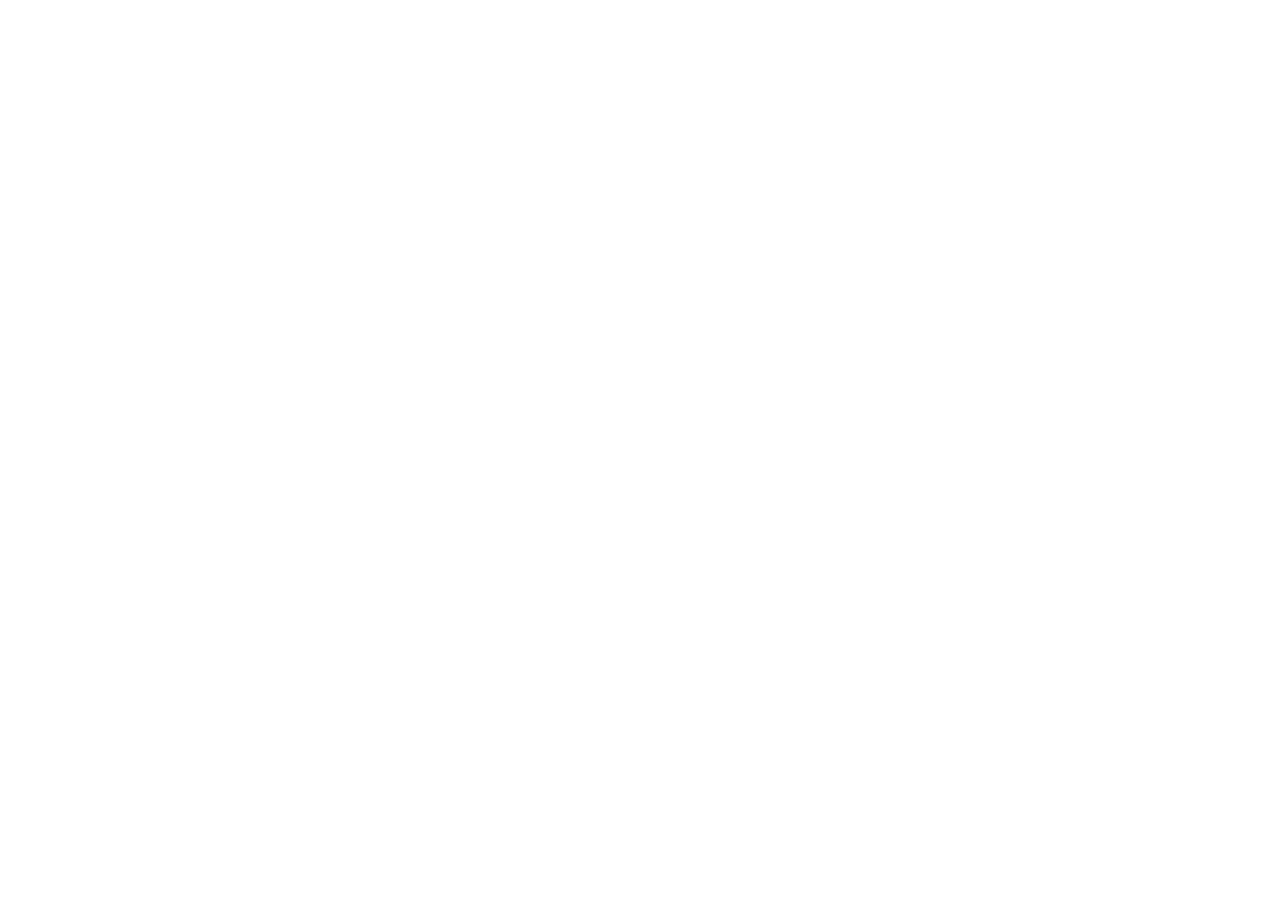
==== index.html @ 0c65feb7 "Initial commit from vly.ai" ====
<!doctype html>
<html lang="en">

<head>
  <meta charset="UTF-8" />
  <link rel="icon" type="image/svg+xml" href="/logo.svg" />
  <link rel="manifest" href="/manifest.webmanifest" />
  <meta name="viewport" content="width=device-width, initial-scale=1.0" />
  <title>Regu Rajawali</title>
</head>


<body>
  <div id="root"></div>
  <script type="module" src="/src/main.tsx"></script>
</body>

</html>
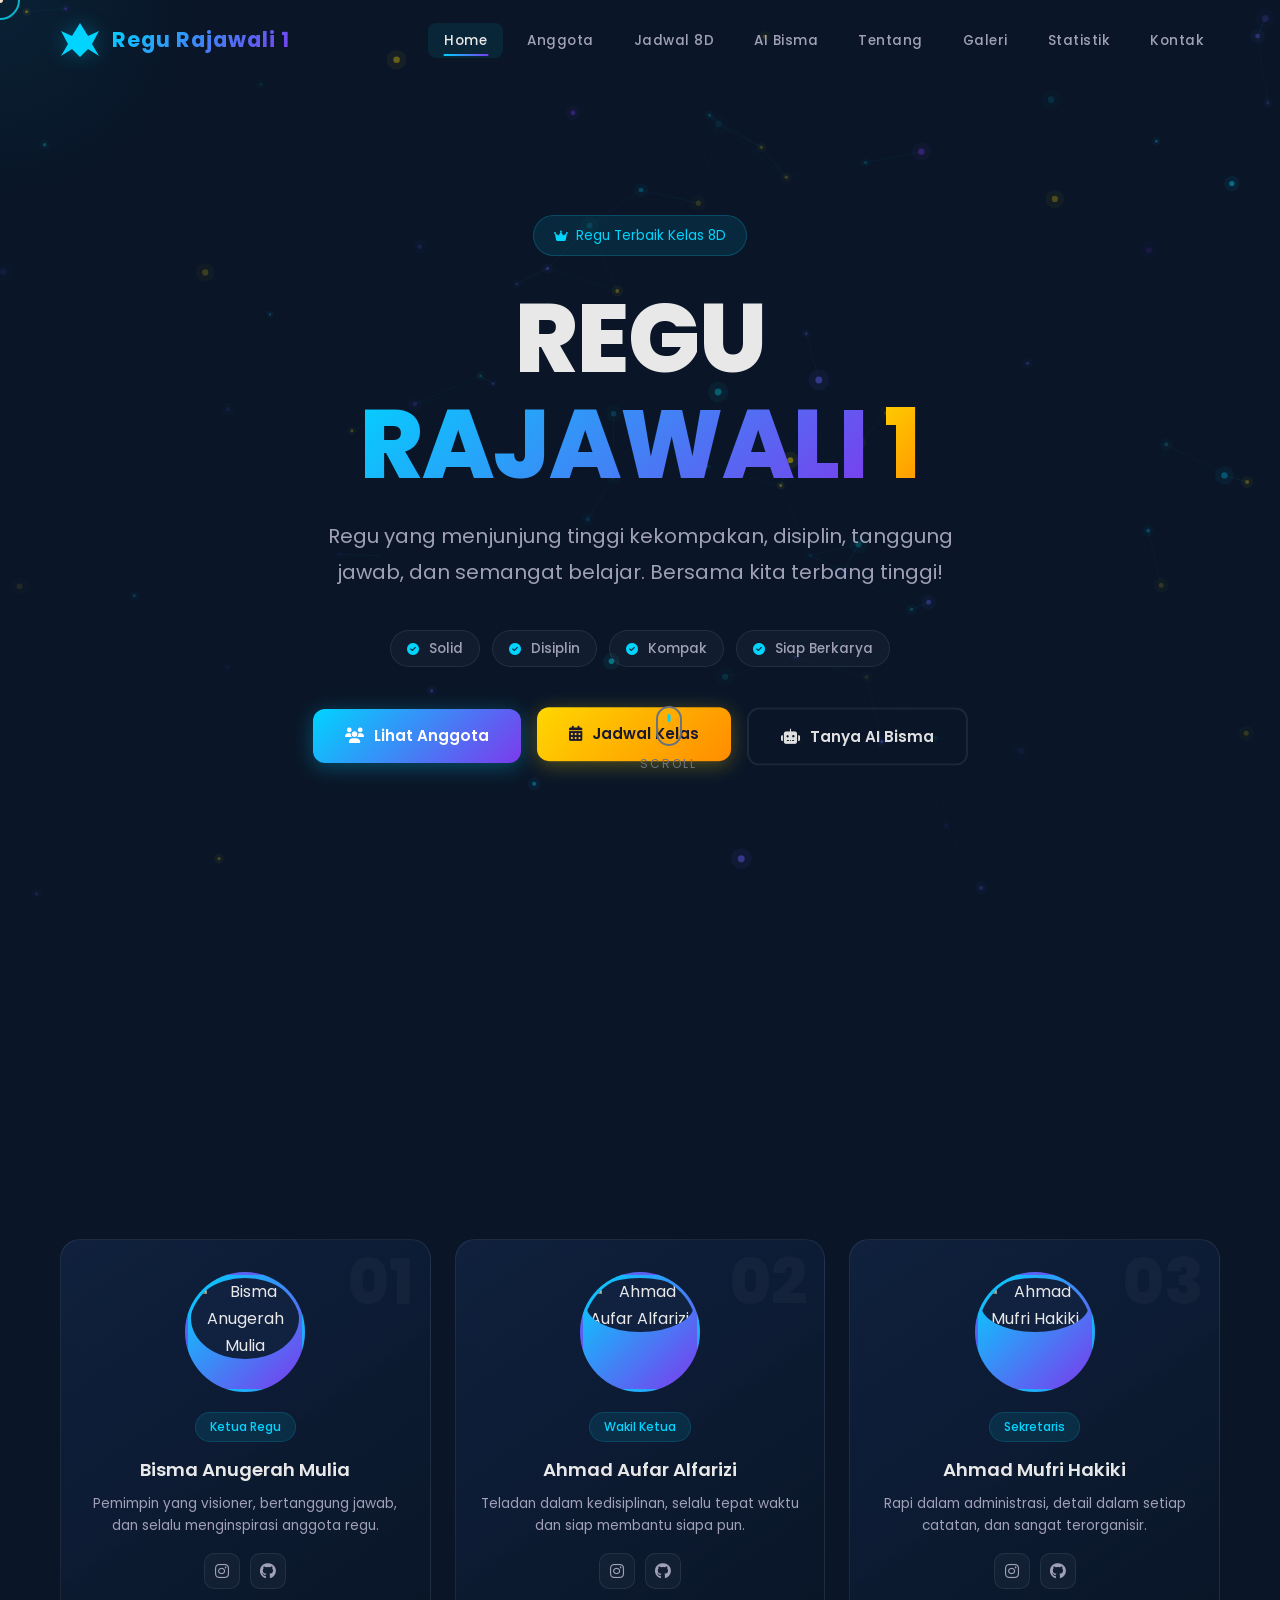
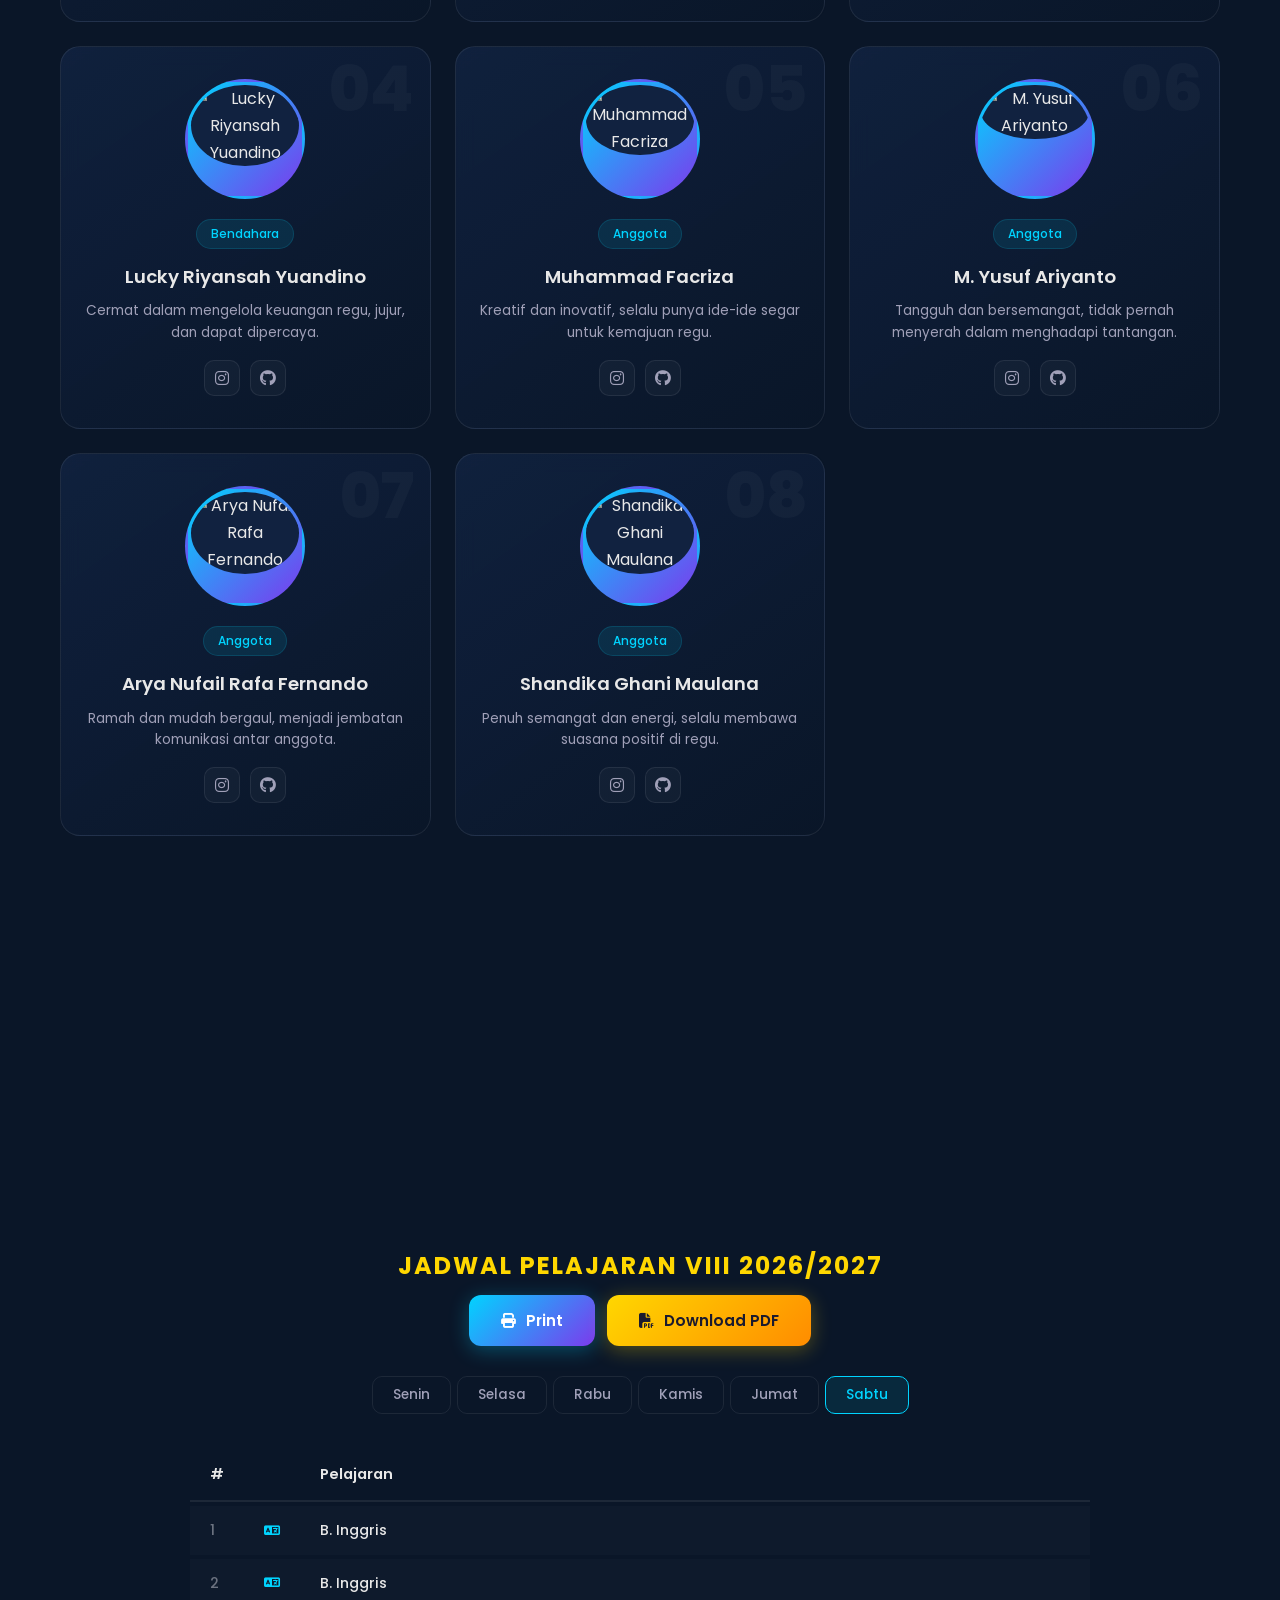
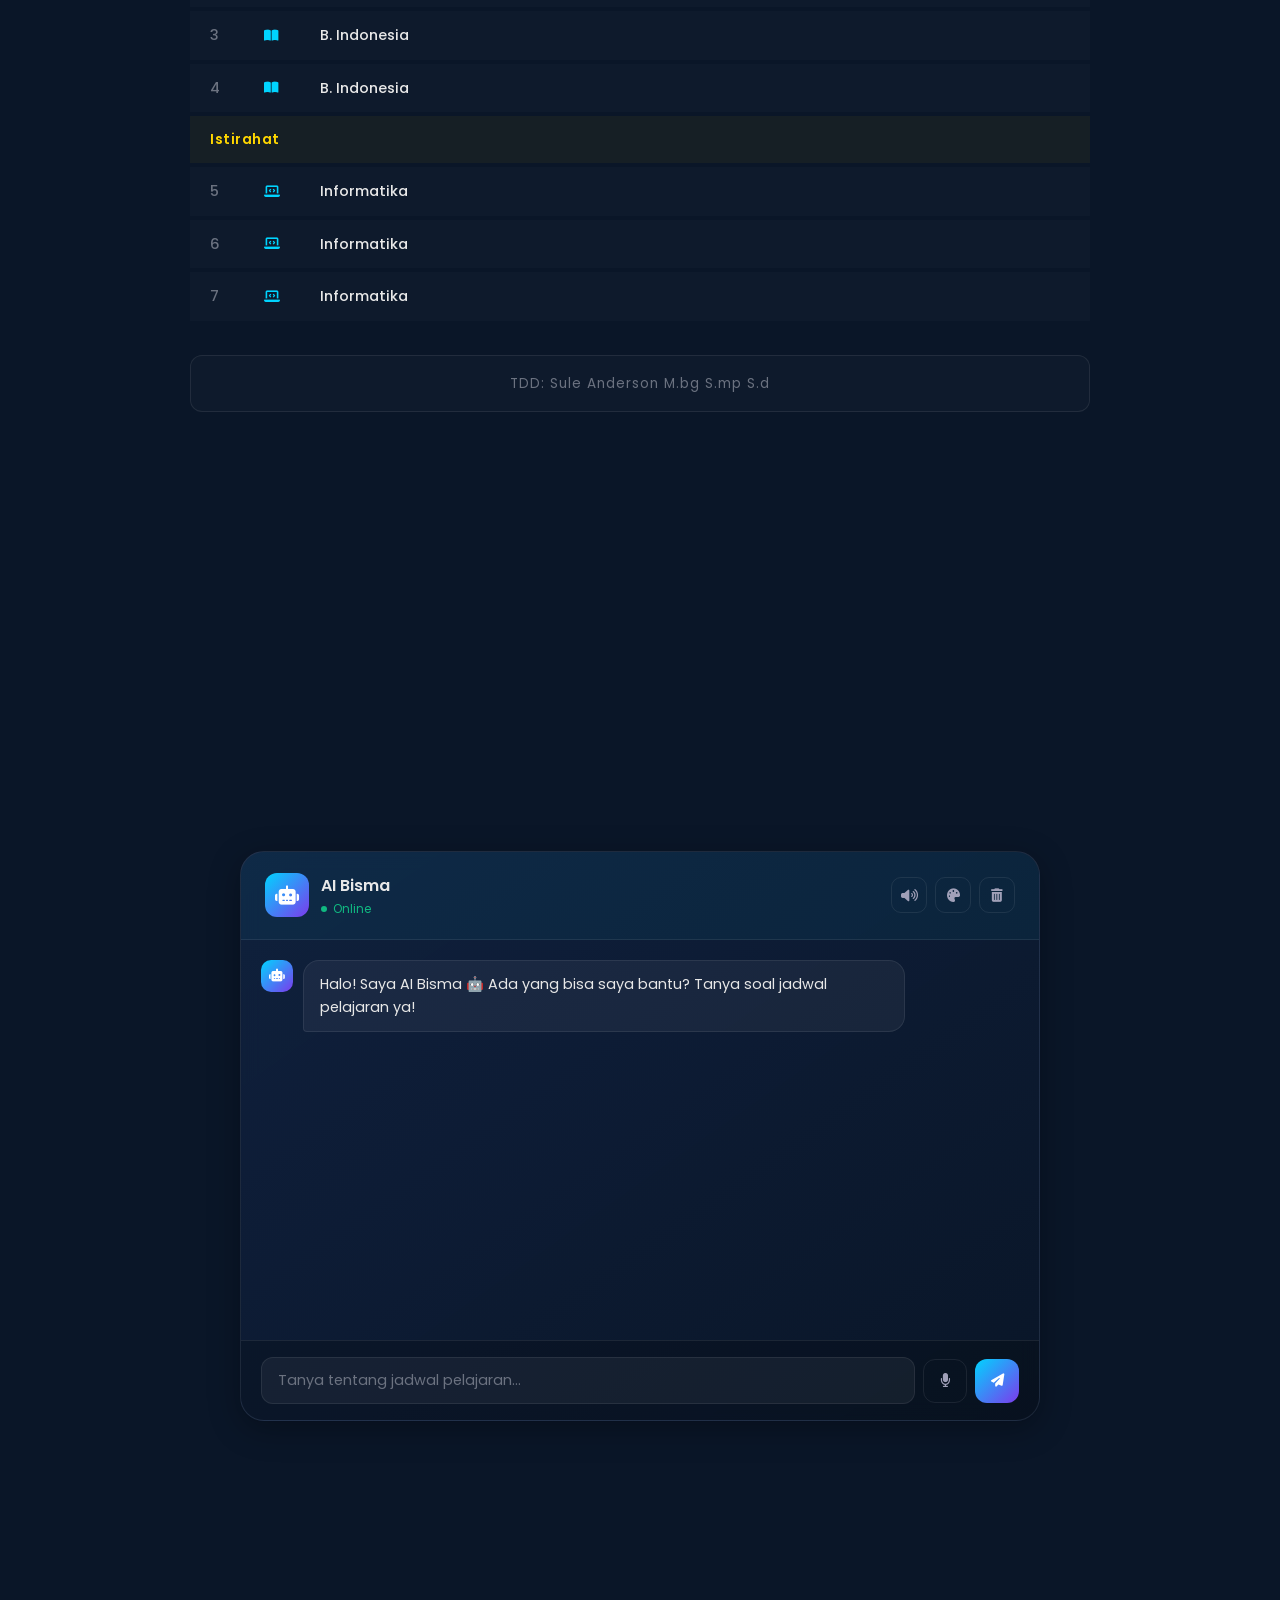
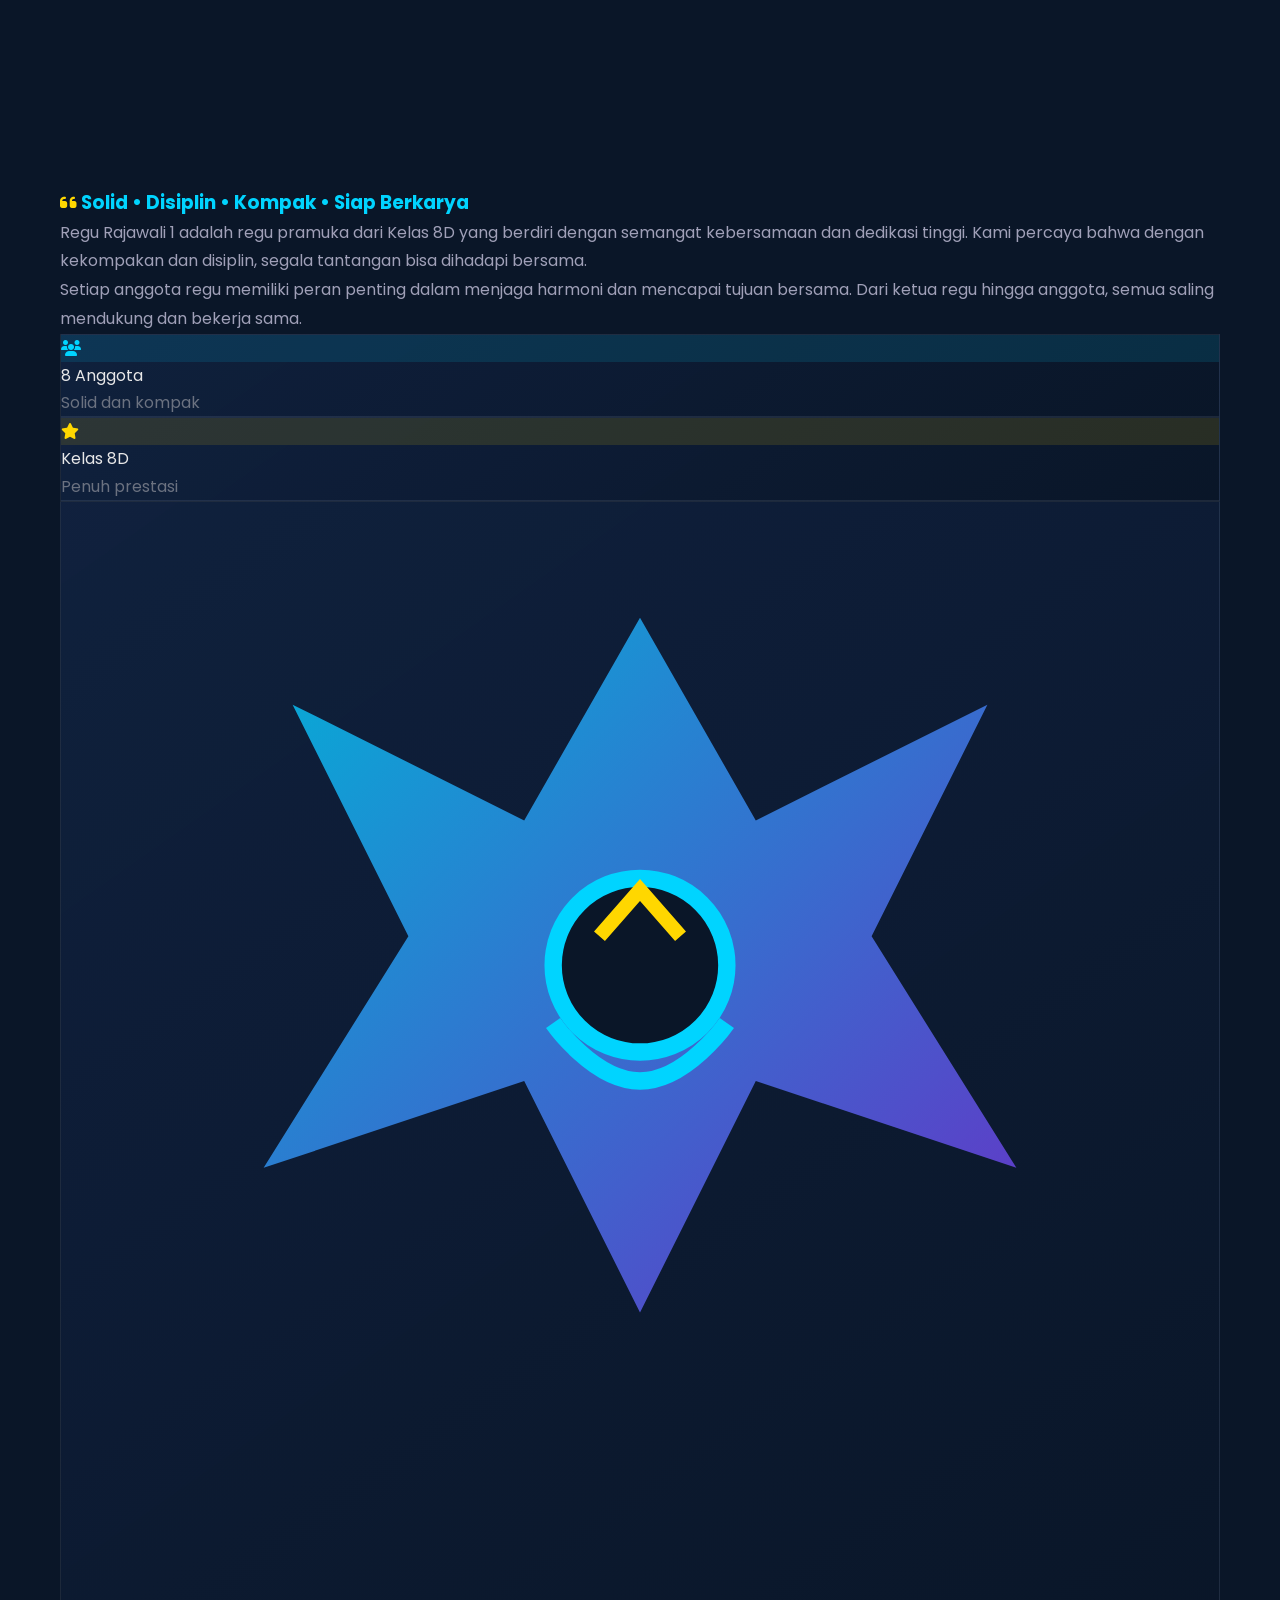
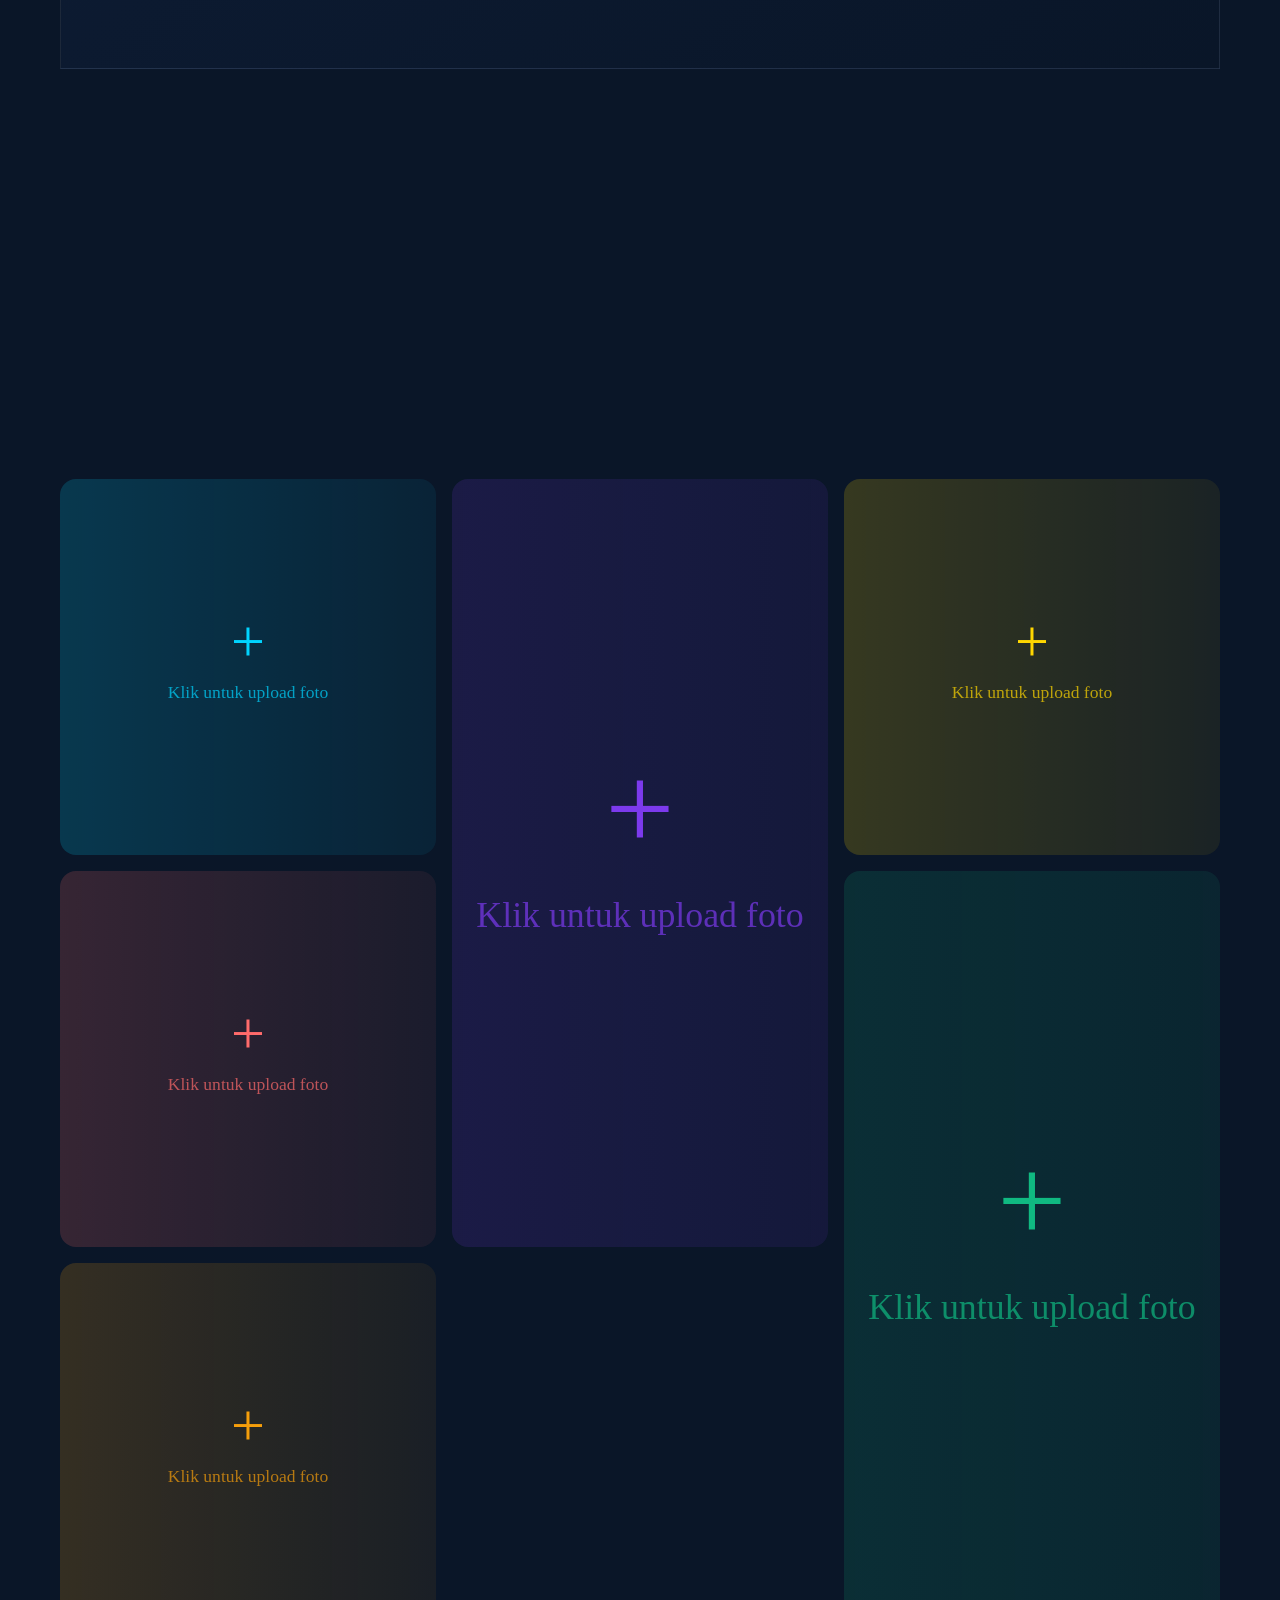
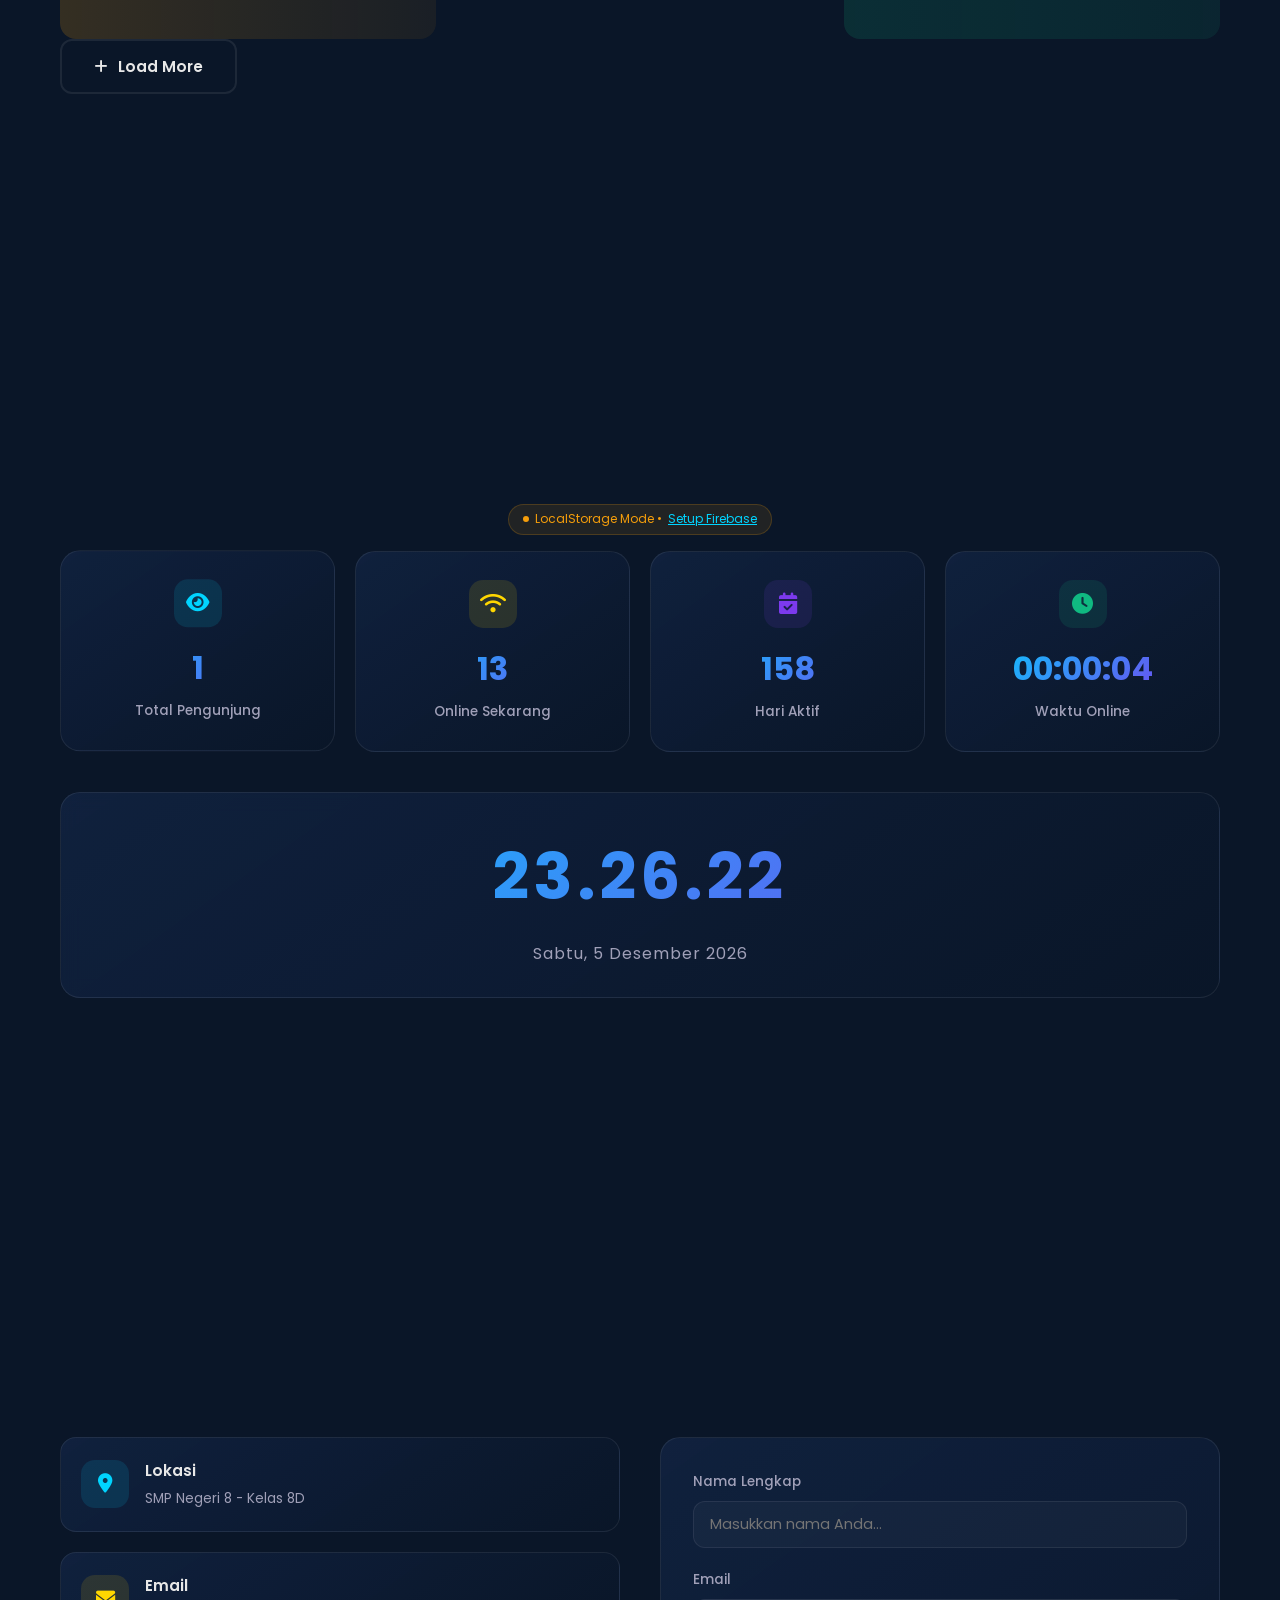
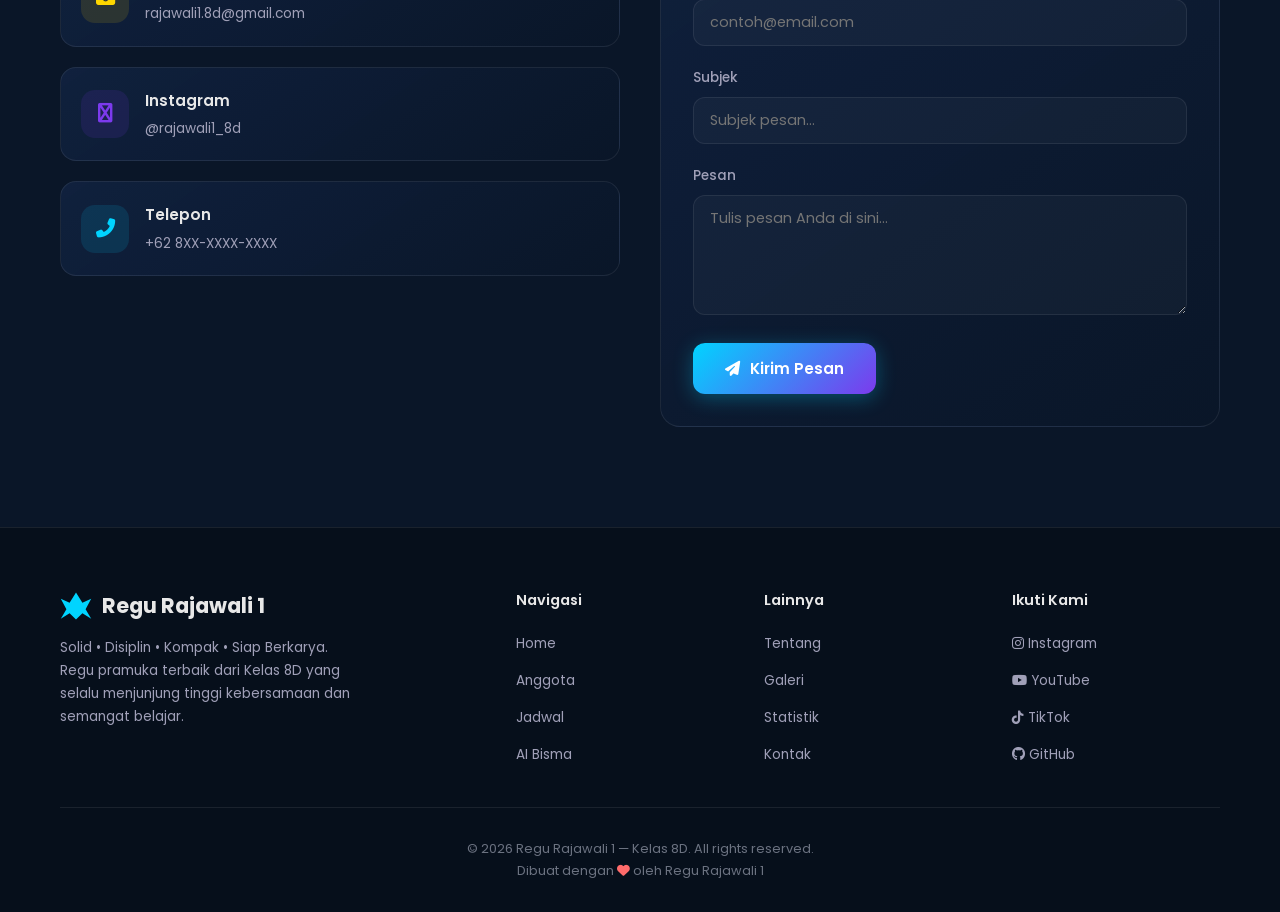
==== commit 654ea3e2: "fix: pindahkan file statis ke root" ====
--- a/index.html
+++ b/index.html
@@ -1,18 +1,848 @@
-<!doctype html>
-<html lang="en">
-
+<!DOCTYPE html>
+<html lang="id">
 <head>
-  <meta charset="UTF-8" />
-  <link rel="icon" type="image/svg+xml" href="/logo.svg" />
-  <link rel="manifest" href="/manifest.webmanifest" />
-  <meta name="viewport" content="width=device-width, initial-scale=1.0" />
-  <title>Regu Rajawali</title>
+    <!-- ===== META ===== -->
+    <meta charset="UTF-8">
+    <meta name="viewport" content="width=device-width, initial-scale=1.0, maximum-scale=5.0">
+    <meta name="description" content="REGU RAJAWALI 1 - Kelas 8D. Solid • Disiplin • Kompak • Siap Berkarya. Website resmi regu pramuka dan kelas terbaik.">
+    <meta name="keywords" content="Regu Rajawali 1, Kelas 8D, Pramuka, Sekolah, Rajawali, Indonesia">
+    <meta name="author" content="Regu Rajawali 1">
+    <meta name="theme-color" content="#0a1628">
+    <meta property="og:title" content="REGU RAJAWALI 1">
+    <meta property="og:description" content="Solid • Disiplin • Kompak • Siap Berkarya">
+    <meta property="og:type" content="website">
+    <meta property="og:image" content="assets/icons/og-image.png">
+
+    <title>REGU RAJAWALI 1 • Kelas 8D</title>
+    <link rel="icon" type="image/svg+xml" href="data:image/svg+xml,%3Csvg xmlns='http://www.w3.org/2000/svg' viewBox='0 0 100 100'%3E%3Ctext y='.9em' font-size='90'%3E🦅%3C/text%3E%3C/svg%3E">
+    <link rel="apple-touch-icon" href="assets/icons/apple-touch-icon.png">
+    <link rel="manifest" href="manifest.json">
+
+    <!-- ===== FONTS ===== -->
+    <link rel="preconnect" href="https://fonts.googleapis.com">
+    <link rel="preconnect" href="https://fonts.gstatic.com" crossorigin>
+    <link href="https://fonts.googleapis.com/css2?family=Poppins:wght@300;400;500;600;700;800;900&display=swap" rel="stylesheet">
+
+    <!-- ===== FONT AWESOME ===== -->
+    <link rel="stylesheet" href="https://cdnjs.cloudflare.com/ajax/libs/font-awesome/6.5.1/css/all.min.css">
+
+    <!-- ===== TAILWIND CSS ===== -->
+    <script src="https://cdn.tailwindcss.com"></script>
+    <script>
+        tailwind.config = {
+            theme: { extend: {} }
+        }
+    </script>
+
+    <!-- ===== THREE.JS ===== -->
+    <script src="https://cdnjs.cloudflare.com/ajax/libs/three.js/r128/three.min.js"></script>
+
+    <!-- ===== GSAP ===== -->
+    <script src="https://cdnjs.cloudflare.com/ajax/libs/gsap/3.12.5/gsap.min.js"></script>
+    <script src="https://cdnjs.cloudflare.com/ajax/libs/gsap/3.12.5/ScrollTrigger.min.js"></script>
+
+    <!-- ===== AOS ===== -->
+    <link href="https://unpkg.com/aos@2.3.1/dist/aos.css" rel="stylesheet">
+    <script src="https://unpkg.com/aos@2.3.1/dist/aos.js"></script>
+
+    <!-- ===== FIREBASE SDK (Realtime Database) ===== -->
+    <script src="https://www.gstatic.com/firebasejs/9.23.0/firebase-app-compat.js"></script>
+    <script src="https://www.gstatic.com/firebasejs/9.23.0/firebase-database-compat.js"></script>
+
+    <!-- ===== MAIN CSS ===== -->
+    <link rel="stylesheet" href="assets/css/style.css">
 </head>
-
-
 <body>
-  <div id="root"></div>
-  <script type="module" src="/src/main.tsx"></script>
+
+    <!-- ===== CUSTOM CURSOR ===== -->
+    <div class="custom-cursor" aria-hidden="true">
+        <div class="cursor-dot"></div>
+        <div class="cursor-ring"></div>
+    </div>
+
+    <!-- ===== MOUSE GLOW ===== -->
+    <div class="mouse-glow" aria-hidden="true"></div>
+
+    <!-- ===== THREE.JS BACKGROUND ===== -->
+    <canvas id="three-bg"></canvas>
+
+    <!-- ===== PARTICLE CANVAS ===== -->
+    <canvas id="particles-canvas"></canvas>
+
+    <!-- ===== LOADING SCREEN ===== -->
+    <div id="loading-screen">
+        <div class="loading-logo">
+            <div class="loading-eagle">
+                <svg viewBox="0 0 120 120" fill="none" xmlns="http://www.w3.org/2000/svg">
+                    <path d="M60 10L75 35L110 20L95 50L110 80L75 65L60 90L45 65L10 80L25 50L10 20L45 35L60 10Z" fill="url(#eagleGrad)" stroke="#00d4ff" stroke-width="1.5"/>
+                    <circle cx="60" cy="50" r="8" fill="#0a1628" stroke="#00d4ff" stroke-width="2"/>
+                    <path d="M50 55C50 55 55 62 60 62C65 62 70 55 70 55" stroke="#00d4ff" stroke-width="2" fill="none"/>
+                    <path d="M55 45L60 40L65 45" stroke="#00d4ff" stroke-width="1.5" fill="none"/>
+                    <defs>
+                        <linearGradient id="eagleGrad" x1="0" y1="0" x2="120" y2="120">
+                            <stop offset="0%" stop-color="#00d4ff"/>
+                            <stop offset="100%" stop-color="#7c3aed"/>
+                        </linearGradient>
+                    </defs>
+                </svg>
+            </div>
+            <div class="loading-ring"></div>
+            <div class="loading-ring"></div>
+        </div>
+        <div class="loading-text">REGU RAJAWALI 1</div>
+        <div class="loading-progress">
+            <div class="loading-progress-bar"></div>
+        </div>
+    </div>
+
+    <!-- ===== NAVBAR ===== -->
+    <nav class="navbar" id="navbar">
+        <div class="container">
+            <a href="#hero" class="navbar-brand">
+                <span class="brand-icon">
+                    <svg viewBox="0 0 40 40" fill="none" xmlns="http://www.w3.org/2000/svg">
+                        <path d="M20 3L28 16L39 11L32 24L39 36L28 29L20 37L12 29L1 36L8 24L1 11L12 16L20 3Z" fill="url(#brandGrad)"/>
+                        <defs>
+                            <linearGradient id="brandGrad" x1="1" y1="3" x2="39" y2="37">
+                                <stop offset="0%" stop-color="#00d4ff"/>
+                                <stop offset="100%" stop-color="#7c3aed"/>
+                            </linearGradient>
+                        </defs>
+                    </svg>
+                </span>
+                <span>Regu Rajawali 1</span>
+            </a>
+
+            <ul class="nav-links">
+                <li><a href="#hero" class="nav-link active">Home</a></li>
+                <li><a href="#members" class="nav-link">Anggota</a></li>
+                <li><a href="#schedule" class="nav-link">Jadwal 8D</a></li>
+                <li><a href="#chatbot" class="nav-link">AI Bisma</a></li>
+                <li><a href="#about" class="nav-link">Tentang</a></li>
+                <li><a href="#gallery" class="nav-link">Galeri</a></li>
+                <li><a href="#stats" class="nav-link">Statistik</a></li>
+                <li><a href="#contact" class="nav-link">Kontak</a></li>
+            </ul>
+
+            <button class="navbar-toggle" aria-label="Toggle navigation menu">
+                <span></span>
+                <span></span>
+                <span></span>
+            </button>
+        </div>
+    </nav>
+
+    <!-- ===== HERO SECTION ===== -->
+    <section class="hero" id="hero">
+        <div class="hero-content">
+            <div class="hero-badge">
+                <i class="fas fa-crown"></i>
+                <span>Regu Terbaik Kelas 8D</span>
+            </div>
+
+            <h1 class="hero-title">
+                <span class="line">REGU</span>
+                <span class="line">
+                    <span class="gradient-text">RAJAWALI</span>
+                    <span class="gold-text"> 1</span>
+                </span>
+            </h1>
+
+            <p class="hero-subtitle">
+                Regu yang menjunjung tinggi kekompakan, disiplin, tanggung jawab, 
+                dan semangat belajar. Bersama kita terbang tinggi!
+            </p>
+
+            <div class="hero-tagline">
+                <span class="tagline-item"><i class="fas fa-check-circle"></i> Solid</span>
+                <span class="tagline-item"><i class="fas fa-check-circle"></i> Disiplin</span>
+                <span class="tagline-item"><i class="fas fa-check-circle"></i> Kompak</span>
+                <span class="tagline-item"><i class="fas fa-check-circle"></i> Siap Berkarya</span>
+            </div>
+
+            <div class="hero-actions">
+                <a href="#members" class="btn btn-primary btn-shimmer btn-glow">
+                    <i class="fas fa-users"></i> Lihat Anggota
+                </a>
+                <a href="#schedule" class="btn btn-gold btn-shimmer btn-glow">
+                    <i class="fas fa-calendar-alt"></i> Jadwal Kelas
+                </a>
+                <a href="#chatbot" class="btn btn-outline btn-glow" data-confetti>
+                    <i class="fas fa-robot"></i> Tanya AI Bisma
+                </a>
+            </div>
+
+            <div class="scroll-indicator">
+                <div class="mouse"></div>
+                <span>Scroll</span>
+            </div>
+        </div>
+    </section>
+
+    <!-- ===== MEMBERS SECTION ===== -->
+    <section class="section" id="members">
+        <div class="container">
+            <div class="section-header" data-aos="fade-up">
+                <div class="section-label">
+                    <i class="fas fa-users"></i>
+                    <span>Anggota Regu</span>
+                </div>
+                <h2 class="section-title">
+                    Kenali <span class="gradient-text">8 Anggota</span> Kami
+                </h2>
+                <p class="section-description">
+                    Setiap anggota memiliki peran dan keunikan masing-masing yang membuat Regu Rajawali 1 semakin solid.
+                </p>
+            </div>
+
+            <div class="members-grid" id="members-grid">
+                <!-- Members will be rendered by JavaScript -->
+            </div>
+        </div>
+    </section>
+
+    <!-- ===== SCHEDULE SECTION ===== -->
+    <section class="section" id="schedule">
+        <div class="container">
+            <div class="section-header" data-aos="fade-up">
+                <div class="section-label">
+                    <i class="fas fa-calendar-alt"></i>
+                    <span>Jadwal Pelajaran</span>
+                </div>
+                <h2 class="section-title">
+                    Jadwal <span class="gradient-text">Kelas 8D</span>
+                </h2>
+                <p class="section-description">
+                    Tahun Pelajaran 2026/2027 — Lengkap dengan jadwal harian.
+                </p>
+            </div>
+
+            <div class="schedule-container" data-aos="fade-up">
+                <h3 class="schedule-title" id="schedule-title">JADWAL PELAJARAN VIII 2026/2027</h3>
+                
+                <div class="schedule-actions">
+                    <button class="btn btn-primary btn-sm" onclick="printSchedule()">
+                        <i class="fas fa-print"></i> Print
+                    </button>
+                    <button class="btn btn-gold btn-sm" onclick="downloadSchedulePDF()">
+                        <i class="fas fa-file-pdf"></i> Download PDF
+                    </button>
+                </div>
+
+                <div class="schedule-tabs" id="schedule-tabs">
+                    <button class="schedule-tab" data-day="SENIN">Senin</button>
+                    <button class="schedule-tab" data-day="SELASA">Selasa</button>
+                    <button class="schedule-tab" data-day="RABU">Rabu</button>
+                    <button class="schedule-tab" data-day="KAMIS">Kamis</button>
+                    <button class="schedule-tab" data-day="JUMAT">Jumat</button>
+                    <button class="schedule-tab" data-day="SABTU">Sabtu</button>
+                </div>
+
+                <div class="schedule-table-wrapper">
+                    <table class="schedule-table" id="schedule-table">
+                        <thead>
+                            <tr>
+                                <th>#</th>
+                                <th></th>
+                                <th>Pelajaran</th>
+                            </tr>
+                        </thead>
+                        <tbody id="schedule-body">
+                            <!-- Rendered by JS -->
+                        </tbody>
+                    </table>
+                </div>
+
+                <div class="schedule-footer">
+                    TDD: Sule Anderson M.bg S.mp S.d
+                </div>
+            </div>
+        </div>
+    </section>
+
+    <!-- ===== AI BISMA CHATBOT SECTION ===== -->
+    <section class="section" id="chatbot">
+        <div class="container">
+            <div class="section-header" data-aos="fade-up">
+                <div class="section-label">
+                    <i class="fas fa-robot"></i>
+                    <span>AI Assistant</span>
+                </div>
+                <h2 class="section-title">
+                    Tanya <span class="gradient-text">AI Bisma</span>
+                </h2>
+                <p class="section-description">
+                    Asisten virtual pintar yang siap menjawab pertanyaan seputar jadwal pelajaran kelas 8D secara offline!
+                </p>
+            </div>
+
+            <div class="chatbot-container" data-aos="fade-up" data-aos-delay="100">
+                <div class="chatbot-card">
+                    <div class="chatbot-header">
+                        <div class="chatbot-info">
+                            <div class="chatbot-avatar">
+                                <i class="fas fa-robot"></i>
+                            </div>
+                            <div>
+                                <div class="chatbot-name">AI Bisma</div>
+                                <div class="chatbot-status">
+                                    <span class="dot"></span>
+                                    Online
+                                </div>
+                            </div>
+                        </div>
+                        <div class="chatbot-actions">
+                            <button id="tts-btn" title="Text to Speech">
+                                <i class="fas fa-volume-up"></i>
+                            </button>
+                            <button id="chat-theme" title="Toggle Theme">
+                                <i class="fas fa-palette"></i>
+                            </button>
+                            <button id="chat-clear" title="Clear Chat">
+                                <i class="fas fa-trash-alt"></i>
+                            </button>
+                        </div>
+                    </div>
+
+                    <div class="chatbot-body" id="chatbot-body">
+                        <div class="chatbot-messages" id="chat-messages">
+                            <!-- Messages rendered by JS -->
+                        </div>
+                    </div>
+
+                    <div class="chatbot-input-area">
+                        <input type="text" class="chatbot-input" id="chat-input" 
+                               placeholder="Tanya tentang jadwal pelajaran..." autocomplete="off">
+                        <button class="voice-btn" id="voice-btn" title="Voice Input">
+                            <i class="fas fa-microphone"></i>
+                        </button>
+                        <button class="chatbot-send" id="chat-send">
+                            <i class="fas fa-paper-plane"></i>
+                        </button>
+                    </div>
+                </div>
+            </div>
+        </div>
+    </section>
+
+    <!-- ===== ABOUT SECTION ===== -->
+    <section class="section" id="about">
+        <div class="container">
+            <div class="section-header" data-aos="fade-up">
+                <div class="section-label">
+                    <i class="fas fa-info-circle"></i>
+                    <span>Tentang Regu</span>
+                </div>
+                <h2 class="section-title">
+                    Cerita <span class="gradient-text">Regu Rajawali 1</span>
+                </h2>
+            </div>
+
+            <div class="grid grid-cols-1 md:grid-cols-2 gap-8 items-center" data-aos="fade-up">
+                <div>
+                    <h3 class="text-xl font-semibold mb-4" style="color: var(--neon-blue);">
+                        <i class="fas fa-quote-left mr-2" style="color: var(--neon-gold);"></i>
+                        Solid • Disiplin • Kompak • Siap Berkarya
+                    </h3>
+                    <p class="mb-4" style="color: var(--text-secondary); line-height: 1.8;">
+                        Regu Rajawali 1 adalah regu pramuka dari Kelas 8D yang berdiri dengan semangat kebersamaan 
+                        dan dedikasi tinggi. Kami percaya bahwa dengan kekompakan dan disiplin, segala tantangan 
+                        bisa dihadapi bersama.
+                    </p>
+                    <p class="mb-4" style="color: var(--text-secondary); line-height: 1.8;">
+                        Setiap anggota regu memiliki peran penting dalam menjaga harmoni dan mencapai tujuan bersama. 
+                        Dari ketua regu hingga anggota, semua saling mendukung dan bekerja sama.
+                    </p>
+                    <div class="flex flex-wrap gap-4 mt-6">
+                        <div class="flex items-center gap-3 p-4 rounded-xl" style="background: var(--gradient-card); border: 1px solid var(--glass-border);">
+                            <div class="w-10 h-10 rounded-lg flex items-center justify-center" style="background: rgba(0,212,255,0.12); color: var(--neon-blue);">
+                                <i class="fas fa-users"></i>
+                            </div>
+                            <div>
+                                <div class="font-semibold">8 Anggota</div>
+                                <div class="text-sm" style="color: var(--text-muted);">Solid dan kompak</div>
+                            </div>
+                        </div>
+                        <div class="flex items-center gap-3 p-4 rounded-xl" style="background: var(--gradient-card); border: 1px solid var(--glass-border);">
+                            <div class="w-10 h-10 rounded-lg flex items-center justify-center" style="background: rgba(255,215,0,0.12); color: var(--neon-gold);">
+                                <i class="fas fa-star"></i>
+                            </div>
+                            <div>
+                                <div class="font-semibold">Kelas 8D</div>
+                                <div class="text-sm" style="color: var(--text-muted);">Penuh prestasi</div>
+                            </div>
+                        </div>
+                    </div>
+                </div>
+
+                <div class="relative">
+                    <div class="rounded-2xl overflow-hidden" style="background: var(--gradient-card); border: 1px solid var(--glass-border); aspect-ratio: 4/3;">
+                        <div class="w-full h-full flex items-center justify-center">
+                            <svg viewBox="0 0 200 200" class="w-48 h-48" fill="none" xmlns="http://www.w3.org/2000/svg">
+                                <defs>
+                                    <linearGradient id="eagleGrad2" x1="0%" y1="0%" x2="100%" y2="100%">
+                                        <stop offset="0%" stop-color="#00d4ff"/>
+                                        <stop offset="100%" stop-color="#7c3aed"/>
+                                    </linearGradient>
+                                </defs>
+                                <path d="M100 20L120 55L160 35L140 75L165 115L120 100L100 140L80 100L35 115L60 75L40 35L80 55L100 20Z" fill="url(#eagleGrad2)" opacity="0.8"/>
+                                <circle cx="100" cy="80" r="15" fill="#0a1628" stroke="#00d4ff" stroke-width="3"/>
+                                <path d="M85 90C85 90 92 100 100 100C108 100 115 90 115 90" stroke="#00d4ff" stroke-width="3" fill="none"/>
+                                <path d="M93 75L100 67L107 75" stroke="#ffd700" stroke-width="2.5" fill="none"/>
+                            </svg>
+                        </div>
+                    </div>
+                    <div class="absolute -bottom-4 -right-4 w-32 h-32 rounded-full opacity-20" style="background: radial-gradient(circle, var(--neon-blue), transparent);"></div>
+                </div>
+            </div>
+        </div>
+    </section>
+
+    <!-- ===== GALLERY SECTION ===== -->
+    <section class="section" id="gallery">
+        <div class="container">
+            <div class="section-header" data-aos="fade-up">
+                <div class="section-label">
+                    <i class="fas fa-images"></i>
+                    <span>Galeri</span>
+                </div>
+                <h2 class="section-title">
+                    Momen <span class="gradient-text">Kebersamaan</span>
+                </h2>
+                <p class="section-description">
+                    Dokumentasi kegiatan dan momen berharga Regu Rajawali 1.
+                </p>
+            </div>
+
+            <div class="gallery-grid" id="gallery-grid" data-aos="fade-up">
+                <!-- Gallery items rendered by JS -->
+            </div>
+
+            <div class="text-center mt-8">
+                <button class="btn btn-outline" id="gallery-load-more">
+                    <i class="fas fa-plus"></i> Load More
+                </button>
+            </div>
+        </div>
+    </section>
+
+    <!-- ===== LIGHTBOX ===== -->
+    <div class="lightbox" id="lightbox">
+        <button class="lightbox-close" id="lightbox-close">
+            <i class="fas fa-times"></i>
+        </button>
+        <button class="lightbox-nav prev" id="lightbox-prev">
+            <i class="fas fa-chevron-left"></i>
+        </button>
+        <img id="lightbox-img" src="" alt="Gallery Image">
+        <button class="lightbox-nav next" id="lightbox-next">
+            <i class="fas fa-chevron-right"></i>
+        </button>
+    </div>
+
+    <!-- ===== STATS SECTION ===== -->
+    <section class="section" id="stats">
+        <div class="container">
+            <div class="section-header" data-aos="fade-up">
+                <div class="section-label">
+                    <i class="fas fa-chart-bar"></i>
+                    <span>Statistik</span>
+                </div>
+                <h2 class="section-title">
+                    Real-time <span class="gradient-text">Statistik</span>
+                </h2>
+                <p class="section-description">
+                    Data real-time pengunjung dan aktivitas website Regu Rajawali 1.
+                </p>
+            </div>
+
+            <div class="stats-container" data-aos="fade-up">
+                <div class="stat-card float-anim">
+                    <div class="stat-icon blue">
+                        <i class="fas fa-eye"></i>
+                    </div>
+                    <div class="stat-number" id="stat-visitors">0</div>
+                    <div class="stat-label">Total Pengunjung</div>
+                </div>
+                <div class="stat-card float-anim" style="animation-delay: 0.2s;">
+                    <div class="stat-icon gold">
+                        <i class="fas fa-wifi"></i>
+                    </div>
+                    <div class="stat-number" id="stat-online">0</div>
+                    <div class="stat-label">Online Sekarang</div>
+                </div>
+                <div class="stat-card float-anim" style="animation-delay: 0.4s;">
+                    <div class="stat-icon purple">
+                        <i class="fas fa-calendar-check"></i>
+                    </div>
+                    <div class="stat-number" id="stat-days">0</div>
+                    <div class="stat-label">Hari Aktif</div>
+                </div>
+                <div class="stat-card float-anim" style="animation-delay: 0.6s;">
+                    <div class="stat-icon green">
+                        <i class="fas fa-clock"></i>
+                    </div>
+                    <div class="stat-number" id="stat-online-time">00:00:00</div>
+                    <div class="stat-label">Waktu Online</div>
+                </div>
+            </div>
+
+            <div class="clock-container" data-aos="fade-up" data-aos-delay="100">
+                <div class="clock-time" id="clock-time">--:--:--</div>
+                <div class="clock-date" id="clock-date">Loading...</div>
+            </div>
+        </div>
+    </section>
+
+    <!-- ===== CONTACT SECTION ===== -->
+    <section class="section" id="contact">
+        <div class="container">
+            <div class="section-header" data-aos="fade-up">
+                <div class="section-label">
+                    <i class="fas fa-envelope"></i>
+                    <span>Kontak</span>
+                </div>
+                <h2 class="section-title">
+                    Hubungi <span class="gradient-text">Kami</span>
+                </h2>
+                <p class="section-description">
+                    Punya pertanyaan atau ingin berkolaborasi? Jangan ragu untuk menghubungi kami!
+                </p>
+            </div>
+
+            <div class="contact-container" data-aos="fade-up">
+                <div class="contact-info">
+                    <div class="contact-item">
+                        <div class="icon blue"><i class="fas fa-map-marker-alt"></i></div>
+                        <div class="text">
+                            <h4>Lokasi</h4>
+                            <p>SMP Negeri 8 - Kelas 8D</p>
+                        </div>
+                    </div>
+                    <div class="contact-item">
+                        <div class="icon gold"><i class="fas fa-envelope"></i></div>
+                        <div class="text">
+                            <h4>Email</h4>
+                            <p>rajawali1.8d@gmail.com</p>
+                        </div>
+                    </div>
+                    <div class="contact-item">
+                        <div class="icon purple"><i class="fas fa-instagram"></i></div>
+                        <div class="text">
+                            <h4>Instagram</h4>
+                            <p>@rajawali1_8d</p>
+                        </div>
+                    </div>
+                    <div class="contact-item">
+                        <div class="icon blue"><i class="fas fa-phone-alt"></i></div>
+                        <div class="text">
+                            <h4>Telepon</h4>
+                            <p>+62 8XX-XXXX-XXXX</p>
+                        </div>
+                    </div>
+                </div>
+
+                <form class="contact-form" id="contact-form" onsubmit="handleContactForm(event)">
+                    <div class="form-group">
+                        <label for="contact-name">Nama Lengkap</label>
+                        <input type="text" id="contact-name" placeholder="Masukkan nama Anda..." required>
+                    </div>
+                    <div class="form-group">
+                        <label for="contact-email">Email</label>
+                        <input type="email" id="contact-email" placeholder="contoh@email.com" required>
+                    </div>
+                    <div class="form-group">
+                        <label for="contact-subject">Subjek</label>
+                        <input type="text" id="contact-subject" placeholder="Subjek pesan...">
+                    </div>
+                    <div class="form-group">
+                        <label for="contact-message">Pesan</label>
+                        <textarea id="contact-message" placeholder="Tulis pesan Anda di sini..." required></textarea>
+                    </div>
+                    <button type="submit" class="btn btn-primary w-full justify-center">
+                        <i class="fas fa-paper-plane"></i> Kirim Pesan
+                    </button>
+                </form>
+            </div>
+        </div>
+    </section>
+
+    <!-- ===== FOOTER ===== -->
+    <footer class="footer">
+        <div class="container">
+            <div class="footer-grid">
+                <div class="footer-brand">
+                    <div class="footer-logo">
+                        <svg viewBox="0 0 40 40" fill="none" xmlns="http://www.w3.org/2000/svg" style="width: 32px; height: 32px;">
+                            <path d="M20 3L28 16L39 11L32 24L39 36L28 29L20 37L12 29L1 36L8 24L1 11L12 16L20 3Z" fill="url(#footerGrad)"/>
+                            <defs>
+                                <linearGradient id="footerGrad" x1="1" y1="3" x2="39" y2="37">
+                                    <stop offset="0%" stop-color="#00d4ff"/>
+                                    <stop offset="100%" stop-color="#7c3aed"/>
+                                </linearGradient>
+                            </defs>
+                        </svg>
+                        Regu Rajawali 1
+                    </div>
+                    <p>
+                        Solid • Disiplin • Kompak • Siap Berkarya. 
+                        Regu pramuka terbaik dari Kelas 8D yang selalu menjunjung tinggi 
+                        kebersamaan dan semangat belajar.
+                    </p>
+                </div>
+                <div>
+                    <h4>Navigasi</h4>
+                    <ul>
+                        <li><a href="#hero">Home</a></li>
+                        <li><a href="#members">Anggota</a></li>
+                        <li><a href="#schedule">Jadwal</a></li>
+                        <li><a href="#chatbot">AI Bisma</a></li>
+                    </ul>
+                </div>
+                <div>
+                    <h4>Lainnya</h4>
+                    <ul>
+                        <li><a href="#about">Tentang</a></li>
+                        <li><a href="#gallery">Galeri</a></li>
+                        <li><a href="#stats">Statistik</a></li>
+                        <li><a href="#contact">Kontak</a></li>
+                    </ul>
+                </div>
+                <div>
+                    <h4>Ikuti Kami</h4>
+                    <ul>
+                        <li><a href="#"><i class="fab fa-instagram mr-2"></i> Instagram</a></li>
+                        <li><a href="#"><i class="fab fa-youtube mr-2"></i> YouTube</a></li>
+                        <li><a href="#"><i class="fab fa-tiktok mr-2"></i> TikTok</a></li>
+                        <li><a href="#"><i class="fab fa-github mr-2"></i> GitHub</a></li>
+                    </ul>
+                </div>
+            </div>
+
+            <div class="footer-bottom">
+                <p>&copy; 2026 Regu Rajawali 1 — Kelas 8D. All rights reserved.</p>
+                <p class="mt-1">Dibuat dengan <i class="fas fa-heart" style="color: #ff6b6b;"></i> oleh Regu Rajawali 1</p>
+            </div>
+        </div>
+    </footer>
+
+    <!-- ===== SCRIPTS ===== -->
+    <script src="data/members.js"></script>
+    <script src="data/schedule.js"></script>
+    <script src="firebase/firebase-config.js"></script>
+    <script src="assets/js/three-bg.js"></script>
+    <script src="assets/js/particles.js"></script>
+    <script src="assets/js/main.js"></script>
+    <script src="assets/js/chatbot.js"></script>
+    <script src="assets/js/gallery.js"></script>
+    <script src="assets/js/stats.js"></script>
+    <script src="assets/js/admin.js"></script>
+
+    <script>
+        // ========== RENDER MEMBERS (with admin photo support) ==========
+        document.addEventListener('DOMContentLoaded', function() {
+            renderMembers();
+        });
+
+        function renderMembers() {
+            const membersGrid = document.getElementById('members-grid');
+            if (!membersGrid || typeof membersData === 'undefined') return;
+            
+            membersGrid.innerHTML = ''; // Clear for re-render
+            
+            membersData.forEach((member, index) => {
+                const initials = member.name.split(' ').map(n => n[0]).join('').substring(0, 2);
+                const photoSrc = (typeof getMemberPhotoSrc === 'function') 
+                    ? getMemberPhotoSrc(member) 
+                    : member.photo;
+                const roleText = (typeof getMemberRoleText === 'function')
+                    ? getMemberRoleText(member)
+                    : member.role;
+                const bioText = (typeof getMemberBioText === 'function')
+                    ? getMemberBioText(member)
+                    : member.bio;
+                    
+                const card = document.createElement('div');
+                card.className = 'member-card';
+                card.setAttribute('data-aos', 'fade-up');
+                card.setAttribute('data-aos-delay', (index * 50).toString());
+                
+                card.innerHTML = `
+                    <div class="card-glow"></div>
+                    <div class="card-number">${String(index + 1).padStart(2, '0')}</div>
+                    <div class="member-photo-wrapper">
+                        <img class="member-photo" src="${photoSrc}" 
+                             alt="${member.name}" 
+                             onerror="this.parentElement.innerHTML='<div class=\'member-photo-placeholder\'>${initials}</div>'"
+                             loading="lazy">
+                    </div>
+                    <div class="member-role">${roleText}</div>
+                    <h3 class="member-name">${member.name}</h3>
+                    <p class="member-bio">${bioText}</p>
+                    <div class="member-social">
+                        <a href="${member.social.instagram}" title="Instagram"><i class="fab fa-instagram"></i></a>
+                        <a href="${member.social.github}" title="GitHub"><i class="fab fa-github"></i></a>
+                    </div>
+                `;
+                membersGrid.appendChild(card);
+            });
+            
+            // Re-init AOS for new elements
+            if (typeof AOS !== 'undefined') {
+                AOS.refresh();
+            }
+        }
+
+        // Listen for admin updates to re-render members
+        document.addEventListener('memberPhotoUpdated', function() {
+            renderMembers();
+        });
+
+        // ========== SCHEDULE RENDERER ==========
+        document.addEventListener('DOMContentLoaded', function() {
+            const scheduleBody = document.getElementById('schedule-body');
+            const tabs = document.querySelectorAll('.schedule-tab');
+            let activeDay = 'SENIN';
+
+            // Get today's day name
+            const todayIdx = new Date().getDay();
+            const dayMap = {0: 'MINGGU', 1: 'SENIN', 2: 'SELASA', 3: 'RABU', 4: 'KAMIS', 5: 'JUMAT', 6: 'SABTU'};
+            const todayName = dayMap[todayIdx];
+            
+            if (todayName && todayName !== 'MINGGU' && scheduleData && scheduleData.days[todayName]) {
+                activeDay = todayName;
+            }
+
+            function renderSchedule(dayName) {
+                if (!scheduleBody || !scheduleData || !scheduleData.days[dayName]) return;
+                
+                const day = scheduleData.days[dayName];
+                let html = '';
+                
+                day.lessons.forEach((item) => {
+                    if (item.break) {
+                        html += `<tr class="break-row">
+                            <td colspan="3"><i class="fas fa-${item.icon || 'coffee'} mr-2"></i>${item.break}</td>
+                        </tr>`;
+                    } else {
+                        html += `<tr>
+                            <td class="lesson-number">${item.number}</td>
+                            <td class="lesson-icon"><i class="fas ${item.icon || 'fa-book'}"></i></td>
+                            <td class="lesson-name">${item.name}</td>
+                        </tr>`;
+                    }
+                });
+                
+                scheduleBody.innerHTML = html;
+            }
+
+            // Set active tab
+            function setActiveTab(dayName) {
+                tabs.forEach(tab => {
+                    tab.classList.toggle('active', tab.dataset.day === dayName);
+                });
+            }
+
+            // Tab clicks
+            tabs.forEach(tab => {
+                tab.addEventListener('click', () => {
+                    activeDay = tab.dataset.day;
+                    setActiveTab(activeDay);
+                    renderSchedule(activeDay);
+                });
+            });
+
+            // Initial render
+            setActiveTab(activeDay);
+            renderSchedule(activeDay);
+        });
+
+        // ========== PRINT SCHEDULE ==========
+        function printSchedule() {
+            window.print();
+        }
+
+        // ========== DOWNLOAD PDF (simple method) ==========
+        function downloadSchedulePDF() {
+            const scheduleTitle = document.getElementById('schedule-title').textContent;
+            const scheduleHTML = document.getElementById('schedule-table').outerHTML;
+            const footerHTML = document.querySelector('.schedule-footer').textContent;
+            
+            const styles = document.querySelector('link[href="assets/css/style.css"]').outerHTML;
+            
+            const printWindow = window.open('', '_blank');
+            printWindow.document.write(`
+                <!DOCTYPE html>
+                <html>
+                <head><title>${scheduleTitle}</title>
+                ${styles}
+                <style>
+                    body { background: #fff; color: #000; padding: 40px; font-family: 'Poppins', sans-serif; }
+                    h1 { text-align: center; color: #d97706; margin-bottom: 30px; }
+                    table { width: 100%; border-collapse: collapse; }
+                    th { background: #f3f4f6; padding: 12px; text-align: left; }
+                    td { padding: 10px 12px; border-bottom: 1px solid #e5e7eb; }
+                    .break-row td { color: #d97706; font-weight: 600; }
+                    .footer { text-align: center; margin-top: 30px; color: #6b7280; }
+                </style>
+                </head>
+                <body>
+                    <h1>${scheduleTitle}</h1>
+                    ${scheduleHTML}
+                    <div class="footer">${footerHTML}</div>
+                    <script>
+                        window.onload = function() { window.print(); window.close(); }
+                    <\/script>
+                </body>
+                </html>
+            `);
+            printWindow.document.close();
+        }
+
+        // ========== CONTACT FORM ==========
+        function handleContactForm(e) {
+            e.preventDefault();
+            const btn = e.target.querySelector('button[type="submit"]');
+            const originalText = btn.innerHTML;
+            btn.innerHTML = '<i class="fas fa-spinner fa-spin"></i> Mengirim...';
+            btn.disabled = true;
+            
+            setTimeout(() => {
+                btn.innerHTML = '<i class="fas fa-check-circle"></i> Terkirim!';
+                btn.style.background = 'linear-gradient(135deg, #10b981, #059669)';
+                
+                setTimeout(() => {
+                    btn.innerHTML = originalText;
+                    btn.style.background = '';
+                    btn.disabled = false;
+                    e.target.reset();
+                }, 3000);
+            }, 1500);
+        }
+
+        // ========== INIT AOS ==========
+        document.addEventListener('DOMContentLoaded', function() {
+            if (typeof AOS !== 'undefined') {
+                AOS.init({
+                    duration: 800,
+                    easing: 'ease-out-cubic',
+                    once: true,
+                    offset: 100,
+                    disable: 'mobile'
+                });
+            }
+        });
+
+        // ========== REGISTER SERVICE WORKER ==========
+        if ('serviceWorker' in navigator) {
+            window.addEventListener('load', () => {
+                navigator.serviceWorker.register('service-worker.js').then(() => {
+                    console.log('Service Worker registered');
+                }).catch(() => {
+                    console.log('Service Worker registration failed');
+                });
+            });
+        }
+    </script>
 </body>
-
 </html>
--- a/assets/css/style.css
+++ b/assets/css/style.css
@@ -0,0 +1,2726 @@
+/* ===== REGU RAJAWALI 1 - Complete Styles ===== */
+/* Modern Premium Theme - Neon Blue & Gold */
+
+/* --- CSS Variables / Root --- */
+:root {
+    /* Primary Colors */
+    --primary: #0a1628;
+    --secondary: #112240;
+    --accent: #00d4ff;
+    --accent2: #ffd700;
+    --accent3: #7c3aed;
+    
+    /* Neon */
+    --neon-blue: #00d4ff;
+    --neon-gold: #ffd700;
+    --neon-purple: #7c3aed;
+    --neon-cyan: #00f5ff;
+    
+    /* Gradients */
+    --gradient-main: linear-gradient(135deg, #0a1628 0%, #1a1a3e 50%, #0d0d2b 100%);
+    --gradient-accent: linear-gradient(135deg, #00d4ff, #7c3aed);
+    --gradient-gold: linear-gradient(135deg, #ffd700, #ff8c00);
+    --gradient-card: linear-gradient(145deg, rgba(17,34,64,0.9), rgba(10,22,40,0.95));
+    
+    /* Glass */
+    --glass-bg: rgba(255,255,255,0.03);
+    --glass-border: rgba(255,255,255,0.08);
+    --glass-shadow: 0 8px 32px rgba(0,0,0,0.3);
+    
+    /* Text */
+    --text-primary: #e8e8e8;
+    --text-secondary: #a0a0b8;
+    --text-muted: #6b7280;
+    
+    /* Spacing */
+    --section-padding: 100px 0;
+    --container-width: 1200px;
+    
+    /* Transitions */
+    --transition-smooth: all 0.4s cubic-bezier(0.25, 0.46, 0.45, 0.94);
+    --transition-bounce: all 0.5s cubic-bezier(0.68, -0.55, 0.265, 1.55);
+    
+    /* Font */
+    --font-main: 'Poppins', -apple-system, BlinkMacSystemFont, sans-serif;
+}
+
+/* --- Reset & Base --- */
+*, *::before, *::after {
+    margin: 0;
+    padding: 0;
+    box-sizing: border-box;
+}
+
+html {
+    scroll-behavior: smooth;
+    scroll-padding-top: 80px;
+    overflow-x: hidden;
+}
+
+body {
+    font-family: var(--font-main);
+    background: var(--primary);
+    color: var(--text-primary);
+    line-height: 1.7;
+    overflow-x: hidden;
+    cursor: none;
+    min-height: 100vh;
+}
+
+/* Custom Cursor */
+.custom-cursor {
+    position: fixed;
+    width: 20px;
+    height: 20px;
+    border-radius: 50%;
+    pointer-events: none;
+    z-index: 99999;
+    mix-blend-mode: difference;
+    transition: transform 0.15s ease;
+    transform: translate(-50%, -50%);
+}
+
+.cursor-dot {
+    width: 6px;
+    height: 6px;
+    background: #fff;
+    border-radius: 50%;
+    position: absolute;
+    top: 50%;
+    left: 50%;
+    transform: translate(-50%, -50%);
+}
+
+.cursor-ring {
+    width: 40px;
+    height: 40px;
+    border: 2px solid var(--neon-blue);
+    border-radius: 50%;
+    position: absolute;
+    top: 50%;
+    left: 50%;
+    transform: translate(-50%, -50%);
+    transition: all 0.3s ease;
+}
+
+.custom-cursor.active .cursor-ring {
+    width: 60px;
+    height: 60px;
+    border-color: var(--neon-gold);
+    background: rgba(255,215,0,0.1);
+}
+
+/* Hide cursor on touch devices */
+@media (hover: none) and (pointer: coarse) {
+    body { cursor: auto; }
+    .custom-cursor { display: none; }
+}
+
+/* --- Scrollbar --- */
+::-webkit-scrollbar {
+    width: 8px;
+}
+::-webkit-scrollbar-track {
+    background: var(--primary);
+}
+::-webkit-scrollbar-thumb {
+    background: var(--gradient-accent);
+    border-radius: 4px;
+}
+::-webkit-scrollbar-thumb:hover {
+    background: var(--neon-blue);
+}
+
+/* --- Selection --- */
+::selection {
+    background: var(--neon-blue);
+    color: var(--primary);
+}
+
+/* --- Loading Screen --- */
+#loading-screen {
+    position: fixed;
+    inset: 0;
+    z-index: 99998;
+    background: var(--primary);
+    display: flex;
+    flex-direction: column;
+    align-items: center;
+    justify-content: center;
+    transition: opacity 0.8s ease, visibility 0.8s ease;
+}
+
+#loading-screen.hidden {
+    opacity: 0;
+    visibility: hidden;
+    pointer-events: none;
+}
+
+.loading-logo {
+    width: 120px;
+    height: 120px;
+    position: relative;
+    margin-bottom: 40px;
+}
+
+.loading-eagle {
+    width: 100%;
+    height: 100%;
+    animation: eagleFly 2s ease-in-out infinite;
+}
+
+.loading-eagle svg {
+    width: 100%;
+    height: 100%;
+    filter: drop-shadow(0 0 20px rgba(0,212,255,0.5));
+}
+
+.loading-ring {
+    position: absolute;
+    inset: -10px;
+    border: 3px solid transparent;
+    border-top-color: var(--neon-blue);
+    border-right-color: var(--neon-gold);
+    border-radius: 50%;
+    animation: spin 1.5s linear infinite;
+}
+
+.loading-ring:nth-child(2) {
+    inset: -20px;
+    animation: spin 2s linear infinite reverse;
+    border-top-color: var(--neon-gold);
+    border-right-color: var(--neon-purple);
+}
+
+.loading-text {
+    font-size: 1.2rem;
+    font-weight: 600;
+    color: var(--neon-blue);
+    letter-spacing: 4px;
+    animation: pulse 1.5s ease-in-out infinite;
+}
+
+.loading-progress {
+    width: 200px;
+    height: 3px;
+    background: rgba(255,255,255,0.1);
+    border-radius: 2px;
+    margin-top: 20px;
+    overflow: hidden;
+}
+
+.loading-progress-bar {
+    height: 100%;
+    width: 0%;
+    background: var(--gradient-accent);
+    border-radius: 2px;
+    animation: loadProgress 2s ease-in-out forwards;
+}
+
+@keyframes spin {
+    to { transform: rotate(360deg); }
+}
+@keyframes eagleFly {
+    0%, 100% { transform: translateY(0) scale(1); }
+    50% { transform: translateY(-10px) scale(1.05); }
+}
+@keyframes pulse {
+    0%, 100% { opacity: 1; }
+    50% { opacity: 0.5; }
+}
+@keyframes loadProgress {
+    0% { width: 0%; }
+    100% { width: 100%; }
+}
+
+/* --- Three.js Background --- */
+#three-bg {
+    position: fixed;
+    inset: 0;
+    z-index: 0;
+    pointer-events: none;
+}
+
+/* --- Particle Canvas --- */
+#particles-canvas {
+    position: fixed;
+    inset: 0;
+    z-index: 1;
+    pointer-events: none;
+}
+
+/* --- Mouse Glow Effect --- */
+.mouse-glow {
+    position: fixed;
+    width: 400px;
+    height: 400px;
+    border-radius: 50%;
+    background: radial-gradient(circle, rgba(0,212,255,0.06) 0%, transparent 70%);
+    pointer-events: none;
+    z-index: 0;
+    transform: translate(-50%, -50%);
+    transition: opacity 0.3s ease;
+}
+
+/* --- Container --- */
+.container {
+    max-width: var(--container-width);
+    margin: 0 auto;
+    padding: 0 20px;
+    position: relative;
+    z-index: 2;
+}
+
+/* --- Navbar --- */
+.navbar {
+    position: fixed;
+    top: 0;
+    left: 0;
+    right: 0;
+    z-index: 9999;
+    padding: 20px 0;
+    transition: var(--transition-smooth);
+    background: transparent;
+}
+
+.navbar.scrolled {
+    background: rgba(10,22,40,0.92);
+    backdrop-filter: blur(20px) saturate(1.8);
+    -webkit-backdrop-filter: blur(20px) saturate(1.8);
+    border-bottom: 1px solid var(--glass-border);
+    padding: 12px 0;
+    box-shadow: 0 4px 30px rgba(0,0,0,0.3);
+}
+
+.navbar .container {
+    display: flex;
+    align-items: center;
+    justify-content: space-between;
+}
+
+.navbar-brand {
+    display: flex;
+    align-items: center;
+    gap: 12px;
+    text-decoration: none;
+    color: var(--text-primary);
+    font-weight: 700;
+    font-size: 1.3rem;
+    letter-spacing: 1px;
+}
+
+.navbar-brand .brand-icon {
+    width: 40px;
+    height: 40px;
+    display: flex;
+    align-items: center;
+    justify-content: center;
+}
+
+.navbar-brand .brand-icon svg {
+    width: 100%;
+    height: 100%;
+    fill: var(--neon-blue);
+    filter: drop-shadow(0 0 10px rgba(0,212,255,0.3));
+}
+
+.navbar-brand span {
+    background: var(--gradient-accent);
+    -webkit-background-clip: text;
+    -webkit-text-fill-color: transparent;
+    background-clip: text;
+}
+
+.nav-links {
+    display: flex;
+    align-items: center;
+    gap: 8px;
+    list-style: none;
+}
+
+.nav-link {
+    text-decoration: none;
+    color: var(--text-secondary);
+    font-size: 0.85rem;
+    font-weight: 500;
+    padding: 8px 16px;
+    border-radius: 8px;
+    transition: var(--transition-smooth);
+    position: relative;
+    letter-spacing: 0.5px;
+}
+
+.nav-link::before {
+    content: '';
+    position: absolute;
+    bottom: 2px;
+    left: 50%;
+    transform: translateX(-50%) scaleX(0);
+    width: 60%;
+    height: 2px;
+    background: var(--gradient-accent);
+    border-radius: 1px;
+    transition: transform 0.3s ease;
+}
+
+.nav-link:hover, .nav-link.active {
+    color: var(--text-primary);
+    background: rgba(0,212,255,0.08);
+}
+
+.nav-link:hover::before, .nav-link.active::before {
+    transform: translateX(-50%) scaleX(1);
+}
+
+/* Navbar Toggle (Mobile) */
+.navbar-toggle {
+    display: none;
+    flex-direction: column;
+    gap: 5px;
+    background: none;
+    border: none;
+    cursor: pointer;
+    padding: 8px;
+    z-index: 10000;
+}
+
+.navbar-toggle span {
+    width: 28px;
+    height: 2px;
+    background: var(--text-primary);
+    border-radius: 2px;
+    transition: var(--transition-smooth);
+    transform-origin: center;
+}
+
+.navbar-toggle.active span:nth-child(1) {
+    transform: rotate(45deg) translate(5px, 5px);
+}
+.navbar-toggle.active span:nth-child(2) {
+    opacity: 0;
+    transform: translateX(-10px);
+}
+.navbar-toggle.active span:nth-child(3) {
+    transform: rotate(-45deg) translate(5px, -5px);
+}
+
+/* --- Hero Section --- */
+.hero {
+    min-height: 100vh;
+    display: flex;
+    align-items: center;
+    justify-content: center;
+    position: relative;
+    z-index: 2;
+    padding-top: 80px;
+    overflow: hidden;
+}
+
+.hero-content {
+    text-align: center;
+    max-width: 900px;
+    padding: 40px 20px;
+}
+
+.hero-badge {
+    display: inline-flex;
+    align-items: center;
+    gap: 8px;
+    padding: 8px 20px;
+    background: rgba(0,212,255,0.1);
+    border: 1px solid rgba(0,212,255,0.2);
+    border-radius: 50px;
+    font-size: 0.85rem;
+    color: var(--neon-blue);
+    margin-bottom: 30px;
+    animation: fadeInDown 1s ease;
+}
+
+.hero-badge i {
+    font-size: 0.75rem;
+}
+
+.hero-title {
+    font-size: clamp(2.5rem, 8vw, 6rem);
+    font-weight: 800;
+    line-height: 1.1;
+    margin-bottom: 20px;
+    letter-spacing: -1px;
+}
+
+.hero-title .line {
+    display: block;
+}
+
+.hero-title .gradient-text {
+    background: var(--gradient-accent);
+    -webkit-background-clip: text;
+    -webkit-text-fill-color: transparent;
+    background-clip: text;
+    position: relative;
+}
+
+.hero-title .gold-text {
+    background: var(--gradient-gold);
+    -webkit-background-clip: text;
+    -webkit-text-fill-color: transparent;
+    background-clip: text;
+}
+
+.hero-title .type-wrap {
+    display: inline-block;
+    min-width: 10px;
+}
+
+.hero-title .cursor-blink {
+    display: inline-block;
+    width: 3px;
+    height: 1em;
+    background: var(--neon-blue);
+    margin-left: 4px;
+    animation: blink 0.8s infinite;
+    vertical-align: text-bottom;
+}
+
+@keyframes blink {
+    0%, 100% { opacity: 1; }
+    50% { opacity: 0; }
+}
+
+.hero-subtitle {
+    font-size: clamp(1rem, 2vw, 1.25rem);
+    color: var(--text-secondary);
+    max-width: 650px;
+    margin: 0 auto 40px;
+    line-height: 1.8;
+}
+
+.hero-tagline {
+    display: flex;
+    align-items: center;
+    justify-content: center;
+    gap: 12px;
+    flex-wrap: wrap;
+    margin-bottom: 40px;
+}
+
+.tagline-item {
+    padding: 6px 16px;
+    background: rgba(255,255,255,0.03);
+    border: 1px solid var(--glass-border);
+    border-radius: 50px;
+    font-size: 0.85rem;
+    color: var(--text-secondary);
+    font-weight: 500;
+}
+
+.tagline-item i {
+    margin-right: 6px;
+    color: var(--neon-blue);
+    font-size: 0.75rem;
+}
+
+.hero-actions {
+    display: flex;
+    align-items: center;
+    justify-content: center;
+    gap: 16px;
+    flex-wrap: wrap;
+}
+
+/* --- Buttons --- */
+.btn {
+    display: inline-flex;
+    align-items: center;
+    gap: 10px;
+    padding: 14px 32px;
+    border: none;
+    border-radius: 12px;
+    font-family: var(--font-main);
+    font-size: 0.95rem;
+    font-weight: 600;
+    cursor: pointer;
+    text-decoration: none;
+    transition: var(--transition-smooth);
+    position: relative;
+    overflow: hidden;
+}
+
+.btn::before {
+    content: '';
+    position: absolute;
+    inset: 0;
+    background: linear-gradient(135deg, rgba(255,255,255,0.1), transparent);
+    opacity: 0;
+    transition: opacity 0.3s ease;
+}
+
+.btn:hover::before {
+    opacity: 1;
+}
+
+.btn-primary {
+    background: var(--gradient-accent);
+    color: #fff;
+    box-shadow: 0 4px 20px rgba(0,212,255,0.3);
+}
+
+.btn-primary:hover {
+    transform: translateY(-3px);
+    box-shadow: 0 8px 30px rgba(0,212,255,0.4);
+}
+
+.btn-gold {
+    background: var(--gradient-gold);
+    color: #1a1a2e;
+    box-shadow: 0 4px 20px rgba(255,215,0,0.3);
+}
+
+.btn-gold:hover {
+    transform: translateY(-3px);
+    box-shadow: 0 8px 30px rgba(255,215,0,0.4);
+}
+
+.btn-outline {
+    background: transparent;
+    color: var(--text-primary);
+    border: 2px solid var(--glass-border);
+}
+
+.btn-outline:hover {
+    border-color: var(--neon-blue);
+    background: rgba(0,212,255,0.08);
+    transform: translateY(-3px);
+}
+
+.btn-glow {
+    position: relative;
+}
+
+.btn-glow::after {
+    content: '';
+    position: absolute;
+    inset: -2px;
+    background: var(--gradient-accent);
+    border-radius: 14px;
+    z-index: -1;
+    opacity: 0;
+    filter: blur(15px);
+    transition: opacity 0.3s ease;
+}
+
+.btn-glow:hover::after {
+    opacity: 0.5;
+}
+
+/* Shimmer Button */
+.btn-shimmer {
+    position: relative;
+    overflow: hidden;
+}
+
+.btn-shimmer::before {
+    content: '';
+    position: absolute;
+    top: 0;
+    left: -100%;
+    width: 100%;
+    height: 100%;
+    background: linear-gradient(90deg, transparent, rgba(255,255,255,0.2), transparent);
+    animation: shimmer 2s infinite;
+}
+
+@keyframes shimmer {
+    0% { left: -100%; }
+    100% { left: 100%; }
+}
+
+/* Scroll Indicator */
+.scroll-indicator {
+    position: absolute;
+    bottom: 30px;
+    left: 50%;
+    transform: translateX(-50%);
+    display: flex;
+    flex-direction: column;
+    align-items: center;
+    gap: 8px;
+    color: var(--text-muted);
+    font-size: 0.75rem;
+    letter-spacing: 2px;
+    text-transform: uppercase;
+    animation: fadeInUp 1s ease 1.5s both;
+}
+
+.scroll-indicator .mouse {
+    width: 26px;
+    height: 40px;
+    border: 2px solid var(--text-muted);
+    border-radius: 13px;
+    position: relative;
+}
+
+.scroll-indicator .mouse::before {
+    content: '';
+    position: absolute;
+    top: 6px;
+    left: 50%;
+    transform: translateX(-50%);
+    width: 3px;
+    height: 8px;
+    background: var(--neon-blue);
+    border-radius: 2px;
+    animation: scrollMouse 2s ease-in-out infinite;
+}
+
+@keyframes scrollMouse {
+    0%, 100% { transform: translateX(-50%) translateY(0); opacity: 1; }
+    50% { transform: translateX(-50%) translateY(12px); opacity: 0.3; }
+}
+
+/* --- Section Styles --- */
+.section {
+    padding: var(--section-padding);
+    position: relative;
+    z-index: 2;
+}
+
+.section-header {
+    text-align: center;
+    margin-bottom: 60px;
+}
+
+.section-label {
+    display: inline-flex;
+    align-items: center;
+    gap: 8px;
+    padding: 6px 16px;
+    background: rgba(0,212,255,0.08);
+    border: 1px solid rgba(0,212,255,0.15);
+    border-radius: 50px;
+    font-size: 0.8rem;
+    color: var(--neon-blue);
+    font-weight: 500;
+    margin-bottom: 16px;
+    letter-spacing: 1px;
+    text-transform: uppercase;
+}
+
+.section-title {
+    font-size: clamp(1.8rem, 4vw, 2.8rem);
+    font-weight: 700;
+    margin-bottom: 16px;
+    line-height: 1.2;
+}
+
+.section-title .gradient-text {
+    background: var(--gradient-accent);
+    -webkit-background-clip: text;
+    -webkit-text-fill-color: transparent;
+    background-clip: text;
+}
+
+.section-description {
+    font-size: 1.05rem;
+    color: var(--text-secondary);
+    max-width: 600px;
+    margin: 0 auto;
+}
+
+/* --- Members Grid --- */
+.members-grid {
+    display: grid;
+    grid-template-columns: repeat(auto-fill, minmax(280px, 1fr));
+    gap: 24px;
+}
+
+.member-card {
+    background: var(--gradient-card);
+    border: 1px solid var(--glass-border);
+    border-radius: 20px;
+    padding: 32px 24px;
+    text-align: center;
+    position: relative;
+    overflow: hidden;
+    transition: var(--transition-smooth);
+    backdrop-filter: blur(10px);
+    transform-style: preserve-3d;
+    perspective: 1000px;
+}
+
+.member-card::before {
+    content: '';
+    position: absolute;
+    inset: 0;
+    background: linear-gradient(135deg, rgba(0,212,255,0.05), rgba(124,58,237,0.05));
+    opacity: 0;
+    transition: opacity 0.3s ease;
+    border-radius: 20px;
+}
+
+.member-card:hover {
+    transform: translateY(-8px) rotateX(5deg);
+    border-color: rgba(0,212,255,0.3);
+    box-shadow: 0 20px 60px rgba(0,212,255,0.1), 0 0 40px rgba(0,212,255,0.05);
+}
+
+.member-card:hover::before {
+    opacity: 1;
+}
+
+.member-card .card-glow {
+    position: absolute;
+    top: -50%;
+    left: -50%;
+    width: 200%;
+    height: 200%;
+    background: radial-gradient(circle, rgba(0,212,255,0.08) 0%, transparent 60%);
+    opacity: 0;
+    transition: opacity 0.5s ease;
+    pointer-events: none;
+}
+
+.member-card:hover .card-glow {
+    opacity: 1;
+}
+
+.member-photo-wrapper {
+    width: 120px;
+    height: 120px;
+    margin: 0 auto 20px;
+    border-radius: 50%;
+    position: relative;
+    overflow: hidden;
+    border: 3px solid transparent;
+    background: var(--gradient-accent);
+    padding: 3px;
+    transition: var(--transition-smooth);
+}
+
+.member-card:hover .member-photo-wrapper {
+    transform: scale(1.05);
+    box-shadow: 0 0 30px rgba(0,212,255,0.3);
+}
+
+.member-photo {
+    width: 100%;
+    height: 100%;
+    border-radius: 50%;
+    object-fit: cover;
+    background: var(--secondary);
+}
+
+.member-photo-placeholder {
+    width: 100%;
+    height: 100%;
+    border-radius: 50%;
+    display: flex;
+    align-items: center;
+    justify-content: center;
+    background: var(--gradient-card);
+    font-size: 2.5rem;
+    font-weight: 700;
+    color: var(--neon-blue);
+}
+
+.member-role {
+    display: inline-block;
+    padding: 4px 14px;
+    background: rgba(0,212,255,0.1);
+    border: 1px solid rgba(0,212,255,0.15);
+    border-radius: 50px;
+    font-size: 0.75rem;
+    color: var(--neon-blue);
+    font-weight: 500;
+    margin-bottom: 12px;
+}
+
+.member-name {
+    font-size: 1.15rem;
+    font-weight: 600;
+    margin-bottom: 8px;
+    color: var(--text-primary);
+}
+
+.member-bio {
+    font-size: 0.85rem;
+    color: var(--text-secondary);
+    line-height: 1.6;
+    margin-bottom: 16px;
+}
+
+.member-social {
+    display: flex;
+    align-items: center;
+    justify-content: center;
+    gap: 10px;
+}
+
+.member-social a {
+    width: 36px;
+    height: 36px;
+    display: flex;
+    align-items: center;
+    justify-content: center;
+    border-radius: 10px;
+    background: rgba(255,255,255,0.03);
+    border: 1px solid var(--glass-border);
+    color: var(--text-secondary);
+    text-decoration: none;
+    transition: var(--transition-smooth);
+}
+
+.member-social a:hover {
+    background: rgba(0,212,255,0.1);
+    color: var(--neon-blue);
+    border-color: var(--neon-blue);
+    transform: translateY(-3px);
+}
+
+/* Card number background */
+.member-card .card-number {
+    position: absolute;
+    top: 10px;
+    right: 16px;
+    font-size: 4rem;
+    font-weight: 800;
+    color: rgba(255,255,255,0.03);
+    line-height: 1;
+    pointer-events: none;
+    user-select: none;
+}
+
+/* --- Schedule Section --- */
+.schedule-container {
+    max-width: 900px;
+    margin: 0 auto;
+}
+
+.schedule-title {
+    text-align: center;
+    font-size: 1.5rem;
+    font-weight: 700;
+    margin-bottom: 8px;
+    color: var(--neon-gold);
+    letter-spacing: 2px;
+}
+
+.schedule-subtitle {
+    text-align: center;
+    font-size: 0.85rem;
+    color: var(--text-muted);
+    margin-bottom: 30px;
+}
+
+.schedule-actions {
+    display: flex;
+    align-items: center;
+    justify-content: center;
+    gap: 12px;
+    margin-bottom: 30px;
+    flex-wrap: wrap;
+}
+
+.schedule-tabs {
+    display: flex;
+    justify-content: center;
+    gap: 6px;
+    margin-bottom: 30px;
+    flex-wrap: wrap;
+}
+
+.schedule-tab {
+    padding: 8px 20px;
+    border-radius: 10px;
+    border: 1px solid var(--glass-border);
+    background: transparent;
+    color: var(--text-secondary);
+    font-family: var(--font-main);
+    font-size: 0.85rem;
+    font-weight: 500;
+    cursor: pointer;
+    transition: var(--transition-smooth);
+}
+
+.schedule-tab:hover {
+    border-color: rgba(0,212,255,0.3);
+    color: var(--text-primary);
+}
+
+.schedule-tab.active {
+    background: rgba(0,212,255,0.1);
+    border-color: var(--neon-blue);
+    color: var(--neon-blue);
+}
+
+.schedule-table {
+    width: 100%;
+    border-collapse: separate;
+    border-spacing: 0 4px;
+}
+
+.schedule-table th {
+    padding: 14px 20px;
+    text-align: left;
+    font-size: 0.9rem;
+    font-weight: 600;
+    border-bottom: 2px solid var(--glass-border);
+    color: var(--text-primary);
+}
+
+.schedule-table td {
+    padding: 12px 20px;
+    font-size: 0.9rem;
+    border-radius: 0;
+}
+
+.schedule-table tr {
+    transition: var(--transition-smooth);
+}
+
+.schedule-table tbody tr {
+    background: rgba(255,255,255,0.02);
+}
+
+.schedule-table tbody tr:hover {
+    background: rgba(255,255,255,0.05);
+    transform: scale(1.002);
+}
+
+.schedule-table .lesson-number {
+    color: var(--text-muted);
+    font-weight: 500;
+    width: 50px;
+}
+
+.schedule-table .lesson-icon {
+    width: 30px;
+    color: var(--neon-blue);
+    font-size: 0.8rem;
+}
+
+.schedule-table .lesson-name {
+    font-weight: 500;
+}
+
+.schedule-table .break-row td {
+    font-weight: 600;
+    color: var(--neon-gold);
+    font-size: 0.85rem;
+    letter-spacing: 0.5px;
+}
+
+.schedule-table .break-row {
+    background: rgba(255,215,0,0.05) !important;
+}
+
+.schedule-footer {
+    text-align: center;
+    margin-top: 30px;
+    padding: 16px;
+    background: rgba(255,255,255,0.02);
+    border-radius: 12px;
+    border: 1px solid var(--glass-border);
+    font-size: 0.85rem;
+    color: var(--text-muted);
+    letter-spacing: 1px;
+}
+
+/* --- AI Bisma Chatbot --- */
+.chatbot-container {
+    max-width: 800px;
+    margin: 0 auto;
+}
+
+.chatbot-card {
+    background: var(--gradient-card);
+    border: 1px solid var(--glass-border);
+    border-radius: 24px;
+    overflow: hidden;
+    backdrop-filter: blur(10px);
+    box-shadow: var(--glass-shadow);
+}
+
+.chatbot-header {
+    display: flex;
+    align-items: center;
+    justify-content: space-between;
+    padding: 20px 24px;
+    background: rgba(0,212,255,0.05);
+    border-bottom: 1px solid var(--glass-border);
+}
+
+.chatbot-info {
+    display: flex;
+    align-items: center;
+    gap: 12px;
+}
+
+.chatbot-avatar {
+    width: 44px;
+    height: 44px;
+    border-radius: 12px;
+    background: var(--gradient-accent);
+    display: flex;
+    align-items: center;
+    justify-content: center;
+    font-size: 1.2rem;
+    font-weight: 700;
+    color: #fff;
+}
+
+.chatbot-name {
+    font-weight: 600;
+    font-size: 1rem;
+}
+
+.chatbot-status {
+    font-size: 0.75rem;
+    color: #10b981;
+    display: flex;
+    align-items: center;
+    gap: 6px;
+}
+
+.chatbot-status .dot {
+    width: 6px;
+    height: 6px;
+    background: #10b981;
+    border-radius: 50%;
+    animation: pulse 2s infinite;
+}
+
+.chatbot-actions {
+    display: flex;
+    gap: 8px;
+}
+
+.chatbot-actions button {
+    width: 36px;
+    height: 36px;
+    border: 1px solid var(--glass-border);
+    border-radius: 10px;
+    background: transparent;
+    color: var(--text-secondary);
+    cursor: pointer;
+    transition: var(--transition-smooth);
+    display: flex;
+    align-items: center;
+    justify-content: center;
+}
+
+.chatbot-actions button:hover {
+    background: rgba(255,255,255,0.05);
+    color: var(--text-primary);
+}
+
+.chatbot-body {
+    height: 400px;
+    overflow-y: auto;
+    padding: 20px;
+}
+
+.chatbot-messages {
+    display: flex;
+    flex-direction: column;
+    gap: 12px;
+}
+
+.chat-message {
+    display: flex;
+    gap: 10px;
+    max-width: 85%;
+    animation: messageSlide 0.3s ease;
+}
+
+@keyframes messageSlide {
+    from { opacity: 0; transform: translateY(10px); }
+    to { opacity: 1; transform: translateY(0); }
+}
+
+.chat-message.bot {
+    align-self: flex-start;
+}
+
+.chat-message.user {
+    align-self: flex-end;
+    flex-direction: row-reverse;
+}
+
+.chat-message .avatar {
+    width: 32px;
+    height: 32px;
+    border-radius: 10px;
+    display: flex;
+    align-items: center;
+    justify-content: center;
+    font-size: 0.8rem;
+    font-weight: 600;
+    flex-shrink: 0;
+}
+
+.chat-message.bot .avatar {
+    background: var(--gradient-accent);
+    color: #fff;
+}
+
+.chat-message.user .avatar {
+    background: var(--gradient-gold);
+    color: #1a1a2e;
+}
+
+.chat-message .bubble {
+    padding: 12px 16px;
+    border-radius: 16px;
+    font-size: 0.9rem;
+    line-height: 1.6;
+    position: relative;
+}
+
+.chat-message.bot .bubble {
+    background: rgba(255,255,255,0.05);
+    border: 1px solid var(--glass-border);
+    border-bottom-left-radius: 4px;
+    color: var(--text-primary);
+}
+
+.chat-message.user .bubble {
+    background: var(--gradient-accent);
+    border-bottom-right-radius: 4px;
+    color: #fff;
+}
+
+.chat-message .bubble .typing-dots {
+    display: flex;
+    gap: 4px;
+    padding: 4px 0;
+}
+
+.chat-message .bubble .typing-dots span {
+    width: 6px;
+    height: 6px;
+    background: var(--neon-blue);
+    border-radius: 50%;
+    animation: typingBounce 1.4s ease-in-out infinite;
+}
+
+.chat-message .bubble .typing-dots span:nth-child(2) { animation-delay: 0.2s; }
+.chat-message .bubble .typing-dots span:nth-child(3) { animation-delay: 0.4s; }
+
+@keyframes typingBounce {
+    0%, 60%, 100% { transform: translateY(0); }
+    30% { transform: translateY(-6px); }
+}
+
+.chatbot-input-area {
+    display: flex;
+    align-items: center;
+    gap: 8px;
+    padding: 16px 20px;
+    background: rgba(0,0,0,0.2);
+    border-top: 1px solid var(--glass-border);
+}
+
+.chatbot-input {
+    flex: 1;
+    padding: 12px 16px;
+    background: rgba(255,255,255,0.05);
+    border: 1px solid var(--glass-border);
+    border-radius: 12px;
+    color: var(--text-primary);
+    font-family: var(--font-main);
+    font-size: 0.9rem;
+    outline: none;
+    transition: var(--transition-smooth);
+}
+
+.chatbot-input:focus {
+    border-color: var(--neon-blue);
+    background: rgba(0,212,255,0.05);
+}
+
+.chatbot-input::placeholder {
+    color: var(--text-muted);
+}
+
+.chatbot-send {
+    width: 44px;
+    height: 44px;
+    border-radius: 12px;
+    background: var(--gradient-accent);
+    border: none;
+    color: #fff;
+    cursor: pointer;
+    transition: var(--transition-smooth);
+    display: flex;
+    align-items: center;
+    justify-content: center;
+}
+
+.chatbot-send:hover {
+    transform: scale(1.05);
+    box-shadow: 0 4px 15px rgba(0,212,255,0.3);
+}
+
+.chatbot-input-area .voice-btn {
+    width: 44px;
+    height: 44px;
+    border-radius: 12px;
+    background: transparent;
+    border: 1px solid var(--glass-border);
+    color: var(--text-secondary);
+    cursor: pointer;
+    transition: var(--transition-smooth);
+    display: flex;
+    align-items: center;
+    justify-content: center;
+}
+
+.chatbot-input-area .voice-btn:hover {
+    background: rgba(255,255,255,0.05);
+    color: var(--neon-blue);
+}
+
+.chatbot-input-area .voice-btn.listening {
+    background: rgba(239,68,68,0.15);
+    border-color: #ef4444;
+    color: #ef4444;
+    animation: pulse 1s infinite;
+}
+
+/* --- Gallery Section --- */
+.gallery-grid {
+    display: grid;
+    grid-template-columns: repeat(auto-fill, minmax(280px, 1fr));
+    gap: 16px;
+    grid-auto-flow: dense;
+}
+
+.gallery-item {
+    position: relative;
+    border-radius: 16px;
+    overflow: hidden;
+    cursor: pointer;
+    aspect-ratio: 1;
+    transition: var(--transition-smooth);
+}
+
+.gallery-item:nth-child(2),
+.gallery-item:nth-child(5) {
+    grid-row: span 2;
+    aspect-ratio: auto;
+}
+
+.gallery-item img {
+    width: 100%;
+    height: 100%;
+    object-fit: cover;
+    transition: transform 0.5s ease;
+}
+
+.gallery-item:hover img {
+    transform: scale(1.08);
+}
+
+.gallery-item .gallery-overlay {
+    position: absolute;
+    inset: 0;
+    background: linear-gradient(to top, rgba(0,0,0,0.7), transparent);
+    opacity: 0;
+    transition: opacity 0.3s ease;
+    display: flex;
+    flex-direction: column;
+    justify-content: flex-end;
+    padding: 20px;
+}
+
+.gallery-item:hover .gallery-overlay {
+    opacity: 1;
+}
+
+.gallery-item .gallery-title {
+    font-size: 0.95rem;
+    font-weight: 600;
+    color: #fff;
+    margin-bottom: 4px;
+}
+
+.gallery-item .gallery-subtitle {
+    font-size: 0.8rem;
+    color: rgba(255,255,255,0.7);
+}
+
+/* Lightbox */
+.lightbox {
+    position: fixed;
+    inset: 0;
+    z-index: 100000;
+    background: rgba(0,0,0,0.95);
+    display: flex;
+    align-items: center;
+    justify-content: center;
+    opacity: 0;
+    visibility: hidden;
+    transition: var(--transition-smooth);
+    backdrop-filter: blur(20px);
+}
+
+.lightbox.active {
+    opacity: 1;
+    visibility: visible;
+}
+
+.lightbox img {
+    max-width: 90%;
+    max-height: 85vh;
+    border-radius: 12px;
+    box-shadow: 0 20px 60px rgba(0,0,0,0.5);
+    transform: scale(0.9);
+    transition: transform 0.4s ease;
+}
+
+.lightbox.active img {
+    transform: scale(1);
+}
+
+.lightbox-close {
+    position: absolute;
+    top: 20px;
+    right: 20px;
+    width: 48px;
+    height: 48px;
+    background: rgba(255,255,255,0.1);
+    border: 1px solid var(--glass-border);
+    border-radius: 50%;
+    color: #fff;
+    cursor: pointer;
+    display: flex;
+    align-items: center;
+    justify-content: center;
+    transition: var(--transition-smooth);
+}
+
+.lightbox-close:hover {
+    background: rgba(255,255,255,0.2);
+    transform: rotate(90deg);
+}
+
+.lightbox-nav {
+    position: absolute;
+    top: 50%;
+    transform: translateY(-50%);
+    width: 48px;
+    height: 48px;
+    background: rgba(255,255,255,0.1);
+    border: 1px solid var(--glass-border);
+    border-radius: 50%;
+    color: #fff;
+    cursor: pointer;
+    display: flex;
+    align-items: center;
+    justify-content: center;
+    transition: var(--transition-smooth);
+}
+
+.lightbox-nav:hover {
+    background: rgba(255,255,255,0.2);
+}
+
+.lightbox-nav.prev { left: 20px; }
+.lightbox-nav.next { right: 20px; }
+
+/* --- Stats Section --- */
+.stats-container {
+    display: grid;
+    grid-template-columns: repeat(auto-fit, minmax(200px, 1fr));
+    gap: 20px;
+    margin-bottom: 40px;
+}
+
+.stat-card {
+    background: var(--gradient-card);
+    border: 1px solid var(--glass-border);
+    border-radius: 20px;
+    padding: 28px 20px;
+    text-align: center;
+    transition: var(--transition-smooth);
+    position: relative;
+    overflow: hidden;
+}
+
+.stat-card:hover {
+    transform: translateY(-5px);
+    border-color: rgba(0,212,255,0.2);
+    box-shadow: 0 10px 40px rgba(0,212,255,0.05);
+}
+
+.stat-card .stat-icon {
+    width: 48px;
+    height: 48px;
+    margin: 0 auto 14px;
+    border-radius: 14px;
+    display: flex;
+    align-items: center;
+    justify-content: center;
+    font-size: 1.3rem;
+}
+
+.stat-card .stat-icon.blue { background: rgba(0,212,255,0.12); color: var(--neon-blue); }
+.stat-card .stat-icon.gold { background: rgba(255,215,0,0.12); color: var(--neon-gold); }
+.stat-card .stat-icon.purple { background: rgba(124,58,237,0.12); color: var(--neon-purple); }
+.stat-card .stat-icon.green { background: rgba(16,185,129,0.12); color: #10b981; }
+
+.stat-card .stat-number {
+    font-size: 2rem;
+    font-weight: 700;
+    margin-bottom: 4px;
+    background: var(--gradient-accent);
+    -webkit-background-clip: text;
+    -webkit-text-fill-color: transparent;
+    background-clip: text;
+}
+
+.stat-card .stat-label {
+    font-size: 0.85rem;
+    color: var(--text-secondary);
+    font-weight: 500;
+}
+
+/* Digital Clock */
+.clock-container {
+    text-align: center;
+    padding: 30px;
+    background: var(--gradient-card);
+    border: 1px solid var(--glass-border);
+    border-radius: 20px;
+    backdrop-filter: blur(10px);
+}
+
+.clock-time {
+    font-size: clamp(2.5rem, 6vw, 4rem);
+    font-weight: 700;
+    letter-spacing: 4px;
+    background: var(--gradient-accent);
+    -webkit-background-clip: text;
+    -webkit-text-fill-color: transparent;
+    background-clip: text;
+    font-variant-numeric: tabular-nums;
+}
+
+.clock-date {
+    font-size: 1rem;
+    color: var(--text-secondary);
+    margin-top: 8px;
+    letter-spacing: 1px;
+}
+
+/* --- Contact Section --- */
+.contact-container {
+    display: grid;
+    grid-template-columns: 1fr 1fr;
+    gap: 40px;
+    align-items: start;
+}
+
+.contact-info {
+    display: grid;
+    gap: 20px;
+}
+
+.contact-item {
+    display: flex;
+    align-items: center;
+    gap: 16px;
+    padding: 20px;
+    background: var(--gradient-card);
+    border: 1px solid var(--glass-border);
+    border-radius: 16px;
+    transition: var(--transition-smooth);
+}
+
+.contact-item:hover {
+    transform: translateX(5px);
+    border-color: rgba(0,212,255,0.2);
+}
+
+.contact-item .icon {
+    width: 48px;
+    height: 48px;
+    border-radius: 14px;
+    display: flex;
+    align-items: center;
+    justify-content: center;
+    font-size: 1.2rem;
+    flex-shrink: 0;
+}
+
+.contact-item .icon.blue { background: rgba(0,212,255,0.12); color: var(--neon-blue); }
+.contact-item .icon.gold { background: rgba(255,215,0,0.12); color: var(--neon-gold); }
+.contact-item .icon.purple { background: rgba(124,58,237,0.12); color: var(--neon-purple); }
+
+.contact-item .text h4 {
+    font-size: 0.95rem;
+    font-weight: 600;
+    margin-bottom: 4px;
+}
+
+.contact-item .text p {
+    font-size: 0.85rem;
+    color: var(--text-secondary);
+}
+
+.contact-form {
+    background: var(--gradient-card);
+    border: 1px solid var(--glass-border);
+    border-radius: 20px;
+    padding: 32px;
+}
+
+.form-group {
+    margin-bottom: 20px;
+}
+
+.form-group label {
+    display: block;
+    font-size: 0.85rem;
+    font-weight: 500;
+    margin-bottom: 8px;
+    color: var(--text-secondary);
+}
+
+.form-group input,
+.form-group textarea,
+.form-group select {
+    width: 100%;
+    padding: 12px 16px;
+    background: rgba(255,255,255,0.03);
+    border: 1px solid var(--glass-border);
+    border-radius: 12px;
+    color: var(--text-primary);
+    font-family: var(--font-main);
+    font-size: 0.9rem;
+    outline: none;
+    transition: var(--transition-smooth);
+}
+
+.form-group input:focus,
+.form-group textarea:focus {
+    border-color: var(--neon-blue);
+    background: rgba(0,212,255,0.03);
+}
+
+.form-group textarea {
+    min-height: 120px;
+    resize: vertical;
+}
+
+/* --- Footer --- */
+.footer {
+    padding: 60px 0 30px;
+    position: relative;
+    z-index: 2;
+    border-top: 1px solid var(--glass-border);
+    background: rgba(0,0,0,0.3);
+}
+
+.footer-grid {
+    display: grid;
+    grid-template-columns: 2fr 1fr 1fr 1fr;
+    gap: 40px;
+    margin-bottom: 40px;
+}
+
+.footer-brand .footer-logo {
+    font-size: 1.3rem;
+    font-weight: 700;
+    margin-bottom: 12px;
+    display: flex;
+    align-items: center;
+    gap: 10px;
+}
+
+.footer-brand .footer-logo svg {
+    width: 32px;
+    height: 32px;
+    fill: var(--neon-blue);
+}
+
+.footer-brand p {
+    font-size: 0.85rem;
+    color: var(--text-secondary);
+    line-height: 1.7;
+    max-width: 300px;
+}
+
+.footer h4 {
+    font-size: 0.9rem;
+    font-weight: 600;
+    margin-bottom: 16px;
+    color: var(--text-primary);
+}
+
+.footer ul {
+    list-style: none;
+    display: flex;
+    flex-direction: column;
+    gap: 10px;
+}
+
+.footer ul li a {
+    text-decoration: none;
+    color: var(--text-secondary);
+    font-size: 0.85rem;
+    transition: var(--transition-smooth);
+}
+
+.footer ul li a:hover {
+    color: var(--neon-blue);
+    padding-left: 4px;
+}
+
+.footer-bottom {
+    text-align: center;
+    padding-top: 30px;
+    border-top: 1px solid var(--glass-border);
+    font-size: 0.8rem;
+    color: var(--text-muted);
+}
+
+/* --- Responsive --- */
+@media (max-width: 1024px) {
+    .footer-grid {
+        grid-template-columns: 1fr 1fr;
+    }
+    .members-grid {
+        grid-template-columns: repeat(auto-fill, minmax(250px, 1fr));
+    }
+}
+
+@media (max-width: 768px) {
+    .navbar-toggle {
+        display: flex;
+    }
+    
+    .nav-links {
+        position: fixed;
+        top: 0;
+        right: -320px;
+        width: 300px;
+        height: 100vh;
+        background: rgba(10,22,40,0.98);
+        backdrop-filter: blur(20px);
+        flex-direction: column;
+        padding: 100px 24px 40px;
+        gap: 6px;
+        transition: right 0.4s cubic-bezier(0.25, 0.46, 0.45, 0.94);
+        border-left: 1px solid var(--glass-border);
+    }
+    
+    .nav-links.open {
+        right: 0;
+    }
+    
+    .nav-link {
+        width: 100%;
+        padding: 12px 16px;
+        font-size: 1rem;
+    }
+    
+    .contact-container {
+        grid-template-columns: 1fr;
+    }
+    
+    .members-grid {
+        grid-template-columns: repeat(auto-fill, minmax(240px, 1fr));
+        gap: 16px;
+    }
+    
+    .footer-grid {
+        grid-template-columns: 1fr;
+        gap: 30px;
+    }
+    
+    .hero-actions {
+        flex-direction: column;
+    }
+    
+    .hero-actions .btn {
+        width: 100%;
+        justify-content: center;
+    }
+    
+    .section {
+        padding: 60px 0;
+    }
+    
+    .schedule-table {
+        font-size: 0.8rem;
+    }
+    
+    .schedule-table th,
+    .schedule-table td {
+        padding: 10px 12px;
+    }
+
+    .chatbot-body {
+        height: 320px;
+    }
+
+    .stats-container {
+        grid-template-columns: repeat(2, 1fr);
+    }
+}
+
+@media (max-width: 480px) {
+    .members-grid {
+        grid-template-columns: 1fr;
+    }
+    
+    .stats-container {
+        grid-template-columns: 1fr 1fr;
+        gap: 12px;
+    }
+    
+    .stat-card {
+        padding: 20px 14px;
+    }
+    
+    .gallery-grid {
+        grid-template-columns: 1fr 1fr;
+        gap: 8px;
+    }
+
+    .chatbot-header {
+        flex-direction: column;
+        gap: 10px;
+        align-items: flex-start;
+    }
+
+    .schedule-tabs {
+        gap: 4px;
+    }
+    
+    .schedule-tab {
+        padding: 6px 12px;
+        font-size: 0.75rem;
+    }
+}
+
+/* --- Utility Animations --- */
+@keyframes fadeInUp {
+    from { opacity: 0; transform: translateY(30px); }
+    to { opacity: 1; transform: translateY(0); }
+}
+
+@keyframes fadeInDown {
+    from { opacity: 0; transform: translateY(-30px); }
+    to { opacity: 1; transform: translateY(0); }
+}
+
+@keyframes fadeInLeft {
+    from { opacity: 0; transform: translateX(-30px); }
+    to { opacity: 1; transform: translateX(0); }
+}
+
+@keyframes fadeInRight {
+    from { opacity: 0; transform: translateX(30px); }
+    to { opacity: 1; transform: translateX(0); }
+}
+
+@keyframes scaleIn {
+    from { opacity: 0; transform: scale(0.8); }
+    to { opacity: 1; transform: scale(1); }
+}
+
+/* Floating animation for cards */
+@keyframes float {
+    0%, 100% { transform: translateY(0px); }
+    50% { transform: translateY(-8px); }
+}
+
+.float-anim {
+    animation: float 3s ease-in-out infinite;
+}
+
+.float-anim:nth-child(2) { animation-delay: 0.2s; }
+.float-anim:nth-child(3) { animation-delay: 0.4s; }
+.float-anim:nth-child(4) { animation-delay: 0.6s; }
+.float-anim:nth-child(5) { animation-delay: 0.8s; }
+.float-anim:nth-child(6) { animation-delay: 1s; }
+.float-anim:nth-child(7) { animation-delay: 1.2s; }
+.float-anim:nth-child(8) { animation-delay: 1.4s; }
+
+/* Ripple effect */
+.ripple {
+    position: absolute;
+    border-radius: 50%;
+    background: rgba(255,255,255,0.3);
+    transform: scale(0);
+    animation: rippleAnim 0.6s linear;
+    pointer-events: none;
+}
+
+@keyframes rippleAnim {
+    to { transform: scale(4); opacity: 0; }
+}
+
+/* Mouse trail */
+.mouse-trail {
+    position: fixed;
+    width: 4px;
+    height: 4px;
+    border-radius: 50%;
+    background: var(--neon-blue);
+    pointer-events: none;
+    z-index: 99998;
+    opacity: 0.5;
+    transition: opacity 0.5s ease;
+}
+
+/* Confetti */
+.confetti-piece {
+    position: fixed;
+    z-index: 99999;
+    pointer-events: none;
+    animation: confettiFall linear forwards;
+}
+
+@keyframes confettiFall {
+    0% { transform: translateY(-10px) rotate(0deg); opacity: 1; }
+    100% { transform: translateY(100vh) rotate(720deg); opacity: 0; }
+}
+
+/* Shimmer loading for images */
+.img-shimmer {
+    background: linear-gradient(90deg, var(--secondary) 25%, rgba(255,255,255,0.05) 50%, var(--secondary) 75%);
+    background-size: 200% 100%;
+    animation: shimmerLoading 1.5s infinite;
+}
+
+@keyframes shimmerLoading {
+    0% { background-position: 200% 0; }
+    100% { background-position: -200% 0; }
+}
+
+/* AOS overrides */
+[data-aos] {
+    pointer-events: none;
+}
+[data-aos].aos-animate {
+    pointer-events: auto;
+}
+
+/* Print styles for schedule */
+@media print {
+    .navbar, .footer, .schedule-actions, .schedule-tabs,
+    #three-bg, #particles-canvas, .custom-cursor,
+    .mouse-glow, .scroll-indicator, .chatbot-container,
+    #loading-screen { display: none !important; }
+    
+    body { background: #fff !important; color: #000 !important; }
+    .schedule-table td, .schedule-table th { color: #000 !important; }
+    .schedule-table .break-row td { color: #d97706 !important; }
+    .schedule-table tbody tr { background: #f9fafb !important; }
+    .schedule-container { max-width: 100% !important; }
+    .section { padding: 20px 0 !important; }
+}
+
+/* Scroll-based animations will be handled by AOS + GSAP */
+
+/* =============================================
+   OWNER ADMIN PANEL STYLES
+   ============================================= */
+
+/* --- Login Modal --- */
+.admin-login-modal {
+    position: fixed;
+    inset: 0;
+    z-index: 1000000;
+    display: flex;
+    align-items: center;
+    justify-content: center;
+    opacity: 0;
+    visibility: hidden;
+    transition: all 0.3s ease;
+}
+
+.admin-login-modal.active {
+    opacity: 1;
+    visibility: visible;
+}
+
+.admin-login-overlay {
+    position: absolute;
+    inset: 0;
+    background: rgba(0,0,0,0.8);
+    backdrop-filter: blur(10px);
+}
+
+.admin-login-box {
+    position: relative;
+    width: 420px;
+    max-width: 90vw;
+    background: var(--gradient-card);
+    border: 1px solid var(--glass-border);
+    border-radius: 24px;
+    padding: 40px 32px;
+    text-align: center;
+    transform: scale(0.9) translateY(20px);
+    transition: transform 0.4s cubic-bezier(0.34, 1.56, 0.64, 1);
+    box-shadow: 0 0 60px rgba(0,212,255,0.1);
+}
+
+.admin-login-modal.active .admin-login-box {
+    transform: scale(1) translateY(0);
+}
+
+.admin-login-icon {
+    width: 72px;
+    height: 72px;
+    margin: 0 auto 20px;
+    background: var(--gradient-gold);
+    border-radius: 20px;
+    display: flex;
+    align-items: center;
+    justify-content: center;
+    font-size: 2rem;
+    color: #1a1a2e;
+    box-shadow: 0 0 30px rgba(255,215,0,0.2);
+}
+
+.admin-login-box h2 {
+    font-size: 1.5rem;
+    font-weight: 700;
+    margin-bottom: 8px;
+}
+
+.admin-login-desc {
+    font-size: 0.85rem;
+    color: var(--text-secondary);
+    margin-bottom: 28px;
+}
+
+.admin-login-field {
+    text-align: left;
+    margin-bottom: 18px;
+}
+
+.admin-login-field label {
+    display: block;
+    font-size: 0.8rem;
+    font-weight: 500;
+    color: var(--text-secondary);
+    margin-bottom: 6px;
+}
+
+.admin-login-field label i {
+    margin-right: 6px;
+    color: var(--neon-blue);
+}
+
+.admin-login-field input {
+    width: 100%;
+    padding: 12px 16px;
+    background: rgba(255,255,255,0.04);
+    border: 1px solid var(--glass-border);
+    border-radius: 12px;
+    color: var(--text-primary);
+    font-family: var(--font-main);
+    font-size: 0.9rem;
+    outline: none;
+    transition: var(--transition-smooth);
+}
+
+.admin-login-field input:focus {
+    border-color: var(--neon-blue);
+    background: rgba(0,212,255,0.04);
+    box-shadow: 0 0 20px rgba(0,212,255,0.05);
+}
+
+.admin-password-wrapper {
+    position: relative;
+}
+
+.admin-password-wrapper input {
+    padding-right: 44px;
+}
+
+.admin-toggle-password {
+    position: absolute;
+    right: 8px;
+    top: 50%;
+    transform: translateY(-50%);
+    width: 36px;
+    height: 36px;
+    border: none;
+    background: transparent;
+    color: var(--text-muted);
+    cursor: pointer;
+    border-radius: 8px;
+    display: flex;
+    align-items: center;
+    justify-content: center;
+    transition: var(--transition-smooth);
+}
+
+.admin-toggle-password:hover {
+    color: var(--text-primary);
+    background: rgba(255,255,255,0.05);
+}
+
+.admin-login-error {
+    display: flex;
+    align-items: center;
+    gap: 8px;
+    padding: 10px 14px;
+    background: rgba(239,68,68,0.1);
+    border: 1px solid rgba(239,68,68,0.2);
+    border-radius: 10px;
+    font-size: 0.85rem;
+    color: #ef4444;
+    margin-bottom: 16px;
+}
+
+.admin-login-btn {
+    width: 100%;
+    padding: 14px;
+    background: var(--gradient-gold);
+    border: none;
+    border-radius: 12px;
+    color: #1a1a2e;
+    font-family: var(--font-main);
+    font-size: 0.95rem;
+    font-weight: 600;
+    cursor: pointer;
+    transition: var(--transition-smooth);
+}
+
+.admin-login-btn:hover {
+    transform: translateY(-2px);
+    box-shadow: 0 8px 25px rgba(255,215,0,0.3);
+}
+
+.admin-login-btn:disabled {
+    opacity: 0.7;
+    cursor: not-allowed;
+    transform: none;
+}
+
+.admin-login-footer {
+    margin-top: 20px;
+    font-size: 0.75rem;
+    color: var(--text-muted);
+}
+
+@keyframes shake {
+    0%, 100% { transform: translateX(0); }
+    25% { transform: translateX(-8px); }
+    50% { transform: translateX(8px); }
+    75% { transform: translateX(-4px); }
+}
+
+/* --- Admin Panel Main --- */
+.admin-panel {
+    position: fixed;
+    inset: 0;
+    z-index: 999999;
+    opacity: 0;
+    visibility: hidden;
+    transition: all 0.3s ease;
+}
+
+.admin-panel.active {
+    opacity: 1;
+    visibility: visible;
+}
+
+.admin-overlay {
+    position: absolute;
+    inset: 0;
+    background: rgba(0,0,0,0.7);
+    backdrop-filter: blur(8px);
+}
+
+.admin-container {
+    position: absolute;
+    top: 50%;
+    left: 50%;
+    transform: translate(-50%, -50%);
+    width: 90%;
+    max-width: 900px;
+    max-height: 85vh;
+    background: var(--gradient-card);
+    border: 1px solid var(--glass-border);
+    border-radius: 24px;
+    display: flex;
+    flex-direction: column;
+    box-shadow: 0 0 60px rgba(0,0,0,0.5);
+    overflow: hidden;
+}
+
+/* Header */
+.admin-header {
+    display: flex;
+    align-items: center;
+    justify-content: space-between;
+    padding: 20px 24px;
+    border-bottom: 1px solid var(--glass-border);
+    background: rgba(0,0,0,0.2);
+}
+
+.admin-header-left {
+    display: flex;
+    align-items: center;
+    gap: 14px;
+}
+
+.admin-logo-icon {
+    width: 44px;
+    height: 44px;
+    background: var(--gradient-gold);
+    border-radius: 14px;
+    display: flex;
+    align-items: center;
+    justify-content: center;
+    font-size: 1.3rem;
+    color: #1a1a2e;
+}
+
+.admin-header h3 {
+    font-size: 1.15rem;
+    font-weight: 700;
+}
+
+.admin-subtitle {
+    font-size: 0.75rem;
+    color: var(--text-muted);
+}
+
+.admin-header-right {
+    display: flex;
+    align-items: center;
+    gap: 8px;
+}
+
+.admin-badge {
+    padding: 4px 12px;
+    background: rgba(255,215,0,0.15);
+    border: 1px solid rgba(255,215,0,0.25);
+    border-radius: 8px;
+    font-size: 0.75rem;
+    font-weight: 600;
+    color: var(--neon-gold);
+}
+
+.admin-btn-icon {
+    width: 36px;
+    height: 36px;
+    border: 1px solid var(--glass-border);
+    background: transparent;
+    color: var(--text-secondary);
+    border-radius: 10px;
+    cursor: pointer;
+    display: flex;
+    align-items: center;
+    justify-content: center;
+    transition: var(--transition-smooth);
+}
+
+.admin-btn-icon:hover {
+    background: rgba(255,255,255,0.05);
+    color: var(--text-primary);
+}
+
+/* Tabs */
+.admin-tabs {
+    display: flex;
+    gap: 4px;
+    padding: 12px 24px;
+    border-bottom: 1px solid var(--glass-border);
+    background: rgba(0,0,0,0.1);
+    overflow-x: auto;
+}
+
+.admin-tab {
+    padding: 8px 18px;
+    border: none;
+    background: transparent;
+    color: var(--text-secondary);
+    font-family: var(--font-main);
+    font-size: 0.85rem;
+    font-weight: 500;
+    cursor: pointer;
+    border-radius: 8px;
+    transition: var(--transition-smooth);
+    white-space: nowrap;
+}
+
+.admin-tab:hover {
+    color: var(--text-primary);
+    background: rgba(255,255,255,0.05);
+}
+
+.admin-tab.active {
+    background: rgba(0,212,255,0.1);
+    color: var(--neon-blue);
+}
+
+.admin-tab i {
+    margin-right: 6px;
+}
+
+/* Body */
+.admin-body {
+    flex: 1;
+    overflow-y: auto;
+    padding: 20px 24px;
+}
+
+.admin-body::-webkit-scrollbar {
+    width: 4px;
+}
+
+.admin-body::-webkit-scrollbar-thumb {
+    background: var(--neon-blue);
+    border-radius: 2px;
+}
+
+.admin-tab-content {
+    display: none;
+}
+
+.admin-tab-content.active {
+    display: block;
+    animation: fadeIn 0.3s ease;
+}
+
+.admin-section-title {
+    font-size: 1rem;
+    font-weight: 600;
+    margin-bottom: 20px;
+    color: var(--neon-blue);
+    display: flex;
+    align-items: center;
+    gap: 10px;
+}
+
+/* Members Grid */
+.admin-members-grid {
+    display: grid;
+    grid-template-columns: repeat(auto-fill, minmax(280px, 1fr));
+    gap: 16px;
+}
+
+.admin-member-card {
+    background: rgba(255,255,255,0.03);
+    border: 1px solid var(--glass-border);
+    border-radius: 16px;
+    padding: 20px;
+    display: flex;
+    gap: 16px;
+    transition: var(--transition-smooth);
+}
+
+.admin-member-card:hover {
+    border-color: rgba(0,212,255,0.2);
+    background: rgba(255,255,255,0.05);
+}
+
+.admin-member-photo {
+    width: 100px;
+    height: 100px;
+    border-radius: 14px;
+    overflow: hidden;
+    position: relative;
+    flex-shrink: 0;
+    border: 2px solid var(--glass-border);
+    background: var(--secondary);
+}
+
+.admin-member-photo img {
+    width: 100%;
+    height: 100%;
+    object-fit: cover;
+}
+
+.admin-photo-overlay {
+    position: absolute;
+    inset: 0;
+    background: rgba(0,0,0,0.6);
+    display: flex;
+    flex-direction: column;
+    align-items: center;
+    justify-content: center;
+    opacity: 0;
+    cursor: pointer;
+    transition: opacity 0.3s ease;
+    color: #fff;
+    font-size: 0.75rem;
+    gap: 4px;
+}
+
+.admin-photo-overlay i {
+    font-size: 1.2rem;
+}
+
+.admin-member-photo:hover .admin-photo-overlay {
+    opacity: 1;
+}
+
+.admin-delete-photo {
+    position: absolute;
+    top: 4px;
+    right: 4px;
+    width: 24px;
+    height: 24px;
+    background: rgba(239,68,68,0.8);
+    border: none;
+    border-radius: 6px;
+    color: #fff;
+    cursor: pointer;
+    display: flex;
+    align-items: center;
+    justify-content: center;
+    font-size: 0.7rem;
+    transition: var(--transition-smooth);
+    opacity: 0;
+}
+
+.admin-member-photo:hover .admin-delete-photo {
+    opacity: 1;
+}
+
+.admin-member-info {
+    flex: 1;
+    min-width: 0;
+}
+
+.admin-member-info h4 {
+    font-size: 0.9rem;
+    font-weight: 600;
+    margin-bottom: 10px;
+}
+
+.admin-field {
+    margin-bottom: 8px;
+}
+
+.admin-field label {
+    display: block;
+    font-size: 0.7rem;
+    color: var(--text-muted);
+    margin-bottom: 4px;
+    font-weight: 500;
+}
+
+.admin-input {
+    width: 100%;
+    padding: 8px 10px;
+    background: rgba(255,255,255,0.04);
+    border: 1px solid var(--glass-border);
+    border-radius: 8px;
+    color: var(--text-primary);
+    font-family: var(--font-main);
+    font-size: 0.8rem;
+    outline: none;
+    transition: var(--transition-smooth);
+}
+
+.admin-input:focus {
+    border-color: var(--neon-blue);
+}
+
+.admin-textarea {
+    resize: vertical;
+    min-height: 50px;
+}
+
+/* Gallery Upload */
+.admin-upload-area {
+    border: 2px dashed var(--glass-border);
+    border-radius: 16px;
+    padding: 40px 20px;
+    text-align: center;
+    cursor: pointer;
+    transition: var(--transition-smooth);
+    margin-bottom: 20px;
+}
+
+.admin-upload-area:hover {
+    border-color: var(--neon-blue);
+    background: rgba(0,212,255,0.03);
+}
+
+.admin-upload-area i {
+    font-size: 2.5rem;
+    color: var(--neon-blue);
+    margin-bottom: 12px;
+}
+
+.admin-upload-area p {
+    font-weight: 600;
+    margin-bottom: 4px;
+}
+
+.admin-upload-area span {
+    font-size: 0.8rem;
+    color: var(--text-muted);
+}
+
+.admin-gallery-grid {
+    display: grid;
+    grid-template-columns: repeat(auto-fill, minmax(150px, 1fr));
+    gap: 12px;
+}
+
+.admin-gallery-item {
+    position: relative;
+    border-radius: 12px;
+    overflow: hidden;
+    aspect-ratio: 1;
+    border: 1px solid var(--glass-border);
+}
+
+.admin-gallery-item img {
+    width: 100%;
+    height: 100%;
+    object-fit: cover;
+}
+
+.admin-gallery-item-overlay {
+    position: absolute;
+    inset: 0;
+    background: rgba(0,0,0,0.5);
+    display: flex;
+    align-items: center;
+    justify-content: center;
+    opacity: 0;
+    transition: opacity 0.3s ease;
+}
+
+.admin-gallery-item:hover .admin-gallery-item-overlay {
+    opacity: 1;
+}
+
+.admin-btn-danger {
+    width: 36px;
+    height: 36px;
+    background: rgba(239,68,68,0.8);
+    border: none;
+    border-radius: 10px;
+    color: #fff;
+    cursor: pointer;
+    transition: var(--transition-smooth);
+}
+
+.admin-btn-danger:hover {
+    background: #ef4444;
+    transform: scale(1.1);
+}
+
+.admin-gallery-item-info {
+    position: absolute;
+    bottom: 0;
+    left: 0;
+    right: 0;
+    padding: 8px;
+    background: linear-gradient(to top, rgba(0,0,0,0.7), transparent);
+    font-size: 0.7rem;
+    color: #fff;
+}
+
+/* Admin Stats */
+.admin-stats-grid {
+    display: grid;
+    grid-template-columns: repeat(auto-fill, minmax(180px, 1fr));
+    gap: 16px;
+    margin-bottom: 20px;
+}
+
+.admin-stat-box {
+    background: rgba(255,255,255,0.03);
+    border: 1px solid var(--glass-border);
+    border-radius: 16px;
+    padding: 20px;
+    text-align: center;
+}
+
+.admin-stat-icon {
+    width: 44px;
+    height: 44px;
+    margin: 0 auto 10px;
+    border-radius: 12px;
+    display: flex;
+    align-items: center;
+    justify-content: center;
+    font-size: 1.1rem;
+}
+
+.admin-stat-icon.blue { background: rgba(0,212,255,0.12); color: var(--neon-blue); }
+.admin-stat-icon.gold { background: rgba(255,215,0,0.12); color: var(--neon-gold); }
+.admin-stat-icon.purple { background: rgba(124,58,237,0.12); color: var(--neon-purple); }
+.admin-stat-icon.green { background: rgba(16,185,129,0.12); color: #10b981; }
+
+.admin-stat-value {
+    font-size: 1.5rem;
+    font-weight: 700;
+    margin-bottom: 4px;
+    background: var(--gradient-accent);
+    -webkit-background-clip: text;
+    -webkit-text-fill-color: transparent;
+    background-clip: text;
+}
+
+.admin-stat-label {
+    font-size: 0.8rem;
+    color: var(--text-muted);
+}
+
+.admin-warning {
+    display: flex;
+    align-items: flex-start;
+    gap: 10px;
+    padding: 14px;
+    background: rgba(255,215,0,0.06);
+    border: 1px solid rgba(255,215,0,0.15);
+    border-radius: 12px;
+    font-size: 0.8rem;
+    color: var(--text-secondary);
+    line-height: 1.6;
+}
+
+.admin-warning i {
+    color: var(--neon-gold);
+    margin-top: 2px;
+}
+
+.admin-warning code {
+    color: var(--neon-blue);
+    font-size: 0.75rem;
+}
+
+.admin-empty {
+    text-align: center;
+    padding: 40px;
+    color: var(--text-muted);
+}
+
+.admin-empty i {
+    font-size: 2.5rem;
+    margin-bottom: 12px;
+    opacity: 0.3;
+}
+
+.admin-loading {
+    display: flex;
+    align-items: center;
+    justify-content: center;
+    gap: 10px;
+    padding: 60px;
+    color: var(--text-muted);
+}
+
+/* Notification */
+.admin-notification {
+    position: fixed;
+    top: 20px;
+    right: 20px;
+    z-index: 1000001;
+    display: flex;
+    align-items: center;
+    gap: 10px;
+    padding: 14px 20px;
+    border-radius: 12px;
+    font-size: 0.85rem;
+    font-weight: 500;
+    box-shadow: 0 8px 30px rgba(0,0,0,0.3);
+    transform: translateX(120%);
+    transition: transform 0.4s cubic-bezier(0.34, 1.56, 0.64, 1);
+    backdrop-filter: blur(10px);
+}
+
+.admin-notification.show {
+    transform: translateX(0);
+}
+
+.admin-notification-success {
+    background: rgba(16,185,129,0.95);
+    color: #fff;
+    border: 1px solid rgba(16,185,129,0.5);
+}
+
+.admin-notification-error {
+    background: rgba(239,68,68,0.95);
+    color: #fff;
+    border: 1px solid rgba(239,68,68,0.5);
+}
+
+.admin-notification-info {
+    background: rgba(59,130,246,0.95);
+    color: #fff;
+    border: 1px solid rgba(59,130,246,0.5);
+}
+
+.admin-notification-warning {
+    background: rgba(245,158,11,0.95);
+    color: #1a1a2e;
+    border: 1px solid rgba(245,158,11,0.5);
+}
+
+/* Animation */
+@keyframes fadeIn {
+    from { opacity: 0; transform: translateY(10px); }
+    to { opacity: 1; transform: translateY(0); }
+}
+
+/* Responsive Admin */
+@media (max-width: 768px) {
+    .admin-container {
+        width: 95%;
+        max-height: 90vh;
+    }
+    
+    .admin-members-grid {
+        grid-template-columns: 1fr;
+    }
+    
+    .admin-header {
+        flex-direction: column;
+        gap: 12px;
+        text-align: center;
+    }
+    
+    .admin-member-card {
+        flex-direction: column;
+        align-items: center;
+        text-align: center;
+    }
+    
+    .admin-gallery-grid {
+        grid-template-columns: repeat(2, 1fr);
+    }
+    
+    .admin-login-box {
+        padding: 28px 20px;
+    }
+}
+
+@media (max-width: 480px) {
+    .admin-gallery-grid {
+        grid-template-columns: repeat(2, 1fr);
+        gap: 8px;
+    }
+    
+    .admin-stats-grid {
+        grid-template-columns: 1fr 1fr;
+    }
+    
+    .admin-tabs {
+        padding: 8px 12px;
+    }
+    
+    .admin-tab {
+        padding: 6px 12px;
+        font-size: 0.75rem;
+    }
+}
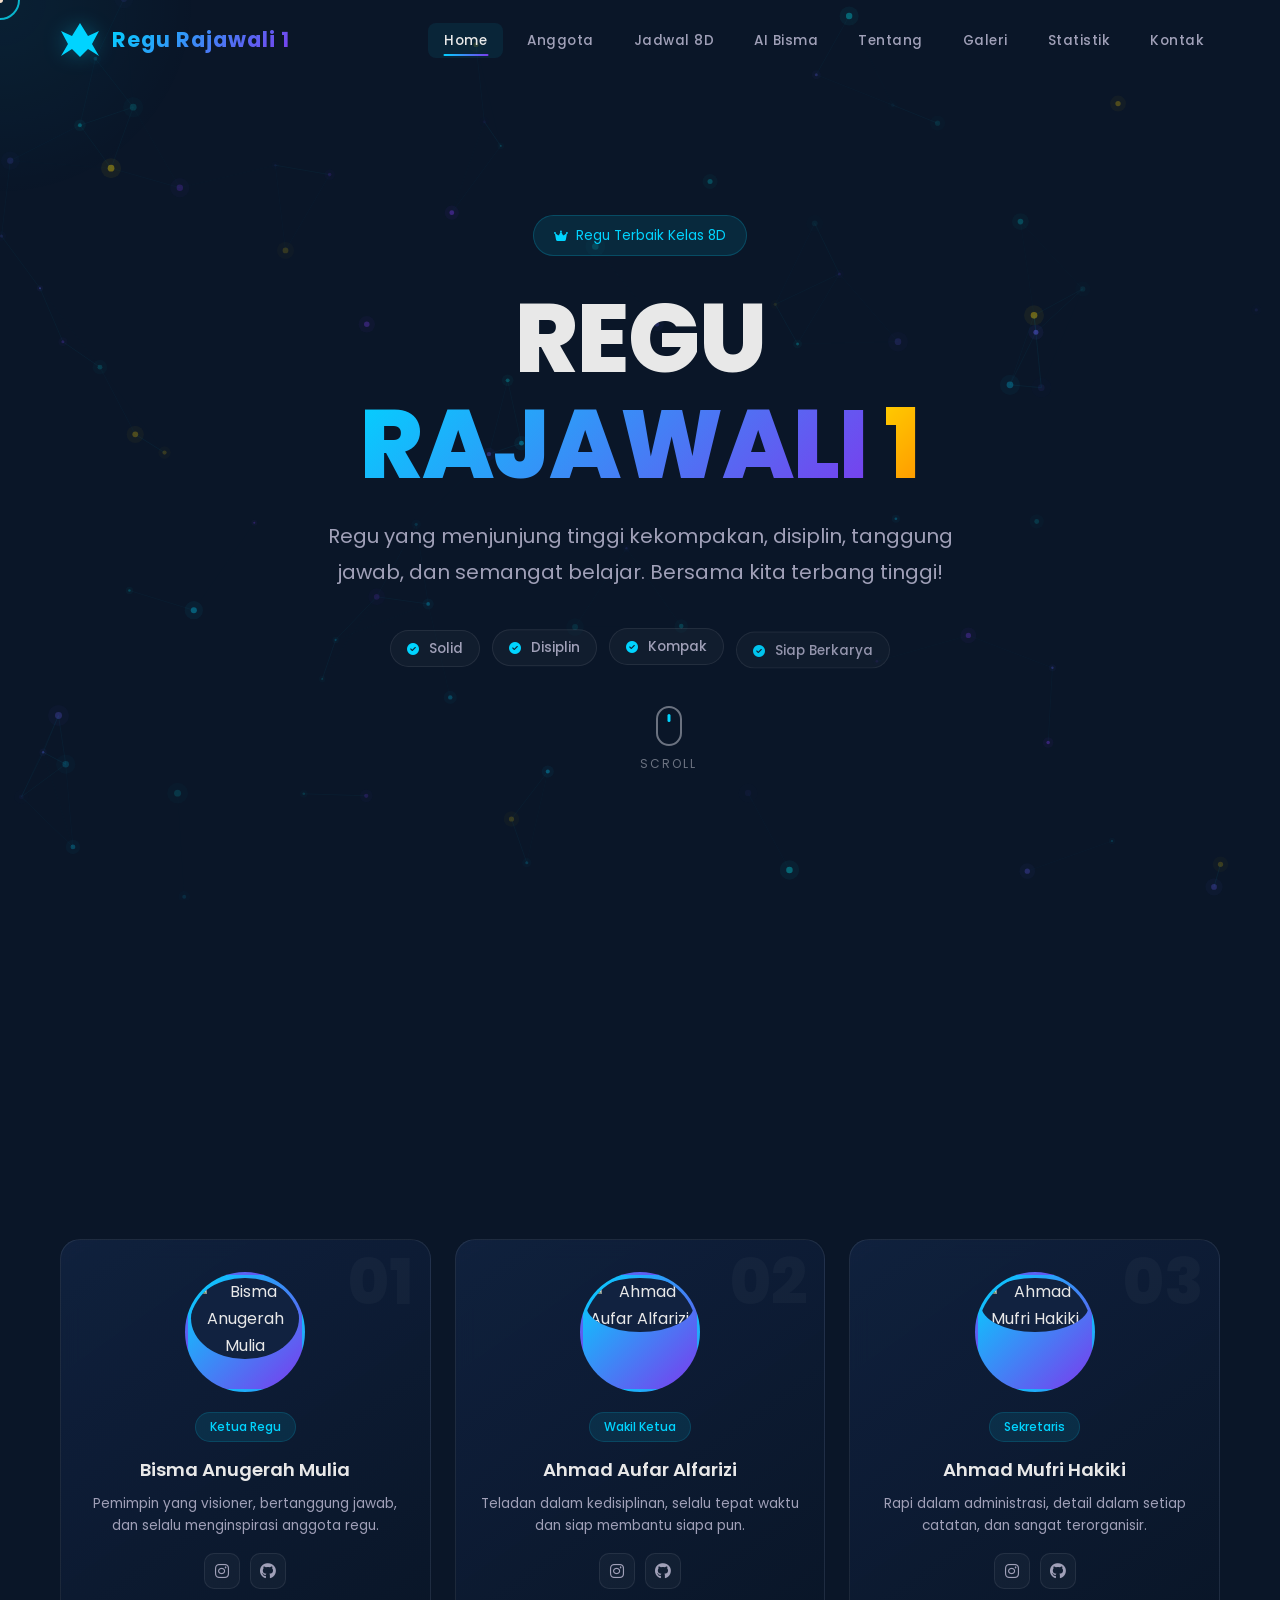
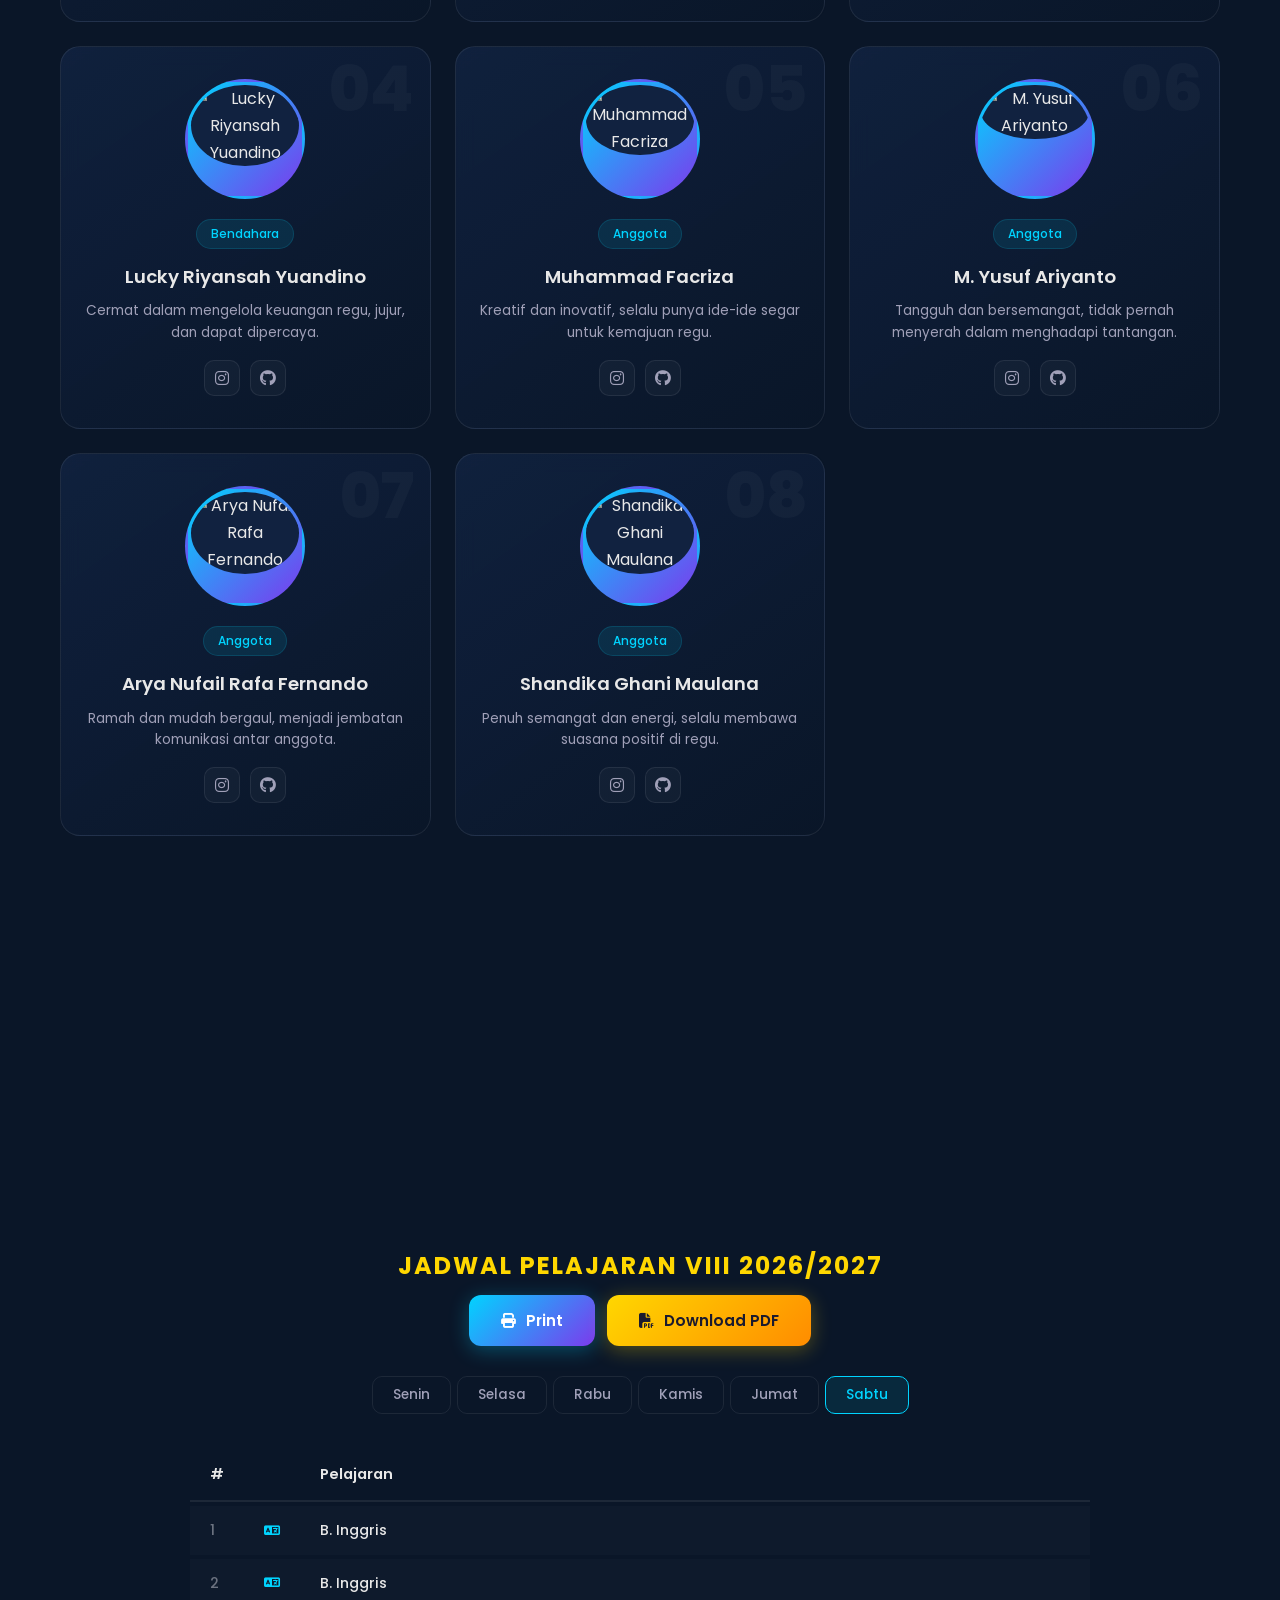
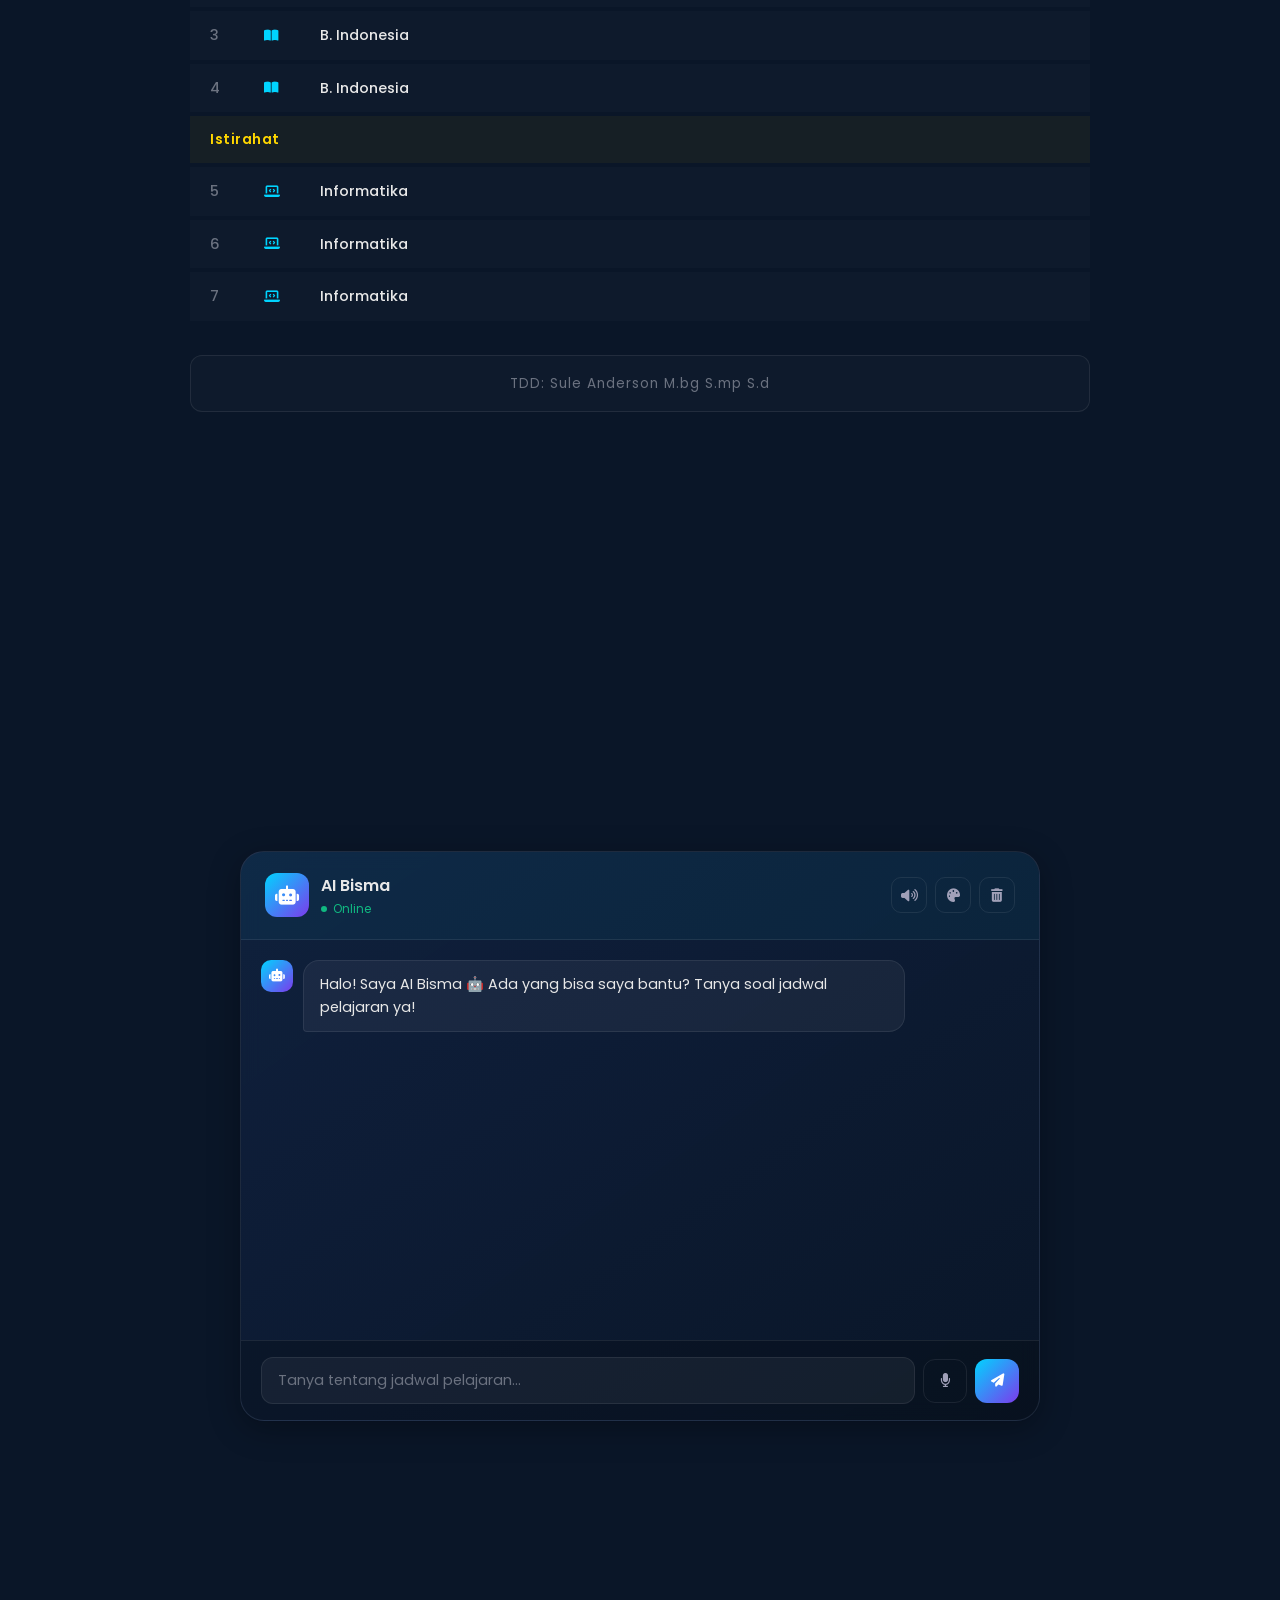
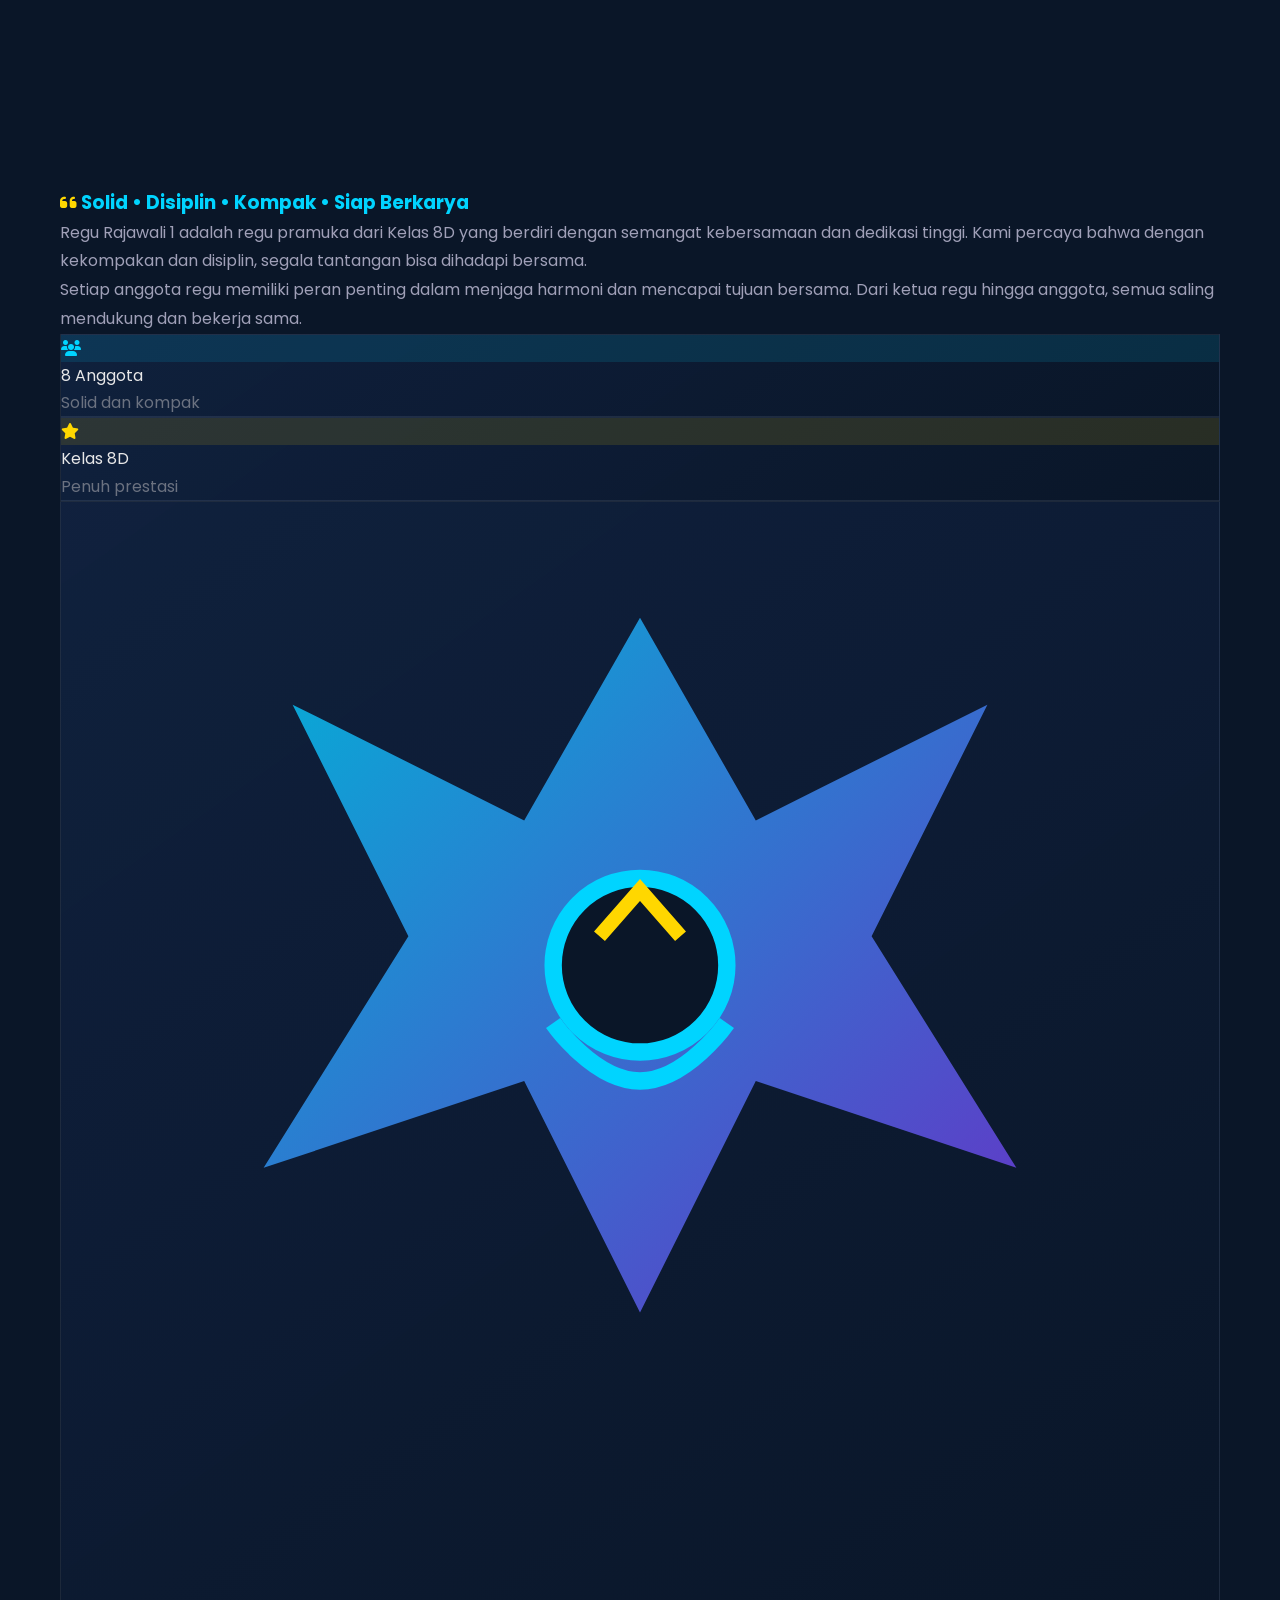
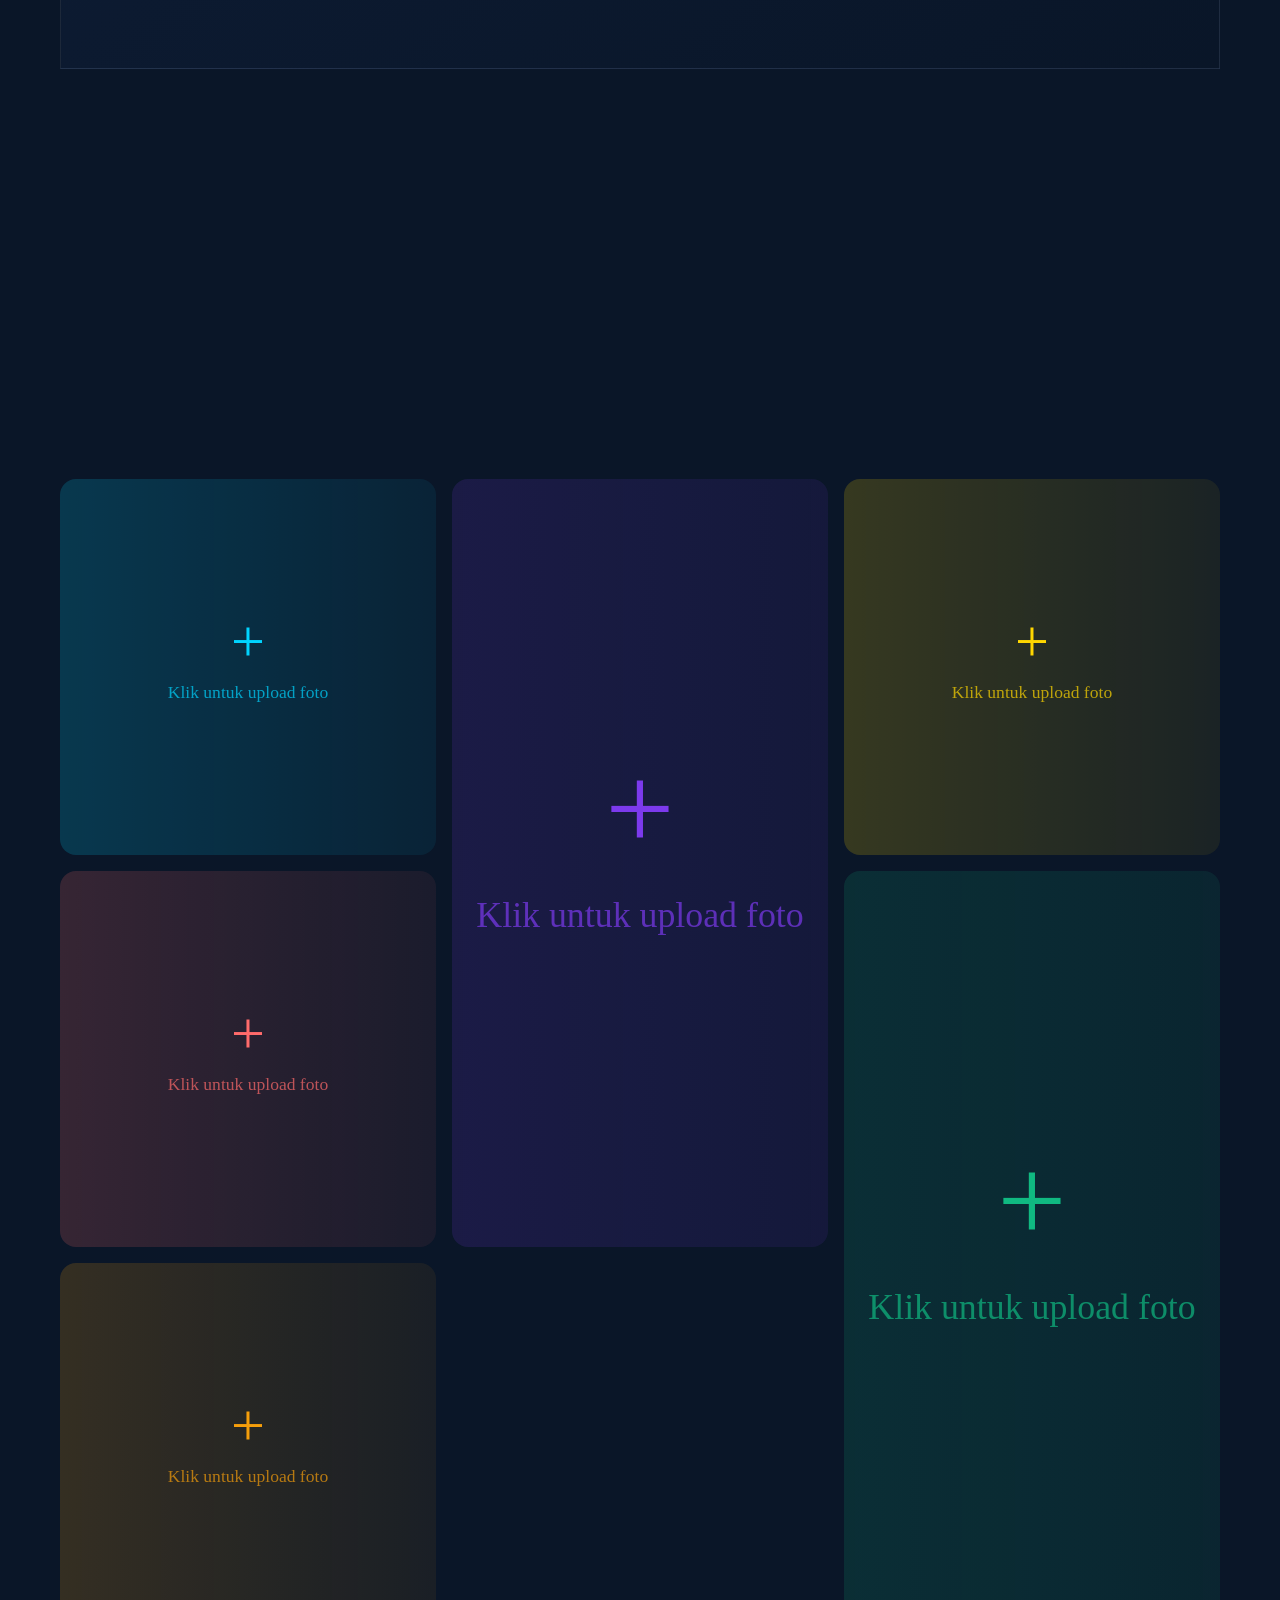
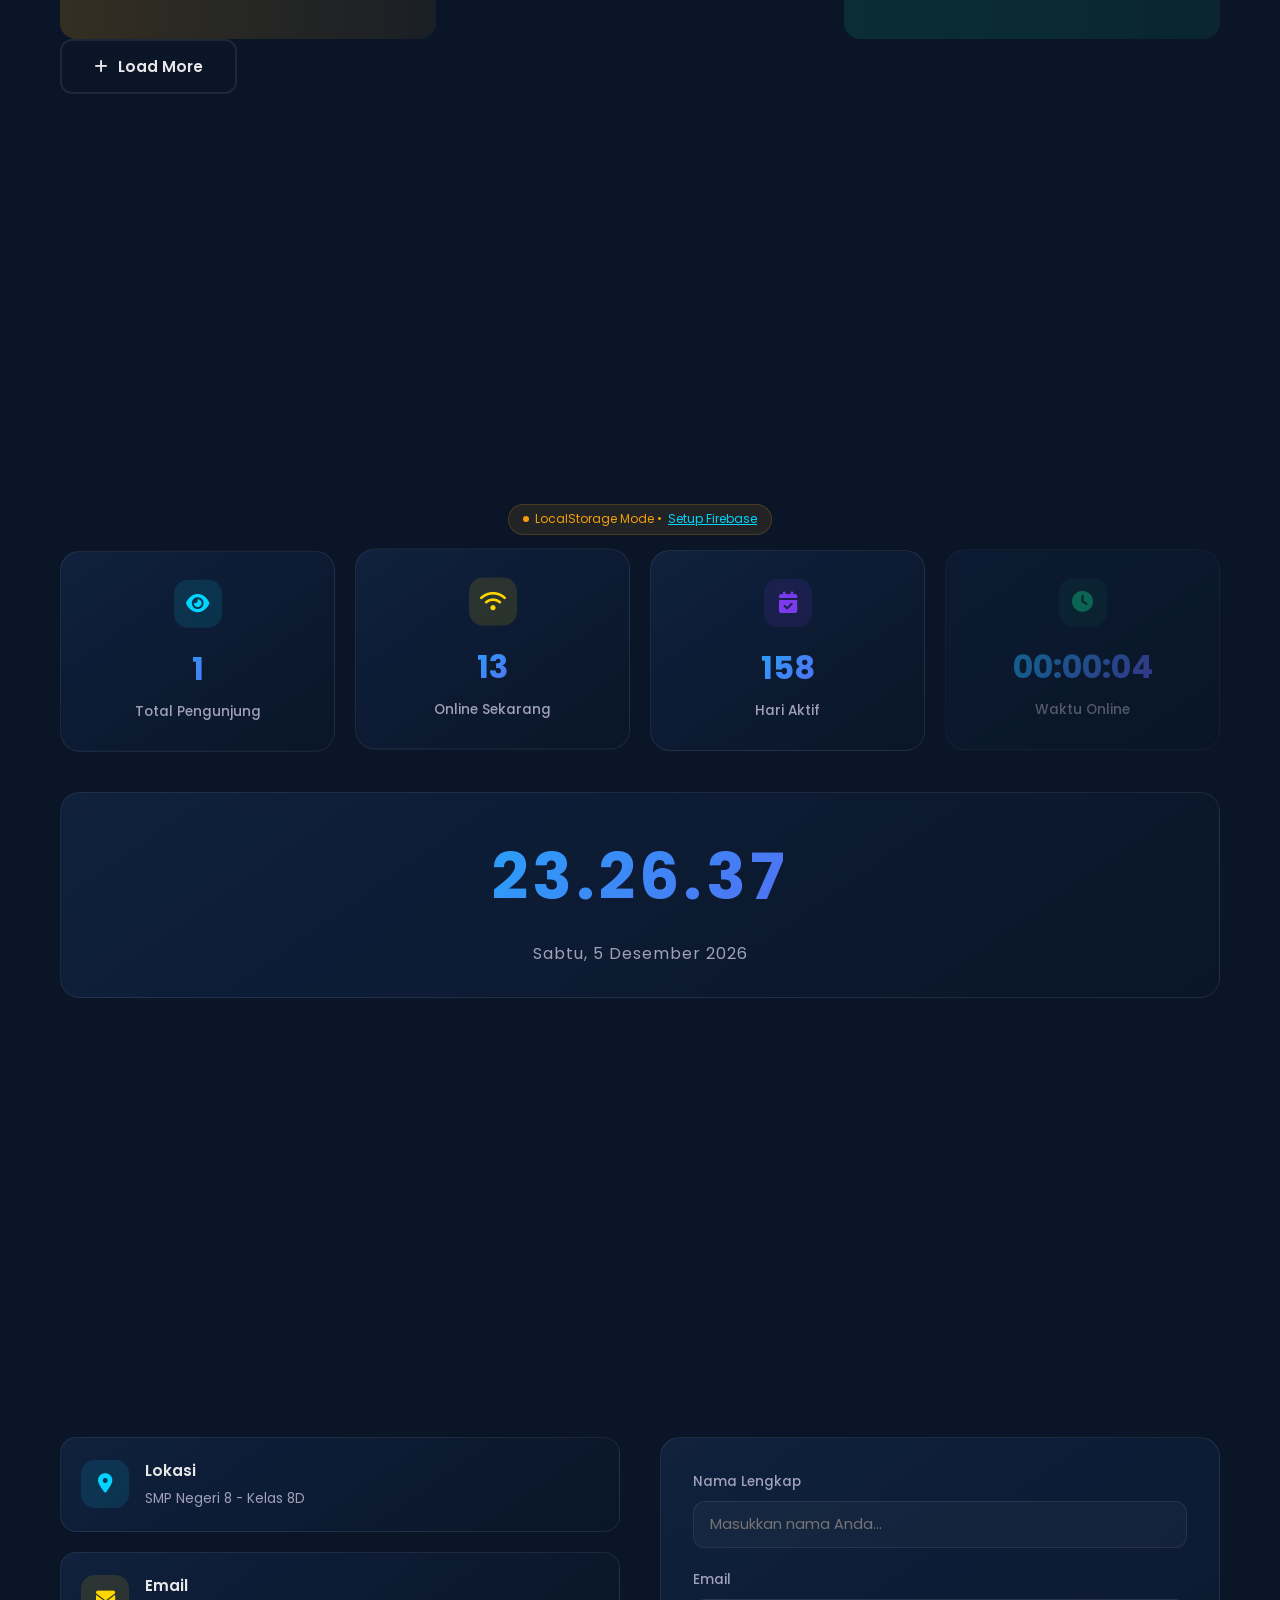
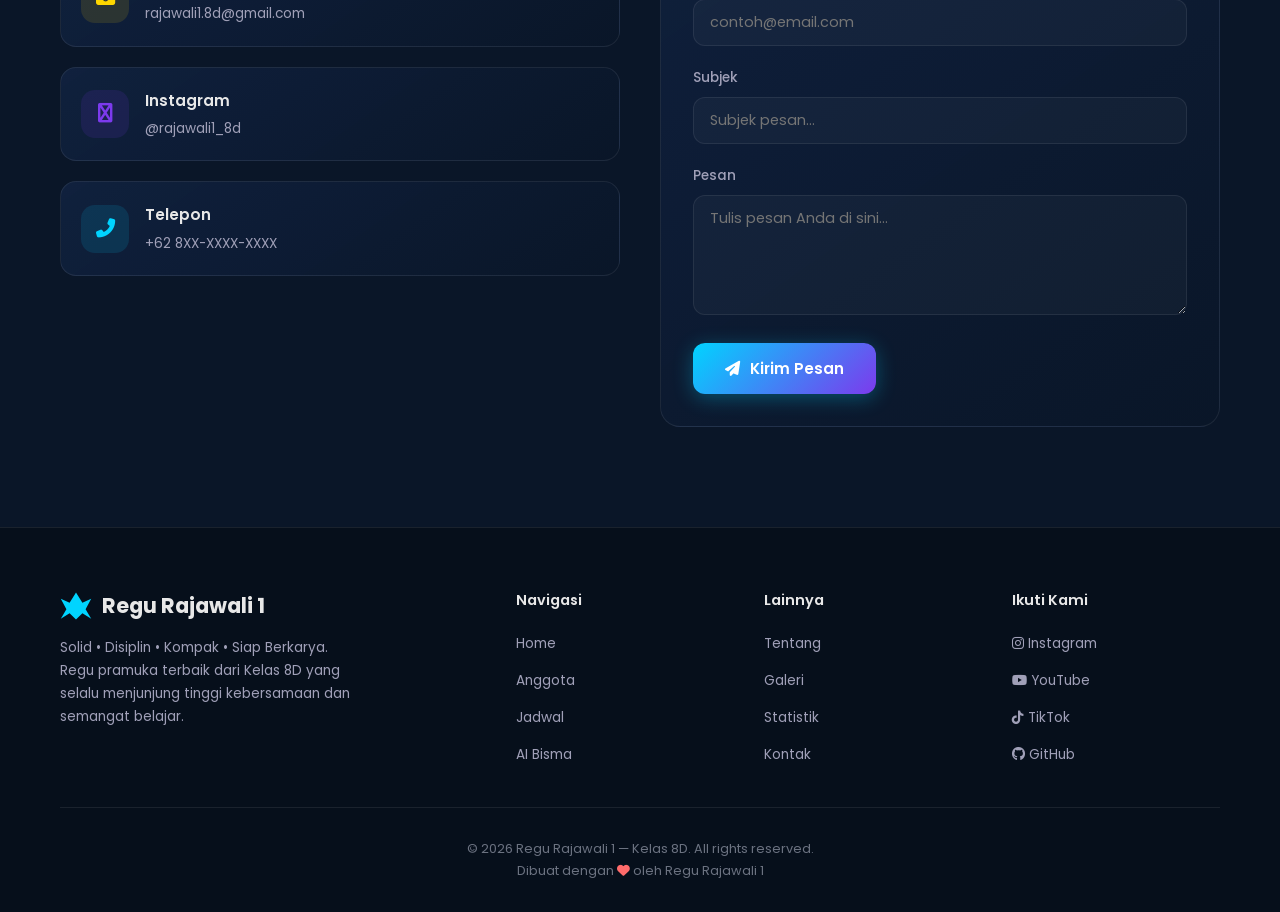
==== commit 865d4bc9: "fix: firebase SDK placement & onerror syntax" ====
--- a/index.html
+++ b/index.html
@@ -51,6 +51,8 @@
 
     <!-- ===== MAIN CSS ===== -->
     <link rel="stylesheet" href="assets/css/style.css">
+<script src="https://www.gstatic.com/firebasejs/10.12.2/firebase-app-compat.js"></script>
+<script src="https://www.gstatic.com/firebasejs/10.12.2/firebase-database-compat.js"></script>
 </head>
 <body>
 
@@ -673,7 +675,7 @@
                     <div class="member-photo-wrapper">
                         <img class="member-photo" src="${photoSrc}" 
                              alt="${member.name}" 
-                             onerror="this.parentElement.innerHTML='<div class=\'member-photo-placeholder\'>${initials}</div>'"
+                             onerror="handlePhotoError(this)"
                              loading="lazy">
                     </div>
                     <div class="member-role">${roleText}</div>
@@ -785,7 +787,7 @@
                     .break-row td { color: #d97706; font-weight: 600; }
                     .footer { text-align: center; margin-top: 30px; color: #6b7280; }
                 </style>
-                </head>
+</head>
                 <body>
                     <h1>${scheduleTitle}</h1>
                     ${scheduleHTML}
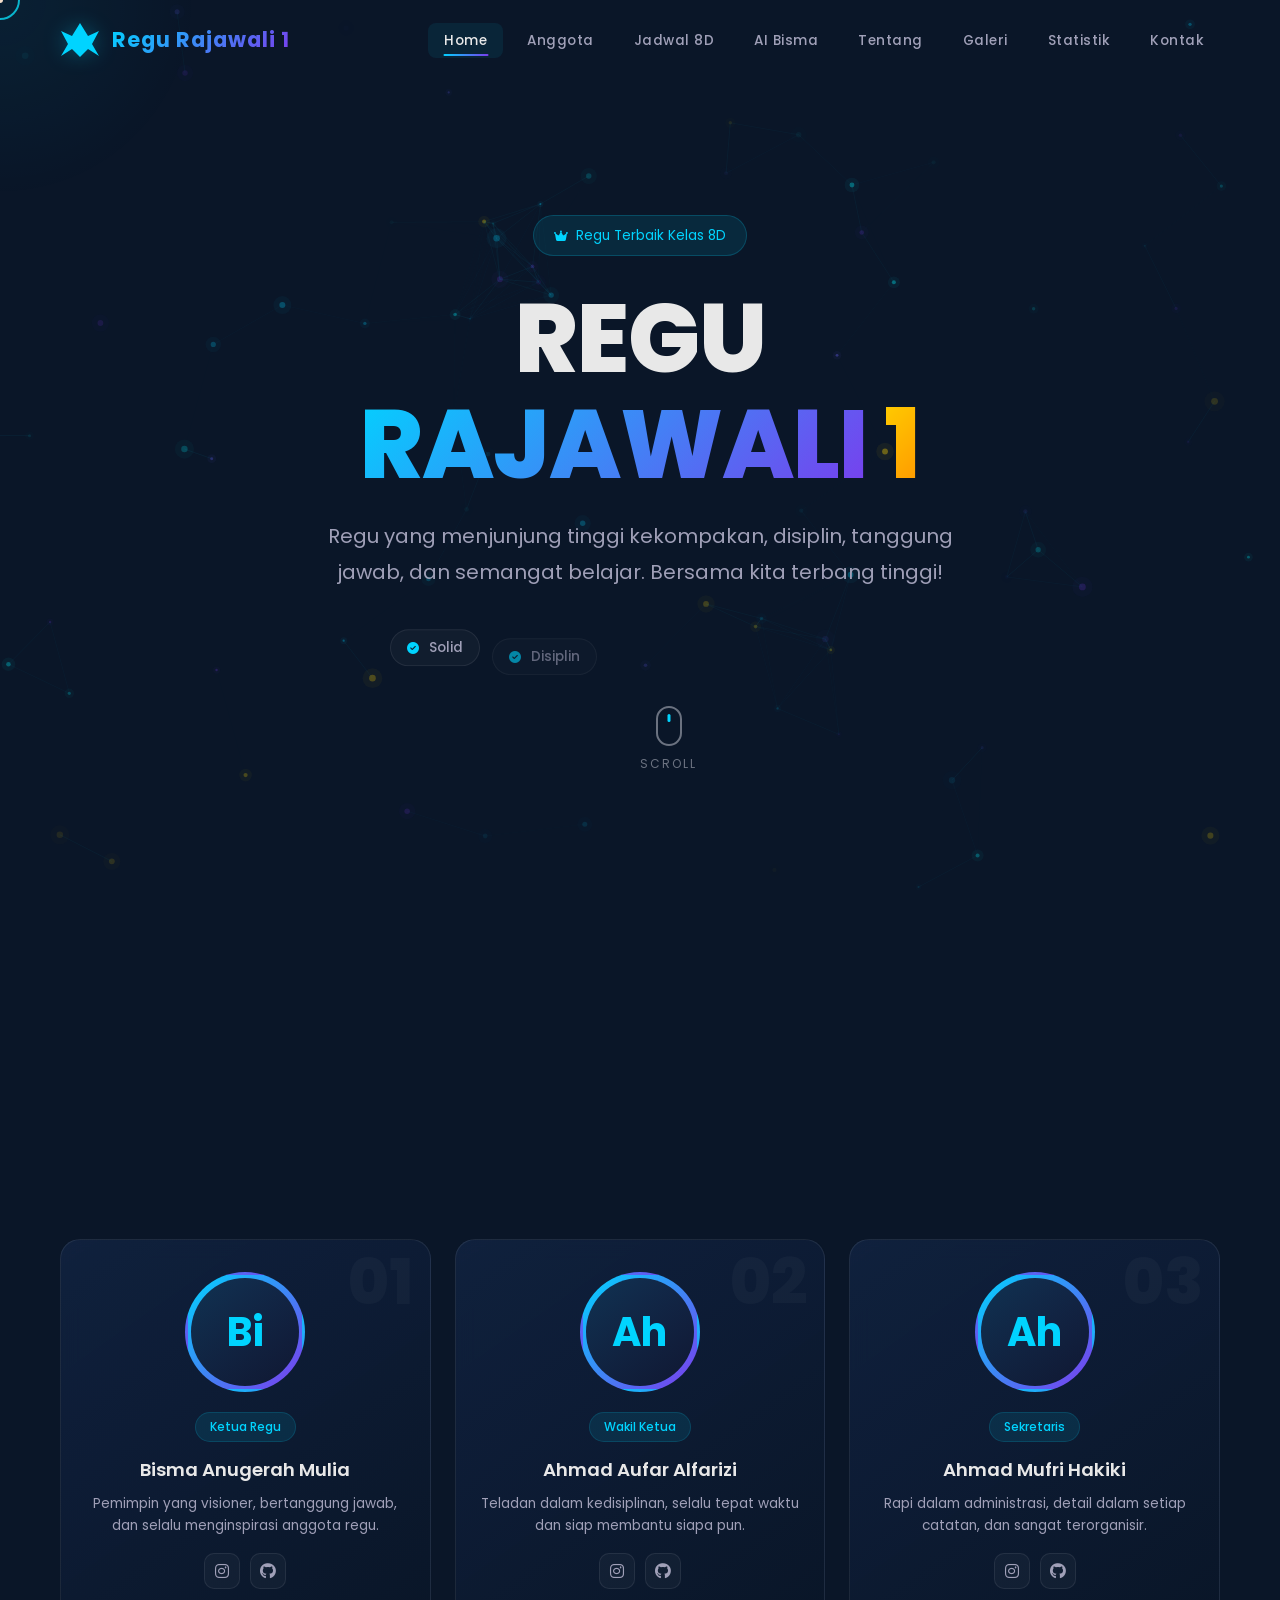
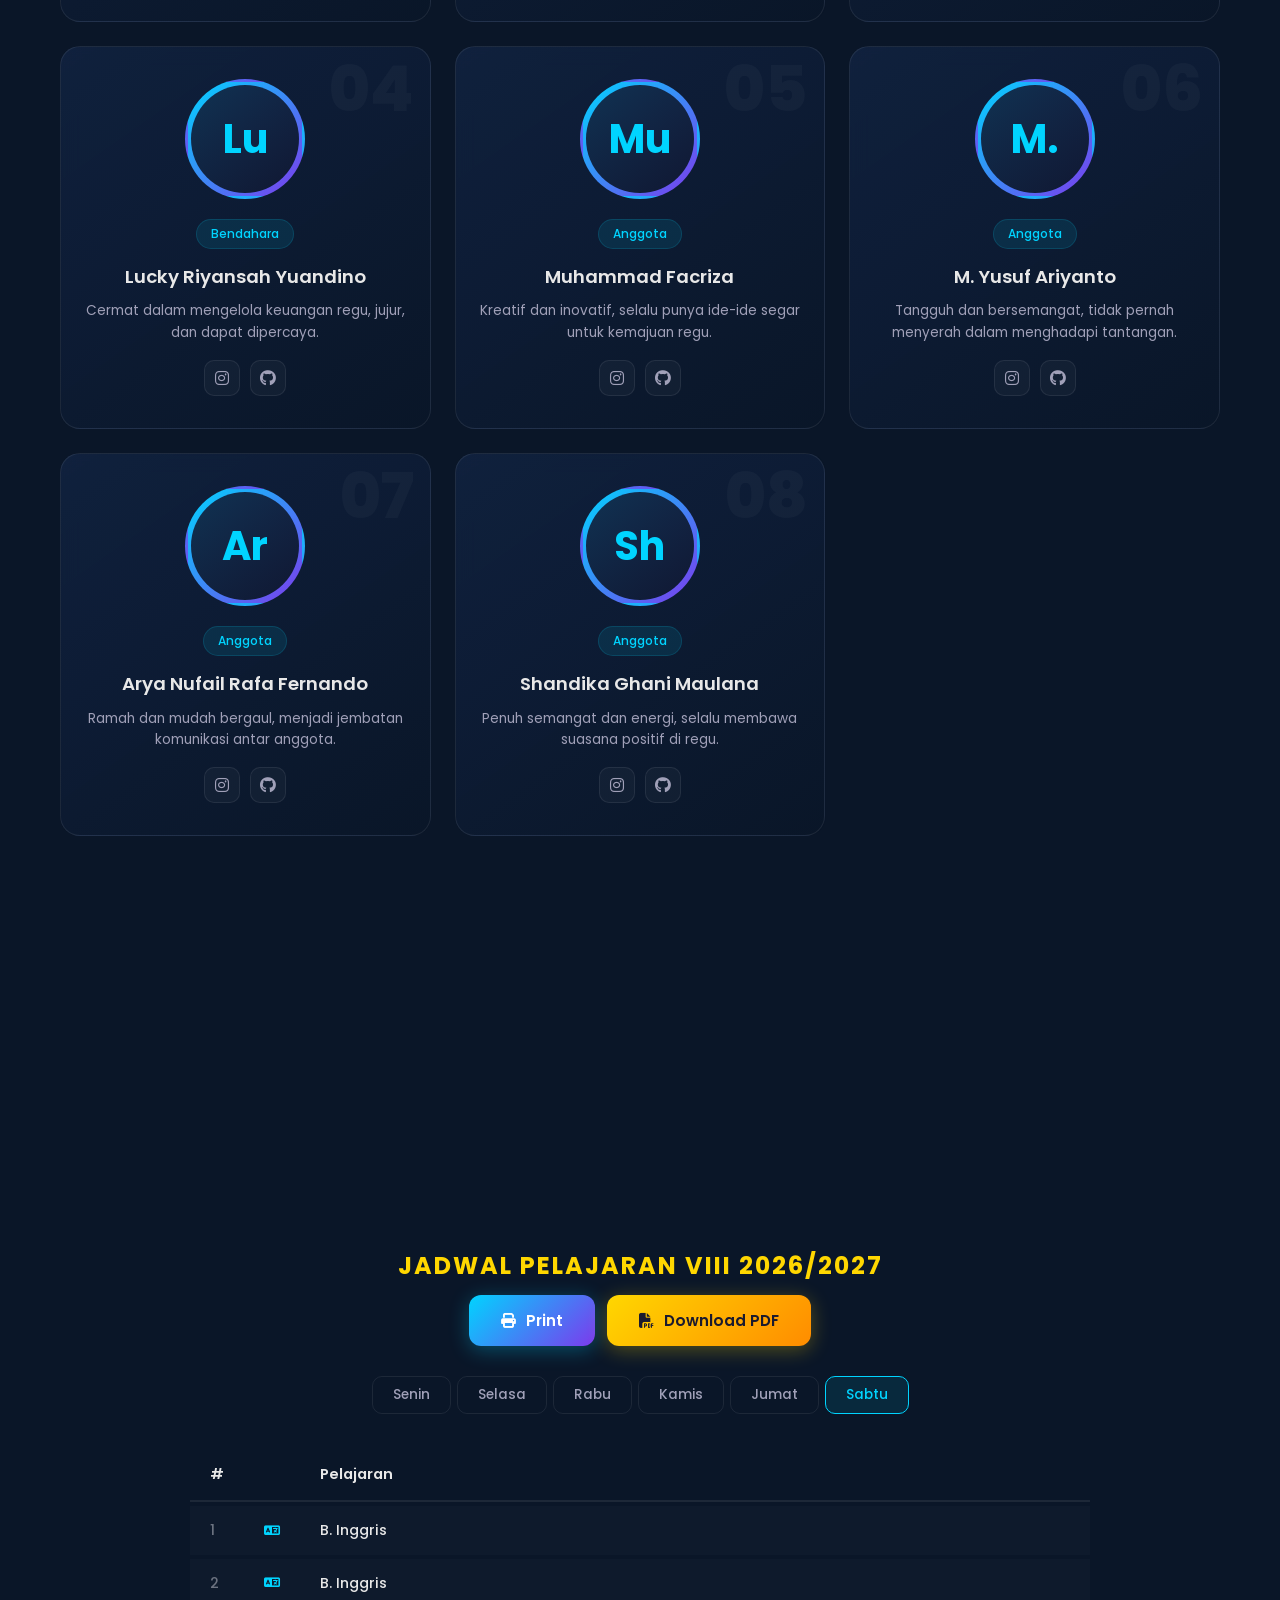
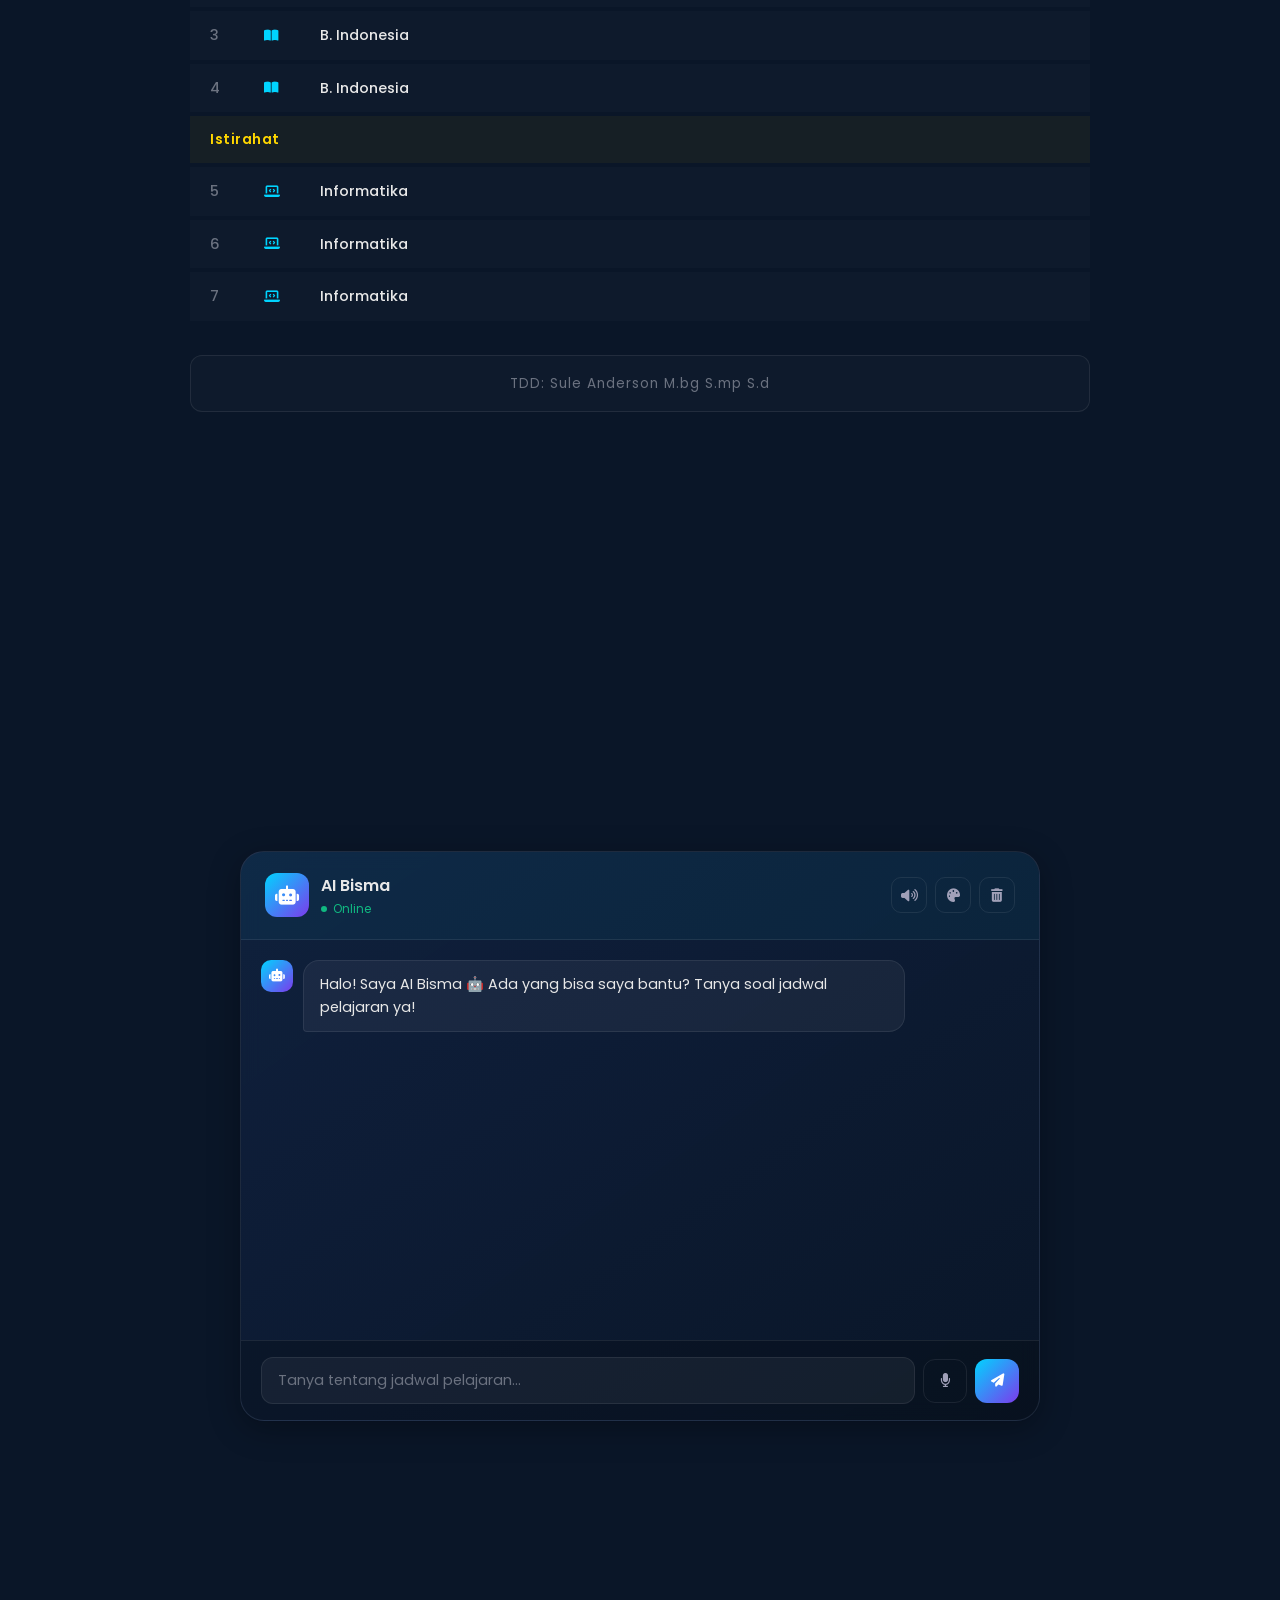
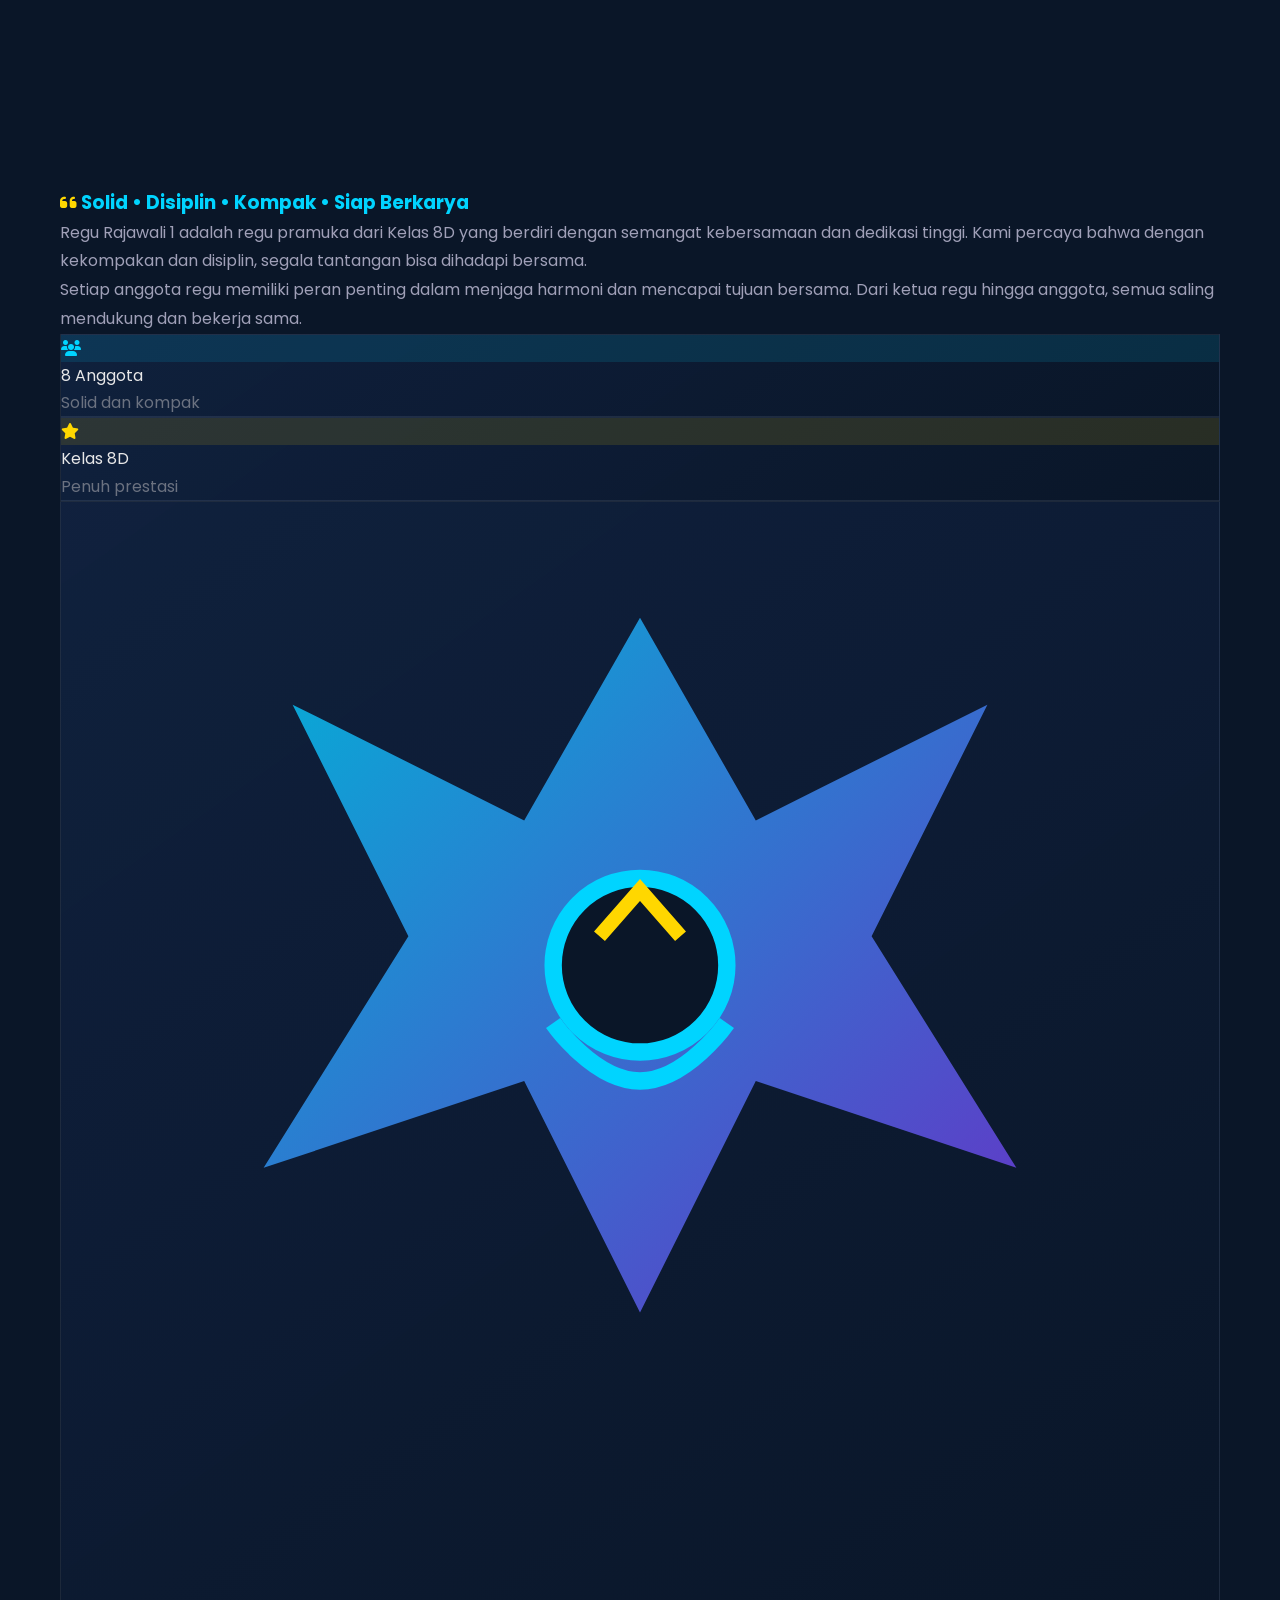
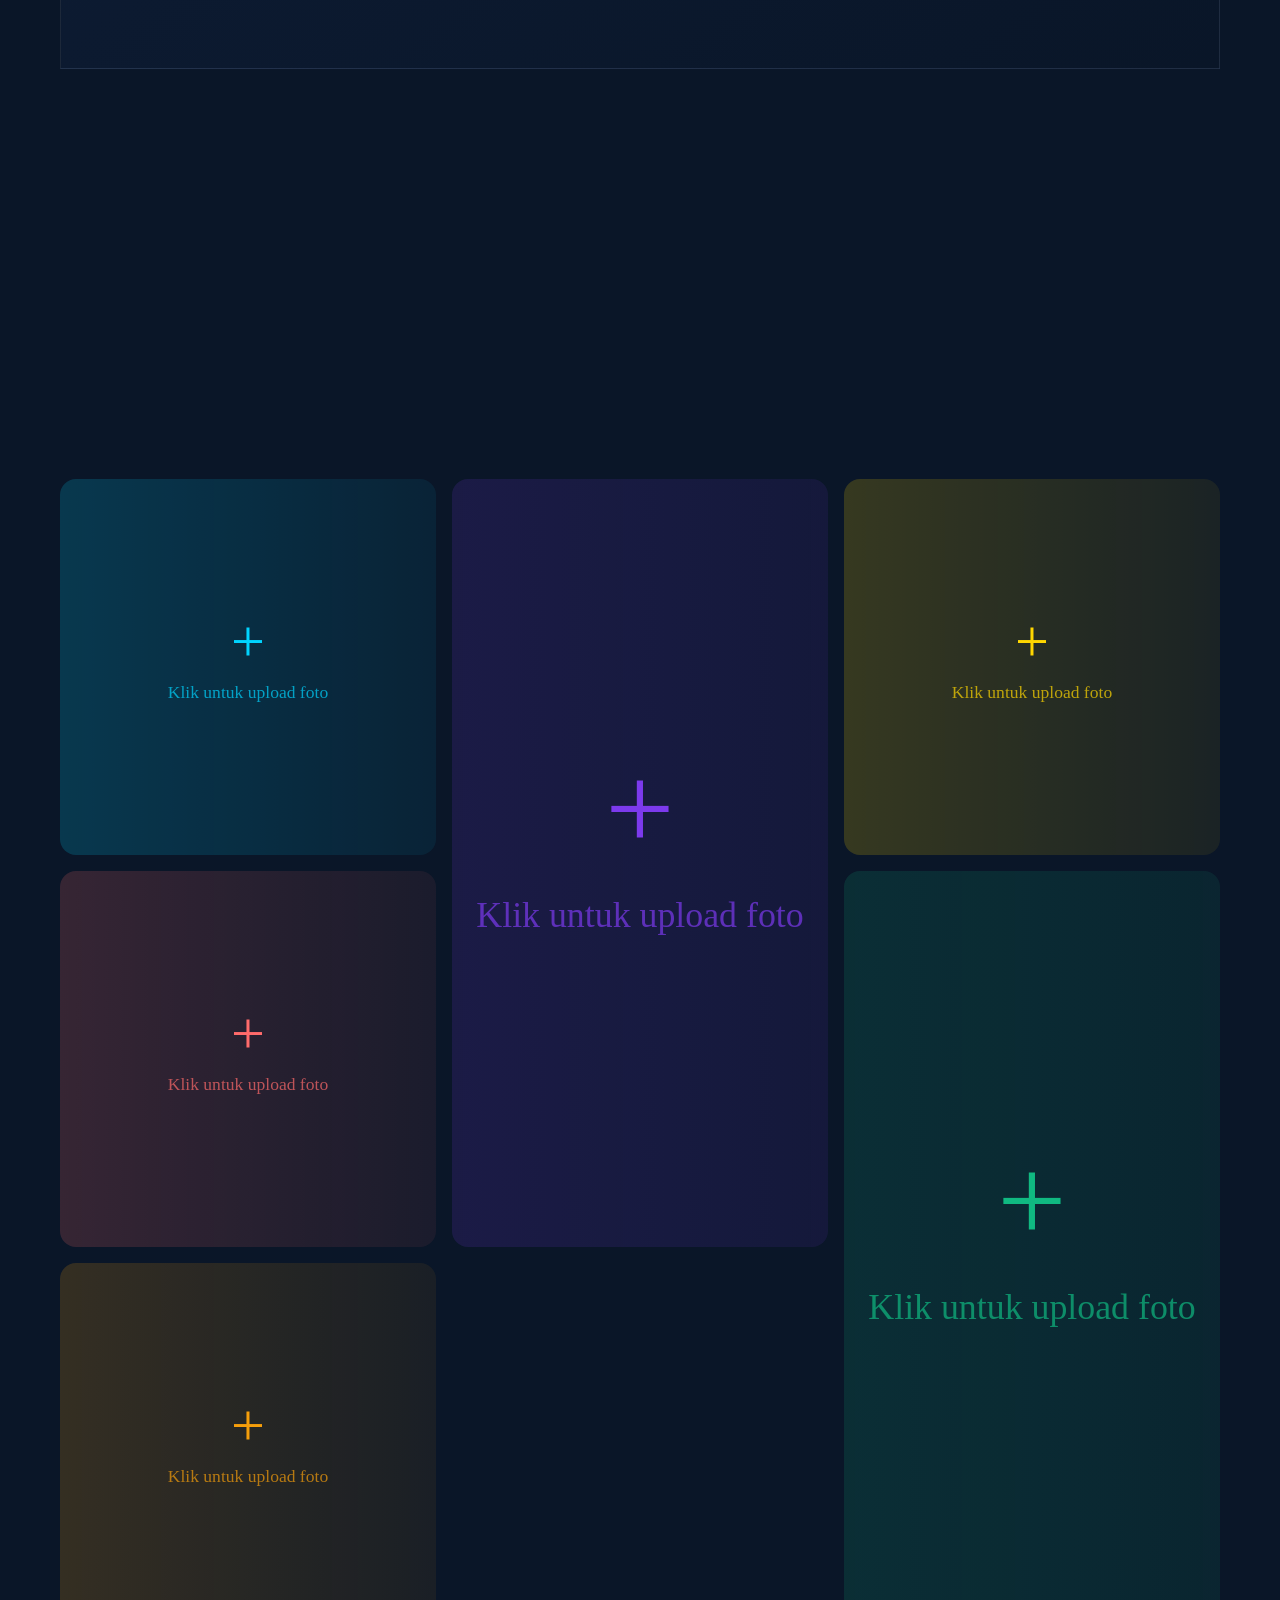
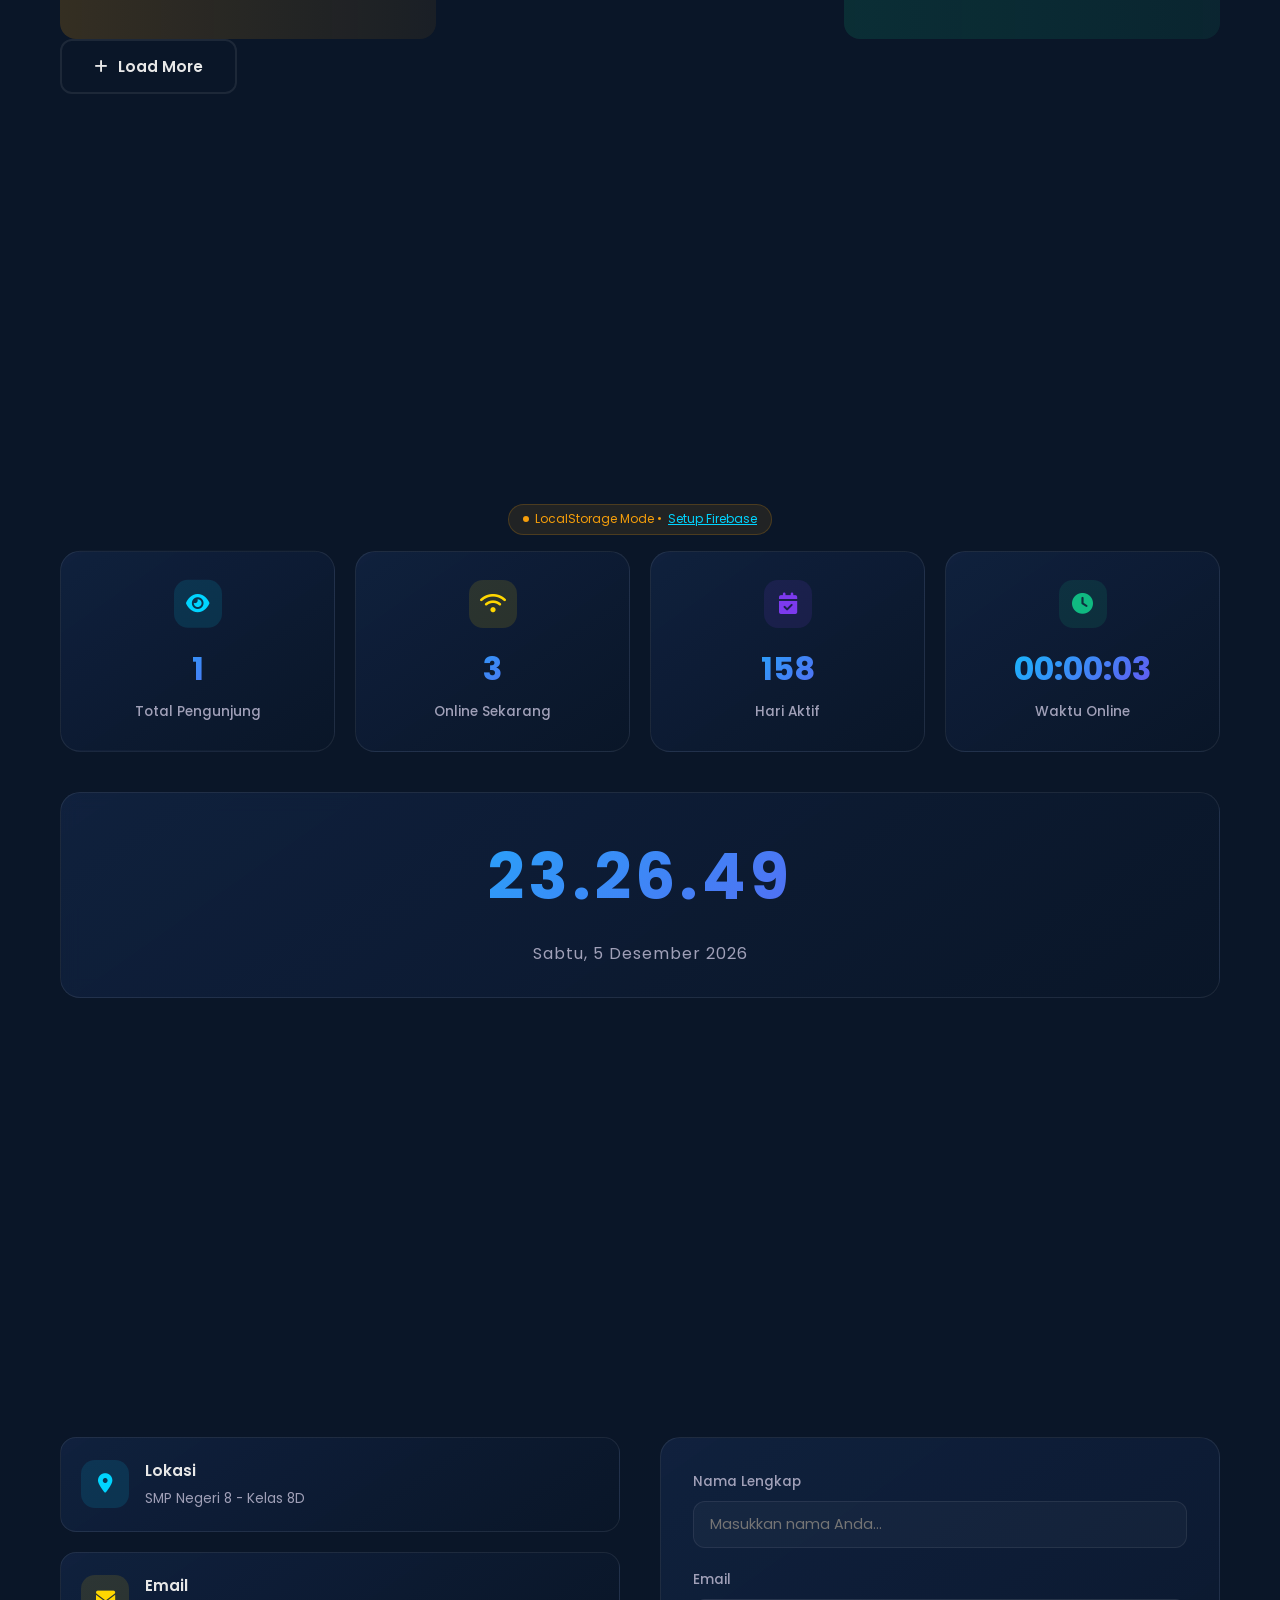
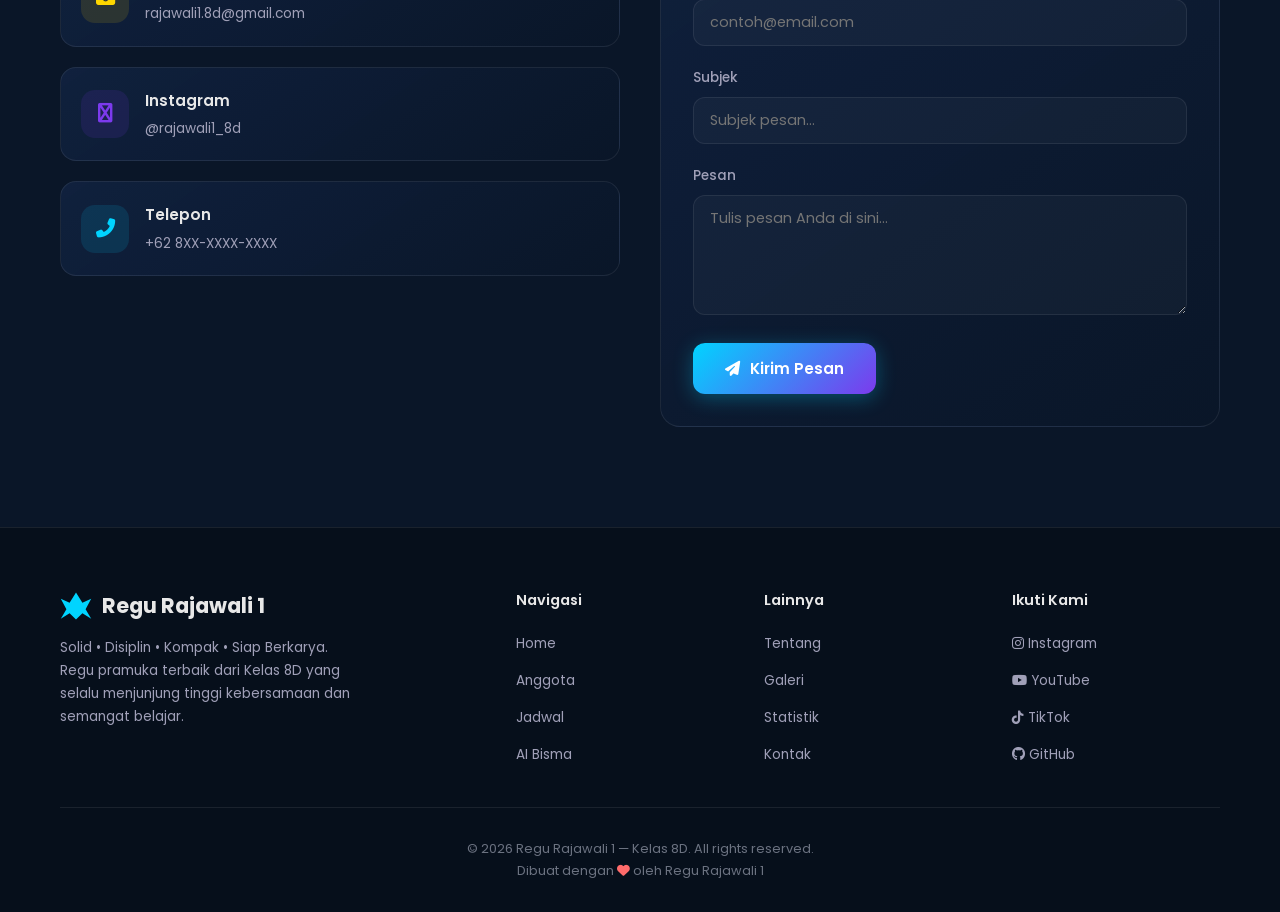
==== commit 93de3f5d: "fix: handlePhotoError + saveMemberPhoto recursive bug" ====
--- a/index.html
+++ b/index.html
@@ -645,6 +645,15 @@
         document.addEventListener('DOMContentLoaded', function() {
             renderMembers();
         });
+
+        function handlePhotoError(img) {
+            img.onerror = null;
+            img.style.display = 'none';
+            var ph = document.createElement('div');
+            ph.className = 'member-photo-placeholder';
+            ph.textContent = img.alt ? img.alt.substring(0,2) : '??';
+            img.parentElement.appendChild(ph);
+        }
 
         function renderMembers() {
             const membersGrid = document.getElementById('members-grid');
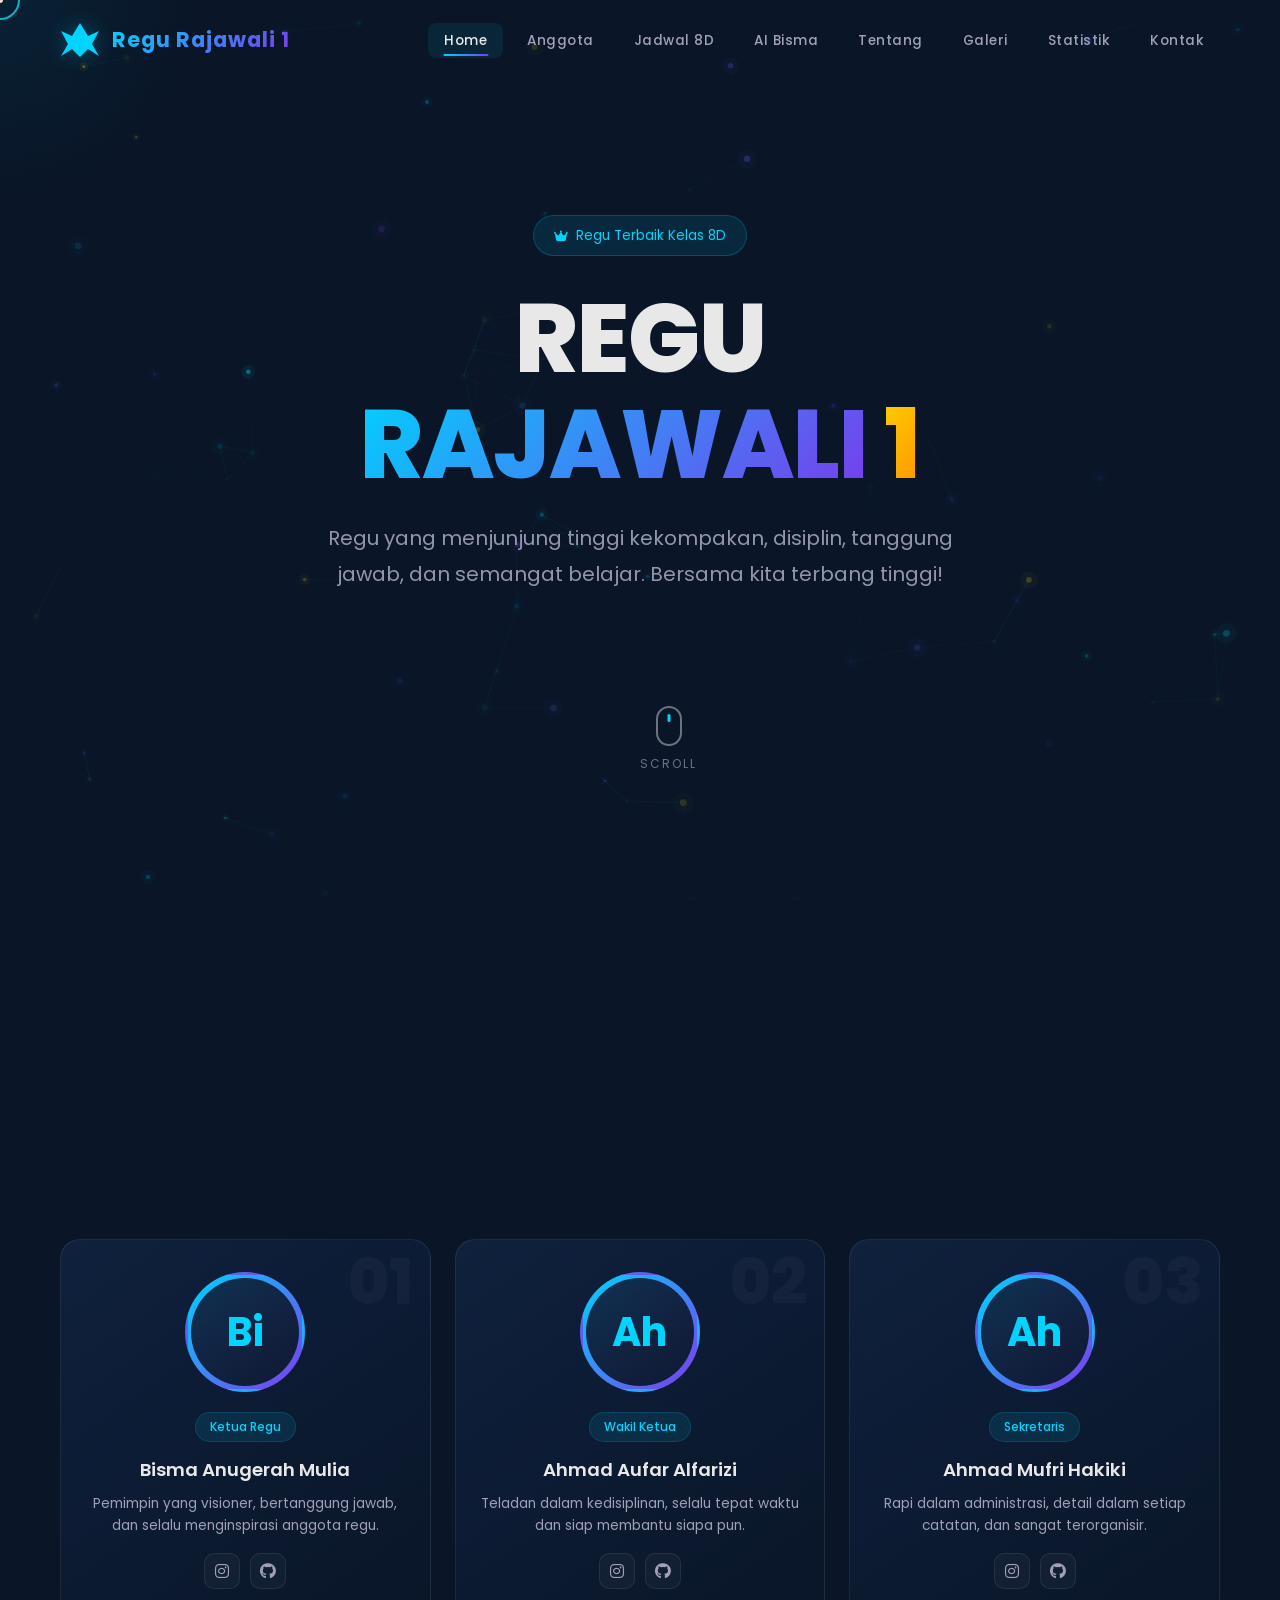
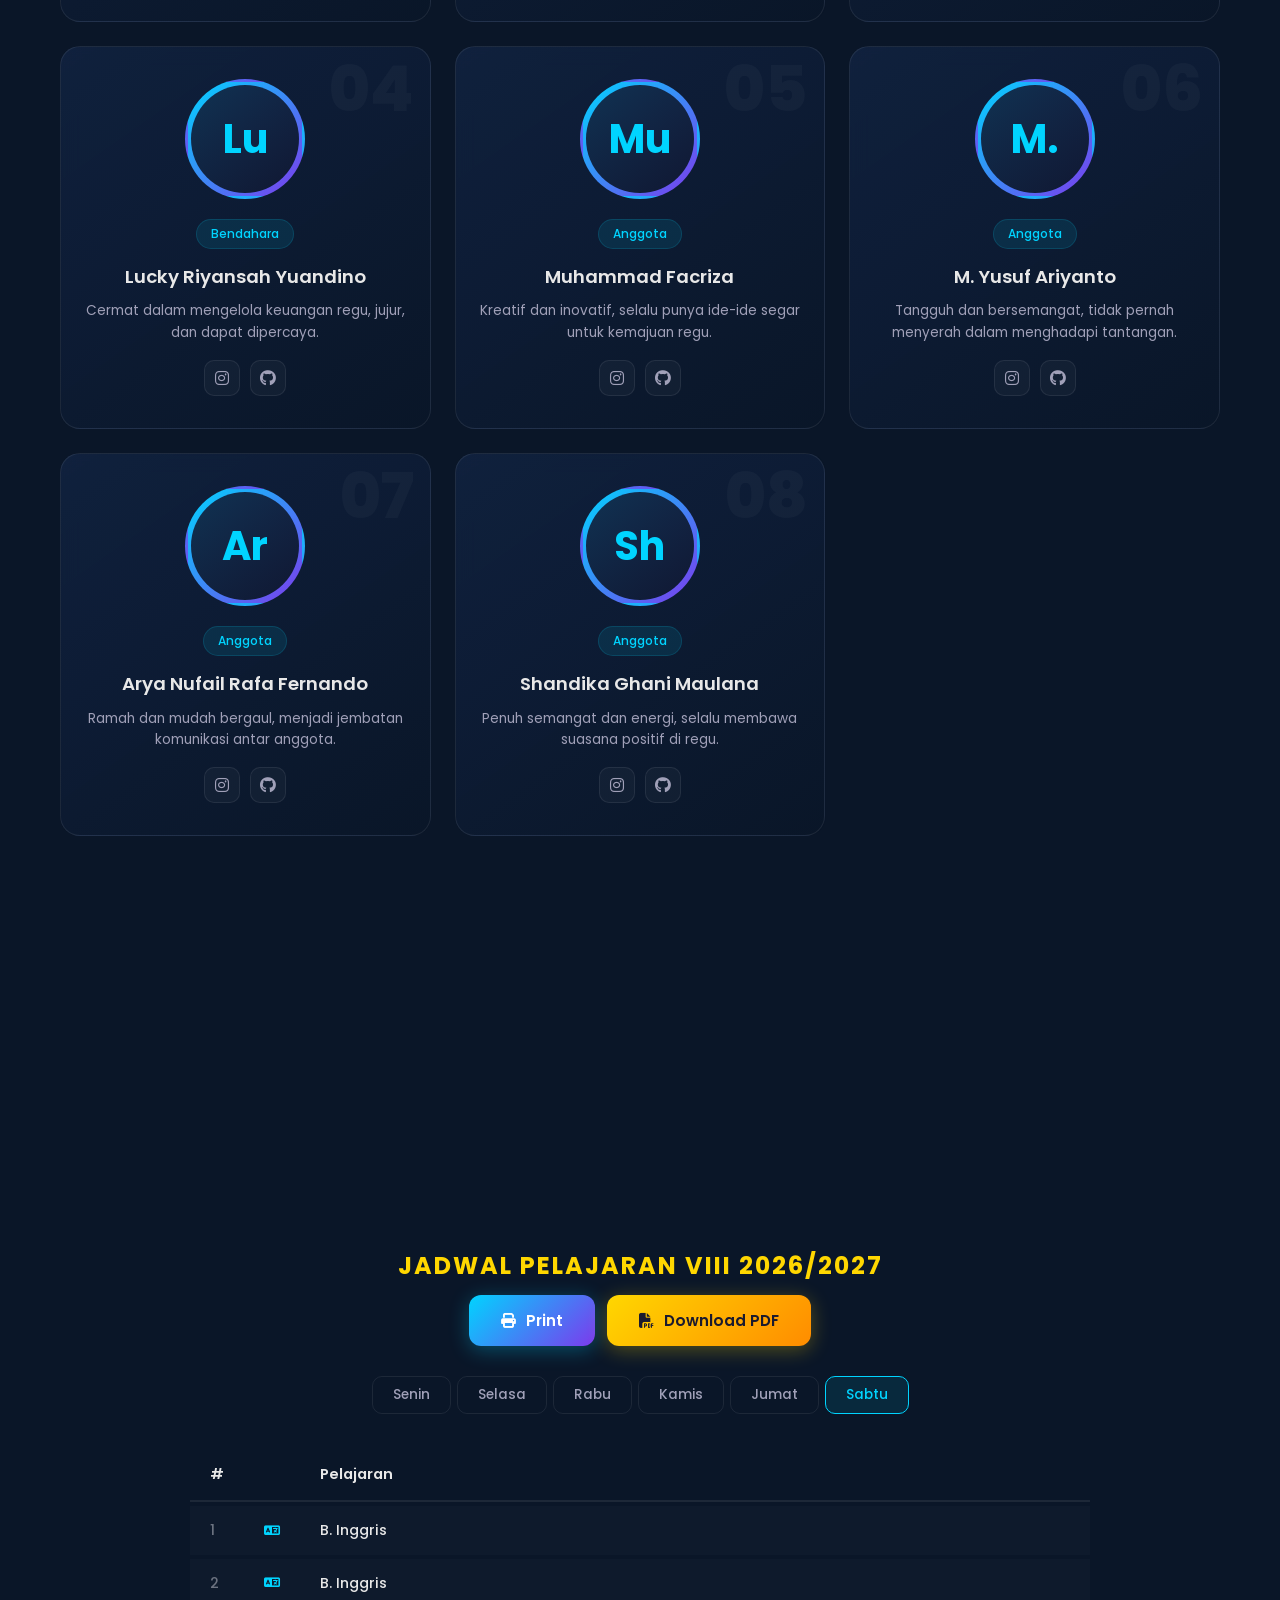
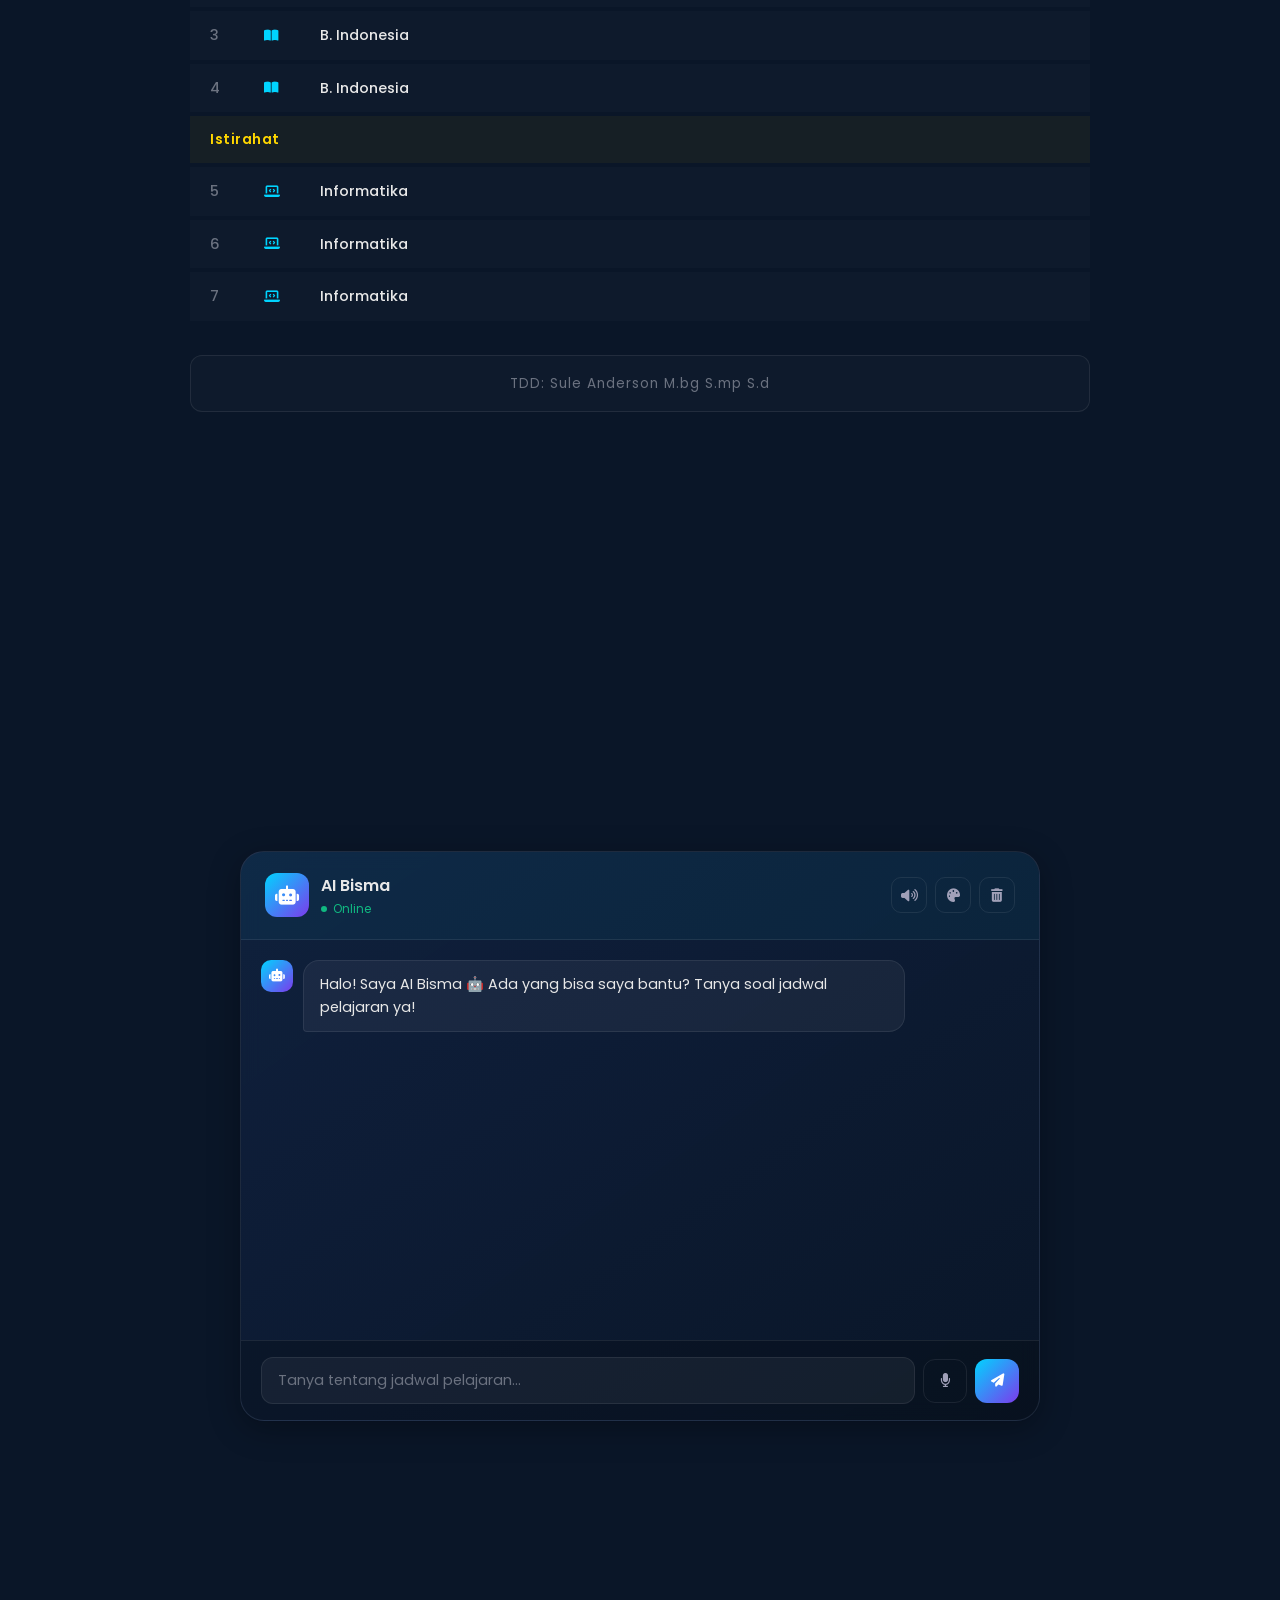
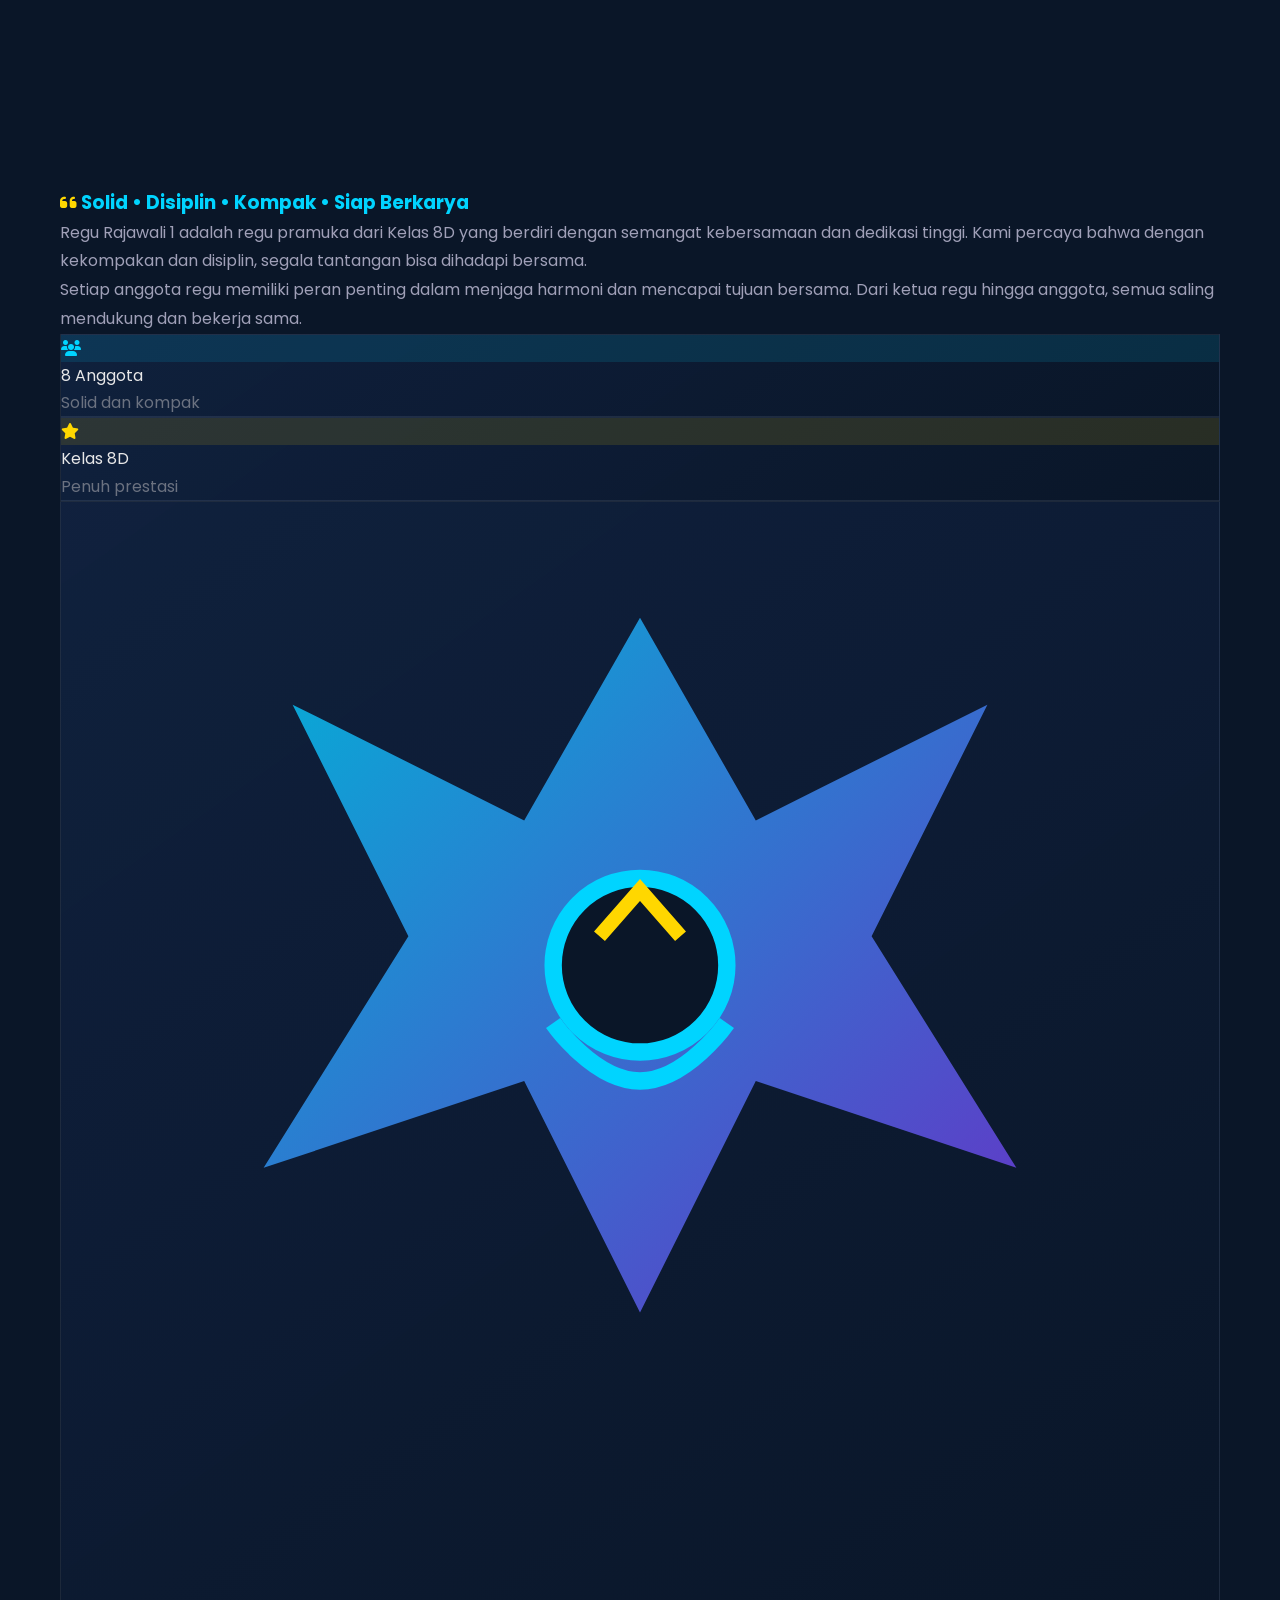
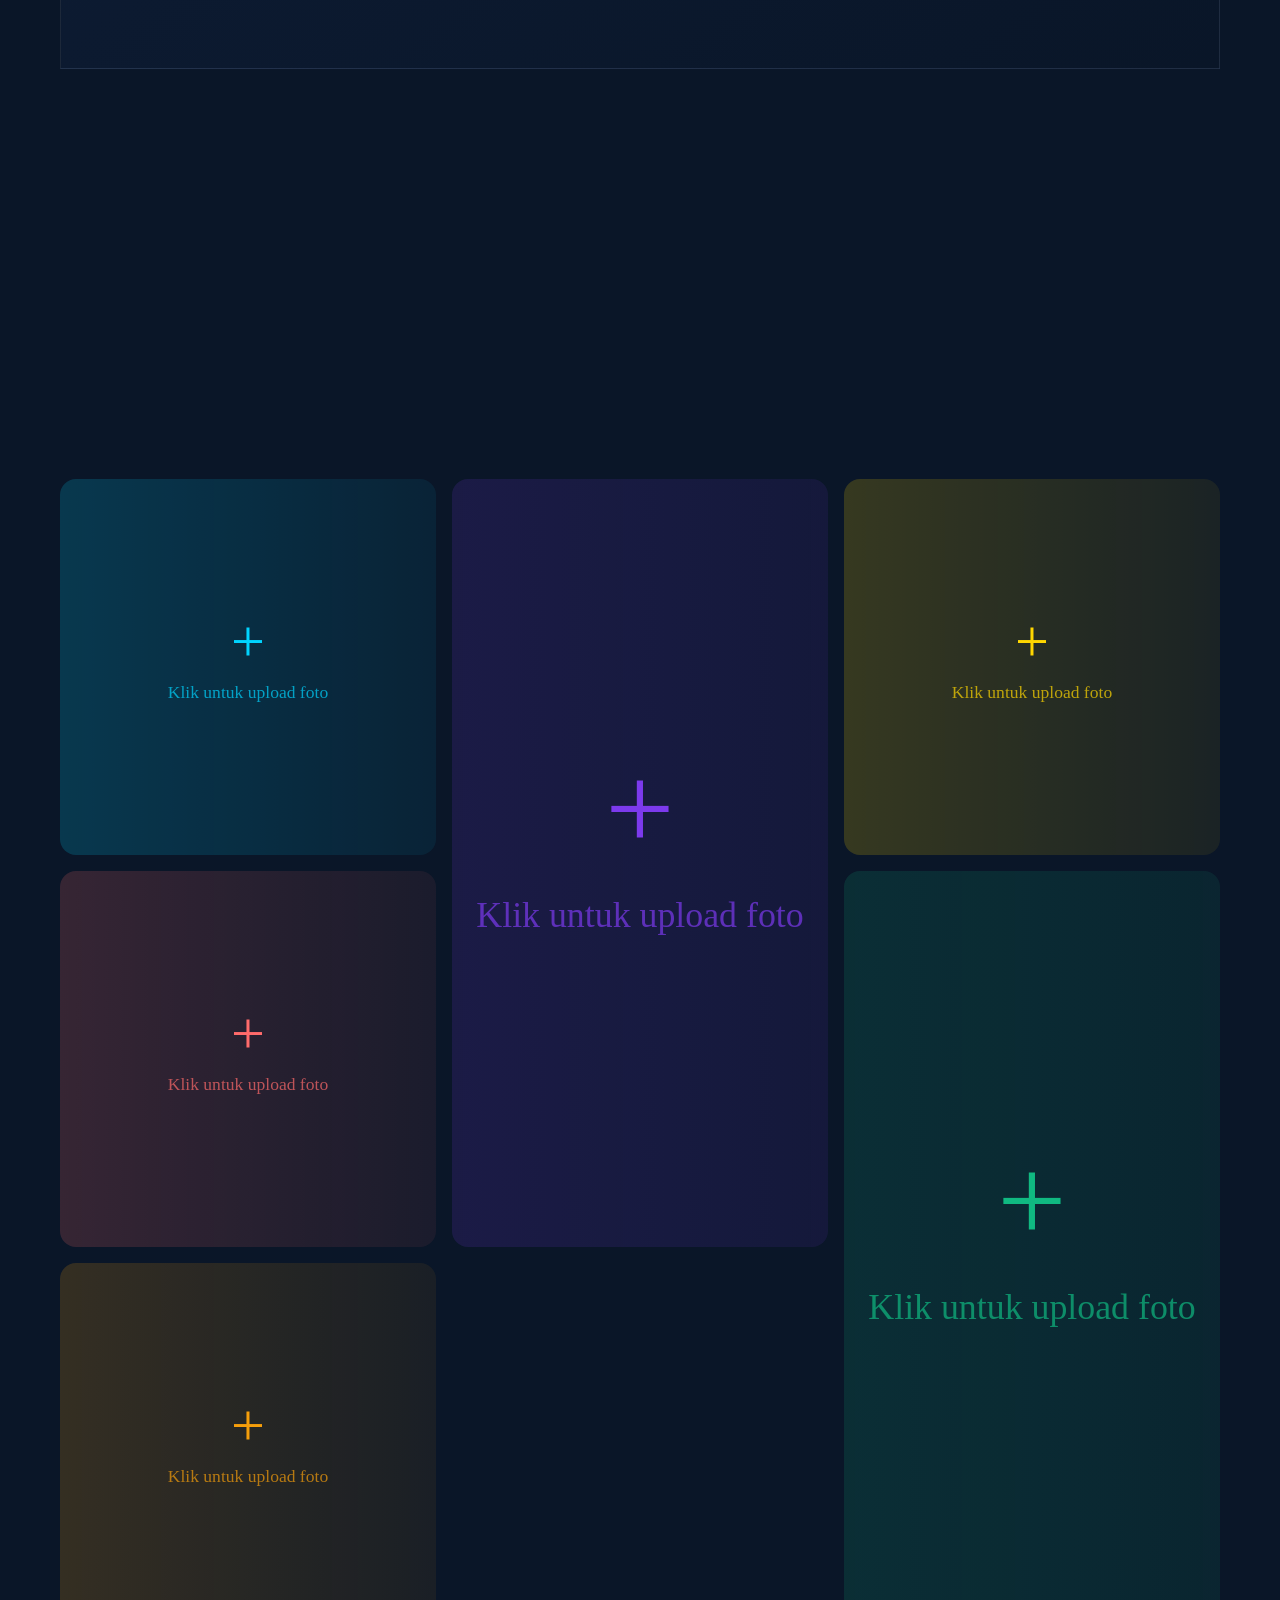
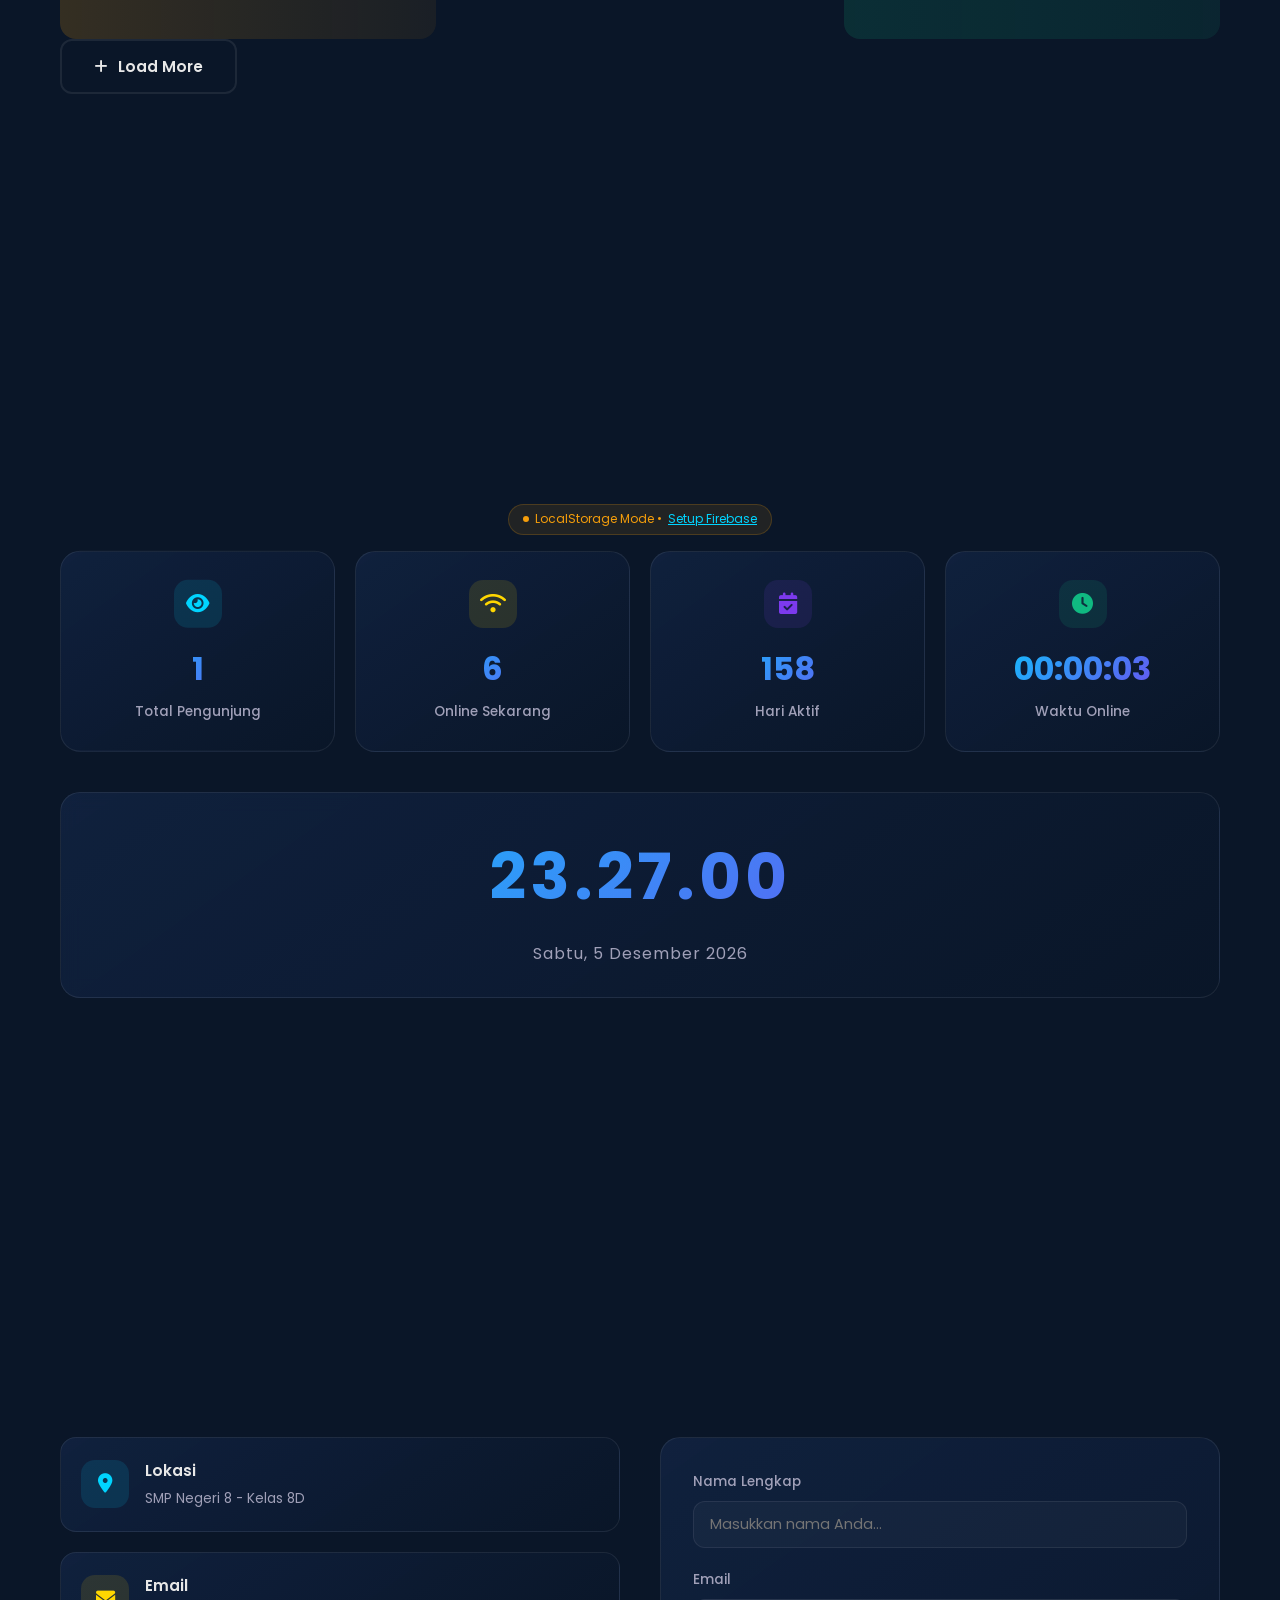
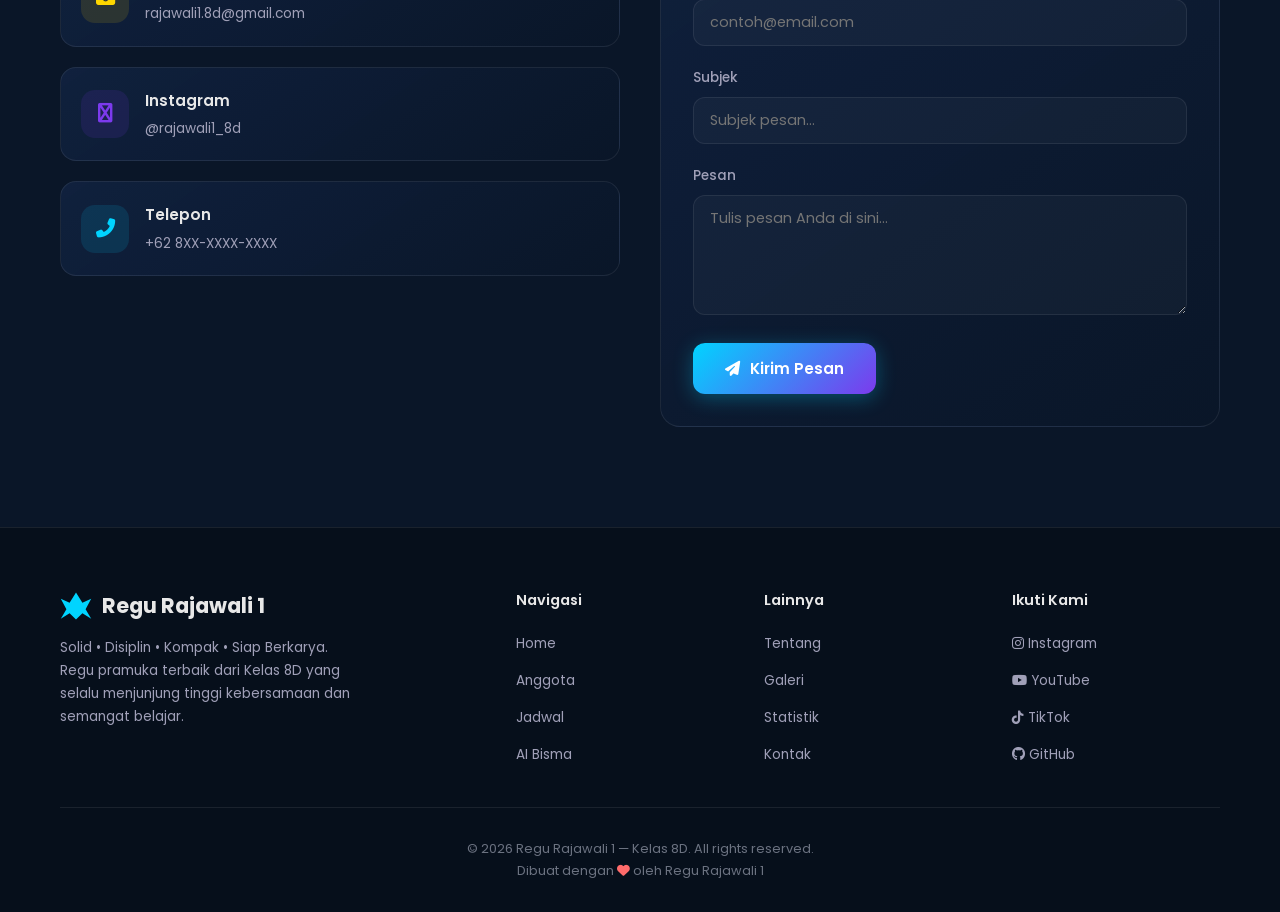
==== commit 93a39271: "fix: restore renderMembers + add handlePhotoError" ====
--- a/index.html
+++ b/index.html
@@ -51,8 +51,6 @@
 
     <!-- ===== MAIN CSS ===== -->
     <link rel="stylesheet" href="assets/css/style.css">
-<script src="https://www.gstatic.com/firebasejs/10.12.2/firebase-app-compat.js"></script>
-<script src="https://www.gstatic.com/firebasejs/10.12.2/firebase-database-compat.js"></script>
 </head>
 <body>
 
@@ -642,18 +640,17 @@
 
     <script>
         // ========== RENDER MEMBERS (with admin photo support) ==========
+        function handlePhotoError(img) {
+            img.onerror = null;
+            img.style.display = "none";
+            var ph = document.createElement("div");
+            ph.className = "member-photo-placeholder";
+            ph.textContent = img.alt ? img.alt.substring(0,2) : "??";
+            img.parentElement.appendChild(ph);
+        }
         document.addEventListener('DOMContentLoaded', function() {
             renderMembers();
         });
-
-        function handlePhotoError(img) {
-            img.onerror = null;
-            img.style.display = 'none';
-            var ph = document.createElement('div');
-            ph.className = 'member-photo-placeholder';
-            ph.textContent = img.alt ? img.alt.substring(0,2) : '??';
-            img.parentElement.appendChild(ph);
-        }
 
         function renderMembers() {
             const membersGrid = document.getElementById('members-grid');
@@ -705,11 +702,27 @@
         }
 
         // Listen for admin updates to re-render members
+        function handlePhotoError(img) {
+            img.onerror = null;
+            img.style.display = "none";
+            var ph = document.createElement("div");
+            ph.className = "member-photo-placeholder";
+            ph.textContent = img.alt ? img.alt.substring(0,2) : "??";
+            img.parentElement.appendChild(ph);
+        }
         document.addEventListener('memberPhotoUpdated', function() {
             renderMembers();
         });
 
         // ========== SCHEDULE RENDERER ==========
+        function handlePhotoError(img) {
+            img.onerror = null;
+            img.style.display = "none";
+            var ph = document.createElement("div");
+            ph.className = "member-photo-placeholder";
+            ph.textContent = img.alt ? img.alt.substring(0,2) : "??";
+            img.parentElement.appendChild(ph);
+        }
         document.addEventListener('DOMContentLoaded', function() {
             const scheduleBody = document.getElementById('schedule-body');
             const tabs = document.querySelectorAll('.schedule-tab');
@@ -796,7 +809,7 @@
                     .break-row td { color: #d97706; font-weight: 600; }
                     .footer { text-align: center; margin-top: 30px; color: #6b7280; }
                 </style>
-</head>
+                </head>
                 <body>
                     <h1>${scheduleTitle}</h1>
                     ${scheduleHTML}
@@ -832,6 +845,14 @@
         }
 
         // ========== INIT AOS ==========
+        function handlePhotoError(img) {
+            img.onerror = null;
+            img.style.display = "none";
+            var ph = document.createElement("div");
+            ph.className = "member-photo-placeholder";
+            ph.textContent = img.alt ? img.alt.substring(0,2) : "??";
+            img.parentElement.appendChild(ph);
+        }
         document.addEventListener('DOMContentLoaded', function() {
             if (typeof AOS !== 'undefined') {
                 AOS.init({
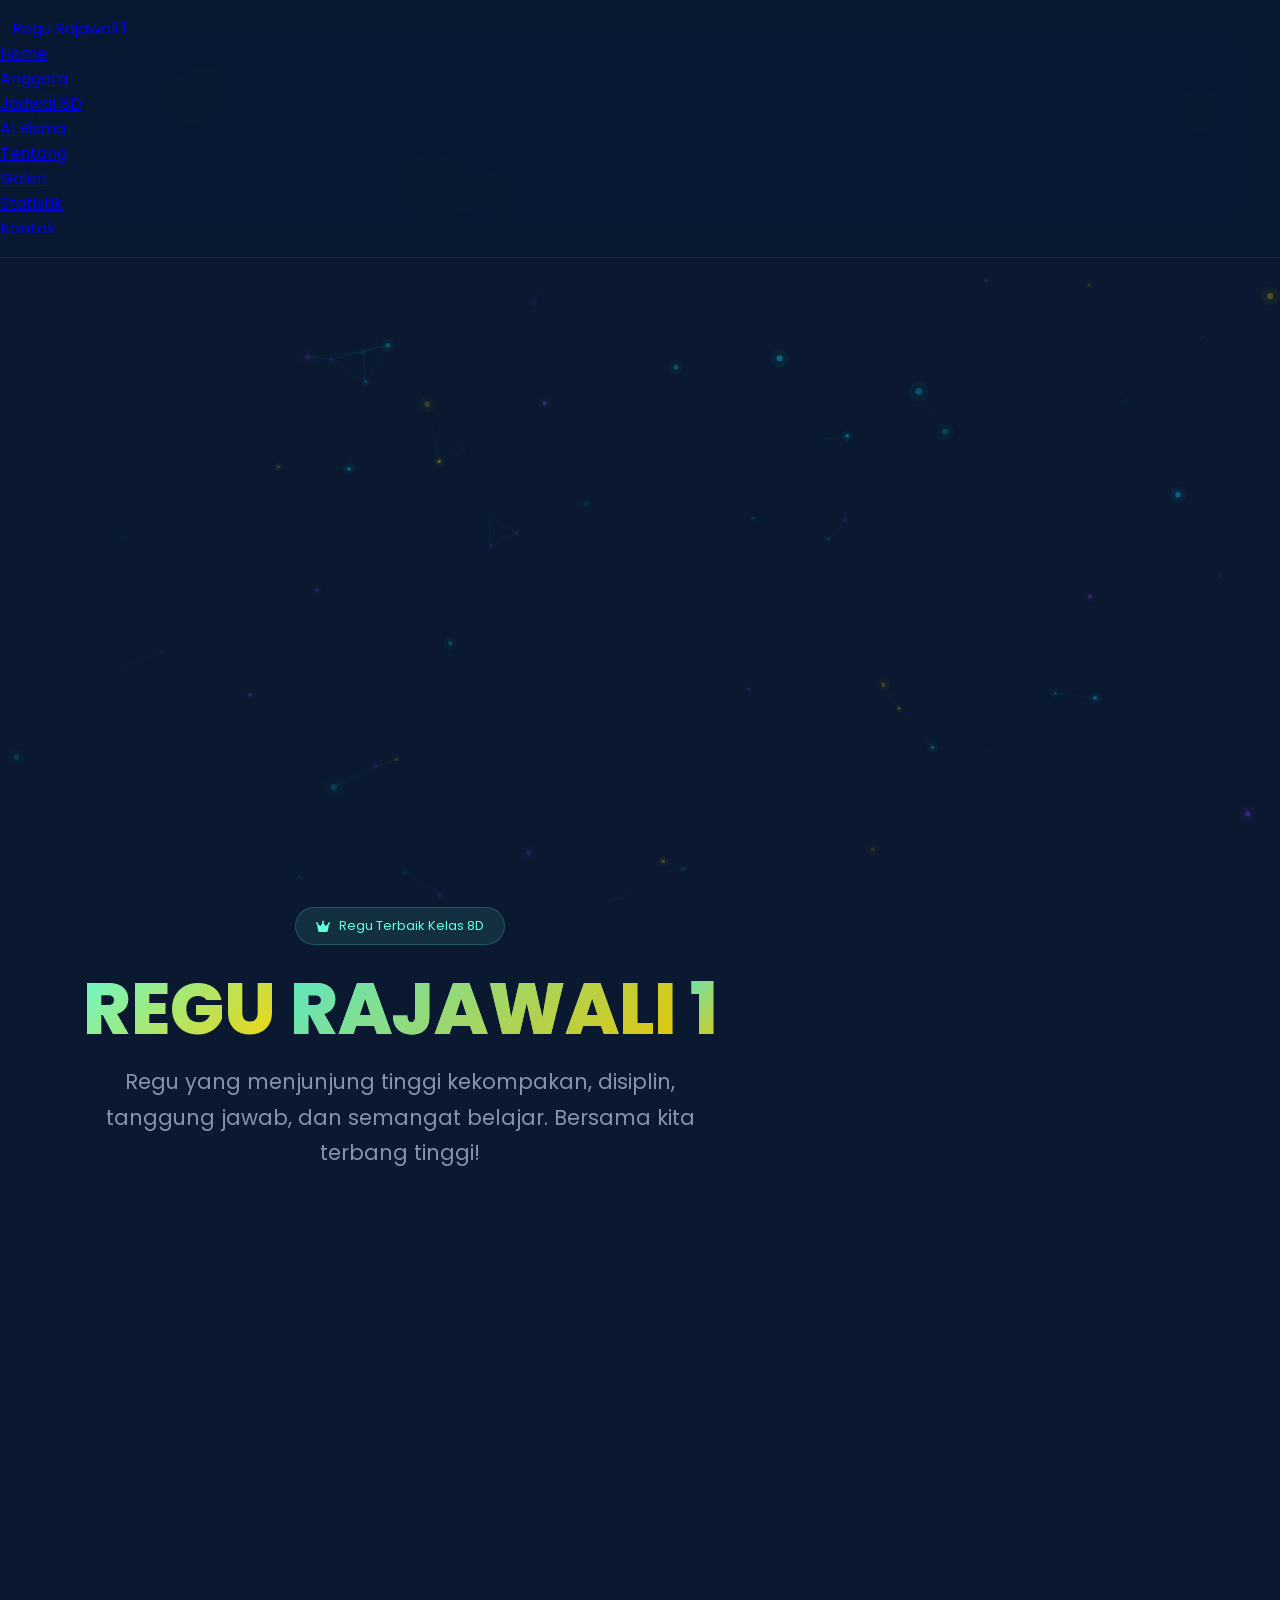
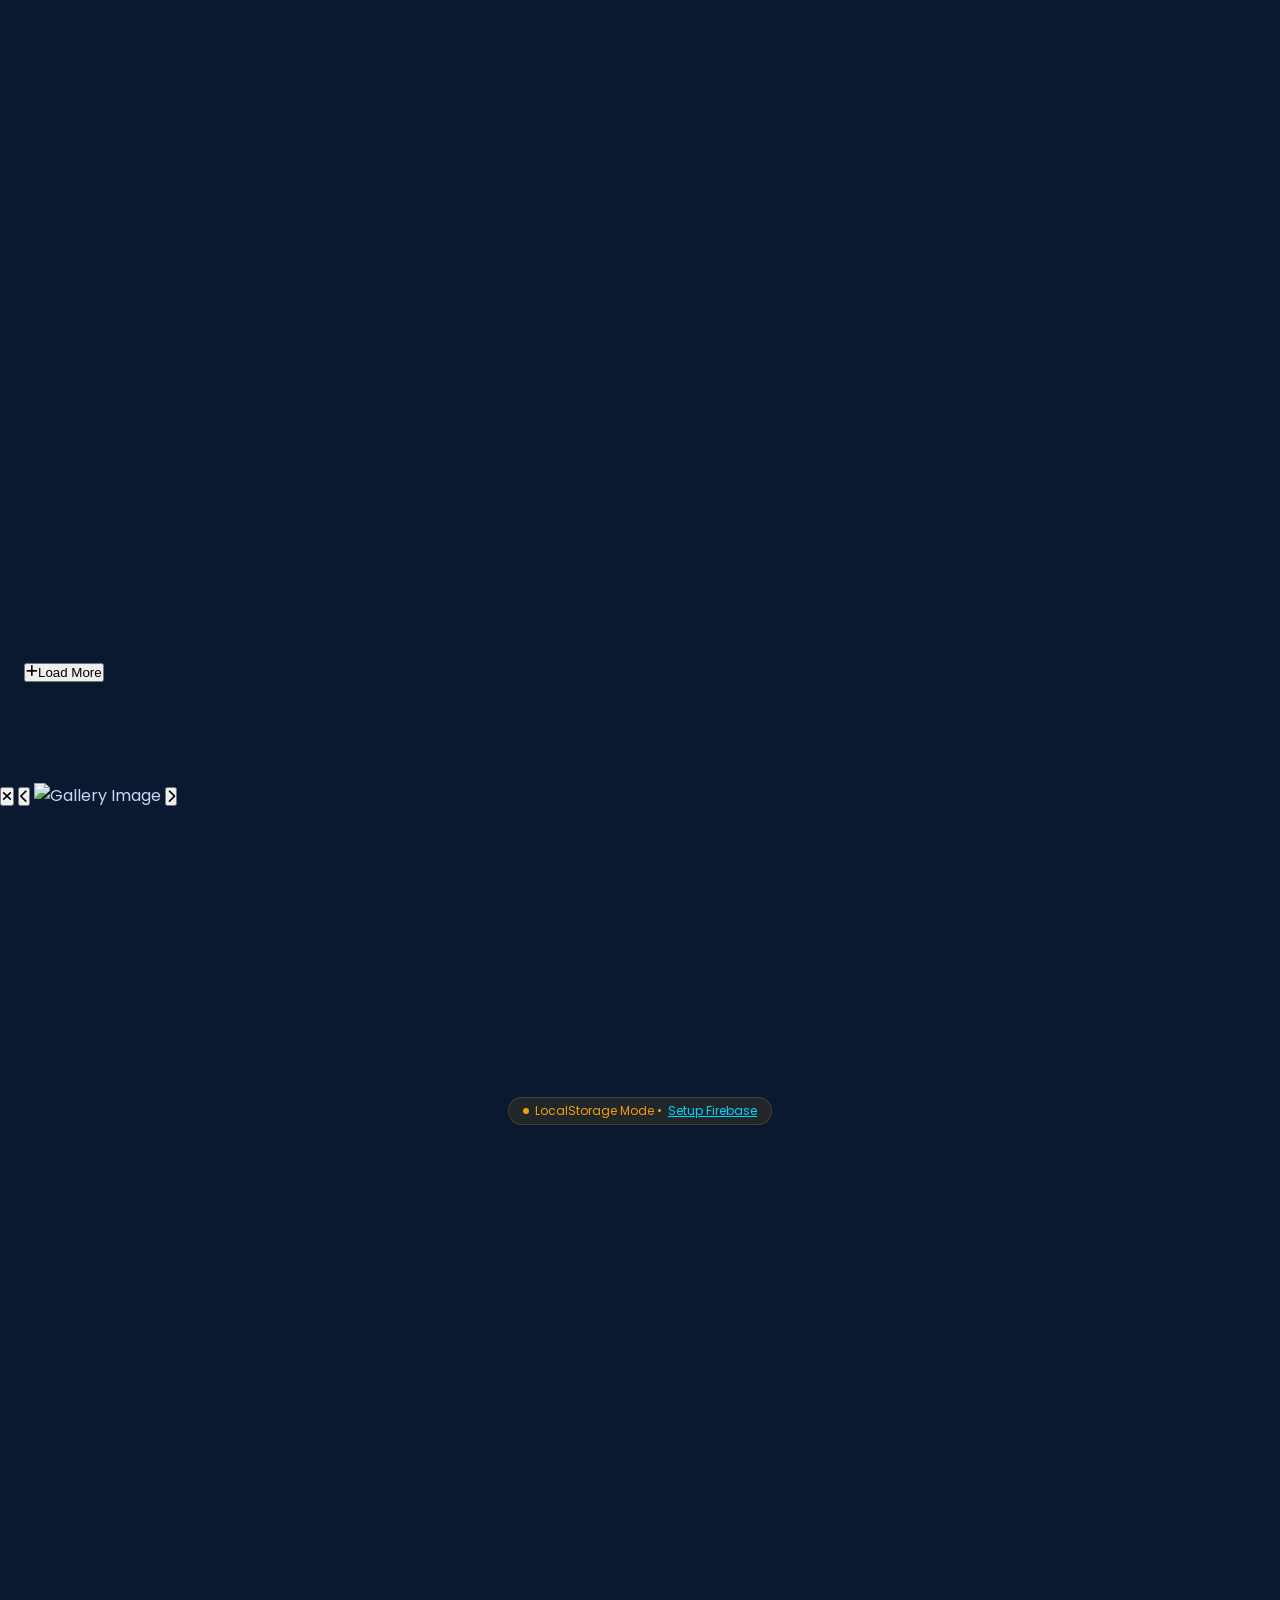
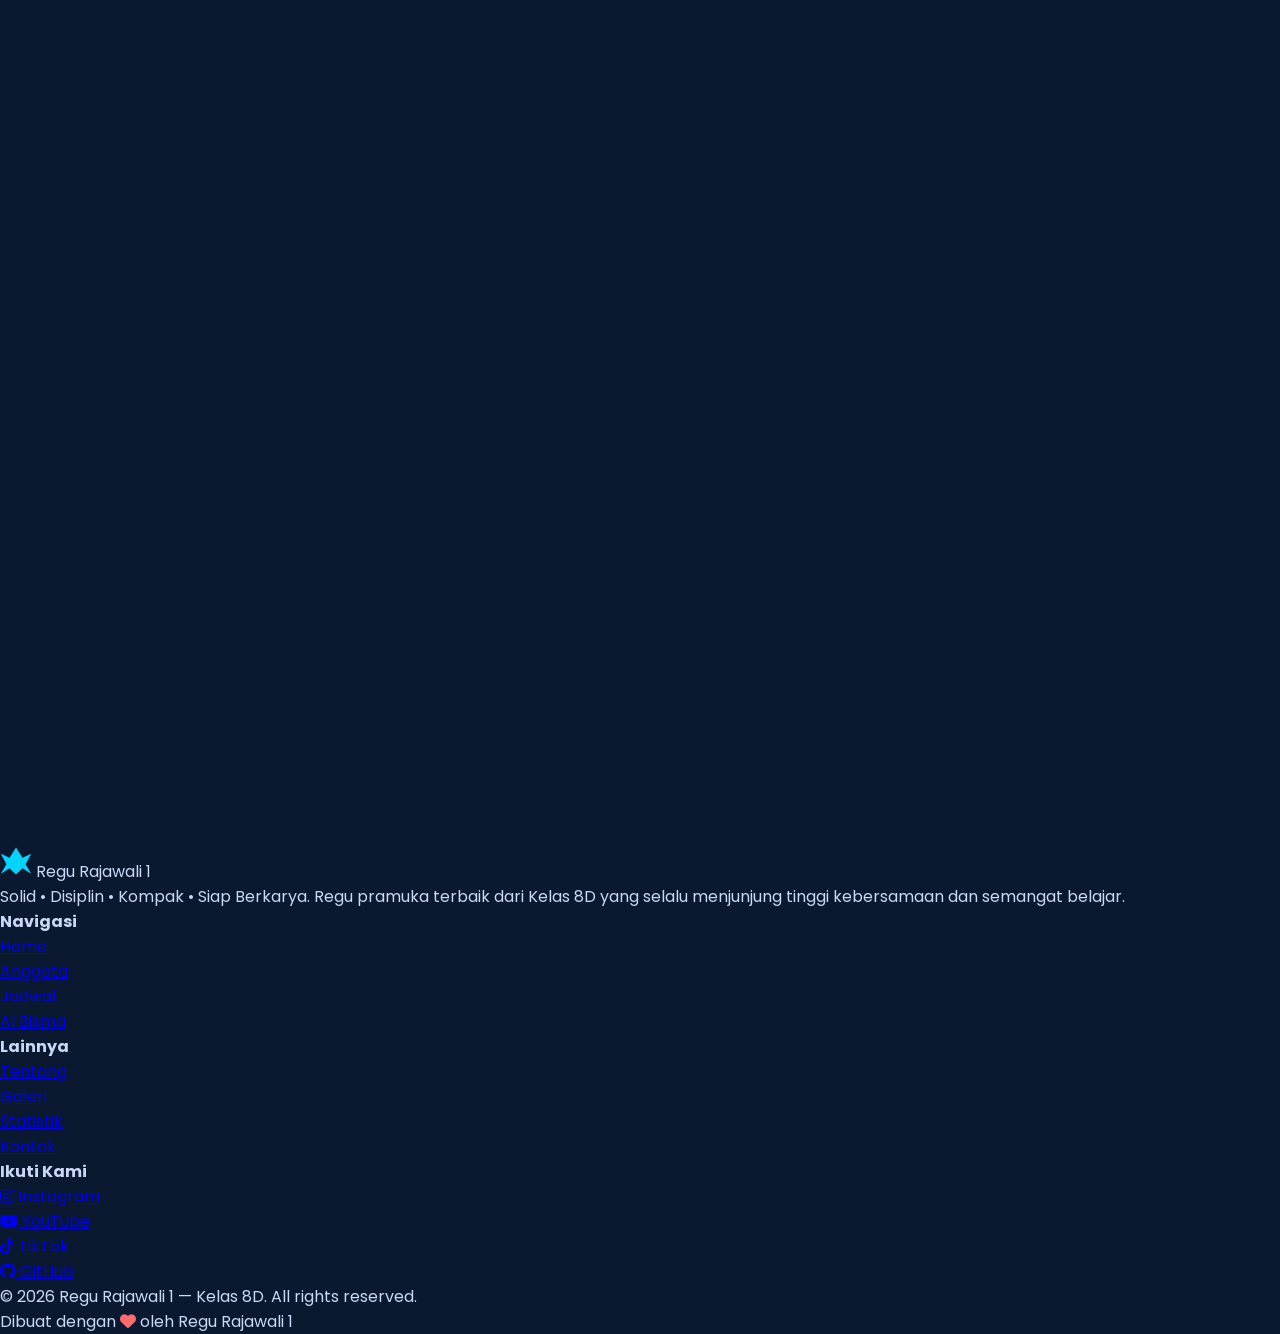
==== commit f9c914e0: "fix: handlePhotoError, Firebase sync, data attributes, gallery" ====
--- a/index.html
+++ b/index.html
@@ -45,12 +45,10 @@
     <link href="https://unpkg.com/aos@2.3.1/dist/aos.css" rel="stylesheet">
     <script src="https://unpkg.com/aos@2.3.1/dist/aos.js"></script>
 
-    <!-- ===== FIREBASE SDK (Realtime Database) ===== -->
-    <script src="https://www.gstatic.com/firebasejs/9.23.0/firebase-app-compat.js"></script>
-    <script src="https://www.gstatic.com/firebasejs/9.23.0/firebase-database-compat.js"></script>
-
     <!-- ===== MAIN CSS ===== -->
     <link rel="stylesheet" href="assets/css/style.css">
+    <script src="https://www.gstatic.com/firebasejs/10.12.2/firebase-app-compat.js"></script>
+    <script src="https://www.gstatic.com/firebasejs/10.12.2/firebase-database-compat.js"></script>
 </head>
 <body>
 
@@ -639,12 +637,17 @@
     <script src="assets/js/admin.js"></script>
 
     <script>
-        // ========== RENDER MEMBERS (with admin photo support) ==========
+        
         function handlePhotoError(img) {
             img.onerror = null;
             img.style.display = "none";
             var ph = document.createElement("div");
             ph.className = "member-photo-placeholder";
+            ph.textContent = img.alt ? img.alt.substring(0,2).toUpperCase() : "??";
+            img.parentElement.appendChild(ph);
+        }
+
+        // ========== RENDER MEMBERS (with admin photo support) ==========";
             ph.textContent = img.alt ? img.alt.substring(0,2) : "??";
             img.parentElement.appendChild(ph);
         }
@@ -681,7 +684,7 @@
                     <div class="member-photo-wrapper">
                         <img class="member-photo" src="${photoSrc}" 
                              alt="${member.name}" 
-                             onerror="handlePhotoError(this)"
+                             onerror="handlePhotoError(this)" data-member-id="member-${member.id}"
                              loading="lazy">
                     </div>
                     <div class="member-role">${roleText}</div>
@@ -701,12 +704,7 @@
             }
         }
 
-        // Listen for admin updates to re-render members
-        function handlePhotoError(img) {
-            img.onerror = null;
-            img.style.display = "none";
-            var ph = document.createElement("div");
-            ph.className = "member-photo-placeholder";
+        // Listen for admin updates to re-render members";
             ph.textContent = img.alt ? img.alt.substring(0,2) : "??";
             img.parentElement.appendChild(ph);
         }
@@ -714,12 +712,7 @@
             renderMembers();
         });
 
-        // ========== SCHEDULE RENDERER ==========
-        function handlePhotoError(img) {
-            img.onerror = null;
-            img.style.display = "none";
-            var ph = document.createElement("div");
-            ph.className = "member-photo-placeholder";
+        // ========== SCHEDULE RENDERER ==========";
             ph.textContent = img.alt ? img.alt.substring(0,2) : "??";
             img.parentElement.appendChild(ph);
         }
@@ -809,7 +802,8 @@
                     .break-row td { color: #d97706; font-weight: 600; }
                     .footer { text-align: center; margin-top: 30px; color: #6b7280; }
                 </style>
-                </head>
+                </style>
+</head>
                 <body>
                     <h1>${scheduleTitle}</h1>
                     ${scheduleHTML}
@@ -844,12 +838,7 @@
             }, 1500);
         }
 
-        // ========== INIT AOS ==========
-        function handlePhotoError(img) {
-            img.onerror = null;
-            img.style.display = "none";
-            var ph = document.createElement("div");
-            ph.className = "member-photo-placeholder";
+        // ========== INIT AOS ==========";
             ph.textContent = img.alt ? img.alt.substring(0,2) : "??";
             img.parentElement.appendChild(ph);
         }
--- a/assets/css/style.css
+++ b/assets/css/style.css
@@ -1,298 +1,84 @@
-/* ===== REGU RAJAWALI 1 - Complete Styles ===== */
-/* Modern Premium Theme - Neon Blue & Gold */
-
-/* --- CSS Variables / Root --- */
+/* ============================================
+   REGU RAJAWALI 1 - Modern Premium CSS
+   ============================================ */
+
+/* ===== CSS VARIABLES ===== */
 :root {
-    /* Primary Colors */
-    --primary: #0a1628;
-    --secondary: #112240;
-    --accent: #00d4ff;
-    --accent2: #ffd700;
-    --accent3: #7c3aed;
-    
-    /* Neon */
-    --neon-blue: #00d4ff;
-    --neon-gold: #ffd700;
-    --neon-purple: #7c3aed;
-    --neon-cyan: #00f5ff;
-    
-    /* Gradients */
-    --gradient-main: linear-gradient(135deg, #0a1628 0%, #1a1a3e 50%, #0d0d2b 100%);
-    --gradient-accent: linear-gradient(135deg, #00d4ff, #7c3aed);
-    --gradient-gold: linear-gradient(135deg, #ffd700, #ff8c00);
-    --gradient-card: linear-gradient(145deg, rgba(17,34,64,0.9), rgba(10,22,40,0.95));
-    
-    /* Glass */
-    --glass-bg: rgba(255,255,255,0.03);
-    --glass-border: rgba(255,255,255,0.08);
-    --glass-shadow: 0 8px 32px rgba(0,0,0,0.3);
-    
-    /* Text */
-    --text-primary: #e8e8e8;
-    --text-secondary: #a0a0b8;
-    --text-muted: #6b7280;
-    
-    /* Spacing */
-    --section-padding: 100px 0;
-    --container-width: 1200px;
-    
-    /* Transitions */
-    --transition-smooth: all 0.4s cubic-bezier(0.25, 0.46, 0.45, 0.94);
-    --transition-bounce: all 0.5s cubic-bezier(0.68, -0.55, 0.265, 1.55);
-    
-    /* Font */
-    --font-main: 'Poppins', -apple-system, BlinkMacSystemFont, sans-serif;
-}
-
-/* --- Reset & Base --- */
-*, *::before, *::after {
-    margin: 0;
-    padding: 0;
-    box-sizing: border-box;
-}
+    --primary: #64ffda;
+    --primary-dark: #00bfa5;
+    --bg-dark: #0a192f;
+    --bg-card: #112240;
+    --bg-card-hover: #1a3356;
+    --text-primary: #ccd6f6;
+    --text-secondary: #8892b0;
+    --text-heading: #e6f1ff;
+    --accent-gold: #ffd700;
+    --danger: #ff6b6b;
+    --success: #10b981;
+    --transition: 0.3s cubic-bezier(0.4, 0, 0.2, 1);
+    --shadow-card: 0 10px 30px -15px rgba(2, 12, 27, 0.7);
+    --shadow-hover: 0 20px 30px -15px rgba(2, 12, 27, 0.9);
+    --radius-sm: 8px;
+    --radius-md: 12px;
+    --radius-lg: 20px;
+    --radius-xl: 28px;
+}
+
+/* ===== GLOBAL ===== */
+* { margin: 0; padding: 0; box-sizing: border-box; }
 
 html {
     scroll-behavior: smooth;
     scroll-padding-top: 80px;
+}
+
+body {
+    font-family: 'Poppins', sans-serif;
+    background: var(--bg-dark);
+    color: var(--text-primary);
     overflow-x: hidden;
-}
-
-body {
-    font-family: var(--font-main);
-    background: var(--primary);
-    color: var(--text-primary);
-    line-height: 1.7;
-    overflow-x: hidden;
-    cursor: none;
-    min-height: 100vh;
-}
-
-/* Custom Cursor */
-.custom-cursor {
-    position: fixed;
-    width: 20px;
-    height: 20px;
-    border-radius: 50%;
-    pointer-events: none;
-    z-index: 99999;
-    mix-blend-mode: difference;
-    transition: transform 0.15s ease;
-    transform: translate(-50%, -50%);
-}
-
-.cursor-dot {
-    width: 6px;
-    height: 6px;
-    background: #fff;
-    border-radius: 50%;
-    position: absolute;
-    top: 50%;
-    left: 50%;
-    transform: translate(-50%, -50%);
-}
-
-.cursor-ring {
-    width: 40px;
-    height: 40px;
-    border: 2px solid var(--neon-blue);
-    border-radius: 50%;
-    position: absolute;
-    top: 50%;
-    left: 50%;
-    transform: translate(-50%, -50%);
-    transition: all 0.3s ease;
-}
-
-.custom-cursor.active .cursor-ring {
-    width: 60px;
-    height: 60px;
-    border-color: var(--neon-gold);
-    background: rgba(255,215,0,0.1);
-}
-
-/* Hide cursor on touch devices */
-@media (hover: none) and (pointer: coarse) {
-    body { cursor: auto; }
-    .custom-cursor { display: none; }
-}
-
-/* --- Scrollbar --- */
-::-webkit-scrollbar {
-    width: 8px;
-}
-::-webkit-scrollbar-track {
-    background: var(--primary);
-}
+    -webkit-font-smoothing: antialiased;
+}
+
+::selection {
+    background: rgba(100, 255, 218, 0.3);
+    color: #fff;
+}
+
+/* ===== SCROLLBAR ===== */
+::-webkit-scrollbar { width: 8px; }
+::-webkit-scrollbar-track { background: var(--bg-dark); }
 ::-webkit-scrollbar-thumb {
-    background: var(--gradient-accent);
+    background: linear-gradient(180deg, var(--primary), var(--primary-dark));
     border-radius: 4px;
 }
-::-webkit-scrollbar-thumb:hover {
-    background: var(--neon-blue);
-}
-
-/* --- Selection --- */
-::selection {
-    background: var(--neon-blue);
-    color: var(--primary);
-}
-
-/* --- Loading Screen --- */
-#loading-screen {
-    position: fixed;
-    inset: 0;
-    z-index: 99998;
-    background: var(--primary);
-    display: flex;
-    flex-direction: column;
-    align-items: center;
-    justify-content: center;
-    transition: opacity 0.8s ease, visibility 0.8s ease;
-}
-
-#loading-screen.hidden {
-    opacity: 0;
-    visibility: hidden;
-    pointer-events: none;
-}
-
-.loading-logo {
-    width: 120px;
-    height: 120px;
-    position: relative;
-    margin-bottom: 40px;
-}
-
-.loading-eagle {
-    width: 100%;
-    height: 100%;
-    animation: eagleFly 2s ease-in-out infinite;
-}
-
-.loading-eagle svg {
-    width: 100%;
-    height: 100%;
-    filter: drop-shadow(0 0 20px rgba(0,212,255,0.5));
-}
-
-.loading-ring {
-    position: absolute;
-    inset: -10px;
-    border: 3px solid transparent;
-    border-top-color: var(--neon-blue);
-    border-right-color: var(--neon-gold);
-    border-radius: 50%;
-    animation: spin 1.5s linear infinite;
-}
-
-.loading-ring:nth-child(2) {
-    inset: -20px;
-    animation: spin 2s linear infinite reverse;
-    border-top-color: var(--neon-gold);
-    border-right-color: var(--neon-purple);
-}
-
-.loading-text {
-    font-size: 1.2rem;
-    font-weight: 600;
-    color: var(--neon-blue);
-    letter-spacing: 4px;
-    animation: pulse 1.5s ease-in-out infinite;
-}
-
-.loading-progress {
-    width: 200px;
-    height: 3px;
-    background: rgba(255,255,255,0.1);
-    border-radius: 2px;
-    margin-top: 20px;
-    overflow: hidden;
-}
-
-.loading-progress-bar {
-    height: 100%;
-    width: 0%;
-    background: var(--gradient-accent);
-    border-radius: 2px;
-    animation: loadProgress 2s ease-in-out forwards;
-}
-
-@keyframes spin {
-    to { transform: rotate(360deg); }
-}
-@keyframes eagleFly {
-    0%, 100% { transform: translateY(0) scale(1); }
-    50% { transform: translateY(-10px) scale(1.05); }
-}
-@keyframes pulse {
-    0%, 100% { opacity: 1; }
-    50% { opacity: 0.5; }
-}
-@keyframes loadProgress {
-    0% { width: 0%; }
-    100% { width: 100%; }
-}
-
-/* --- Three.js Background --- */
-#three-bg {
-    position: fixed;
-    inset: 0;
-    z-index: 0;
-    pointer-events: none;
-}
-
-/* --- Particle Canvas --- */
-#particles-canvas {
-    position: fixed;
-    inset: 0;
-    z-index: 1;
-    pointer-events: none;
-}
-
-/* --- Mouse Glow Effect --- */
-.mouse-glow {
-    position: fixed;
-    width: 400px;
-    height: 400px;
-    border-radius: 50%;
-    background: radial-gradient(circle, rgba(0,212,255,0.06) 0%, transparent 70%);
-    pointer-events: none;
-    z-index: 0;
-    transform: translate(-50%, -50%);
-    transition: opacity 0.3s ease;
-}
-
-/* --- Container --- */
-.container {
-    max-width: var(--container-width);
-    margin: 0 auto;
-    padding: 0 20px;
-    position: relative;
-    z-index: 2;
-}
-
-/* --- Navbar --- */
+::-webkit-scrollbar-thumb:hover { background: var(--primary); }
+
+/* ===== NAVBAR ===== */
 .navbar {
     position: fixed;
     top: 0;
     left: 0;
     right: 0;
-    z-index: 9999;
-    padding: 20px 0;
-    transition: var(--transition-smooth);
-    background: transparent;
+    z-index: 1000;
+    padding: 16px 0;
+    background: rgba(10, 25, 47, 0.85);
+    backdrop-filter: blur(20px) saturate(180%);
+    -webkit-backdrop-filter: blur(20px) saturate(180%);
+    border-bottom: 1px solid rgba(100, 255, 218, 0.08);
+    transition: var(--transition);
 }
 
 .navbar.scrolled {
-    background: rgba(10,22,40,0.92);
-    backdrop-filter: blur(20px) saturate(1.8);
-    -webkit-backdrop-filter: blur(20px) saturate(1.8);
-    border-bottom: 1px solid var(--glass-border);
-    padding: 12px 0;
-    box-shadow: 0 4px 30px rgba(0,0,0,0.3);
-}
-
-.navbar .container {
+    padding: 10px 0;
+    background: rgba(10, 25, 47, 0.95);
+    box-shadow: 0 10px 30px -10px rgba(2, 12, 27, 0.7);
+}
+
+.navbar-container {
+    max-width: 1200px;
+    margin: 0 auto;
+    padding: 0 24px;
     display: flex;
     align-items: center;
     justify-content: space-between;
@@ -303,503 +89,332 @@
     align-items: center;
     gap: 12px;
     text-decoration: none;
-    color: var(--text-primary);
+    cursor: pointer;
+}
+
+.navbar-brand-icon {
+    width: 42px;
+    height: 42px;
+    background: linear-gradient(135deg, var(--primary), var(--primary-dark));
+    border-radius: var(--radius-sm);
+    display: flex;
+    align-items: center;
+    justify-content: center;
+    font-size: 20px;
+    color: var(--bg-dark);
+    font-weight: 800;
+    box-shadow: 0 4px 15px rgba(100, 255, 218, 0.3);
+}
+
+.navbar-brand-text {
+    font-size: 18px;
     font-weight: 700;
-    font-size: 1.3rem;
-    letter-spacing: 1px;
-}
-
-.navbar-brand .brand-icon {
-    width: 40px;
-    height: 40px;
+    color: var(--text-heading);
+    letter-spacing: 0.5px;
+}
+
+.navbar-brand-text span {
+    color: var(--primary);
+}
+
+.navbar-links {
+    display: flex;
+    align-items: center;
+    gap: 32px;
+    list-style: none;
+}
+
+.navbar-links a {
+    text-decoration: none;
+    color: var(--text-secondary);
+    font-size: 14px;
+    font-weight: 500;
+    transition: var(--transition);
+    position: relative;
+}
+
+.navbar-links a::after {
+    content: '';
+    position: absolute;
+    bottom: -4px;
+    left: 0;
+    width: 0;
+    height: 2px;
+    background: var(--primary);
+    transition: var(--transition);
+    border-radius: 1px;
+}
+
+.navbar-links a:hover {
+    color: var(--primary);
+}
+
+.navbar-links a:hover::after {
+    width: 100%;
+}
+
+.navbar-toggle {
+    display: none;
+    background: none;
+    border: none;
+    color: var(--primary);
+    font-size: 24px;
+    cursor: pointer;
+    padding: 8px;
+}
+
+/* ===== HERO SECTION ===== */
+.hero-section {
+    position: relative;
+    min-height: 100vh;
     display: flex;
     align-items: center;
     justify-content: center;
-}
-
-.navbar-brand .brand-icon svg {
+    padding: 120px 24px 80px;
+    overflow: hidden;
+}
+
+#three-bg {
+    position: absolute;
+    top: 0;
+    left: 0;
     width: 100%;
     height: 100%;
-    fill: var(--neon-blue);
-    filter: drop-shadow(0 0 10px rgba(0,212,255,0.3));
-}
-
-.navbar-brand span {
-    background: var(--gradient-accent);
+    z-index: 0;
+}
+
+.hero-content {
+    position: relative;
+    z-index: 1;
+    text-align: center;
+    max-width: 800px;
+}
+
+.hero-badge {
+    display: inline-flex;
+    align-items: center;
+    gap: 8px;
+    padding: 8px 20px;
+    background: rgba(100, 255, 218, 0.1);
+    border: 1px solid rgba(100, 255, 218, 0.2);
+    border-radius: 50px;
+    font-size: 13px;
+    color: var(--primary);
+    margin-bottom: 24px;
+    animation: fadeInDown 0.8s ease;
+}
+
+.hero-title {
+    font-size: clamp(2.5rem, 6vw, 4.5rem);
+    font-weight: 800;
+    line-height: 1.1;
+    color: var(--text-heading);
+    margin-bottom: 16px;
+    animation: fadeInUp 0.8s ease 0.2s both;
+}
+
+.hero-title span {
+    background: linear-gradient(135deg, var(--primary), var(--accent-gold));
     -webkit-background-clip: text;
     -webkit-text-fill-color: transparent;
     background-clip: text;
 }
 
-.nav-links {
-    display: flex;
+.hero-subtitle {
+    font-size: clamp(1rem, 2vw, 1.3rem);
+    color: var(--text-secondary);
+    line-height: 1.7;
+    margin-bottom: 32px;
+    max-width: 600px;
+    margin-left: auto;
+    margin-right: auto;
+    animation: fadeInUp 0.8s ease 0.4s both;
+}
+
+.hero-stats {
+    display: flex;
+    justify-content: center;
+    gap: 40px;
+    margin-bottom: 36px;
+    animation: fadeInUp 0.8s ease 0.6s both;
+}
+
+.hero-stat {
+    text-align: center;
+}
+
+.hero-stat-number {
+    font-size: 28px;
+    font-weight: 800;
+    color: var(--primary);
+}
+
+.hero-stat-label {
+    font-size: 12px;
+    color: var(--text-secondary);
+    text-transform: uppercase;
+    letter-spacing: 1px;
+    margin-top: 4px;
+}
+
+.hero-actions {
+    display: flex;
+    gap: 16px;
+    justify-content: center;
+    flex-wrap: wrap;
+    animation: fadeInUp 0.8s ease 0.8s both;
+}
+
+.btn-primary {
+    padding: 14px 36px;
+    background: linear-gradient(135deg, var(--primary), var(--primary-dark));
+    color: var(--bg-dark);
+    border: none;
+    border-radius: 50px;
+    font-weight: 600;
+    font-size: 15px;
+    cursor: pointer;
+    transition: var(--transition);
+    text-decoration: none;
+    display: inline-flex;
     align-items: center;
     gap: 8px;
-    list-style: none;
-}
-
-.nav-link {
+    font-family: 'Poppins', sans-serif;
+}
+
+.btn-primary:hover {
+    transform: translateY(-2px);
+    box-shadow: 0 10px 30px rgba(100, 255, 218, 0.3);
+}
+
+.btn-secondary {
+    padding: 14px 36px;
+    background: transparent;
+    color: var(--primary);
+    border: 2px solid var(--primary);
+    border-radius: 50px;
+    font-weight: 600;
+    font-size: 15px;
+    cursor: pointer;
+    transition: var(--transition);
     text-decoration: none;
+    display: inline-flex;
+    align-items: center;
+    gap: 8px;
+    font-family: 'Poppins', sans-serif;
+}
+
+.btn-secondary:hover {
+    background: rgba(100, 255, 218, 0.1);
+    transform: translateY(-2px);
+}
+
+/* ===== SECTION COMMON ===== */
+.section {
+    padding: 100px 24px;
+    position: relative;
+}
+
+.section-container {
+    max-width: 1200px;
+    margin: 0 auto;
+}
+
+.section-header {
+    text-align: center;
+    margin-bottom: 60px;
+}
+
+.section-subtitle {
+    display: inline-flex;
+    align-items: center;
+    gap: 8px;
+    font-size: 13px;
+    color: var(--primary);
+    text-transform: uppercase;
+    letter-spacing: 2px;
+    margin-bottom: 12px;
+}
+
+.section-title {
+    font-size: clamp(1.8rem, 4vw, 2.8rem);
+    font-weight: 700;
+    color: var(--text-heading);
+    margin-bottom: 12px;
+}
+
+.section-desc {
     color: var(--text-secondary);
-    font-size: 0.85rem;
-    font-weight: 500;
-    padding: 8px 16px;
-    border-radius: 8px;
-    transition: var(--transition-smooth);
-    position: relative;
-    letter-spacing: 0.5px;
-}
-
-.nav-link::before {
-    content: '';
-    position: absolute;
-    bottom: 2px;
-    left: 50%;
-    transform: translateX(-50%) scaleX(0);
-    width: 60%;
-    height: 2px;
-    background: var(--gradient-accent);
-    border-radius: 1px;
-    transition: transform 0.3s ease;
-}
-
-.nav-link:hover, .nav-link.active {
-    color: var(--text-primary);
-    background: rgba(0,212,255,0.08);
-}
-
-.nav-link:hover::before, .nav-link.active::before {
-    transform: translateX(-50%) scaleX(1);
-}
-
-/* Navbar Toggle (Mobile) */
-.navbar-toggle {
-    display: none;
-    flex-direction: column;
-    gap: 5px;
-    background: none;
-    border: none;
-    cursor: pointer;
-    padding: 8px;
-    z-index: 10000;
-}
-
-.navbar-toggle span {
-    width: 28px;
-    height: 2px;
-    background: var(--text-primary);
-    border-radius: 2px;
-    transition: var(--transition-smooth);
-    transform-origin: center;
-}
-
-.navbar-toggle.active span:nth-child(1) {
-    transform: rotate(45deg) translate(5px, 5px);
-}
-.navbar-toggle.active span:nth-child(2) {
-    opacity: 0;
-    transform: translateX(-10px);
-}
-.navbar-toggle.active span:nth-child(3) {
-    transform: rotate(-45deg) translate(5px, -5px);
-}
-
-/* --- Hero Section --- */
-.hero {
-    min-height: 100vh;
-    display: flex;
-    align-items: center;
-    justify-content: center;
-    position: relative;
-    z-index: 2;
-    padding-top: 80px;
-    overflow: hidden;
-}
-
-.hero-content {
+    max-width: 600px;
+    margin: 0 auto;
+    font-size: 15px;
+    line-height: 1.7;
+}
+
+/* ===== MEMBERS GRID ===== */
+#members-grid {
+    display: grid;
+    grid-template-columns: repeat(auto-fill, minmax(280px, 1fr));
+    gap: 24px;
+    margin-top: 40px;
+}
+
+.member-card {
+    background: var(--bg-card);
+    border-radius: var(--radius-md);
+    padding: 28px 24px;
     text-align: center;
-    max-width: 900px;
-    padding: 40px 20px;
-}
-
-.hero-badge {
-    display: inline-flex;
-    align-items: center;
-    gap: 8px;
-    padding: 8px 20px;
-    background: rgba(0,212,255,0.1);
-    border: 1px solid rgba(0,212,255,0.2);
-    border-radius: 50px;
-    font-size: 0.85rem;
-    color: var(--neon-blue);
-    margin-bottom: 30px;
-    animation: fadeInDown 1s ease;
-}
-
-.hero-badge i {
-    font-size: 0.75rem;
-}
-
-.hero-title {
-    font-size: clamp(2.5rem, 8vw, 6rem);
-    font-weight: 800;
-    line-height: 1.1;
-    margin-bottom: 20px;
-    letter-spacing: -1px;
-}
-
-.hero-title .line {
-    display: block;
-}
-
-.hero-title .gradient-text {
-    background: var(--gradient-accent);
-    -webkit-background-clip: text;
-    -webkit-text-fill-color: transparent;
-    background-clip: text;
-    position: relative;
-}
-
-.hero-title .gold-text {
-    background: var(--gradient-gold);
-    -webkit-background-clip: text;
-    -webkit-text-fill-color: transparent;
-    background-clip: text;
-}
-
-.hero-title .type-wrap {
-    display: inline-block;
-    min-width: 10px;
-}
-
-.hero-title .cursor-blink {
-    display: inline-block;
-    width: 3px;
-    height: 1em;
-    background: var(--neon-blue);
-    margin-left: 4px;
-    animation: blink 0.8s infinite;
-    vertical-align: text-bottom;
-}
-
-@keyframes blink {
-    0%, 100% { opacity: 1; }
-    50% { opacity: 0; }
-}
-
-.hero-subtitle {
-    font-size: clamp(1rem, 2vw, 1.25rem);
-    color: var(--text-secondary);
-    max-width: 650px;
-    margin: 0 auto 40px;
-    line-height: 1.8;
-}
-
-.hero-tagline {
-    display: flex;
-    align-items: center;
-    justify-content: center;
-    gap: 12px;
-    flex-wrap: wrap;
-    margin-bottom: 40px;
-}
-
-.tagline-item {
-    padding: 6px 16px;
-    background: rgba(255,255,255,0.03);
-    border: 1px solid var(--glass-border);
-    border-radius: 50px;
-    font-size: 0.85rem;
-    color: var(--text-secondary);
-    font-weight: 500;
-}
-
-.tagline-item i {
-    margin-right: 6px;
-    color: var(--neon-blue);
-    font-size: 0.75rem;
-}
-
-.hero-actions {
-    display: flex;
-    align-items: center;
-    justify-content: center;
-    gap: 16px;
-    flex-wrap: wrap;
-}
-
-/* --- Buttons --- */
-.btn {
-    display: inline-flex;
-    align-items: center;
-    gap: 10px;
-    padding: 14px 32px;
-    border: none;
-    border-radius: 12px;
-    font-family: var(--font-main);
-    font-size: 0.95rem;
-    font-weight: 600;
-    cursor: pointer;
-    text-decoration: none;
-    transition: var(--transition-smooth);
+    border: 1px solid rgba(100, 255, 218, 0.06);
+    transition: var(--transition);
     position: relative;
     overflow: hidden;
 }
 
-.btn::before {
-    content: '';
-    position: absolute;
-    inset: 0;
-    background: linear-gradient(135deg, rgba(255,255,255,0.1), transparent);
-    opacity: 0;
-    transition: opacity 0.3s ease;
-}
-
-.btn:hover::before {
-    opacity: 1;
-}
-
-.btn-primary {
-    background: var(--gradient-accent);
-    color: #fff;
-    box-shadow: 0 4px 20px rgba(0,212,255,0.3);
-}
-
-.btn-primary:hover {
-    transform: translateY(-3px);
-    box-shadow: 0 8px 30px rgba(0,212,255,0.4);
-}
-
-.btn-gold {
-    background: var(--gradient-gold);
-    color: #1a1a2e;
-    box-shadow: 0 4px 20px rgba(255,215,0,0.3);
-}
-
-.btn-gold:hover {
-    transform: translateY(-3px);
-    box-shadow: 0 8px 30px rgba(255,215,0,0.4);
-}
-
-.btn-outline {
-    background: transparent;
-    color: var(--text-primary);
-    border: 2px solid var(--glass-border);
-}
-
-.btn-outline:hover {
-    border-color: var(--neon-blue);
-    background: rgba(0,212,255,0.08);
-    transform: translateY(-3px);
-}
-
-.btn-glow {
-    position: relative;
-}
-
-.btn-glow::after {
-    content: '';
-    position: absolute;
-    inset: -2px;
-    background: var(--gradient-accent);
-    border-radius: 14px;
-    z-index: -1;
-    opacity: 0;
-    filter: blur(15px);
-    transition: opacity 0.3s ease;
-}
-
-.btn-glow:hover::after {
-    opacity: 0.5;
-}
-
-/* Shimmer Button */
-.btn-shimmer {
-    position: relative;
-    overflow: hidden;
-}
-
-.btn-shimmer::before {
+.member-card::before {
     content: '';
     position: absolute;
     top: 0;
-    left: -100%;
-    width: 100%;
-    height: 100%;
-    background: linear-gradient(90deg, transparent, rgba(255,255,255,0.2), transparent);
-    animation: shimmer 2s infinite;
-}
-
-@keyframes shimmer {
-    0% { left: -100%; }
-    100% { left: 100%; }
-}
-
-/* Scroll Indicator */
-.scroll-indicator {
-    position: absolute;
-    bottom: 30px;
-    left: 50%;
-    transform: translateX(-50%);
-    display: flex;
-    flex-direction: column;
-    align-items: center;
-    gap: 8px;
-    color: var(--text-muted);
-    font-size: 0.75rem;
-    letter-spacing: 2px;
-    text-transform: uppercase;
-    animation: fadeInUp 1s ease 1.5s both;
-}
-
-.scroll-indicator .mouse {
-    width: 26px;
-    height: 40px;
-    border: 2px solid var(--text-muted);
-    border-radius: 13px;
-    position: relative;
-}
-
-.scroll-indicator .mouse::before {
-    content: '';
-    position: absolute;
-    top: 6px;
-    left: 50%;
-    transform: translateX(-50%);
-    width: 3px;
-    height: 8px;
-    background: var(--neon-blue);
-    border-radius: 2px;
-    animation: scrollMouse 2s ease-in-out infinite;
-}
-
-@keyframes scrollMouse {
-    0%, 100% { transform: translateX(-50%) translateY(0); opacity: 1; }
-    50% { transform: translateX(-50%) translateY(12px); opacity: 0.3; }
-}
-
-/* --- Section Styles --- */
-.section {
-    padding: var(--section-padding);
-    position: relative;
-    z-index: 2;
-}
-
-.section-header {
-    text-align: center;
-    margin-bottom: 60px;
-}
-
-.section-label {
-    display: inline-flex;
-    align-items: center;
-    gap: 8px;
-    padding: 6px 16px;
-    background: rgba(0,212,255,0.08);
-    border: 1px solid rgba(0,212,255,0.15);
-    border-radius: 50px;
-    font-size: 0.8rem;
-    color: var(--neon-blue);
-    font-weight: 500;
-    margin-bottom: 16px;
-    letter-spacing: 1px;
-    text-transform: uppercase;
-}
-
-.section-title {
-    font-size: clamp(1.8rem, 4vw, 2.8rem);
-    font-weight: 700;
-    margin-bottom: 16px;
-    line-height: 1.2;
-}
-
-.section-title .gradient-text {
-    background: var(--gradient-accent);
-    -webkit-background-clip: text;
-    -webkit-text-fill-color: transparent;
-    background-clip: text;
-}
-
-.section-description {
-    font-size: 1.05rem;
-    color: var(--text-secondary);
-    max-width: 600px;
-    margin: 0 auto;
-}
-
-/* --- Members Grid --- */
-.members-grid {
-    display: grid;
-    grid-template-columns: repeat(auto-fill, minmax(280px, 1fr));
-    gap: 24px;
-}
-
-.member-card {
-    background: var(--gradient-card);
-    border: 1px solid var(--glass-border);
-    border-radius: 20px;
-    padding: 32px 24px;
-    text-align: center;
-    position: relative;
-    overflow: hidden;
-    transition: var(--transition-smooth);
-    backdrop-filter: blur(10px);
-    transform-style: preserve-3d;
-    perspective: 1000px;
-}
-
-.member-card::before {
-    content: '';
-    position: absolute;
-    inset: 0;
-    background: linear-gradient(135deg, rgba(0,212,255,0.05), rgba(124,58,237,0.05));
+    left: 0;
+    right: 0;
+    height: 3px;
+    background: linear-gradient(90deg, transparent, var(--primary), var(--primary-dark), transparent);
     opacity: 0;
-    transition: opacity 0.3s ease;
-    border-radius: 20px;
+    transition: var(--transition);
 }
 
 .member-card:hover {
-    transform: translateY(-8px) rotateX(5deg);
-    border-color: rgba(0,212,255,0.3);
-    box-shadow: 0 20px 60px rgba(0,212,255,0.1), 0 0 40px rgba(0,212,255,0.05);
+    transform: translateY(-8px);
+    border-color: rgba(100, 255, 218, 0.15);
+    box-shadow: var(--shadow-hover);
+    background: var(--bg-card-hover);
 }
 
 .member-card:hover::before {
     opacity: 1;
 }
 
-.member-card .card-glow {
+.card-number {
     position: absolute;
-    top: -50%;
-    left: -50%;
-    width: 200%;
-    height: 200%;
-    background: radial-gradient(circle, rgba(0,212,255,0.08) 0%, transparent 60%);
-    opacity: 0;
-    transition: opacity 0.5s ease;
-    pointer-events: none;
-}
-
-.member-card:hover .card-glow {
-    opacity: 1;
+    top: 12px;
+    right: 16px;
+    font-size: 11px;
+    color: rgba(100, 255, 218, 0.2);
+    font-weight: 700;
+    letter-spacing: 1px;
 }
 
 .member-photo-wrapper {
-    width: 120px;
-    height: 120px;
-    margin: 0 auto 20px;
+    width: 110px;
+    height: 110px;
+    margin: 0 auto 16px;
     border-radius: 50%;
-    position: relative;
-    overflow: hidden;
-    border: 3px solid transparent;
-    background: var(--gradient-accent);
     padding: 3px;
-    transition: var(--transition-smooth);
+    background: linear-gradient(135deg, var(--primary), var(--primary-dark));
+    transition: var(--transition);
 }
 
 .member-card:hover .member-photo-wrapper {
     transform: scale(1.05);
-    box-shadow: 0 0 30px rgba(0,212,255,0.3);
 }
 
 .member-photo {
@@ -807,1338 +422,179 @@
     height: 100%;
     border-radius: 50%;
     object-fit: cover;
-    background: var(--secondary);
+    border: 3px solid var(--bg-card);
 }
 
 .member-photo-placeholder {
     width: 100%;
     height: 100%;
     border-radius: 50%;
+    background: var(--bg-dark);
     display: flex;
     align-items: center;
     justify-content: center;
-    background: var(--gradient-card);
-    font-size: 2.5rem;
+    font-size: 32px;
     font-weight: 700;
-    color: var(--neon-blue);
+    color: var(--primary);
+}
+
+.member-name {
+    font-size: 18px;
+    font-weight: 600;
+    color: var(--text-heading);
+    margin-bottom: 4px;
 }
 
 .member-role {
-    display: inline-block;
-    padding: 4px 14px;
-    background: rgba(0,212,255,0.1);
-    border: 1px solid rgba(0,212,255,0.15);
-    border-radius: 50px;
-    font-size: 0.75rem;
-    color: var(--neon-blue);
+    font-size: 13px;
+    color: var(--primary);
+    margin-bottom: 12px;
     font-weight: 500;
-    margin-bottom: 12px;
-}
-
-.member-name {
-    font-size: 1.15rem;
-    font-weight: 600;
-    margin-bottom: 8px;
-    color: var(--text-primary);
 }
 
 .member-bio {
-    font-size: 0.85rem;
+    font-size: 13px;
     color: var(--text-secondary);
     line-height: 1.6;
-    margin-bottom: 16px;
-}
-
-.member-social {
-    display: flex;
-    align-items: center;
-    justify-content: center;
-    gap: 10px;
-}
-
-.member-social a {
-    width: 36px;
-    height: 36px;
-    display: flex;
-    align-items: center;
-    justify-content: center;
-    border-radius: 10px;
-    background: rgba(255,255,255,0.03);
-    border: 1px solid var(--glass-border);
-    color: var(--text-secondary);
-    text-decoration: none;
-    transition: var(--transition-smooth);
-}
-
-.member-social a:hover {
-    background: rgba(0,212,255,0.1);
-    color: var(--neon-blue);
-    border-color: var(--neon-blue);
-    transform: translateY(-3px);
-}
-
-/* Card number background */
-.member-card .card-number {
-    position: absolute;
-    top: 10px;
-    right: 16px;
-    font-size: 4rem;
-    font-weight: 800;
-    color: rgba(255,255,255,0.03);
-    line-height: 1;
-    pointer-events: none;
-    user-select: none;
-}
-
-/* --- Schedule Section --- */
-.schedule-container {
-    max-width: 900px;
-    margin: 0 auto;
-}
-
-.schedule-title {
-    text-align: center;
-    font-size: 1.5rem;
-    font-weight: 700;
-    margin-bottom: 8px;
-    color: var(--neon-gold);
-    letter-spacing: 2px;
-}
-
-.schedule-subtitle {
-    text-align: center;
-    font-size: 0.85rem;
-    color: var(--text-muted);
-    margin-bottom: 30px;
-}
-
-.schedule-actions {
-    display: flex;
-    align-items: center;
-    justify-content: center;
-    gap: 12px;
-    margin-bottom: 30px;
-    flex-wrap: wrap;
-}
-
-.schedule-tabs {
-    display: flex;
-    justify-content: center;
-    gap: 6px;
-    margin-bottom: 30px;
-    flex-wrap: wrap;
-}
-
-.schedule-tab {
-    padding: 8px 20px;
-    border-radius: 10px;
-    border: 1px solid var(--glass-border);
-    background: transparent;
-    color: var(--text-secondary);
-    font-family: var(--font-main);
-    font-size: 0.85rem;
-    font-weight: 500;
-    cursor: pointer;
-    transition: var(--transition-smooth);
-}
-
-.schedule-tab:hover {
-    border-color: rgba(0,212,255,0.3);
-    color: var(--text-primary);
-}
-
-.schedule-tab.active {
-    background: rgba(0,212,255,0.1);
-    border-color: var(--neon-blue);
-    color: var(--neon-blue);
-}
-
-.schedule-table {
-    width: 100%;
-    border-collapse: separate;
-    border-spacing: 0 4px;
-}
-
-.schedule-table th {
-    padding: 14px 20px;
-    text-align: left;
-    font-size: 0.9rem;
-    font-weight: 600;
-    border-bottom: 2px solid var(--glass-border);
-    color: var(--text-primary);
-}
-
-.schedule-table td {
-    padding: 12px 20px;
-    font-size: 0.9rem;
-    border-radius: 0;
-}
-
-.schedule-table tr {
-    transition: var(--transition-smooth);
-}
-
-.schedule-table tbody tr {
-    background: rgba(255,255,255,0.02);
-}
-
-.schedule-table tbody tr:hover {
-    background: rgba(255,255,255,0.05);
-    transform: scale(1.002);
-}
-
-.schedule-table .lesson-number {
-    color: var(--text-muted);
-    font-weight: 500;
-    width: 50px;
-}
-
-.schedule-table .lesson-icon {
-    width: 30px;
-    color: var(--neon-blue);
-    font-size: 0.8rem;
-}
-
-.schedule-table .lesson-name {
-    font-weight: 500;
-}
-
-.schedule-table .break-row td {
-    font-weight: 600;
-    color: var(--neon-gold);
-    font-size: 0.85rem;
-    letter-spacing: 0.5px;
-}
-
-.schedule-table .break-row {
-    background: rgba(255,215,0,0.05) !important;
-}
-
-.schedule-footer {
-    text-align: center;
-    margin-top: 30px;
-    padding: 16px;
-    background: rgba(255,255,255,0.02);
-    border-radius: 12px;
-    border: 1px solid var(--glass-border);
-    font-size: 0.85rem;
-    color: var(--text-muted);
-    letter-spacing: 1px;
-}
-
-/* --- AI Bisma Chatbot --- */
-.chatbot-container {
-    max-width: 800px;
-    margin: 0 auto;
-}
-
-.chatbot-card {
-    background: var(--gradient-card);
-    border: 1px solid var(--glass-border);
-    border-radius: 24px;
-    overflow: hidden;
-    backdrop-filter: blur(10px);
-    box-shadow: var(--glass-shadow);
-}
-
-.chatbot-header {
-    display: flex;
-    align-items: center;
-    justify-content: space-between;
-    padding: 20px 24px;
-    background: rgba(0,212,255,0.05);
-    border-bottom: 1px solid var(--glass-border);
-}
-
-.chatbot-info {
-    display: flex;
-    align-items: center;
-    gap: 12px;
-}
-
-.chatbot-avatar {
-    width: 44px;
-    height: 44px;
-    border-radius: 12px;
-    background: var(--gradient-accent);
-    display: flex;
-    align-items: center;
-    justify-content: center;
-    font-size: 1.2rem;
-    font-weight: 700;
-    color: #fff;
-}
-
-.chatbot-name {
-    font-weight: 600;
-    font-size: 1rem;
-}
-
-.chatbot-status {
-    font-size: 0.75rem;
-    color: #10b981;
-    display: flex;
-    align-items: center;
-    gap: 6px;
-}
-
-.chatbot-status .dot {
-    width: 6px;
-    height: 6px;
-    background: #10b981;
-    border-radius: 50%;
-    animation: pulse 2s infinite;
-}
-
-.chatbot-actions {
-    display: flex;
-    gap: 8px;
-}
-
-.chatbot-actions button {
-    width: 36px;
-    height: 36px;
-    border: 1px solid var(--glass-border);
-    border-radius: 10px;
-    background: transparent;
-    color: var(--text-secondary);
-    cursor: pointer;
-    transition: var(--transition-smooth);
-    display: flex;
-    align-items: center;
-    justify-content: center;
-}
-
-.chatbot-actions button:hover {
-    background: rgba(255,255,255,0.05);
-    color: var(--text-primary);
-}
-
-.chatbot-body {
-    height: 400px;
-    overflow-y: auto;
-    padding: 20px;
-}
-
-.chatbot-messages {
-    display: flex;
-    flex-direction: column;
-    gap: 12px;
-}
-
-.chat-message {
-    display: flex;
-    gap: 10px;
-    max-width: 85%;
-    animation: messageSlide 0.3s ease;
-}
-
-@keyframes messageSlide {
-    from { opacity: 0; transform: translateY(10px); }
-    to { opacity: 1; transform: translateY(0); }
-}
-
-.chat-message.bot {
-    align-self: flex-start;
-}
-
-.chat-message.user {
-    align-self: flex-end;
-    flex-direction: row-reverse;
-}
-
-.chat-message .avatar {
-    width: 32px;
-    height: 32px;
-    border-radius: 10px;
-    display: flex;
-    align-items: center;
-    justify-content: center;
-    font-size: 0.8rem;
-    font-weight: 600;
-    flex-shrink: 0;
-}
-
-.chat-message.bot .avatar {
-    background: var(--gradient-accent);
-    color: #fff;
-}
-
-.chat-message.user .avatar {
-    background: var(--gradient-gold);
-    color: #1a1a2e;
-}
-
-.chat-message .bubble {
-    padding: 12px 16px;
-    border-radius: 16px;
-    font-size: 0.9rem;
-    line-height: 1.6;
-    position: relative;
-}
-
-.chat-message.bot .bubble {
-    background: rgba(255,255,255,0.05);
-    border: 1px solid var(--glass-border);
-    border-bottom-left-radius: 4px;
-    color: var(--text-primary);
-}
-
-.chat-message.user .bubble {
-    background: var(--gradient-accent);
-    border-bottom-right-radius: 4px;
-    color: #fff;
-}
-
-.chat-message .bubble .typing-dots {
-    display: flex;
-    gap: 4px;
-    padding: 4px 0;
-}
-
-.chat-message .bubble .typing-dots span {
-    width: 6px;
-    height: 6px;
-    background: var(--neon-blue);
-    border-radius: 50%;
-    animation: typingBounce 1.4s ease-in-out infinite;
-}
-
-.chat-message .bubble .typing-dots span:nth-child(2) { animation-delay: 0.2s; }
-.chat-message .bubble .typing-dots span:nth-child(3) { animation-delay: 0.4s; }
-
-@keyframes typingBounce {
-    0%, 60%, 100% { transform: translateY(0); }
-    30% { transform: translateY(-6px); }
-}
-
-.chatbot-input-area {
-    display: flex;
-    align-items: center;
-    gap: 8px;
-    padding: 16px 20px;
-    background: rgba(0,0,0,0.2);
-    border-top: 1px solid var(--glass-border);
-}
-
-.chatbot-input {
-    flex: 1;
-    padding: 12px 16px;
-    background: rgba(255,255,255,0.05);
-    border: 1px solid var(--glass-border);
-    border-radius: 12px;
-    color: var(--text-primary);
-    font-family: var(--font-main);
-    font-size: 0.9rem;
-    outline: none;
-    transition: var(--transition-smooth);
-}
-
-.chatbot-input:focus {
-    border-color: var(--neon-blue);
-    background: rgba(0,212,255,0.05);
-}
-
-.chatbot-input::placeholder {
-    color: var(--text-muted);
-}
-
-.chatbot-send {
-    width: 44px;
-    height: 44px;
-    border-radius: 12px;
-    background: var(--gradient-accent);
-    border: none;
-    color: #fff;
-    cursor: pointer;
-    transition: var(--transition-smooth);
-    display: flex;
-    align-items: center;
-    justify-content: center;
-}
-
-.chatbot-send:hover {
-    transform: scale(1.05);
-    box-shadow: 0 4px 15px rgba(0,212,255,0.3);
-}
-
-.chatbot-input-area .voice-btn {
-    width: 44px;
-    height: 44px;
-    border-radius: 12px;
-    background: transparent;
-    border: 1px solid var(--glass-border);
-    color: var(--text-secondary);
-    cursor: pointer;
-    transition: var(--transition-smooth);
-    display: flex;
-    align-items: center;
-    justify-content: center;
-}
-
-.chatbot-input-area .voice-btn:hover {
-    background: rgba(255,255,255,0.05);
-    color: var(--neon-blue);
-}
-
-.chatbot-input-area .voice-btn.listening {
-    background: rgba(239,68,68,0.15);
-    border-color: #ef4444;
-    color: #ef4444;
-    animation: pulse 1s infinite;
-}
-
-/* --- Gallery Section --- */
+}
+
+/* ===== GALLERY ===== */
 .gallery-grid {
     display: grid;
-    grid-template-columns: repeat(auto-fill, minmax(280px, 1fr));
+    grid-template-columns: repeat(auto-fill, minmax(250px, 1fr));
     gap: 16px;
-    grid-auto-flow: dense;
 }
 
 .gallery-item {
     position: relative;
-    border-radius: 16px;
+    border-radius: var(--radius-sm);
     overflow: hidden;
+    aspect-ratio: 4/3;
     cursor: pointer;
-    aspect-ratio: 1;
-    transition: var(--transition-smooth);
-}
-
-.gallery-item:nth-child(2),
-.gallery-item:nth-child(5) {
-    grid-row: span 2;
-    aspect-ratio: auto;
 }
 
 .gallery-item img {
     width: 100%;
     height: 100%;
     object-fit: cover;
-    transition: transform 0.5s ease;
+    transition: var(--transition);
 }
 
 .gallery-item:hover img {
-    transform: scale(1.08);
-}
-
-.gallery-item .gallery-overlay {
+    transform: scale(1.1);
+}
+
+.gallery-item-overlay {
     position: absolute;
-    inset: 0;
-    background: linear-gradient(to top, rgba(0,0,0,0.7), transparent);
+    bottom: 0;
+    left: 0;
+    right: 0;
+    padding: 16px;
+    background: linear-gradient(transparent, rgba(10, 25, 47, 0.9));
     opacity: 0;
-    transition: opacity 0.3s ease;
-    display: flex;
-    flex-direction: column;
-    justify-content: flex-end;
-    padding: 20px;
-}
-
-.gallery-item:hover .gallery-overlay {
+    transition: var(--transition);
+}
+
+.gallery-item:hover .gallery-item-overlay {
     opacity: 1;
 }
 
-.gallery-item .gallery-title {
-    font-size: 0.95rem;
+/* ===== SCHEDULE ===== */
+.schedule-table {
+    width: 100%;
+    border-collapse: collapse;
+    background: var(--bg-card);
+    border-radius: var(--radius-md);
+    overflow: hidden;
+}
+
+.schedule-table th {
+    background: linear-gradient(135deg, var(--bg-card-hover), var(--bg-card));
+    color: var(--primary);
+    padding: 14px 18px;
+    text-align: left;
     font-weight: 600;
-    color: #fff;
-    margin-bottom: 4px;
-}
-
-.gallery-item .gallery-subtitle {
-    font-size: 0.8rem;
-    color: rgba(255,255,255,0.7);
-}
-
-/* Lightbox */
-.lightbox {
+    font-size: 14px;
+}
+
+.schedule-table td {
+    padding: 12px 18px;
+    border-bottom: 1px solid rgba(100, 255, 218, 0.06);
+    color: var(--text-secondary);
+    font-size: 14px;
+}
+
+.schedule-table tr:hover td {
+    background: rgba(100, 255, 218, 0.03);
+}
+
+.break-row td {
+    color: var(--accent-gold) !important;
+    font-weight: 600;
+    background: rgba(255, 215, 0, 0.05);
+}
+
+/* ===== ADMIN NOTIFICATION ===== */
+.admin-notification {
     position: fixed;
-    inset: 0;
-    z-index: 100000;
-    background: rgba(0,0,0,0.95);
-    display: flex;
-    align-items: center;
-    justify-content: center;
-    opacity: 0;
-    visibility: hidden;
-    transition: var(--transition-smooth);
-    backdrop-filter: blur(20px);
-}
-
-.lightbox.active {
-    opacity: 1;
-    visibility: visible;
-}
-
-.lightbox img {
-    max-width: 90%;
-    max-height: 85vh;
-    border-radius: 12px;
-    box-shadow: 0 20px 60px rgba(0,0,0,0.5);
-    transform: scale(0.9);
-    transition: transform 0.4s ease;
-}
-
-.lightbox.active img {
-    transform: scale(1);
-}
-
-.lightbox-close {
-    position: absolute;
     top: 20px;
     right: 20px;
-    width: 48px;
-    height: 48px;
-    background: rgba(255,255,255,0.1);
-    border: 1px solid var(--glass-border);
-    border-radius: 50%;
+    z-index: 10000;
+    padding: 14px 24px;
+    border-radius: var(--radius-sm);
+    font-size: 14px;
+    font-weight: 500;
+    display: flex;
+    align-items: center;
+    gap: 10px;
+    transform: translateX(120%);
+    transition: transform 0.4s cubic-bezier(0.68, -0.55, 0.265, 1.55);
+    box-shadow: 0 10px 40px rgba(0,0,0,0.4);
+    max-width: 360px;
+}
+
+.admin-notification.show {
+    transform: translateX(0);
+}
+
+.admin-notification-success {
+    background: linear-gradient(135deg, #10b981, #059669);
     color: #fff;
-    cursor: pointer;
-    display: flex;
-    align-items: center;
-    justify-content: center;
-    transition: var(--transition-smooth);
-}
-
-.lightbox-close:hover {
-    background: rgba(255,255,255,0.2);
-    transform: rotate(90deg);
-}
-
-.lightbox-nav {
-    position: absolute;
-    top: 50%;
-    transform: translateY(-50%);
-    width: 48px;
-    height: 48px;
-    background: rgba(255,255,255,0.1);
-    border: 1px solid var(--glass-border);
-    border-radius: 50%;
+}
+
+.admin-notification-error {
+    background: linear-gradient(135deg, #ef4444, #dc2626);
     color: #fff;
-    cursor: pointer;
-    display: flex;
-    align-items: center;
-    justify-content: center;
-    transition: var(--transition-smooth);
-}
-
-.lightbox-nav:hover {
-    background: rgba(255,255,255,0.2);
-}
-
-.lightbox-nav.prev { left: 20px; }
-.lightbox-nav.next { right: 20px; }
-
-/* --- Stats Section --- */
-.stats-container {
-    display: grid;
-    grid-template-columns: repeat(auto-fit, minmax(200px, 1fr));
-    gap: 20px;
-    margin-bottom: 40px;
-}
-
-.stat-card {
-    background: var(--gradient-card);
-    border: 1px solid var(--glass-border);
-    border-radius: 20px;
-    padding: 28px 20px;
-    text-align: center;
-    transition: var(--transition-smooth);
-    position: relative;
-    overflow: hidden;
-}
-
-.stat-card:hover {
-    transform: translateY(-5px);
-    border-color: rgba(0,212,255,0.2);
-    box-shadow: 0 10px 40px rgba(0,212,255,0.05);
-}
-
-.stat-card .stat-icon {
-    width: 48px;
-    height: 48px;
-    margin: 0 auto 14px;
-    border-radius: 14px;
-    display: flex;
-    align-items: center;
-    justify-content: center;
-    font-size: 1.3rem;
-}
-
-.stat-card .stat-icon.blue { background: rgba(0,212,255,0.12); color: var(--neon-blue); }
-.stat-card .stat-icon.gold { background: rgba(255,215,0,0.12); color: var(--neon-gold); }
-.stat-card .stat-icon.purple { background: rgba(124,58,237,0.12); color: var(--neon-purple); }
-.stat-card .stat-icon.green { background: rgba(16,185,129,0.12); color: #10b981; }
-
-.stat-card .stat-number {
-    font-size: 2rem;
-    font-weight: 700;
-    margin-bottom: 4px;
-    background: var(--gradient-accent);
-    -webkit-background-clip: text;
-    -webkit-text-fill-color: transparent;
-    background-clip: text;
-}
-
-.stat-card .stat-label {
-    font-size: 0.85rem;
-    color: var(--text-secondary);
-    font-weight: 500;
-}
-
-/* Digital Clock */
-.clock-container {
-    text-align: center;
-    padding: 30px;
-    background: var(--gradient-card);
-    border: 1px solid var(--glass-border);
-    border-radius: 20px;
-    backdrop-filter: blur(10px);
-}
-
-.clock-time {
-    font-size: clamp(2.5rem, 6vw, 4rem);
-    font-weight: 700;
-    letter-spacing: 4px;
-    background: var(--gradient-accent);
-    -webkit-background-clip: text;
-    -webkit-text-fill-color: transparent;
-    background-clip: text;
-    font-variant-numeric: tabular-nums;
-}
-
-.clock-date {
-    font-size: 1rem;
-    color: var(--text-secondary);
-    margin-top: 8px;
-    letter-spacing: 1px;
-}
-
-/* --- Contact Section --- */
-.contact-container {
-    display: grid;
-    grid-template-columns: 1fr 1fr;
-    gap: 40px;
-    align-items: start;
-}
-
-.contact-info {
-    display: grid;
-    gap: 20px;
-}
-
-.contact-item {
-    display: flex;
-    align-items: center;
-    gap: 16px;
-    padding: 20px;
-    background: var(--gradient-card);
-    border: 1px solid var(--glass-border);
-    border-radius: 16px;
-    transition: var(--transition-smooth);
-}
-
-.contact-item:hover {
-    transform: translateX(5px);
-    border-color: rgba(0,212,255,0.2);
-}
-
-.contact-item .icon {
-    width: 48px;
-    height: 48px;
-    border-radius: 14px;
-    display: flex;
-    align-items: center;
-    justify-content: center;
-    font-size: 1.2rem;
-    flex-shrink: 0;
-}
-
-.contact-item .icon.blue { background: rgba(0,212,255,0.12); color: var(--neon-blue); }
-.contact-item .icon.gold { background: rgba(255,215,0,0.12); color: var(--neon-gold); }
-.contact-item .icon.purple { background: rgba(124,58,237,0.12); color: var(--neon-purple); }
-
-.contact-item .text h4 {
-    font-size: 0.95rem;
-    font-weight: 600;
-    margin-bottom: 4px;
-}
-
-.contact-item .text p {
-    font-size: 0.85rem;
-    color: var(--text-secondary);
-}
-
-.contact-form {
-    background: var(--gradient-card);
-    border: 1px solid var(--glass-border);
-    border-radius: 20px;
-    padding: 32px;
-}
-
-.form-group {
-    margin-bottom: 20px;
-}
-
-.form-group label {
-    display: block;
-    font-size: 0.85rem;
-    font-weight: 500;
-    margin-bottom: 8px;
-    color: var(--text-secondary);
-}
-
-.form-group input,
-.form-group textarea,
-.form-group select {
-    width: 100%;
-    padding: 12px 16px;
-    background: rgba(255,255,255,0.03);
-    border: 1px solid var(--glass-border);
-    border-radius: 12px;
-    color: var(--text-primary);
-    font-family: var(--font-main);
-    font-size: 0.9rem;
-    outline: none;
-    transition: var(--transition-smooth);
-}
-
-.form-group input:focus,
-.form-group textarea:focus {
-    border-color: var(--neon-blue);
-    background: rgba(0,212,255,0.03);
-}
-
-.form-group textarea {
-    min-height: 120px;
-    resize: vertical;
-}
-
-/* --- Footer --- */
-.footer {
-    padding: 60px 0 30px;
-    position: relative;
-    z-index: 2;
-    border-top: 1px solid var(--glass-border);
-    background: rgba(0,0,0,0.3);
-}
-
-.footer-grid {
-    display: grid;
-    grid-template-columns: 2fr 1fr 1fr 1fr;
-    gap: 40px;
-    margin-bottom: 40px;
-}
-
-.footer-brand .footer-logo {
-    font-size: 1.3rem;
-    font-weight: 700;
-    margin-bottom: 12px;
-    display: flex;
-    align-items: center;
-    gap: 10px;
-}
-
-.footer-brand .footer-logo svg {
-    width: 32px;
-    height: 32px;
-    fill: var(--neon-blue);
-}
-
-.footer-brand p {
-    font-size: 0.85rem;
-    color: var(--text-secondary);
-    line-height: 1.7;
-    max-width: 300px;
-}
-
-.footer h4 {
-    font-size: 0.9rem;
-    font-weight: 600;
-    margin-bottom: 16px;
-    color: var(--text-primary);
-}
-
-.footer ul {
-    list-style: none;
-    display: flex;
-    flex-direction: column;
-    gap: 10px;
-}
-
-.footer ul li a {
-    text-decoration: none;
-    color: var(--text-secondary);
-    font-size: 0.85rem;
-    transition: var(--transition-smooth);
-}
-
-.footer ul li a:hover {
-    color: var(--neon-blue);
-    padding-left: 4px;
-}
-
-.footer-bottom {
-    text-align: center;
-    padding-top: 30px;
-    border-top: 1px solid var(--glass-border);
-    font-size: 0.8rem;
-    color: var(--text-muted);
-}
-
-/* --- Responsive --- */
-@media (max-width: 1024px) {
-    .footer-grid {
-        grid-template-columns: 1fr 1fr;
-    }
-    .members-grid {
-        grid-template-columns: repeat(auto-fill, minmax(250px, 1fr));
-    }
-}
-
-@media (max-width: 768px) {
-    .navbar-toggle {
-        display: flex;
-    }
-    
-    .nav-links {
-        position: fixed;
-        top: 0;
-        right: -320px;
-        width: 300px;
-        height: 100vh;
-        background: rgba(10,22,40,0.98);
-        backdrop-filter: blur(20px);
-        flex-direction: column;
-        padding: 100px 24px 40px;
-        gap: 6px;
-        transition: right 0.4s cubic-bezier(0.25, 0.46, 0.45, 0.94);
-        border-left: 1px solid var(--glass-border);
-    }
-    
-    .nav-links.open {
-        right: 0;
-    }
-    
-    .nav-link {
-        width: 100%;
-        padding: 12px 16px;
-        font-size: 1rem;
-    }
-    
-    .contact-container {
-        grid-template-columns: 1fr;
-    }
-    
-    .members-grid {
-        grid-template-columns: repeat(auto-fill, minmax(240px, 1fr));
-        gap: 16px;
-    }
-    
-    .footer-grid {
-        grid-template-columns: 1fr;
-        gap: 30px;
-    }
-    
-    .hero-actions {
-        flex-direction: column;
-    }
-    
-    .hero-actions .btn {
-        width: 100%;
-        justify-content: center;
-    }
-    
-    .section {
-        padding: 60px 0;
-    }
-    
-    .schedule-table {
-        font-size: 0.8rem;
-    }
-    
-    .schedule-table th,
-    .schedule-table td {
-        padding: 10px 12px;
-    }
-
-    .chatbot-body {
-        height: 320px;
-    }
-
-    .stats-container {
-        grid-template-columns: repeat(2, 1fr);
-    }
-}
-
-@media (max-width: 480px) {
-    .members-grid {
-        grid-template-columns: 1fr;
-    }
-    
-    .stats-container {
-        grid-template-columns: 1fr 1fr;
-        gap: 12px;
-    }
-    
-    .stat-card {
-        padding: 20px 14px;
-    }
-    
-    .gallery-grid {
-        grid-template-columns: 1fr 1fr;
-        gap: 8px;
-    }
-
-    .chatbot-header {
-        flex-direction: column;
-        gap: 10px;
-        align-items: flex-start;
-    }
-
-    .schedule-tabs {
-        gap: 4px;
-    }
-    
-    .schedule-tab {
-        padding: 6px 12px;
-        font-size: 0.75rem;
-    }
-}
-
-/* --- Utility Animations --- */
-@keyframes fadeInUp {
-    from { opacity: 0; transform: translateY(30px); }
-    to { opacity: 1; transform: translateY(0); }
-}
-
-@keyframes fadeInDown {
-    from { opacity: 0; transform: translateY(-30px); }
-    to { opacity: 1; transform: translateY(0); }
-}
-
-@keyframes fadeInLeft {
-    from { opacity: 0; transform: translateX(-30px); }
-    to { opacity: 1; transform: translateX(0); }
-}
-
-@keyframes fadeInRight {
-    from { opacity: 0; transform: translateX(30px); }
-    to { opacity: 1; transform: translateX(0); }
-}
-
-@keyframes scaleIn {
-    from { opacity: 0; transform: scale(0.8); }
-    to { opacity: 1; transform: scale(1); }
-}
-
-/* Floating animation for cards */
-@keyframes float {
-    0%, 100% { transform: translateY(0px); }
-    50% { transform: translateY(-8px); }
-}
-
-.float-anim {
-    animation: float 3s ease-in-out infinite;
-}
-
-.float-anim:nth-child(2) { animation-delay: 0.2s; }
-.float-anim:nth-child(3) { animation-delay: 0.4s; }
-.float-anim:nth-child(4) { animation-delay: 0.6s; }
-.float-anim:nth-child(5) { animation-delay: 0.8s; }
-.float-anim:nth-child(6) { animation-delay: 1s; }
-.float-anim:nth-child(7) { animation-delay: 1.2s; }
-.float-anim:nth-child(8) { animation-delay: 1.4s; }
-
-/* Ripple effect */
-.ripple {
-    position: absolute;
-    border-radius: 50%;
-    background: rgba(255,255,255,0.3);
-    transform: scale(0);
-    animation: rippleAnim 0.6s linear;
-    pointer-events: none;
-}
-
-@keyframes rippleAnim {
-    to { transform: scale(4); opacity: 0; }
-}
-
-/* Mouse trail */
-.mouse-trail {
-    position: fixed;
-    width: 4px;
-    height: 4px;
-    border-radius: 50%;
-    background: var(--neon-blue);
-    pointer-events: none;
-    z-index: 99998;
-    opacity: 0.5;
-    transition: opacity 0.5s ease;
-}
-
-/* Confetti */
-.confetti-piece {
-    position: fixed;
-    z-index: 99999;
-    pointer-events: none;
-    animation: confettiFall linear forwards;
-}
-
-@keyframes confettiFall {
-    0% { transform: translateY(-10px) rotate(0deg); opacity: 1; }
-    100% { transform: translateY(100vh) rotate(720deg); opacity: 0; }
-}
-
-/* Shimmer loading for images */
-.img-shimmer {
-    background: linear-gradient(90deg, var(--secondary) 25%, rgba(255,255,255,0.05) 50%, var(--secondary) 75%);
-    background-size: 200% 100%;
-    animation: shimmerLoading 1.5s infinite;
-}
-
-@keyframes shimmerLoading {
-    0% { background-position: 200% 0; }
-    100% { background-position: -200% 0; }
-}
-
-/* AOS overrides */
-[data-aos] {
-    pointer-events: none;
-}
-[data-aos].aos-animate {
-    pointer-events: auto;
-}
-
-/* Print styles for schedule */
-@media print {
-    .navbar, .footer, .schedule-actions, .schedule-tabs,
-    #three-bg, #particles-canvas, .custom-cursor,
-    .mouse-glow, .scroll-indicator, .chatbot-container,
-    #loading-screen { display: none !important; }
-    
-    body { background: #fff !important; color: #000 !important; }
-    .schedule-table td, .schedule-table th { color: #000 !important; }
-    .schedule-table .break-row td { color: #d97706 !important; }
-    .schedule-table tbody tr { background: #f9fafb !important; }
-    .schedule-container { max-width: 100% !important; }
-    .section { padding: 20px 0 !important; }
-}
-
-/* Scroll-based animations will be handled by AOS + GSAP */
-
-/* =============================================
-   OWNER ADMIN PANEL STYLES
-   ============================================= */
-
-/* --- Login Modal --- */
-.admin-login-modal {
-    position: fixed;
-    inset: 0;
-    z-index: 1000000;
-    display: flex;
-    align-items: center;
-    justify-content: center;
-    opacity: 0;
-    visibility: hidden;
-    transition: all 0.3s ease;
-}
-
-.admin-login-modal.active {
-    opacity: 1;
-    visibility: visible;
-}
-
-.admin-login-overlay {
-    position: absolute;
-    inset: 0;
-    background: rgba(0,0,0,0.8);
-    backdrop-filter: blur(10px);
-}
-
-.admin-login-box {
-    position: relative;
-    width: 420px;
-    max-width: 90vw;
-    background: var(--gradient-card);
-    border: 1px solid var(--glass-border);
-    border-radius: 24px;
-    padding: 40px 32px;
-    text-align: center;
-    transform: scale(0.9) translateY(20px);
-    transition: transform 0.4s cubic-bezier(0.34, 1.56, 0.64, 1);
-    box-shadow: 0 0 60px rgba(0,212,255,0.1);
-}
-
-.admin-login-modal.active .admin-login-box {
-    transform: scale(1) translateY(0);
-}
-
-.admin-login-icon {
-    width: 72px;
-    height: 72px;
-    margin: 0 auto 20px;
-    background: var(--gradient-gold);
-    border-radius: 20px;
-    display: flex;
-    align-items: center;
-    justify-content: center;
-    font-size: 2rem;
-    color: #1a1a2e;
-    box-shadow: 0 0 30px rgba(255,215,0,0.2);
-}
-
-.admin-login-box h2 {
-    font-size: 1.5rem;
-    font-weight: 700;
-    margin-bottom: 8px;
-}
-
-.admin-login-desc {
-    font-size: 0.85rem;
-    color: var(--text-secondary);
-    margin-bottom: 28px;
-}
-
-.admin-login-field {
-    text-align: left;
-    margin-bottom: 18px;
-}
-
-.admin-login-field label {
-    display: block;
-    font-size: 0.8rem;
-    font-weight: 500;
-    color: var(--text-secondary);
-    margin-bottom: 6px;
-}
-
-.admin-login-field label i {
-    margin-right: 6px;
-    color: var(--neon-blue);
-}
-
-.admin-login-field input {
-    width: 100%;
-    padding: 12px 16px;
-    background: rgba(255,255,255,0.04);
-    border: 1px solid var(--glass-border);
-    border-radius: 12px;
-    color: var(--text-primary);
-    font-family: var(--font-main);
-    font-size: 0.9rem;
-    outline: none;
-    transition: var(--transition-smooth);
-}
-
-.admin-login-field input:focus {
-    border-color: var(--neon-blue);
-    background: rgba(0,212,255,0.04);
-    box-shadow: 0 0 20px rgba(0,212,255,0.05);
-}
-
-.admin-password-wrapper {
-    position: relative;
-}
-
-.admin-password-wrapper input {
-    padding-right: 44px;
-}
-
-.admin-toggle-password {
-    position: absolute;
-    right: 8px;
-    top: 50%;
-    transform: translateY(-50%);
-    width: 36px;
-    height: 36px;
-    border: none;
-    background: transparent;
-    color: var(--text-muted);
-    cursor: pointer;
-    border-radius: 8px;
-    display: flex;
-    align-items: center;
-    justify-content: center;
-    transition: var(--transition-smooth);
-}
-
-.admin-toggle-password:hover {
-    color: var(--text-primary);
-    background: rgba(255,255,255,0.05);
-}
-
-.admin-login-error {
-    display: flex;
-    align-items: center;
-    gap: 8px;
-    padding: 10px 14px;
-    background: rgba(239,68,68,0.1);
-    border: 1px solid rgba(239,68,68,0.2);
-    border-radius: 10px;
-    font-size: 0.85rem;
-    color: #ef4444;
-    margin-bottom: 16px;
-}
-
-.admin-login-btn {
-    width: 100%;
-    padding: 14px;
-    background: var(--gradient-gold);
-    border: none;
-    border-radius: 12px;
-    color: #1a1a2e;
-    font-family: var(--font-main);
-    font-size: 0.95rem;
-    font-weight: 600;
-    cursor: pointer;
-    transition: var(--transition-smooth);
-}
-
-.admin-login-btn:hover {
-    transform: translateY(-2px);
-    box-shadow: 0 8px 25px rgba(255,215,0,0.3);
-}
-
-.admin-login-btn:disabled {
-    opacity: 0.7;
-    cursor: not-allowed;
-    transform: none;
-}
-
-.admin-login-footer {
-    margin-top: 20px;
-    font-size: 0.75rem;
-    color: var(--text-muted);
-}
-
-@keyframes shake {
-    0%, 100% { transform: translateX(0); }
-    25% { transform: translateX(-8px); }
-    50% { transform: translateX(8px); }
-    75% { transform: translateX(-4px); }
-}
-
-/* --- Admin Panel Main --- */
+}
+
+.admin-notification-info {
+    background: linear-gradient(135deg, #3b82f6, #2563eb);
+    color: #fff;
+}
+
+/* ===== ADMIN PANEL CSS ===== */
 .admin-panel {
     position: fixed;
-    inset: 0;
-    z-index: 999999;
-    opacity: 0;
-    visibility: hidden;
-    transition: all 0.3s ease;
+    top: 0;
+    left: 0;
+    width: 100%;
+    height: 100%;
+    z-index: 9999;
+    display: none;
 }
 
 .admin-panel.active {
-    opacity: 1;
-    visibility: visible;
+    display: block;
 }
 
 .admin-overlay {
     position: absolute;
-    inset: 0;
+    top: 0;
+    left: 0;
+    width: 100%;
+    height: 100%;
     background: rgba(0,0,0,0.7);
-    backdrop-filter: blur(8px);
+    backdrop-filter: blur(4px);
 }
 
 .admin-container {
@@ -2146,143 +602,112 @@
     top: 50%;
     left: 50%;
     transform: translate(-50%, -50%);
-    width: 90%;
-    max-width: 900px;
+    width: min(90vw, 900px);
     max-height: 85vh;
-    background: var(--gradient-card);
-    border: 1px solid var(--glass-border);
-    border-radius: 24px;
+    background: var(--bg-dark);
+    border: 1px solid rgba(100, 255, 218, 0.15);
+    border-radius: var(--radius-lg);
+    overflow: hidden;
     display: flex;
     flex-direction: column;
-    box-shadow: 0 0 60px rgba(0,0,0,0.5);
-    overflow: hidden;
-}
-
-/* Header */
+    box-shadow: 0 25px 60px rgba(0,0,0,0.5);
+}
+
 .admin-header {
     display: flex;
     align-items: center;
     justify-content: space-between;
-    padding: 20px 24px;
-    border-bottom: 1px solid var(--glass-border);
-    background: rgba(0,0,0,0.2);
+    padding: 16px 24px;
+    border-bottom: 1px solid rgba(100, 255, 218, 0.1);
+    background: rgba(17, 34, 64, 0.95);
 }
 
 .admin-header-left {
     display: flex;
     align-items: center;
-    gap: 14px;
+    gap: 12px;
+}
+
+.admin-header-left h3 {
+    color: var(--text-heading);
+    font-size: 16px;
+}
+
+.admin-header-right {
+    display: flex;
+    gap: 8px;
 }
 
 .admin-logo-icon {
-    width: 44px;
-    height: 44px;
-    background: var(--gradient-gold);
-    border-radius: 14px;
+    width: 36px;
+    height: 36px;
+    background: linear-gradient(135deg, var(--accent-gold), #ff8c00);
+    border-radius: 50%;
     display: flex;
     align-items: center;
     justify-content: center;
-    font-size: 1.3rem;
-    color: #1a1a2e;
-}
-
-.admin-header h3 {
-    font-size: 1.15rem;
-    font-weight: 700;
-}
-
-.admin-subtitle {
-    font-size: 0.75rem;
-    color: var(--text-muted);
-}
-
-.admin-header-right {
-    display: flex;
-    align-items: center;
-    gap: 8px;
-}
-
-.admin-badge {
-    padding: 4px 12px;
-    background: rgba(255,215,0,0.15);
-    border: 1px solid rgba(255,215,0,0.25);
-    border-radius: 8px;
-    font-size: 0.75rem;
-    font-weight: 600;
-    color: var(--neon-gold);
+    color: #fff;
+    font-size: 16px;
 }
 
 .admin-btn-icon {
     width: 36px;
     height: 36px;
-    border: 1px solid var(--glass-border);
+    background: rgba(255,255,255,0.05);
+    border: 1px solid rgba(100, 255, 218, 0.1);
+    border-radius: 50%;
+    color: var(--text-secondary);
+    cursor: pointer;
+    transition: var(--transition);
+    display: flex;
+    align-items: center;
+    justify-content: center;
+    font-size: 14px;
+}
+
+.admin-btn-icon:hover {
+    background: rgba(100, 255, 218, 0.1);
+    color: var(--primary);
+}
+
+.admin-tabs {
+    display: flex;
+    padding: 0 24px;
+    gap: 4px;
+    background: rgba(10, 25, 47, 0.8);
+    border-bottom: 1px solid rgba(100, 255, 218, 0.06);
+}
+
+.admin-tab {
+    padding: 12px 20px;
     background: transparent;
+    border: none;
     color: var(--text-secondary);
-    border-radius: 10px;
-    cursor: pointer;
-    display: flex;
-    align-items: center;
-    justify-content: center;
-    transition: var(--transition-smooth);
-}
-
-.admin-btn-icon:hover {
-    background: rgba(255,255,255,0.05);
-    color: var(--text-primary);
-}
-
-/* Tabs */
-.admin-tabs {
-    display: flex;
-    gap: 4px;
-    padding: 12px 24px;
-    border-bottom: 1px solid var(--glass-border);
-    background: rgba(0,0,0,0.1);
-    overflow-x: auto;
-}
-
-.admin-tab {
-    padding: 8px 18px;
-    border: none;
-    background: transparent;
-    color: var(--text-secondary);
-    font-family: var(--font-main);
-    font-size: 0.85rem;
+    font-size: 13px;
     font-weight: 500;
     cursor: pointer;
-    border-radius: 8px;
-    transition: var(--transition-smooth);
-    white-space: nowrap;
+    transition: var(--transition);
+    border-bottom: 2px solid transparent;
+    display: flex;
+    align-items: center;
+    gap: 8px;
+    font-family: 'Poppins', sans-serif;
 }
 
 .admin-tab:hover {
     color: var(--text-primary);
-    background: rgba(255,255,255,0.05);
+    background: rgba(100, 255, 218, 0.03);
 }
 
 .admin-tab.active {
-    background: rgba(0,212,255,0.1);
-    color: var(--neon-blue);
-}
-
-.admin-tab i {
-    margin-right: 6px;
-}
-
-/* Body */
+    color: var(--primary);
+    border-bottom-color: var(--primary);
+}
+
 .admin-body {
     flex: 1;
     overflow-y: auto;
-    padding: 20px 24px;
-}
-
-.admin-body::-webkit-scrollbar {
-    width: 4px;
-}
-
-.admin-body::-webkit-scrollbar-thumb {
-    background: var(--neon-blue);
-    border-radius: 2px;
+    padding: 0;
 }
 
 .admin-tab-content {
@@ -2291,436 +716,299 @@
 
 .admin-tab-content.active {
     display: block;
-    animation: fadeIn 0.3s ease;
-}
-
-.admin-section-title {
-    font-size: 1rem;
-    font-weight: 600;
-    margin-bottom: 20px;
-    color: var(--neon-blue);
-    display: flex;
-    align-items: center;
-    gap: 10px;
-}
-
-/* Members Grid */
-.admin-members-grid {
-    display: grid;
-    grid-template-columns: repeat(auto-fill, minmax(280px, 1fr));
+}
+
+.admin-btn {
+    padding: 8px 20px;
+    background: rgba(100, 255, 218, 0.1);
+    border: 1px solid rgba(100, 255, 218, 0.2);
+    border-radius: var(--radius-sm);
+    color: var(--primary);
+    cursor: pointer;
+    font-size: 13px;
+    font-family: 'Poppins', sans-serif;
+    transition: var(--transition);
+    display: inline-flex;
+    align-items: center;
+    gap: 6px;
+}
+
+.admin-btn:hover {
+    background: rgba(100, 255, 218, 0.2);
+    transform: translateY(-1px);
+}
+
+.admin-field {
+    margin-bottom: 8px;
+}
+
+.admin-field label {
+    display: block;
+    font-size: 11px;
+    color: var(--text-secondary);
+    text-transform: uppercase;
+    letter-spacing: 0.5px;
+    margin-bottom: 4px;
+}
+
+.admin-field textarea,
+.admin-field input[type="text"],
+.admin-field input[type="password"] {
+    width: 100%;
+    background: rgba(255,255,255,0.05);
+    border: 1px solid rgba(100, 255, 218, 0.1);
+    border-radius: 6px;
+    color: var(--text-primary);
+    padding: 8px 12px;
+    font-size: 13px;
+    font-family: 'Poppins', sans-serif;
+    outline: none;
+    transition: var(--transition);
+}
+
+.admin-field textarea:focus,
+.admin-field input:focus {
+    border-color: var(--primary);
+    background: rgba(100, 255, 218, 0.05);
+}
+
+.admin-member-card {
+    display: flex;
     gap: 16px;
-}
-
-.admin-member-card {
-    background: rgba(255,255,255,0.03);
-    border: 1px solid var(--glass-border);
-    border-radius: 16px;
-    padding: 20px;
-    display: flex;
-    gap: 16px;
-    transition: var(--transition-smooth);
+    padding: 16px;
+    background: rgba(100, 255, 218, 0.02);
+    border: 1px solid rgba(100, 255, 218, 0.08);
+    border-radius: var(--radius-sm);
+    transition: var(--transition);
 }
 
 .admin-member-card:hover {
-    border-color: rgba(0,212,255,0.2);
-    background: rgba(255,255,255,0.05);
-}
-
-.admin-member-photo {
-    width: 100px;
-    height: 100px;
-    border-radius: 14px;
-    overflow: hidden;
-    position: relative;
-    flex-shrink: 0;
-    border: 2px solid var(--glass-border);
-    background: var(--secondary);
-}
-
-.admin-member-photo img {
-    width: 100%;
-    height: 100%;
-    object-fit: cover;
-}
-
-.admin-photo-overlay {
-    position: absolute;
-    inset: 0;
-    background: rgba(0,0,0,0.6);
-    display: flex;
-    flex-direction: column;
-    align-items: center;
-    justify-content: center;
-    opacity: 0;
-    cursor: pointer;
-    transition: opacity 0.3s ease;
-    color: #fff;
-    font-size: 0.75rem;
-    gap: 4px;
-}
-
-.admin-photo-overlay i {
-    font-size: 1.2rem;
-}
-
-.admin-member-photo:hover .admin-photo-overlay {
-    opacity: 1;
-}
-
-.admin-delete-photo {
-    position: absolute;
-    top: 4px;
-    right: 4px;
-    width: 24px;
-    height: 24px;
-    background: rgba(239,68,68,0.8);
-    border: none;
-    border-radius: 6px;
-    color: #fff;
-    cursor: pointer;
-    display: flex;
-    align-items: center;
-    justify-content: center;
-    font-size: 0.7rem;
-    transition: var(--transition-smooth);
-    opacity: 0;
-}
-
-.admin-member-photo:hover .admin-delete-photo {
-    opacity: 1;
+    border-color: rgba(100, 255, 218, 0.15);
+    background: rgba(100, 255, 218, 0.04);
+}
+
+.admin-member-photo-area {
+    text-align: center;
+    min-width: 100px;
 }
 
 .admin-member-info {
     flex: 1;
-    min-width: 0;
-}
-
-.admin-member-info h4 {
-    font-size: 0.9rem;
+}
+
+/* ===== LOGIN MODAL ===== */
+.admin-login-modal {
+    position: fixed;
+    top: 0;
+    left: 0;
+    width: 100%;
+    height: 100%;
+    z-index: 10001;
+    display: flex;
+    align-items: center;
+    justify-content: center;
+}
+
+.admin-login-overlay {
+    position: absolute;
+    top: 0;
+    left: 0;
+    width: 100%;
+    height: 100%;
+    background: rgba(0,0,0,0.8);
+    backdrop-filter: blur(8px);
+}
+
+.admin-login-box {
+    position: relative;
+    background: var(--bg-card);
+    padding: 40px 32px;
+    border-radius: var(--radius-lg);
+    width: min(90vw, 380px);
+    border: 1px solid rgba(100, 255, 218, 0.15);
+    box-shadow: 0 25px 60px rgba(0,0,0,0.5);
+    animation: scaleIn 0.3s ease;
+}
+
+.admin-login-icon {
+    width: 64px;
+    height: 64px;
+    background: linear-gradient(135deg, var(--accent-gold), #ff8c00);
+    border-radius: 50%;
+    display: flex;
+    align-items: center;
+    justify-content: center;
+    font-size: 28px;
+    color: #fff;
+    margin: 0 auto 16px;
+    box-shadow: 0 8px 25px rgba(255, 215, 0, 0.3);
+}
+
+.admin-login-box h3 {
+    text-align: center;
+    color: var(--text-heading);
+    margin-bottom: 24px;
+    font-size: 20px;
+}
+
+.admin-login-field {
+    margin-bottom: 16px;
+}
+
+.admin-login-field label {
+    display: block;
+    font-size: 12px;
+    color: var(--text-secondary);
+    margin-bottom: 6px;
+    font-weight: 500;
+}
+
+.admin-login-field input {
+    width: 100%;
+    padding: 12px 14px;
+    background: rgba(255,255,255,0.05);
+    border: 1px solid rgba(100, 255, 218, 0.15);
+    border-radius: var(--radius-sm);
+    color: var(--text-primary);
+    font-size: 14px;
+    font-family: 'Poppins', sans-serif;
+    outline: none;
+    transition: var(--transition);
+}
+
+.admin-login-field input:focus {
+    border-color: var(--primary);
+    box-shadow: 0 0 0 3px rgba(100, 255, 218, 0.1);
+}
+
+.admin-login-btn {
+    width: 100%;
+    padding: 14px;
+    background: linear-gradient(135deg, var(--primary), var(--primary-dark));
+    color: var(--bg-dark);
+    border: none;
+    border-radius: var(--radius-sm);
+    font-size: 15px;
     font-weight: 600;
-    margin-bottom: 10px;
-}
-
-.admin-field {
-    margin-bottom: 8px;
-}
-
-.admin-field label {
-    display: block;
-    font-size: 0.7rem;
-    color: var(--text-muted);
-    margin-bottom: 4px;
-    font-weight: 500;
-}
-
-.admin-input {
-    width: 100%;
-    padding: 8px 10px;
-    background: rgba(255,255,255,0.04);
-    border: 1px solid var(--glass-border);
-    border-radius: 8px;
-    color: var(--text-primary);
-    font-family: var(--font-main);
-    font-size: 0.8rem;
-    outline: none;
-    transition: var(--transition-smooth);
-}
-
-.admin-input:focus {
-    border-color: var(--neon-blue);
-}
-
-.admin-textarea {
-    resize: vertical;
-    min-height: 50px;
-}
-
-/* Gallery Upload */
-.admin-upload-area {
-    border: 2px dashed var(--glass-border);
-    border-radius: 16px;
-    padding: 40px 20px;
-    text-align: center;
     cursor: pointer;
-    transition: var(--transition-smooth);
-    margin-bottom: 20px;
-}
-
-.admin-upload-area:hover {
-    border-color: var(--neon-blue);
-    background: rgba(0,212,255,0.03);
-}
-
-.admin-upload-area i {
-    font-size: 2.5rem;
-    color: var(--neon-blue);
-    margin-bottom: 12px;
-}
-
-.admin-upload-area p {
-    font-weight: 600;
-    margin-bottom: 4px;
-}
-
-.admin-upload-area span {
-    font-size: 0.8rem;
-    color: var(--text-muted);
-}
-
-.admin-gallery-grid {
-    display: grid;
-    grid-template-columns: repeat(auto-fill, minmax(150px, 1fr));
-    gap: 12px;
-}
-
-.admin-gallery-item {
-    position: relative;
-    border-radius: 12px;
-    overflow: hidden;
-    aspect-ratio: 1;
-    border: 1px solid var(--glass-border);
-}
-
-.admin-gallery-item img {
-    width: 100%;
-    height: 100%;
-    object-fit: cover;
-}
-
-.admin-gallery-item-overlay {
-    position: absolute;
-    inset: 0;
-    background: rgba(0,0,0,0.5);
+    transition: var(--transition);
+    font-family: 'Poppins', sans-serif;
     display: flex;
     align-items: center;
     justify-content: center;
-    opacity: 0;
-    transition: opacity 0.3s ease;
-}
-
-.admin-gallery-item:hover .admin-gallery-item-overlay {
-    opacity: 1;
-}
-
-.admin-btn-danger {
-    width: 36px;
-    height: 36px;
-    background: rgba(239,68,68,0.8);
-    border: none;
-    border-radius: 10px;
-    color: #fff;
-    cursor: pointer;
-    transition: var(--transition-smooth);
-}
-
-.admin-btn-danger:hover {
-    background: #ef4444;
-    transform: scale(1.1);
-}
-
-.admin-gallery-item-info {
-    position: absolute;
-    bottom: 0;
-    left: 0;
-    right: 0;
-    padding: 8px;
-    background: linear-gradient(to top, rgba(0,0,0,0.7), transparent);
-    font-size: 0.7rem;
-    color: #fff;
-}
-
-/* Admin Stats */
-.admin-stats-grid {
-    display: grid;
-    grid-template-columns: repeat(auto-fill, minmax(180px, 1fr));
-    gap: 16px;
-    margin-bottom: 20px;
-}
-
-.admin-stat-box {
-    background: rgba(255,255,255,0.03);
-    border: 1px solid var(--glass-border);
-    border-radius: 16px;
-    padding: 20px;
-    text-align: center;
-}
-
-.admin-stat-icon {
-    width: 44px;
-    height: 44px;
-    margin: 0 auto 10px;
-    border-radius: 12px;
-    display: flex;
-    align-items: center;
-    justify-content: center;
-    font-size: 1.1rem;
-}
-
-.admin-stat-icon.blue { background: rgba(0,212,255,0.12); color: var(--neon-blue); }
-.admin-stat-icon.gold { background: rgba(255,215,0,0.12); color: var(--neon-gold); }
-.admin-stat-icon.purple { background: rgba(124,58,237,0.12); color: var(--neon-purple); }
-.admin-stat-icon.green { background: rgba(16,185,129,0.12); color: #10b981; }
-
-.admin-stat-value {
-    font-size: 1.5rem;
-    font-weight: 700;
-    margin-bottom: 4px;
-    background: var(--gradient-accent);
-    -webkit-background-clip: text;
-    -webkit-text-fill-color: transparent;
-    background-clip: text;
-}
-
-.admin-stat-label {
-    font-size: 0.8rem;
-    color: var(--text-muted);
-}
-
-.admin-warning {
-    display: flex;
-    align-items: flex-start;
-    gap: 10px;
-    padding: 14px;
-    background: rgba(255,215,0,0.06);
-    border: 1px solid rgba(255,215,0,0.15);
-    border-radius: 12px;
-    font-size: 0.8rem;
-    color: var(--text-secondary);
-    line-height: 1.6;
-}
-
-.admin-warning i {
-    color: var(--neon-gold);
-    margin-top: 2px;
-}
-
-.admin-warning code {
-    color: var(--neon-blue);
-    font-size: 0.75rem;
-}
-
-.admin-empty {
-    text-align: center;
-    padding: 40px;
-    color: var(--text-muted);
-}
-
-.admin-empty i {
-    font-size: 2.5rem;
-    margin-bottom: 12px;
-    opacity: 0.3;
-}
-
-.admin-loading {
-    display: flex;
-    align-items: center;
-    justify-content: center;
-    gap: 10px;
-    padding: 60px;
-    color: var(--text-muted);
-}
-
-/* Notification */
-.admin-notification {
-    position: fixed;
-    top: 20px;
-    right: 20px;
-    z-index: 1000001;
-    display: flex;
-    align-items: center;
-    gap: 10px;
-    padding: 14px 20px;
-    border-radius: 12px;
-    font-size: 0.85rem;
-    font-weight: 500;
-    box-shadow: 0 8px 30px rgba(0,0,0,0.3);
-    transform: translateX(120%);
-    transition: transform 0.4s cubic-bezier(0.34, 1.56, 0.64, 1);
-    backdrop-filter: blur(10px);
-}
-
-.admin-notification.show {
-    transform: translateX(0);
-}
-
-.admin-notification-success {
-    background: rgba(16,185,129,0.95);
-    color: #fff;
-    border: 1px solid rgba(16,185,129,0.5);
-}
-
-.admin-notification-error {
-    background: rgba(239,68,68,0.95);
-    color: #fff;
-    border: 1px solid rgba(239,68,68,0.5);
-}
-
-.admin-notification-info {
-    background: rgba(59,130,246,0.95);
-    color: #fff;
-    border: 1px solid rgba(59,130,246,0.5);
-}
-
-.admin-notification-warning {
-    background: rgba(245,158,11,0.95);
-    color: #1a1a2e;
-    border: 1px solid rgba(245,158,11,0.5);
-}
-
-/* Animation */
-@keyframes fadeIn {
-    from { opacity: 0; transform: translateY(10px); }
+    gap: 8px;
+}
+
+.admin-login-btn:hover {
+    transform: translateY(-2px);
+    box-shadow: 0 8px 25px rgba(100, 255, 218, 0.3);
+}
+
+/* ===== ANIMATIONS ===== */
+@keyframes fadeInUp {
+    from { opacity: 0; transform: translateY(30px); }
     to { opacity: 1; transform: translateY(0); }
 }
 
-/* Responsive Admin */
+@keyframes fadeInDown {
+    from { opacity: 0; transform: translateY(-20px); }
+    to { opacity: 1; transform: translateY(0); }
+}
+
+@keyframes scaleIn {
+    from { opacity: 0; transform: scale(0.9); }
+    to { opacity: 1; transform: scale(1); }
+}
+
+@keyframes float {
+    0%, 100% { transform: translateY(0px); }
+    50% { transform: translateY(-10px); }
+}
+
+@keyframes pulse {
+    0%, 100% { opacity: 1; }
+    50% { opacity: 0.5; }
+}
+
+@keyframes shimmer {
+    0% { background-position: -200% center; }
+    100% { background-position: 200% center; }
+}
+
+.animate-float { animation: float 3s ease-in-out infinite; }
+
+/* ===== RESPONSIVE ===== */
 @media (max-width: 768px) {
-    .admin-container {
-        width: 95%;
-        max-height: 90vh;
+    .navbar-links {
+        display: none;
+        position: absolute;
+        top: 100%;
+        left: 0;
+        right: 0;
+        background: rgba(10, 25, 47, 0.98);
+        backdrop-filter: blur(20px);
+        flex-direction: column;
+        padding: 16px 24px;
+        gap: 16px;
+        border-bottom: 1px solid rgba(100, 255, 218, 0.1);
     }
-    
-    .admin-members-grid {
+
+    .navbar-links.active {
+        display: flex;
+    }
+
+    .navbar-toggle {
+        display: block;
+    }
+
+    .hero-stats {
+        gap: 24px;
+    }
+
+    #members-grid {
         grid-template-columns: 1fr;
     }
-    
-    .admin-header {
-        flex-direction: column;
-        gap: 12px;
-        text-align: center;
+
+    .gallery-grid {
+        grid-template-columns: repeat(auto-fill, minmax(160px, 1fr));
     }
-    
+
     .admin-member-card {
         flex-direction: column;
         align-items: center;
         text-align: center;
     }
-    
-    .admin-gallery-grid {
-        grid-template-columns: repeat(2, 1fr);
+}
+
+@media (max-width: 480px) {
+    .hero-actions {
+        flex-direction: column;
+        align-items: stretch;
     }
-    
-    .admin-login-box {
-        padding: 28px 20px;
+
+    .btn-primary, .btn-secondary {
+        text-align: center;
+        justify-content: center;
     }
-}
-
-@media (max-width: 480px) {
-    .admin-gallery-grid {
-        grid-template-columns: repeat(2, 1fr);
-        gap: 8px;
+
+    .hero-stats {
+        flex-wrap: wrap;
+        gap: 16px;
     }
-    
-    .admin-stats-grid {
-        grid-template-columns: 1fr 1fr;
+
+    .admin-container {
+        width: 95vw;
+        max-height: 90vh;
     }
-    
-    .admin-tabs {
-        padding: 8px 12px;
-    }
-    
-    .admin-tab {
-        padding: 6px 12px;
-        font-size: 0.75rem;
-    }
-}
+}
+
+/* ===== EAGLE SVG WATERMARK ===== */
+.watermark {
+    position: fixed;
+    bottom: 12px;
+    right: 16px;
+    opacity: 0.03;
+    font-size: 40px;
+    pointer-events: none;
+    z-index: 1;
+}
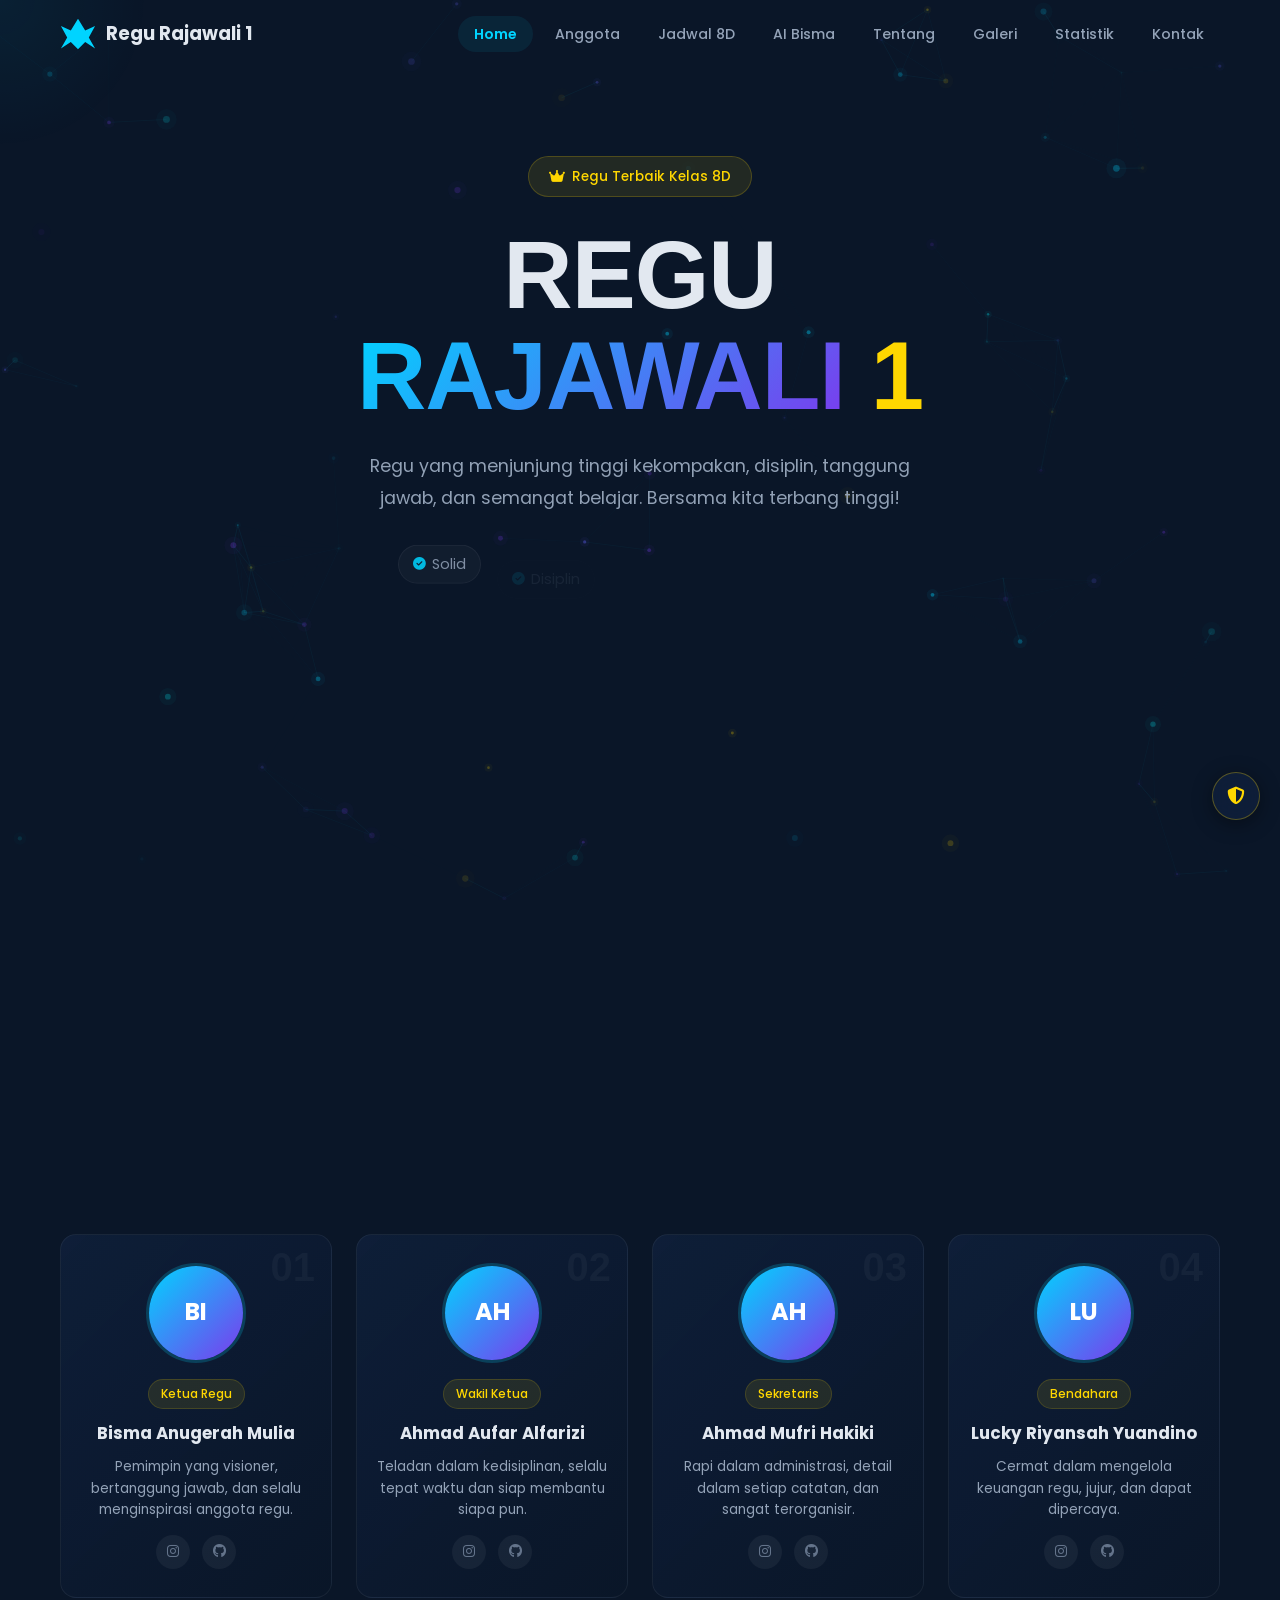
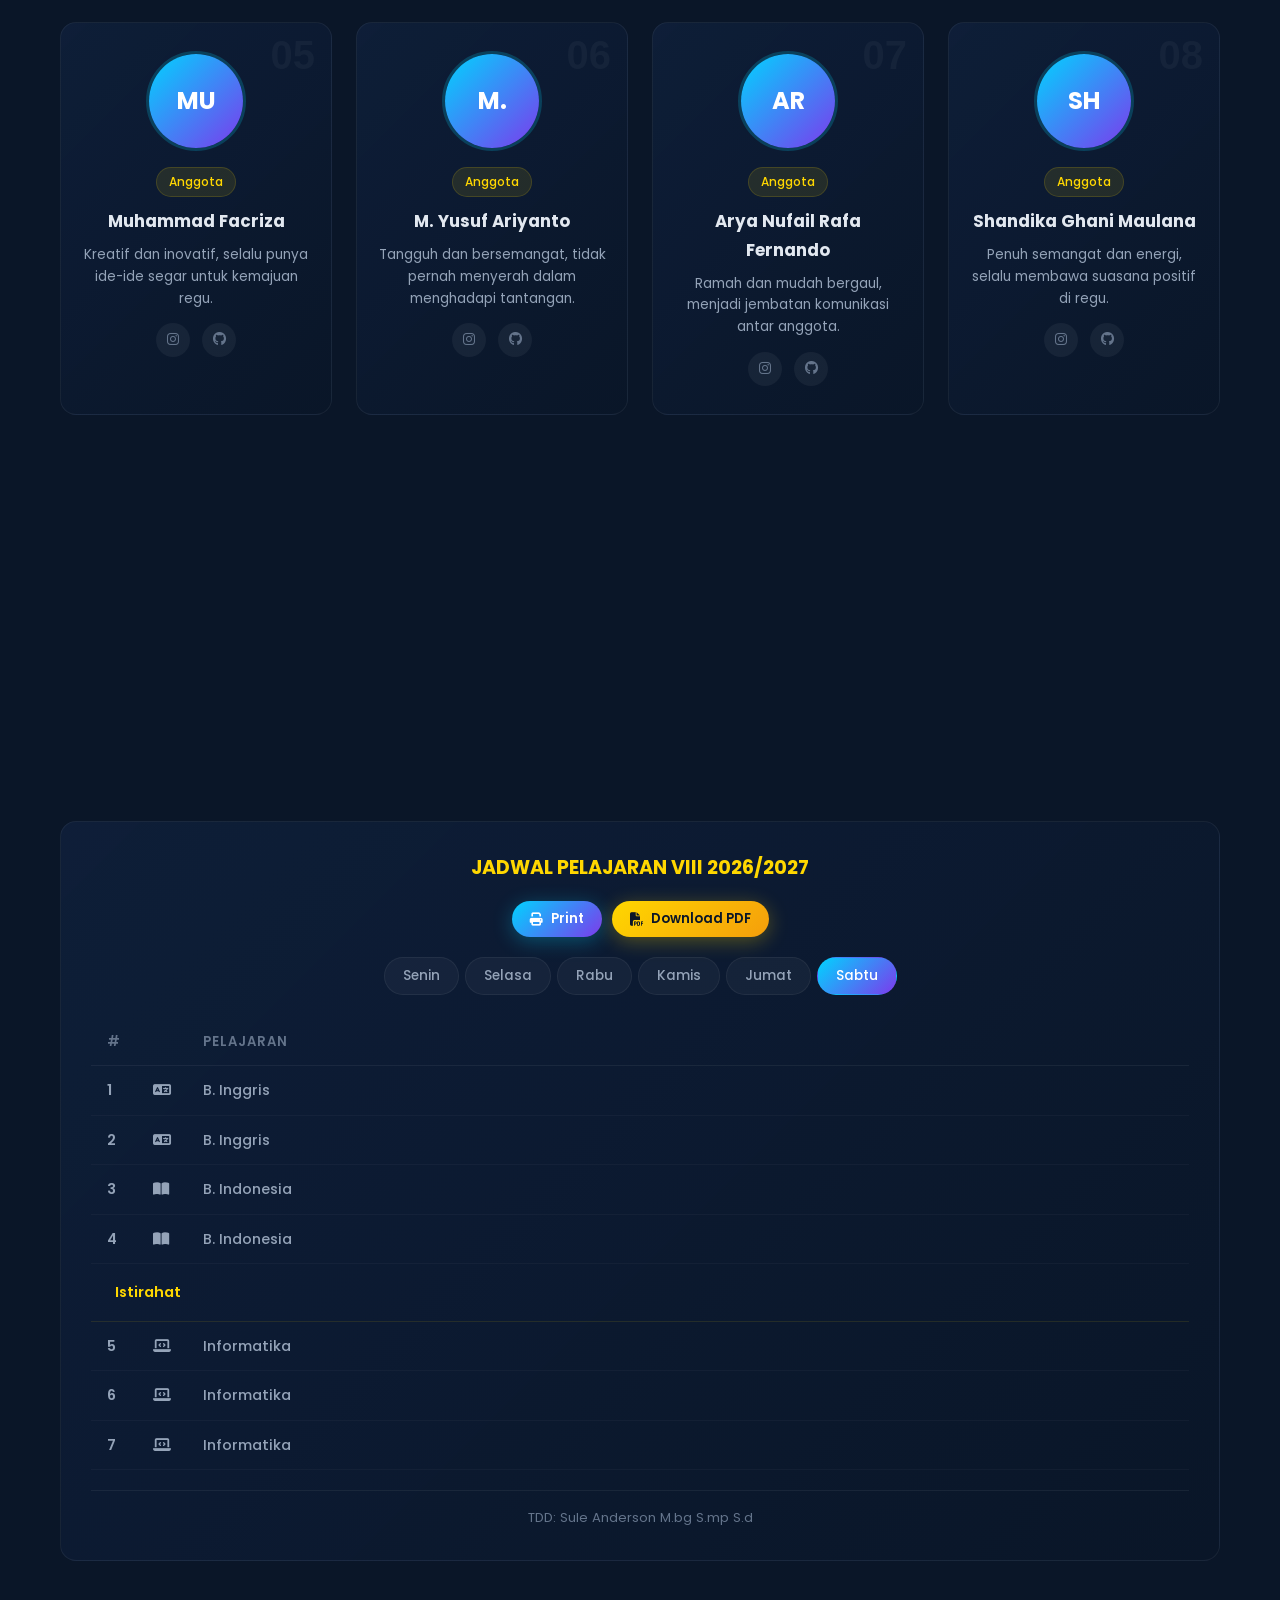
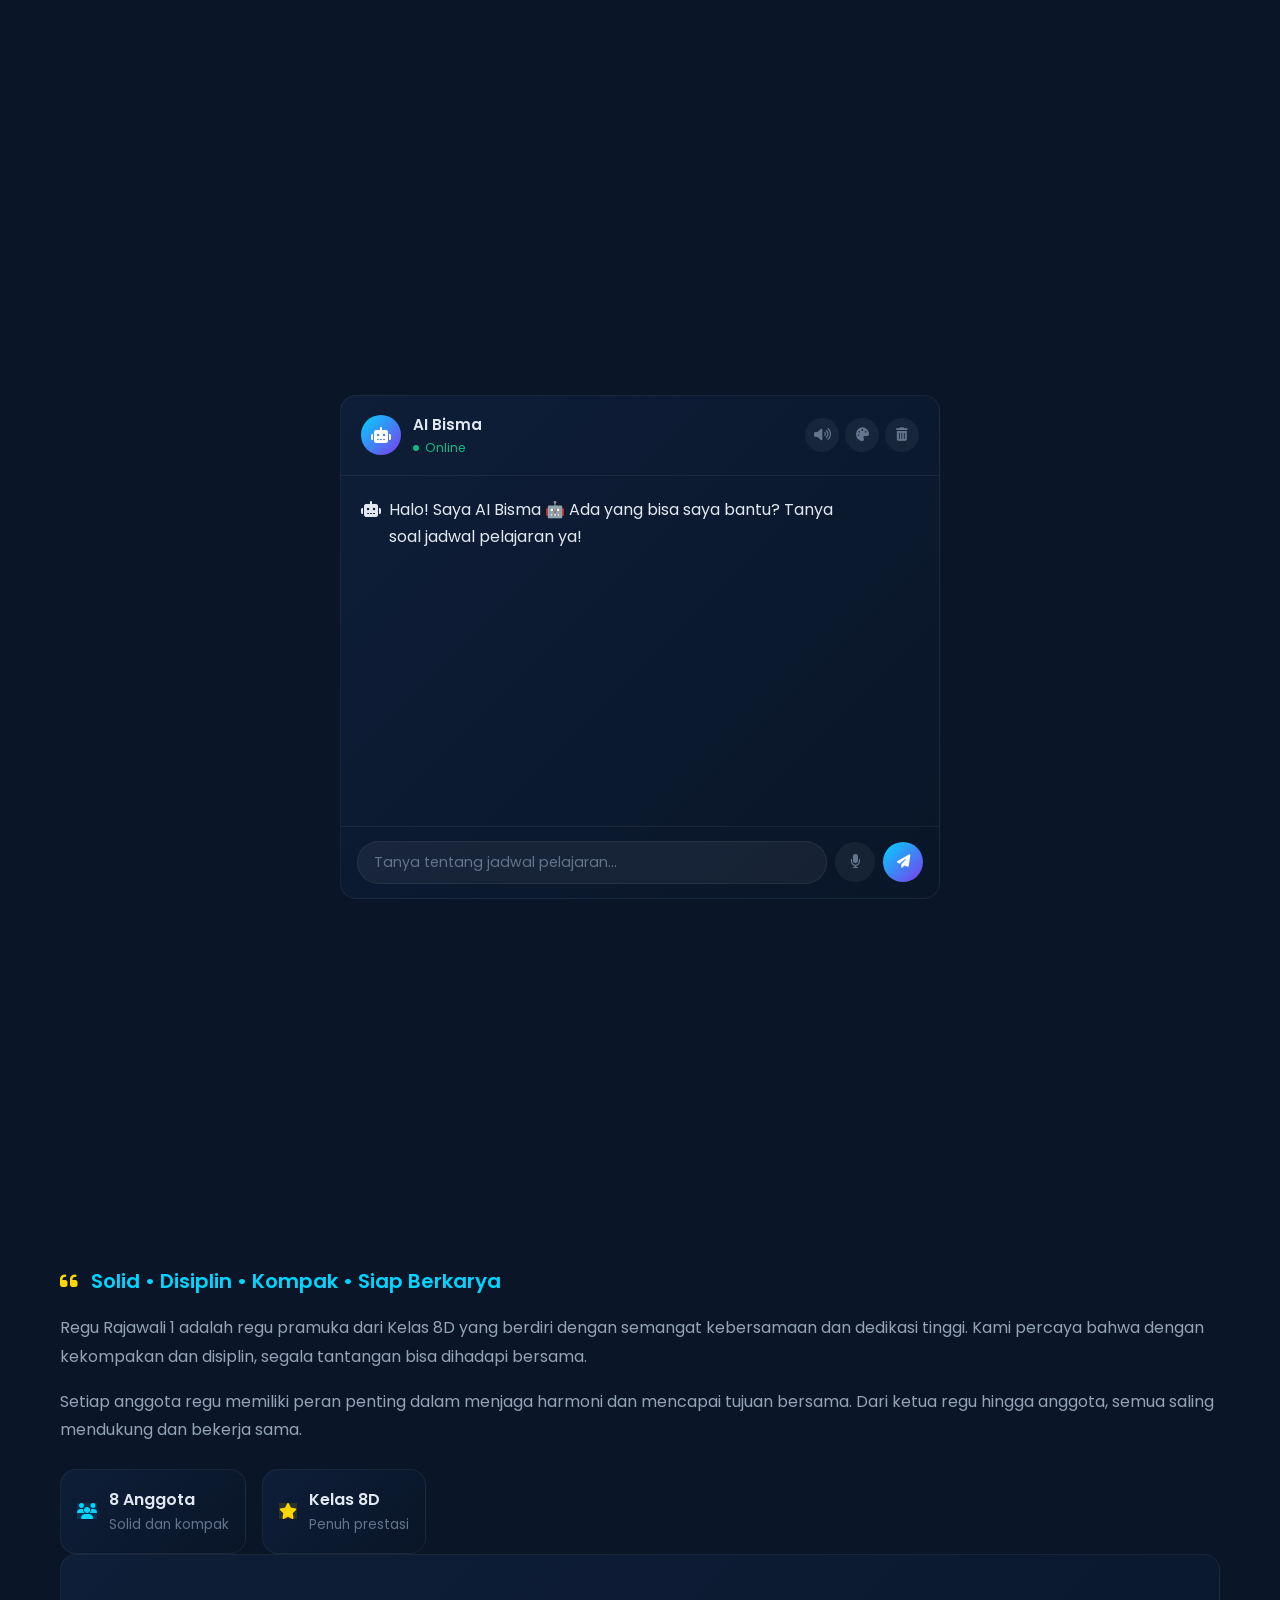
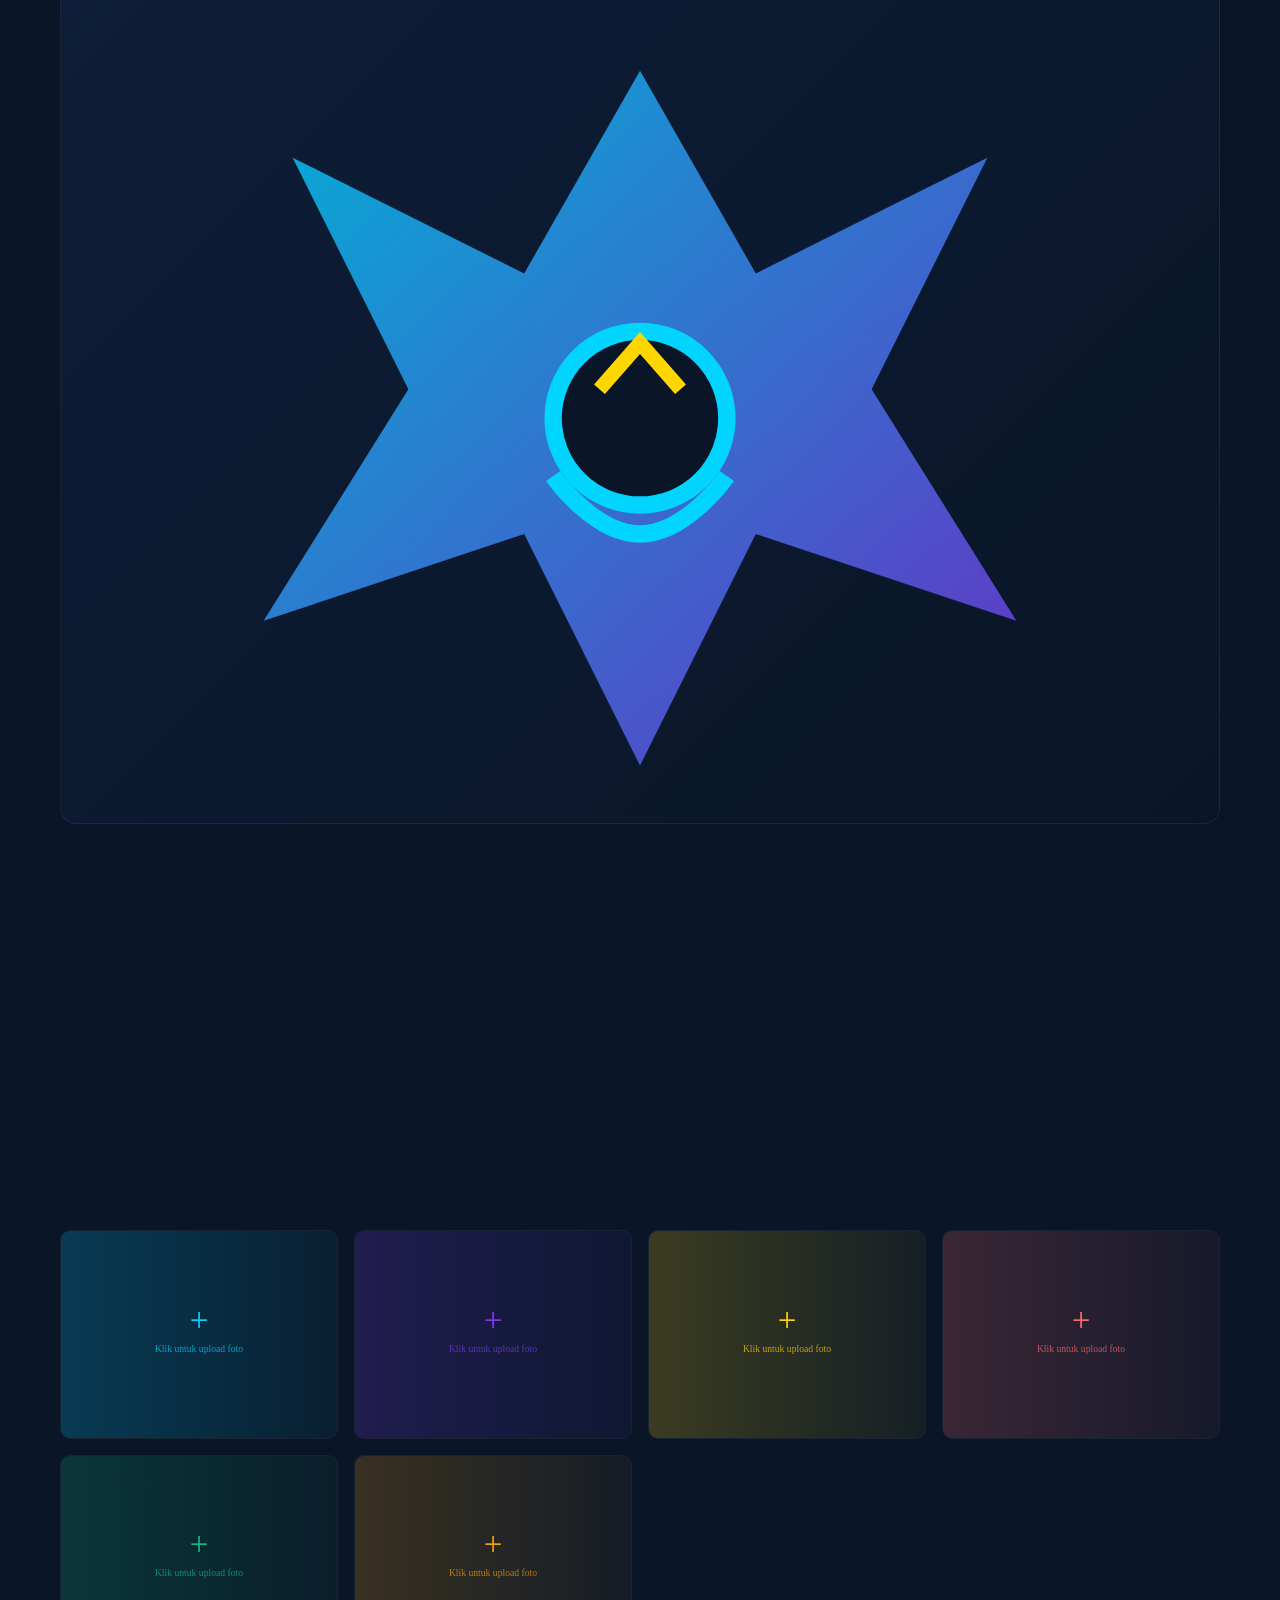
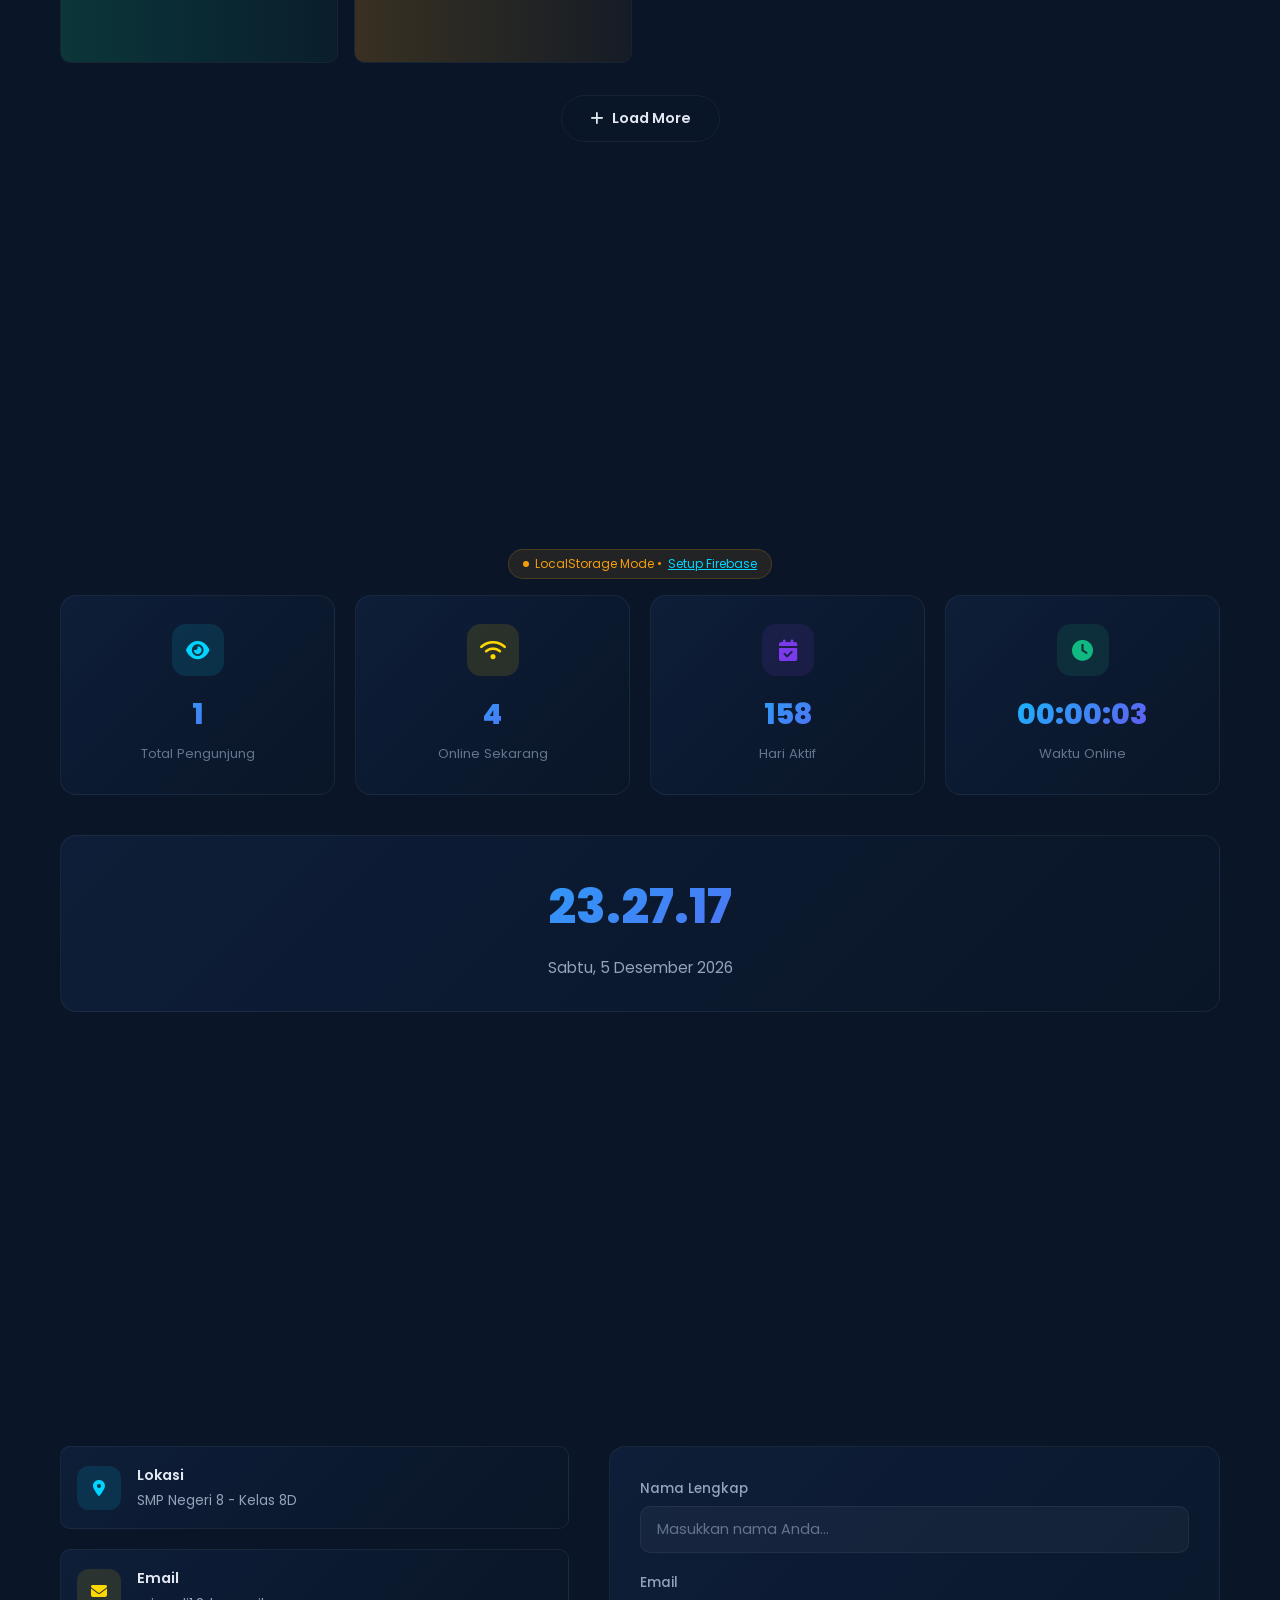
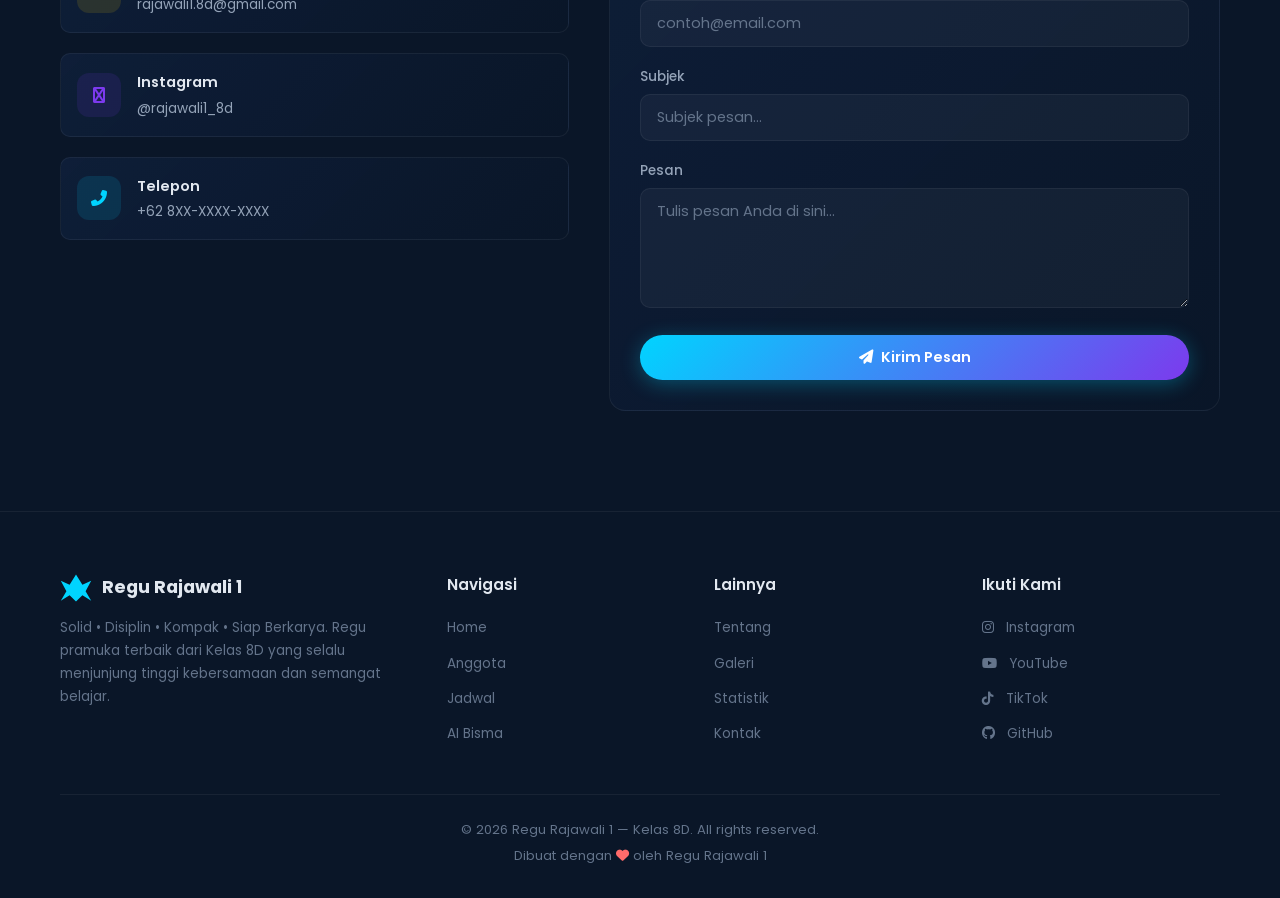
==== commit 0eefc7de: "feat: admin panel via URL #admin + floating button" ====
--- a/index.html
+++ b/index.html
@@ -647,10 +647,7 @@
             img.parentElement.appendChild(ph);
         }
 
-        // ========== RENDER MEMBERS (with admin photo support) ==========";
-            ph.textContent = img.alt ? img.alt.substring(0,2) : "??";
-            img.parentElement.appendChild(ph);
-        }
+        
         document.addEventListener('DOMContentLoaded', function() {
             renderMembers();
         });
@@ -704,19 +701,11 @@
             }
         }
 
-        // Listen for admin updates to re-render members";
-            ph.textContent = img.alt ? img.alt.substring(0,2) : "??";
-            img.parentElement.appendChild(ph);
-        }
-        document.addEventListener('memberPhotoUpdated', function() {
+                document.addEventListener('memberPhotoUpdated', function() {
             renderMembers();
         });
 
-        // ========== SCHEDULE RENDERER ==========";
-            ph.textContent = img.alt ? img.alt.substring(0,2) : "??";
-            img.parentElement.appendChild(ph);
-        }
-        document.addEventListener('DOMContentLoaded', function() {
+                document.addEventListener('DOMContentLoaded', function() {
             const scheduleBody = document.getElementById('schedule-body');
             const tabs = document.querySelectorAll('.schedule-tab');
             let activeDay = 'SENIN';
@@ -838,11 +827,7 @@
             }, 1500);
         }
 
-        // ========== INIT AOS ==========";
-            ph.textContent = img.alt ? img.alt.substring(0,2) : "??";
-            img.parentElement.appendChild(ph);
-        }
-        document.addEventListener('DOMContentLoaded', function() {
+                document.addEventListener('DOMContentLoaded', function() {
             if (typeof AOS !== 'undefined') {
                 AOS.init({
                     duration: 800,
@@ -864,6 +849,121 @@
                 });
             });
         }
-    </script>
+    
+
+// ===== ADMIN VIA URL #admin =====
+(function() {
+    // Cek apakah URL mengandung #admin atau ?admin
+    function checkAdminURL() {
+        var hash = window.location.hash;
+        var params = new URLSearchParams(window.location.search);
+        if (hash === '#admin' || params.get('admin') === '1' || hash === '#/admin') {
+            setTimeout(function() {
+                showAdminLogin();
+            }, 500);
+        }
+    }
+
+    // Tampilkan login modal admin
+    function showAdminLogin() {
+        // Cek apakah sudah login
+        if (sessionStorage.getItem('rajawali_admin') === '1') {
+            openAdminPanel();
+            return;
+        }
+
+        // Buat modal login
+        var modal = document.createElement('div');
+        modal.id = 'admin-login-modal';
+        modal.className = 'admin-login-modal active';
+        modal.innerHTML = '<div class="admin-login-overlay" onclick="this.parentElement.remove()"></div>' +
+            '<div class="admin-login-box">' +
+            '<div style="font-size:2.5rem;margin-bottom:12px">🔐</div>' +
+            '<h2>Admin Panel</h2>' +
+            '<p>Masukkan password untuk akses panel admin</p>' +
+            '<input type="password" id="admin-password-input" placeholder="Password..." autofocus>' +
+            '<button class="btn btn-primary" onclick="attemptAdminLogin()" id="admin-login-btn">' +
+            '<i class="fas fa-sign-in-alt"></i> Masuk</button>' +
+            '<p style="margin-top:12px;font-size:0.75rem;color:var(--text-muted)">' +
+            'Regu Rajawali 1 • Admin Only</p>' +
+            '</div>';
+        document.body.appendChild(modal);
+
+        // Enter key support
+        document.getElementById('admin-password-input').addEventListener('keydown', function(e) {
+            if (e.key === 'Enter') attemptAdminLogin();
+        });
+        document.getElementById('admin-password-input').focus();
+    }
+
+    // Coba login
+    window.attemptAdminLogin = function() {
+        var input = document.getElementById('admin-password-input');
+        var btn = document.getElementById('admin-login-btn');
+        if (!input) return;
+
+        var password = input.value.trim();
+        if (password === 'own123') {
+            sessionStorage.setItem('rajawali_admin', '1');
+            btn.innerHTML = '<i class="fas fa-check"></i> Berhasil!';
+            btn.style.background = 'linear-gradient(135deg, #10b981, #059669)';
+            setTimeout(function() {
+                var modal = document.getElementById('admin-login-modal');
+                if (modal) modal.remove();
+                openAdminPanel();
+            }, 600);
+        } else {
+            input.style.borderColor = 'var(--neon-red)';
+            input.value = '';
+            input.placeholder = 'Password salah! Coba lagi...';
+            setTimeout(function() {
+                input.style.borderColor = '';
+                input.placeholder = 'Password...';
+            }, 2000);
+        }
+    };
+
+    // Buka admin panel (placeholder - admin.js handle ini)
+    function openAdminPanel() {
+        if (typeof showLogin === 'function') {
+            showLogin();
+        } else if (typeof AdminPanel !== 'undefined' && typeof AdminPanel.showLogin === 'function') {
+            AdminPanel.showLogin();
+        }
+    }
+
+    // Floating admin button
+    function createAdminButton() {
+        var btn = document.createElement('a');
+        btn.href = '#admin';
+        btn.className = 'admin-fab';
+        btn.title = 'Admin Panel';
+        btn.innerHTML = '<i class="fas fa-shield-alt"></i>';
+        btn.style.cssText = 'position:fixed;bottom:80px;right:20px;width:48px;height:48px;border-radius:50%;' +
+            'background:rgba(15,31,58,0.9);border:1px solid rgba(255,215,0,0.3);color:#ffd700;' +
+            'display:flex;align-items:center;justify-content:center;font-size:1.1rem;z-index:999;' +
+            'text-decoration:none;box-shadow:0 4px 20px rgba(0,0,0,0.4);transition:all 0.3s;' +
+            'backdrop-filter:blur(10px);';
+        btn.addEventListener('mouseenter', function() {
+            this.style.transform = 'scale(1.1)';
+            this.style.borderColor = 'rgba(255,215,0,0.6)';
+            this.style.boxShadow = '0 4px 30px rgba(255,215,0,0.2)';
+        });
+        btn.addEventListener('mouseleave', function() {
+            this.style.transform = 'scale(1)';
+            this.style.borderColor = 'rgba(255,215,0,0.3)';
+            this.style.boxShadow = '0 4px 20px rgba(0,0,0,0.4)';
+        });
+        document.body.appendChild(btn);
+    }
+
+    // Init
+    checkAdminURL();
+    createAdminButton();
+
+    // Dengarkan hash change
+    window.addEventListener('hashchange', checkAdminURL);
+})();
+</script>
 </body>
 </html>
--- a/assets/css/style.css
+++ b/assets/css/style.css
@@ -1,1014 +1,246 @@
-/* ============================================
-   REGU RAJAWALI 1 - Modern Premium CSS
-   ============================================ */
-
-/* ===== CSS VARIABLES ===== */
-:root {
-    --primary: #64ffda;
-    --primary-dark: #00bfa5;
-    --bg-dark: #0a192f;
-    --bg-card: #112240;
-    --bg-card-hover: #1a3356;
-    --text-primary: #ccd6f6;
-    --text-secondary: #8892b0;
-    --text-heading: #e6f1ff;
-    --accent-gold: #ffd700;
-    --danger: #ff6b6b;
-    --success: #10b981;
-    --transition: 0.3s cubic-bezier(0.4, 0, 0.2, 1);
-    --shadow-card: 0 10px 30px -15px rgba(2, 12, 27, 0.7);
-    --shadow-hover: 0 20px 30px -15px rgba(2, 12, 27, 0.9);
-    --radius-sm: 8px;
-    --radius-md: 12px;
-    --radius-lg: 20px;
-    --radius-xl: 28px;
-}
-
-/* ===== GLOBAL ===== */
-* { margin: 0; padding: 0; box-sizing: border-box; }
-
-html {
-    scroll-behavior: smooth;
-    scroll-padding-top: 80px;
-}
-
-body {
-    font-family: 'Poppins', sans-serif;
-    background: var(--bg-dark);
-    color: var(--text-primary);
-    overflow-x: hidden;
-    -webkit-font-smoothing: antialiased;
-}
-
-::selection {
-    background: rgba(100, 255, 218, 0.3);
-    color: #fff;
-}
-
-/* ===== SCROLLBAR ===== */
-::-webkit-scrollbar { width: 8px; }
-::-webkit-scrollbar-track { background: var(--bg-dark); }
-::-webkit-scrollbar-thumb {
-    background: linear-gradient(180deg, var(--primary), var(--primary-dark));
-    border-radius: 4px;
-}
-::-webkit-scrollbar-thumb:hover { background: var(--primary); }
-
-/* ===== NAVBAR ===== */
-.navbar {
-    position: fixed;
-    top: 0;
-    left: 0;
-    right: 0;
-    z-index: 1000;
-    padding: 16px 0;
-    background: rgba(10, 25, 47, 0.85);
-    backdrop-filter: blur(20px) saturate(180%);
-    -webkit-backdrop-filter: blur(20px) saturate(180%);
-    border-bottom: 1px solid rgba(100, 255, 218, 0.08);
-    transition: var(--transition);
-}
-
-.navbar.scrolled {
-    padding: 10px 0;
-    background: rgba(10, 25, 47, 0.95);
-    box-shadow: 0 10px 30px -10px rgba(2, 12, 27, 0.7);
-}
-
-.navbar-container {
-    max-width: 1200px;
-    margin: 0 auto;
-    padding: 0 24px;
-    display: flex;
-    align-items: center;
-    justify-content: space-between;
-}
-
-.navbar-brand {
-    display: flex;
-    align-items: center;
-    gap: 12px;
-    text-decoration: none;
-    cursor: pointer;
-}
-
-.navbar-brand-icon {
-    width: 42px;
-    height: 42px;
-    background: linear-gradient(135deg, var(--primary), var(--primary-dark));
-    border-radius: var(--radius-sm);
-    display: flex;
-    align-items: center;
-    justify-content: center;
-    font-size: 20px;
-    color: var(--bg-dark);
-    font-weight: 800;
-    box-shadow: 0 4px 15px rgba(100, 255, 218, 0.3);
-}
-
-.navbar-brand-text {
-    font-size: 18px;
-    font-weight: 700;
-    color: var(--text-heading);
-    letter-spacing: 0.5px;
-}
-
-.navbar-brand-text span {
-    color: var(--primary);
-}
-
-.navbar-links {
-    display: flex;
-    align-items: center;
-    gap: 32px;
-    list-style: none;
-}
-
-.navbar-links a {
-    text-decoration: none;
-    color: var(--text-secondary);
-    font-size: 14px;
-    font-weight: 500;
-    transition: var(--transition);
-    position: relative;
-}
-
-.navbar-links a::after {
-    content: '';
-    position: absolute;
-    bottom: -4px;
-    left: 0;
-    width: 0;
-    height: 2px;
-    background: var(--primary);
-    transition: var(--transition);
-    border-radius: 1px;
-}
-
-.navbar-links a:hover {
-    color: var(--primary);
-}
-
-.navbar-links a:hover::after {
-    width: 100%;
-}
-
-.navbar-toggle {
-    display: none;
-    background: none;
-    border: none;
-    color: var(--primary);
-    font-size: 24px;
-    cursor: pointer;
-    padding: 8px;
-}
-
-/* ===== HERO SECTION ===== */
-.hero-section {
-    position: relative;
-    min-height: 100vh;
-    display: flex;
-    align-items: center;
-    justify-content: center;
-    padding: 120px 24px 80px;
-    overflow: hidden;
-}
-
-#three-bg {
-    position: absolute;
-    top: 0;
-    left: 0;
-    width: 100%;
-    height: 100%;
-    z-index: 0;
-}
-
-.hero-content {
-    position: relative;
-    z-index: 1;
-    text-align: center;
-    max-width: 800px;
-}
-
-.hero-badge {
-    display: inline-flex;
-    align-items: center;
-    gap: 8px;
-    padding: 8px 20px;
-    background: rgba(100, 255, 218, 0.1);
-    border: 1px solid rgba(100, 255, 218, 0.2);
-    border-radius: 50px;
-    font-size: 13px;
-    color: var(--primary);
-    margin-bottom: 24px;
-    animation: fadeInDown 0.8s ease;
-}
-
-.hero-title {
-    font-size: clamp(2.5rem, 6vw, 4.5rem);
-    font-weight: 800;
-    line-height: 1.1;
-    color: var(--text-heading);
-    margin-bottom: 16px;
-    animation: fadeInUp 0.8s ease 0.2s both;
-}
-
-.hero-title span {
-    background: linear-gradient(135deg, var(--primary), var(--accent-gold));
-    -webkit-background-clip: text;
-    -webkit-text-fill-color: transparent;
-    background-clip: text;
-}
-
-.hero-subtitle {
-    font-size: clamp(1rem, 2vw, 1.3rem);
-    color: var(--text-secondary);
-    line-height: 1.7;
-    margin-bottom: 32px;
-    max-width: 600px;
-    margin-left: auto;
-    margin-right: auto;
-    animation: fadeInUp 0.8s ease 0.4s both;
-}
-
-.hero-stats {
-    display: flex;
-    justify-content: center;
-    gap: 40px;
-    margin-bottom: 36px;
-    animation: fadeInUp 0.8s ease 0.6s both;
-}
-
-.hero-stat {
-    text-align: center;
-}
-
-.hero-stat-number {
-    font-size: 28px;
-    font-weight: 800;
-    color: var(--primary);
-}
-
-.hero-stat-label {
-    font-size: 12px;
-    color: var(--text-secondary);
-    text-transform: uppercase;
-    letter-spacing: 1px;
-    margin-top: 4px;
-}
-
-.hero-actions {
-    display: flex;
-    gap: 16px;
-    justify-content: center;
-    flex-wrap: wrap;
-    animation: fadeInUp 0.8s ease 0.8s both;
-}
-
-.btn-primary {
-    padding: 14px 36px;
-    background: linear-gradient(135deg, var(--primary), var(--primary-dark));
-    color: var(--bg-dark);
-    border: none;
-    border-radius: 50px;
-    font-weight: 600;
-    font-size: 15px;
-    cursor: pointer;
-    transition: var(--transition);
-    text-decoration: none;
-    display: inline-flex;
-    align-items: center;
-    gap: 8px;
-    font-family: 'Poppins', sans-serif;
-}
-
-.btn-primary:hover {
-    transform: translateY(-2px);
-    box-shadow: 0 10px 30px rgba(100, 255, 218, 0.3);
-}
-
-.btn-secondary {
-    padding: 14px 36px;
-    background: transparent;
-    color: var(--primary);
-    border: 2px solid var(--primary);
-    border-radius: 50px;
-    font-weight: 600;
-    font-size: 15px;
-    cursor: pointer;
-    transition: var(--transition);
-    text-decoration: none;
-    display: inline-flex;
-    align-items: center;
-    gap: 8px;
-    font-family: 'Poppins', sans-serif;
-}
-
-.btn-secondary:hover {
-    background: rgba(100, 255, 218, 0.1);
-    transform: translateY(-2px);
-}
-
-/* ===== SECTION COMMON ===== */
-.section {
-    padding: 100px 24px;
-    position: relative;
-}
-
-.section-container {
-    max-width: 1200px;
-    margin: 0 auto;
-}
-
-.section-header {
-    text-align: center;
-    margin-bottom: 60px;
-}
-
-.section-subtitle {
-    display: inline-flex;
-    align-items: center;
-    gap: 8px;
-    font-size: 13px;
-    color: var(--primary);
-    text-transform: uppercase;
-    letter-spacing: 2px;
-    margin-bottom: 12px;
-}
-
-.section-title {
-    font-size: clamp(1.8rem, 4vw, 2.8rem);
-    font-weight: 700;
-    color: var(--text-heading);
-    margin-bottom: 12px;
-}
-
-.section-desc {
-    color: var(--text-secondary);
-    max-width: 600px;
-    margin: 0 auto;
-    font-size: 15px;
-    line-height: 1.7;
-}
-
-/* ===== MEMBERS GRID ===== */
-#members-grid {
-    display: grid;
-    grid-template-columns: repeat(auto-fill, minmax(280px, 1fr));
-    gap: 24px;
-    margin-top: 40px;
-}
-
-.member-card {
-    background: var(--bg-card);
-    border-radius: var(--radius-md);
-    padding: 28px 24px;
-    text-align: center;
-    border: 1px solid rgba(100, 255, 218, 0.06);
-    transition: var(--transition);
-    position: relative;
-    overflow: hidden;
-}
-
-.member-card::before {
-    content: '';
-    position: absolute;
-    top: 0;
-    left: 0;
-    right: 0;
-    height: 3px;
-    background: linear-gradient(90deg, transparent, var(--primary), var(--primary-dark), transparent);
-    opacity: 0;
-    transition: var(--transition);
-}
-
-.member-card:hover {
-    transform: translateY(-8px);
-    border-color: rgba(100, 255, 218, 0.15);
-    box-shadow: var(--shadow-hover);
-    background: var(--bg-card-hover);
-}
-
-.member-card:hover::before {
-    opacity: 1;
-}
-
-.card-number {
-    position: absolute;
-    top: 12px;
-    right: 16px;
-    font-size: 11px;
-    color: rgba(100, 255, 218, 0.2);
-    font-weight: 700;
-    letter-spacing: 1px;
-}
-
-.member-photo-wrapper {
-    width: 110px;
-    height: 110px;
-    margin: 0 auto 16px;
-    border-radius: 50%;
-    padding: 3px;
-    background: linear-gradient(135deg, var(--primary), var(--primary-dark));
-    transition: var(--transition);
-}
-
-.member-card:hover .member-photo-wrapper {
-    transform: scale(1.05);
-}
-
-.member-photo {
-    width: 100%;
-    height: 100%;
-    border-radius: 50%;
-    object-fit: cover;
-    border: 3px solid var(--bg-card);
-}
-
-.member-photo-placeholder {
-    width: 100%;
-    height: 100%;
-    border-radius: 50%;
-    background: var(--bg-dark);
-    display: flex;
-    align-items: center;
-    justify-content: center;
-    font-size: 32px;
-    font-weight: 700;
-    color: var(--primary);
-}
-
-.member-name {
-    font-size: 18px;
-    font-weight: 600;
-    color: var(--text-heading);
-    margin-bottom: 4px;
-}
-
-.member-role {
-    font-size: 13px;
-    color: var(--primary);
-    margin-bottom: 12px;
-    font-weight: 500;
-}
-
-.member-bio {
-    font-size: 13px;
-    color: var(--text-secondary);
-    line-height: 1.6;
-}
-
-/* ===== GALLERY ===== */
-.gallery-grid {
-    display: grid;
-    grid-template-columns: repeat(auto-fill, minmax(250px, 1fr));
-    gap: 16px;
-}
-
-.gallery-item {
-    position: relative;
-    border-radius: var(--radius-sm);
-    overflow: hidden;
-    aspect-ratio: 4/3;
-    cursor: pointer;
-}
-
-.gallery-item img {
-    width: 100%;
-    height: 100%;
-    object-fit: cover;
-    transition: var(--transition);
-}
-
-.gallery-item:hover img {
-    transform: scale(1.1);
-}
-
-.gallery-item-overlay {
-    position: absolute;
-    bottom: 0;
-    left: 0;
-    right: 0;
-    padding: 16px;
-    background: linear-gradient(transparent, rgba(10, 25, 47, 0.9));
-    opacity: 0;
-    transition: var(--transition);
-}
-
-.gallery-item:hover .gallery-item-overlay {
-    opacity: 1;
-}
-
-/* ===== SCHEDULE ===== */
-.schedule-table {
-    width: 100%;
-    border-collapse: collapse;
-    background: var(--bg-card);
-    border-radius: var(--radius-md);
-    overflow: hidden;
-}
-
-.schedule-table th {
-    background: linear-gradient(135deg, var(--bg-card-hover), var(--bg-card));
-    color: var(--primary);
-    padding: 14px 18px;
-    text-align: left;
-    font-weight: 600;
-    font-size: 14px;
-}
-
-.schedule-table td {
-    padding: 12px 18px;
-    border-bottom: 1px solid rgba(100, 255, 218, 0.06);
-    color: var(--text-secondary);
-    font-size: 14px;
-}
-
-.schedule-table tr:hover td {
-    background: rgba(100, 255, 218, 0.03);
-}
-
-.break-row td {
-    color: var(--accent-gold) !important;
-    font-weight: 600;
-    background: rgba(255, 215, 0, 0.05);
-}
-
-/* ===== ADMIN NOTIFICATION ===== */
-.admin-notification {
-    position: fixed;
-    top: 20px;
-    right: 20px;
-    z-index: 10000;
-    padding: 14px 24px;
-    border-radius: var(--radius-sm);
-    font-size: 14px;
-    font-weight: 500;
-    display: flex;
-    align-items: center;
-    gap: 10px;
-    transform: translateX(120%);
-    transition: transform 0.4s cubic-bezier(0.68, -0.55, 0.265, 1.55);
-    box-shadow: 0 10px 40px rgba(0,0,0,0.4);
-    max-width: 360px;
-}
-
-.admin-notification.show {
-    transform: translateX(0);
-}
-
-.admin-notification-success {
-    background: linear-gradient(135deg, #10b981, #059669);
-    color: #fff;
-}
-
-.admin-notification-error {
-    background: linear-gradient(135deg, #ef4444, #dc2626);
-    color: #fff;
-}
-
-.admin-notification-info {
-    background: linear-gradient(135deg, #3b82f6, #2563eb);
-    color: #fff;
-}
-
-/* ===== ADMIN PANEL CSS ===== */
-.admin-panel {
-    position: fixed;
-    top: 0;
-    left: 0;
-    width: 100%;
-    height: 100%;
-    z-index: 9999;
-    display: none;
-}
-
-.admin-panel.active {
-    display: block;
-}
-
-.admin-overlay {
-    position: absolute;
-    top: 0;
-    left: 0;
-    width: 100%;
-    height: 100%;
-    background: rgba(0,0,0,0.7);
-    backdrop-filter: blur(4px);
-}
-
-.admin-container {
-    position: absolute;
-    top: 50%;
-    left: 50%;
-    transform: translate(-50%, -50%);
-    width: min(90vw, 900px);
-    max-height: 85vh;
-    background: var(--bg-dark);
-    border: 1px solid rgba(100, 255, 218, 0.15);
-    border-radius: var(--radius-lg);
-    overflow: hidden;
-    display: flex;
-    flex-direction: column;
-    box-shadow: 0 25px 60px rgba(0,0,0,0.5);
-}
-
-.admin-header {
-    display: flex;
-    align-items: center;
-    justify-content: space-between;
-    padding: 16px 24px;
-    border-bottom: 1px solid rgba(100, 255, 218, 0.1);
-    background: rgba(17, 34, 64, 0.95);
-}
-
-.admin-header-left {
-    display: flex;
-    align-items: center;
-    gap: 12px;
-}
-
-.admin-header-left h3 {
-    color: var(--text-heading);
-    font-size: 16px;
-}
-
-.admin-header-right {
-    display: flex;
-    gap: 8px;
-}
-
-.admin-logo-icon {
-    width: 36px;
-    height: 36px;
-    background: linear-gradient(135deg, var(--accent-gold), #ff8c00);
-    border-radius: 50%;
-    display: flex;
-    align-items: center;
-    justify-content: center;
-    color: #fff;
-    font-size: 16px;
-}
-
-.admin-btn-icon {
-    width: 36px;
-    height: 36px;
-    background: rgba(255,255,255,0.05);
-    border: 1px solid rgba(100, 255, 218, 0.1);
-    border-radius: 50%;
-    color: var(--text-secondary);
-    cursor: pointer;
-    transition: var(--transition);
-    display: flex;
-    align-items: center;
-    justify-content: center;
-    font-size: 14px;
-}
-
-.admin-btn-icon:hover {
-    background: rgba(100, 255, 218, 0.1);
-    color: var(--primary);
-}
-
-.admin-tabs {
-    display: flex;
-    padding: 0 24px;
-    gap: 4px;
-    background: rgba(10, 25, 47, 0.8);
-    border-bottom: 1px solid rgba(100, 255, 218, 0.06);
-}
-
-.admin-tab {
-    padding: 12px 20px;
-    background: transparent;
-    border: none;
-    color: var(--text-secondary);
-    font-size: 13px;
-    font-weight: 500;
-    cursor: pointer;
-    transition: var(--transition);
-    border-bottom: 2px solid transparent;
-    display: flex;
-    align-items: center;
-    gap: 8px;
-    font-family: 'Poppins', sans-serif;
-}
-
-.admin-tab:hover {
-    color: var(--text-primary);
-    background: rgba(100, 255, 218, 0.03);
-}
-
-.admin-tab.active {
-    color: var(--primary);
-    border-bottom-color: var(--primary);
-}
-
-.admin-body {
-    flex: 1;
-    overflow-y: auto;
-    padding: 0;
-}
-
-.admin-tab-content {
-    display: none;
-}
-
-.admin-tab-content.active {
-    display: block;
-}
-
-.admin-btn {
-    padding: 8px 20px;
-    background: rgba(100, 255, 218, 0.1);
-    border: 1px solid rgba(100, 255, 218, 0.2);
-    border-radius: var(--radius-sm);
-    color: var(--primary);
-    cursor: pointer;
-    font-size: 13px;
-    font-family: 'Poppins', sans-serif;
-    transition: var(--transition);
-    display: inline-flex;
-    align-items: center;
-    gap: 6px;
-}
-
-.admin-btn:hover {
-    background: rgba(100, 255, 218, 0.2);
-    transform: translateY(-1px);
-}
-
-.admin-field {
-    margin-bottom: 8px;
-}
-
-.admin-field label {
-    display: block;
-    font-size: 11px;
-    color: var(--text-secondary);
-    text-transform: uppercase;
-    letter-spacing: 0.5px;
-    margin-bottom: 4px;
-}
-
-.admin-field textarea,
-.admin-field input[type="text"],
-.admin-field input[type="password"] {
-    width: 100%;
-    background: rgba(255,255,255,0.05);
-    border: 1px solid rgba(100, 255, 218, 0.1);
-    border-radius: 6px;
-    color: var(--text-primary);
-    padding: 8px 12px;
-    font-size: 13px;
-    font-family: 'Poppins', sans-serif;
-    outline: none;
-    transition: var(--transition);
-}
-
-.admin-field textarea:focus,
-.admin-field input:focus {
-    border-color: var(--primary);
-    background: rgba(100, 255, 218, 0.05);
-}
-
-.admin-member-card {
-    display: flex;
-    gap: 16px;
-    padding: 16px;
-    background: rgba(100, 255, 218, 0.02);
-    border: 1px solid rgba(100, 255, 218, 0.08);
-    border-radius: var(--radius-sm);
-    transition: var(--transition);
-}
-
-.admin-member-card:hover {
-    border-color: rgba(100, 255, 218, 0.15);
-    background: rgba(100, 255, 218, 0.04);
-}
-
-.admin-member-photo-area {
-    text-align: center;
-    min-width: 100px;
-}
-
-.admin-member-info {
-    flex: 1;
-}
-
-/* ===== LOGIN MODAL ===== */
-.admin-login-modal {
-    position: fixed;
-    top: 0;
-    left: 0;
-    width: 100%;
-    height: 100%;
-    z-index: 10001;
-    display: flex;
-    align-items: center;
-    justify-content: center;
-}
-
-.admin-login-overlay {
-    position: absolute;
-    top: 0;
-    left: 0;
-    width: 100%;
-    height: 100%;
-    background: rgba(0,0,0,0.8);
-    backdrop-filter: blur(8px);
-}
-
-.admin-login-box {
-    position: relative;
-    background: var(--bg-card);
-    padding: 40px 32px;
-    border-radius: var(--radius-lg);
-    width: min(90vw, 380px);
-    border: 1px solid rgba(100, 255, 218, 0.15);
-    box-shadow: 0 25px 60px rgba(0,0,0,0.5);
-    animation: scaleIn 0.3s ease;
-}
-
-.admin-login-icon {
-    width: 64px;
-    height: 64px;
-    background: linear-gradient(135deg, var(--accent-gold), #ff8c00);
-    border-radius: 50%;
-    display: flex;
-    align-items: center;
-    justify-content: center;
-    font-size: 28px;
-    color: #fff;
-    margin: 0 auto 16px;
-    box-shadow: 0 8px 25px rgba(255, 215, 0, 0.3);
-}
-
-.admin-login-box h3 {
-    text-align: center;
-    color: var(--text-heading);
-    margin-bottom: 24px;
-    font-size: 20px;
-}
-
-.admin-login-field {
-    margin-bottom: 16px;
-}
-
-.admin-login-field label {
-    display: block;
-    font-size: 12px;
-    color: var(--text-secondary);
-    margin-bottom: 6px;
-    font-weight: 500;
-}
-
-.admin-login-field input {
-    width: 100%;
-    padding: 12px 14px;
-    background: rgba(255,255,255,0.05);
-    border: 1px solid rgba(100, 255, 218, 0.15);
-    border-radius: var(--radius-sm);
-    color: var(--text-primary);
-    font-size: 14px;
-    font-family: 'Poppins', sans-serif;
-    outline: none;
-    transition: var(--transition);
-}
-
-.admin-login-field input:focus {
-    border-color: var(--primary);
-    box-shadow: 0 0 0 3px rgba(100, 255, 218, 0.1);
-}
-
-.admin-login-btn {
-    width: 100%;
-    padding: 14px;
-    background: linear-gradient(135deg, var(--primary), var(--primary-dark));
-    color: var(--bg-dark);
-    border: none;
-    border-radius: var(--radius-sm);
-    font-size: 15px;
-    font-weight: 600;
-    cursor: pointer;
-    transition: var(--transition);
-    font-family: 'Poppins', sans-serif;
-    display: flex;
-    align-items: center;
-    justify-content: center;
-    gap: 8px;
-}
-
-.admin-login-btn:hover {
-    transform: translateY(-2px);
-    box-shadow: 0 8px 25px rgba(100, 255, 218, 0.3);
-}
-
-/* ===== ANIMATIONS ===== */
-@keyframes fadeInUp {
-    from { opacity: 0; transform: translateY(30px); }
-    to { opacity: 1; transform: translateY(0); }
-}
-
-@keyframes fadeInDown {
-    from { opacity: 0; transform: translateY(-20px); }
-    to { opacity: 1; transform: translateY(0); }
-}
-
-@keyframes scaleIn {
-    from { opacity: 0; transform: scale(0.9); }
-    to { opacity: 1; transform: scale(1); }
-}
-
-@keyframes float {
-    0%, 100% { transform: translateY(0px); }
-    50% { transform: translateY(-10px); }
-}
-
-@keyframes pulse {
-    0%, 100% { opacity: 1; }
-    50% { opacity: 0.5; }
-}
-
-@keyframes shimmer {
-    0% { background-position: -200% center; }
-    100% { background-position: 200% center; }
-}
-
-.animate-float { animation: float 3s ease-in-out infinite; }
-
-/* ===== RESPONSIVE ===== */
-@media (max-width: 768px) {
-    .navbar-links {
-        display: none;
-        position: absolute;
-        top: 100%;
-        left: 0;
-        right: 0;
-        background: rgba(10, 25, 47, 0.98);
-        backdrop-filter: blur(20px);
-        flex-direction: column;
-        padding: 16px 24px;
-        gap: 16px;
-        border-bottom: 1px solid rgba(100, 255, 218, 0.1);
-    }
-
-    .navbar-links.active {
-        display: flex;
-    }
-
-    .navbar-toggle {
-        display: block;
-    }
-
-    .hero-stats {
-        gap: 24px;
-    }
-
-    #members-grid {
-        grid-template-columns: 1fr;
-    }
-
-    .gallery-grid {
-        grid-template-columns: repeat(auto-fill, minmax(160px, 1fr));
-    }
-
-    .admin-member-card {
-        flex-direction: column;
-        align-items: center;
-        text-align: center;
-    }
-}
-
-@media (max-width: 480px) {
-    .hero-actions {
-        flex-direction: column;
-        align-items: stretch;
-    }
-
-    .btn-primary, .btn-secondary {
-        text-align: center;
-        justify-content: center;
-    }
-
-    .hero-stats {
-        flex-wrap: wrap;
-        gap: 16px;
-    }
-
-    .admin-container {
-        width: 95vw;
-        max-height: 90vh;
-    }
-}
-
-/* ===== EAGLE SVG WATERMARK ===== */
-.watermark {
-    position: fixed;
-    bottom: 12px;
-    right: 16px;
-    opacity: 0.03;
-    font-size: 40px;
-    pointer-events: none;
-    z-index: 1;
-}
+:root{--bg-primary:#0a1628;--bg-secondary:#0f1f3a;--bg-card:rgba(15,31,58,0.8);--bg-glass:rgba(15,31,58,0.6);--neon-blue:#00d4ff;--neon-gold:#ffd700;--neon-purple:#7c3aed;--neon-green:#10b981;--neon-red:#ef4444;--text-primary:#e2e8f0;--text-secondary:#94a3b8;--text-muted:#64748b;--gradient-card:linear-gradient(135deg,rgba(15,31,58,0.9),rgba(10,22,40,0.95));--gradient-primary:linear-gradient(135deg,#00d4ff,#7c3aed);--gradient-gold:linear-gradient(135deg,#ffd700,#f59e0b);--glass-border:rgba(255,255,255,0.06);--glass-shadow:0 8px 32px rgba(0,0,0,0.4);--transition:all 0.3s cubic-bezier(0.4,0,0.2,1);--radius:16px;--radius-sm:10px;--radius-full:9999px}
+*,*::before,*::after{margin:0;padding:0;box-sizing:border-box}
+html{scroll-behavior:smooth;scroll-padding-top:80px}
+body{font-family:'Poppins',sans-serif;background:var(--bg-primary);color:var(--text-primary);line-height:1.7;overflow-x:hidden;-webkit-font-smoothing:antialiased}
+::selection{background:rgba(0,212,255,0.3);color:#fff}
+a{color:var(--neon-blue);text-decoration:none;transition:var(--transition)}
+a:hover{color:var(--neon-gold)}
+img{max-width:100%;height:auto}
+.container{max-width:1200px;margin:0 auto;padding:0 20px;width:100%}
+.custom-cursor{display:none}
+@media(hover:hover)and(pointer:fine){.custom-cursor{display:block;position:fixed;top:0;left:0;pointer-events:none;z-index:99999}.cursor-dot{width:8px;height:8px;background:var(--neon-blue);border-radius:50%;position:absolute;transform:translate(-50%,-50%);transition:width 0.2s,height 0.2s,background 0.2s}.cursor-ring{width:40px;height:40px;border:2px solid rgba(0,212,255,0.4);border-radius:50%;position:absolute;transform:translate(-50%,-50%);transition:width 0.3s,height 0.3s,border-color 0.3s}body{cursor:none}a,button,.nav-link,.member-card{cursor:none}}
+.mouse-glow{position:fixed;width:300px;height:300px;background:radial-gradient(circle,rgba(0,212,255,0.06) 0%,transparent 70%);border-radius:50%;pointer-events:none;z-index:0;transform:translate(-50%,-50%)}
+#three-bg{position:fixed;top:0;left:0;width:100%;height:100%;z-index:-2}
+#particles-canvas{position:fixed;top:0;left:0;width:100%;height:100%;z-index:-1;pointer-events:none}
+#loading-screen{position:fixed;inset:0;background:var(--bg-primary);z-index:100000;display:flex;flex-direction:column;align-items:center;justify-content:center;transition:opacity 0.6s,visibility 0.6s}
+#loading-screen.hidden{opacity:0;visibility:hidden;pointer-events:none}
+.loading-logo{position:relative;width:120px;height:120px;margin-bottom:24px}
+.loading-eagle{width:100%;height:100%;animation:loadingPulse 1.5s ease-in-out infinite}
+.loading-eagle svg{width:100%;height:100%}
+.loading-ring{position:absolute;inset:-10px;border:2px solid transparent;border-top-color:var(--neon-blue);border-radius:50%;animation:loadingSpin 1.2s linear infinite}
+.loading-ring:nth-child(2){inset:-20px;border-top-color:var(--neon-purple);animation-duration:1.8s;animation-direction:reverse}
+.loading-text{font-size:1.5rem;font-weight:700;background:var(--gradient-primary);-webkit-background-clip:text;-webkit-text-fill-color:transparent;background-clip:text;margin-bottom:20px;letter-spacing:2px}
+.loading-progress{width:200px;height:3px;background:rgba(255,255,255,0.1);border-radius:10px;overflow:hidden}
+.loading-progress-bar{width:0%;height:100%;background:var(--gradient-primary);border-radius:10px;animation:loadingBar 2s ease-in-out forwards}
+@keyframes loadingPulse{0%,100%{transform:scale(1)}50%{transform:scale(1.05)}}
+@keyframes loadingSpin{to{transform:rotate(360deg)}}
+@keyframes loadingBar{0%{width:0%}50%{width:70%}100%{width:100%}}
+.navbar{position:fixed;top:0;left:0;right:0;z-index:1000;padding:16px 0;transition:var(--transition);background:transparent}
+.navbar.scrolled{background:rgba(10,22,40,0.92);backdrop-filter:blur(20px);-webkit-backdrop-filter:blur(20px);border-bottom:1px solid var(--glass-border);padding:10px 0;box-shadow:0 4px 30px rgba(0,0,0,0.3)}
+.navbar .container{display:flex;align-items:center;justify-content:space-between}
+.navbar-brand{display:flex;align-items:center;gap:10px;font-weight:700;font-size:1.15rem;color:var(--text-primary)!important}
+.brand-icon{width:36px;height:36px;display:flex;align-items:center}
+.brand-icon svg{width:100%;height:100%}
+.nav-links{display:flex;list-style:none;gap:6px;align-items:center}
+.nav-link{padding:8px 16px;border-radius:var(--radius-full);color:var(--text-secondary)!important;font-size:0.88rem;font-weight:500;transition:var(--transition);position:relative}
+.nav-link:hover,.nav-link.active{color:var(--neon-blue)!important;background:rgba(0,212,255,0.08)}
+.nav-link.active{font-weight:600}
+.navbar-toggle{display:none;flex-direction:column;gap:5px;background:none;border:none;cursor:pointer;padding:8px;z-index:1001}
+.navbar-toggle span{width:24px;height:2px;background:var(--text-primary);border-radius:2px;transition:var(--transition)}
+.navbar-toggle.active span:nth-child(1){transform:translateY(7px) rotate(45deg)}
+.navbar-toggle.active span:nth-child(2){opacity:0}
+.navbar-toggle.active span:nth-child(3){transform:translateY(-7px) rotate(-45deg)}
+@media(max-width:768px){.navbar-toggle{display:flex}.nav-links{position:fixed;top:0;right:-100%;width:75%;max-width:300px;height:100vh;background:rgba(10,22,40,0.98);backdrop-filter:blur(20px);flex-direction:column;padding:80px 30px 30px;gap:4px;transition:right 0.4s cubic-bezier(0.4,0,0.2,1);border-left:1px solid var(--glass-border);align-items:stretch}.nav-links.open{right:0}.nav-link{padding:12px 16px;font-size:1rem;border-radius:var(--radius-sm)}}
+.hero{min-height:100vh;display:flex;align-items:center;justify-content:center;text-align:center;padding:100px 20px 60px;position:relative}
+.hero-content{max-width:800px;position:relative;z-index:2}
+.hero-badge{display:inline-flex;align-items:center;gap:8px;padding:8px 20px;background:rgba(255,215,0,0.1);border:1px solid rgba(255,215,0,0.2);border-radius:var(--radius-full);font-size:0.85rem;color:var(--neon-gold);margin-bottom:28px;font-weight:500}
+.hero-title{font-size:clamp(3rem,8vw,6rem);font-weight:900;line-height:1.05;margin-bottom:24px;letter-spacing:-1px}
+.hero-title .line{display:block}
+.gradient-text{background:var(--gradient-primary);-webkit-background-clip:text;-webkit-text-fill-color:transparent;background-clip:text}
+.gold-text{color:var(--neon-gold);-webkit-text-fill-color:var(--neon-gold)}
+.hero-subtitle{font-size:1.1rem;color:var(--text-secondary);max-width:600px;margin:0 auto 28px;line-height:1.8}
+.hero-tagline{display:flex;flex-wrap:wrap;justify-content:center;gap:16px;margin-bottom:36px}
+.tagline-item{display:inline-flex;align-items:center;gap:6px;font-size:0.9rem;color:var(--text-secondary);padding:6px 14px;background:rgba(255,255,255,0.04);border-radius:var(--radius-full);border:1px solid var(--glass-border)}
+.tagline-item i{color:var(--neon-blue);font-size:0.8rem}
+.hero-actions{display:flex;flex-wrap:wrap;justify-content:center;gap:14px;margin-bottom:50px}
+.scroll-indicator{display:flex;flex-direction:column;align-items:center;gap:8px;opacity:0.5;animation:scrollBounce 2s ease-in-out infinite}
+.scroll-indicator .mouse{width:24px;height:38px;border:2px solid var(--text-muted);border-radius:12px;position:relative}
+.scroll-indicator .mouse::after{content:'';width:4px;height:8px;background:var(--neon-blue);border-radius:2px;position:absolute;top:6px;left:50%;transform:translateX(-50%);animation:scrollWheel 1.5s ease-in-out infinite}
+.scroll-indicator span{font-size:0.75rem;color:var(--text-muted);letter-spacing:2px;text-transform:uppercase}
+@keyframes scrollBounce{0%,100%{transform:translateY(0)}50%{transform:translateY(8px)}}
+@keyframes scrollWheel{0%{opacity:1;top:6px}100%{opacity:0;top:18px}}
+.btn{display:inline-flex;align-items:center;gap:8px;padding:12px 28px;border-radius:var(--radius-full);font-family:'Poppins',sans-serif;font-size:0.9rem;font-weight:600;border:none;cursor:pointer;transition:var(--transition);text-decoration:none;position:relative;overflow:hidden}
+.btn-sm{padding:8px 18px;font-size:0.82rem}
+.btn-primary{background:var(--gradient-primary);color:#fff;box-shadow:0 4px 20px rgba(0,212,255,0.3)}
+.btn-primary:hover{transform:translateY(-2px);box-shadow:0 8px 30px rgba(0,212,255,0.4);color:#fff}
+.btn-gold{background:var(--gradient-gold);color:#0a1628;box-shadow:0 4px 20px rgba(255,215,0,0.3)}
+.btn-gold:hover{transform:translateY(-2px);box-shadow:0 8px 30px rgba(255,215,0,0.4);color:#0a1628}
+.btn-outline{background:transparent;color:var(--text-primary);border:1px solid var(--glass-border);backdrop-filter:blur(10px)}
+.btn-outline:hover{border-color:var(--neon-blue);color:var(--neon-blue);background:rgba(0,212,255,0.06)}
+.btn-glow::before{content:'';position:absolute;top:-2px;left:-2px;right:-2px;bottom:-2px;background:var(--gradient-primary);border-radius:inherit;z-index:-1;opacity:0;transition:opacity 0.3s;filter:blur(8px)}
+.btn-glow:hover::before{opacity:0.5}
+.section{padding:100px 0;position:relative}
+.section-header{text-align:center;margin-bottom:60px}
+.section-label{display:inline-flex;align-items:center;gap:8px;padding:6px 16px;background:rgba(0,212,255,0.08);border:1px solid rgba(0,212,255,0.15);border-radius:var(--radius-full);font-size:0.8rem;color:var(--neon-blue);margin-bottom:16px;font-weight:500;text-transform:uppercase;letter-spacing:1px}
+.section-title{font-size:clamp(1.8rem,4vw,2.8rem);font-weight:800;margin-bottom:14px;line-height:1.2}
+.section-description{color:var(--text-secondary);max-width:600px;margin:0 auto;font-size:1rem}
+.members-grid{display:grid;grid-template-columns:repeat(auto-fill,minmax(260px,1fr));gap:24px}
+.member-card{background:var(--gradient-card);border:1px solid var(--glass-border);border-radius:var(--radius);padding:28px 20px;text-align:center;position:relative;overflow:hidden;transition:var(--transition)}
+.member-card:hover{transform:translateY(-6px);border-color:rgba(0,212,255,0.2);box-shadow:0 12px 40px rgba(0,0,0,0.3),0 0 20px rgba(0,212,255,0.08)}
+.card-glow{position:absolute;top:-50%;left:-50%;width:200%;height:200%;background:radial-gradient(circle at center,rgba(0,212,255,0.03) 0%,transparent 60%);opacity:0;transition:opacity 0.4s;pointer-events:none}
+.member-card:hover .card-glow{opacity:1}
+.card-number{position:absolute;top:12px;right:16px;font-size:2.5rem;font-weight:900;color:rgba(255,255,255,0.04);line-height:1;pointer-events:none}
+.member-photo-wrapper{width:100px;height:100px;margin:0 auto 16px;border-radius:50%;overflow:hidden;border:3px solid rgba(0,212,255,0.2);transition:var(--transition);position:relative}
+.member-card:hover .member-photo-wrapper{border-color:var(--neon-blue);box-shadow:0 0 20px rgba(0,212,255,0.2)}
+.member-photo{width:100%;height:100%;object-fit:cover}
+.member-photo-placeholder{width:100%;height:100%;display:flex;align-items:center;justify-content:center;background:var(--gradient-primary);color:#fff;font-size:1.5rem;font-weight:700}
+.member-role{display:inline-block;padding:4px 12px;background:rgba(255,215,0,0.1);border:1px solid rgba(255,215,0,0.15);border-radius:var(--radius-full);font-size:0.75rem;color:var(--neon-gold);margin-bottom:10px;font-weight:500}
+.member-name{font-size:1.05rem;font-weight:700;margin-bottom:8px;color:var(--text-primary)}
+.member-bio{font-size:0.85rem;color:var(--text-secondary);margin-bottom:14px;line-height:1.6}
+.member-social{display:flex;justify-content:center;gap:12px}
+.member-social a{width:34px;height:34px;display:flex;align-items:center;justify-content:center;border-radius:50%;background:rgba(255,255,255,0.05);color:var(--text-muted);font-size:0.85rem;transition:var(--transition)}
+.member-social a:hover{background:rgba(0,212,255,0.15);color:var(--neon-blue)}
+.schedule-container{background:var(--gradient-card);border:1px solid var(--glass-border);border-radius:var(--radius);padding:30px;overflow:hidden}
+.schedule-title{text-align:center;font-size:1.2rem;font-weight:700;color:var(--neon-gold);margin-bottom:16px}
+.schedule-actions{display:flex;justify-content:center;gap:10px;margin-bottom:20px}
+.schedule-tabs{display:flex;gap:6px;flex-wrap:wrap;justify-content:center;margin-bottom:24px}
+.schedule-tab{padding:8px 18px;background:rgba(255,255,255,0.04);border:1px solid var(--glass-border);border-radius:var(--radius-full);color:var(--text-secondary);font-family:'Poppins',sans-serif;font-size:0.85rem;font-weight:500;cursor:pointer;transition:var(--transition)}
+.schedule-tab:hover{border-color:var(--neon-blue);color:var(--neon-blue)}
+.schedule-tab.active{background:var(--gradient-primary);color:#fff;border-color:transparent}
+.schedule-table-wrapper{overflow-x:auto}
+.schedule-table{width:100%;border-collapse:collapse}
+.schedule-table th{padding:12px 16px;text-align:left;font-size:0.82rem;font-weight:600;color:var(--text-muted);text-transform:uppercase;letter-spacing:1px;border-bottom:1px solid var(--glass-border)}
+.schedule-table td{padding:12px 16px;font-size:0.9rem;color:var(--text-secondary);border-bottom:1px solid rgba(255,255,255,0.03)}
+.schedule-table tr:hover td{background:rgba(0,212,255,0.03)}
+.lesson-number{font-weight:600;color:var(--text-muted);width:40px}
+.lesson-icon{width:40px;color:var(--neon-blue)}
+.lesson-name{font-weight:500;color:var(--text-primary)}
+.break-row td{color:var(--neon-gold)!important;font-weight:600;padding-top:16px;padding-bottom:16px;border-bottom-color:rgba(255,215,0,0.1)!important}
+.schedule-footer{text-align:center;margin-top:20px;padding-top:16px;border-top:1px solid var(--glass-border);font-size:0.82rem;color:var(--text-muted)}
+.chatbot-container{max-width:600px;margin:0 auto}
+.chatbot-card{background:var(--gradient-card);border:1px solid var(--glass-border);border-radius:var(--radius);overflow:hidden}
+.chatbot-header{display:flex;align-items:center;justify-content:space-between;padding:16px 20px;border-bottom:1px solid var(--glass-border)}
+.chatbot-info{display:flex;align-items:center;gap:12px}
+.chatbot-avatar{width:40px;height:40px;border-radius:50%;background:var(--gradient-primary);display:flex;align-items:center;justify-content:center;color:#fff;font-size:1rem}
+.chatbot-name{font-weight:600;font-size:0.95rem}
+.chatbot-status{display:flex;align-items:center;gap:6px;font-size:0.78rem;color:var(--neon-green)}
+.chatbot-status .dot{width:6px;height:6px;background:var(--neon-green);border-radius:50%;animation:pulse 2s ease-in-out infinite}
+@keyframes pulse{0%,100%{opacity:1}50%{opacity:0.4}}
+.chatbot-actions{display:flex;gap:6px}
+.chatbot-actions button{width:34px;height:34px;border-radius:50%;background:rgba(255,255,255,0.05);border:none;color:var(--text-muted);cursor:pointer;transition:var(--transition);display:flex;align-items:center;justify-content:center}
+.chatbot-actions button:hover{background:rgba(0,212,255,0.15);color:var(--neon-blue)}
+.chatbot-body{height:350px;overflow-y:auto;padding:20px}
+.chatbot-body::-webkit-scrollbar{width:4px}
+.chatbot-body::-webkit-scrollbar-thumb{background:rgba(255,255,255,0.1);border-radius:4px}
+.chatbot-messages{display:flex;flex-direction:column;gap:12px}
+.chat-message{display:flex;gap:8px;max-width:85%}
+.chat-message.bot{align-self:flex-start}
+.chat-message.user{align-self:flex-end;flex-direction:row-reverse}
+.chat-bubble{padding:10px 16px;border-radius:16px;font-size:0.88rem;line-height:1.5}
+.chat-message.bot .chat-bubble{background:rgba(255,255,255,0.06);border-bottom-left-radius:4px;color:var(--text-primary)}
+.chat-message.user .chat-bubble{background:var(--gradient-primary);color:#fff;border-bottom-right-radius:4px}
+.chatbot-input-area{display:flex;gap:8px;padding:14px 16px;border-top:1px solid var(--glass-border);align-items:center}
+.chatbot-input{flex:1;padding:10px 16px;background:rgba(255,255,255,0.05);border:1px solid var(--glass-border);border-radius:var(--radius-full);color:var(--text-primary);font-family:'Poppins',sans-serif;font-size:0.88rem;outline:none;transition:var(--transition)}
+.chatbot-input:focus{border-color:var(--neon-blue)}
+.chatbot-input::placeholder{color:var(--text-muted)}
+.voice-btn,.chatbot-send{width:40px;height:40px;border-radius:50%;border:none;display:flex;align-items:center;justify-content:center;cursor:pointer;transition:var(--transition);flex-shrink:0}
+.voice-btn{background:rgba(255,255,255,0.05);color:var(--text-muted)}
+.voice-btn:hover{background:rgba(255,215,0,0.15);color:var(--neon-gold)}
+.chatbot-send{background:var(--gradient-primary);color:#fff}
+.chatbot-send:hover{transform:scale(1.05)}
+.gallery-grid{display:grid;grid-template-columns:repeat(auto-fill,minmax(220px,1fr));gap:16px}
+.gallery-item{position:relative;border-radius:var(--radius-sm);overflow:hidden;aspect-ratio:4/3;cursor:pointer;border:1px solid var(--glass-border);transition:var(--transition)}
+.gallery-item:hover{transform:translateY(-4px);border-color:rgba(0,212,255,0.3);box-shadow:0 8px 30px rgba(0,0,0,0.3)}
+.gallery-item img{width:100%;height:100%;object-fit:cover;transition:transform 0.4s}
+.gallery-item:hover img{transform:scale(1.08)}
+.gallery-item-overlay{position:absolute;inset:0;background:linear-gradient(to top,rgba(0,0,0,0.7),transparent);display:flex;align-items:flex-end;padding:14px;opacity:0;transition:opacity 0.3s}
+.gallery-item:hover .gallery-item-overlay{opacity:1}
+.gallery-item-title{font-size:0.85rem;font-weight:600;color:#fff}
+.gallery-placeholder{width:100%;height:100%;display:flex;align-items:center;justify-content:center;background:rgba(0,212,255,0.05);color:var(--text-muted);font-size:2rem}
+.lightbox{position:fixed;inset:0;background:rgba(0,0,0,0.92);z-index:10000;display:none;align-items:center;justify-content:center;backdrop-filter:blur(10px)}
+.lightbox.active{display:flex}
+.lightbox img{max-width:90vw;max-height:85vh;border-radius:var(--radius-sm);object-fit:contain}
+.lightbox-close{position:absolute;top:20px;right:20px;width:44px;height:44px;border-radius:50%;background:rgba(255,255,255,0.1);border:none;color:#fff;font-size:1.2rem;cursor:pointer;transition:var(--transition);display:flex;align-items:center;justify-content:center}
+.lightbox-close:hover{background:rgba(239,68,68,0.3)}
+.lightbox-nav{position:absolute;top:50%;transform:translateY(-50%);width:48px;height:48px;border-radius:50%;background:rgba(255,255,255,0.1);border:none;color:#fff;font-size:1.2rem;cursor:pointer;transition:var(--transition);display:flex;align-items:center;justify-content:center}
+.lightbox-nav.prev{left:20px}
+.lightbox-nav.next{right:20px}
+.lightbox-nav:hover{background:rgba(0,212,255,0.3)}
+.stats-container{display:grid;grid-template-columns:repeat(auto-fit,minmax(200px,1fr));gap:20px;margin-bottom:40px}
+.stat-card{background:var(--gradient-card);border:1px solid var(--glass-border);border-radius:var(--radius);padding:28px 20px;text-align:center;transition:var(--transition)}
+.stat-card:hover{transform:translateY(-4px);border-color:rgba(0,212,255,0.2)}
+.float-anim{animation:floatAnim 3s ease-in-out infinite}
+@keyframes floatAnim{0%,100%{transform:translateY(0)}50%{transform:translateY(-8px)}}
+.stat-icon{width:52px;height:52px;border-radius:14px;display:flex;align-items:center;justify-content:center;margin:0 auto 14px;font-size:1.3rem}
+.stat-icon.blue{background:rgba(0,212,255,0.12);color:var(--neon-blue)}
+.stat-icon.gold{background:rgba(255,215,0,0.12);color:var(--neon-gold)}
+.stat-icon.purple{background:rgba(124,58,237,0.12);color:var(--neon-purple)}
+.stat-icon.green{background:rgba(16,185,129,0.12);color:var(--neon-green)}
+.stat-number{font-size:1.8rem;font-weight:800;margin-bottom:4px;background:var(--gradient-primary);-webkit-background-clip:text;-webkit-text-fill-color:transparent;background-clip:text}
+.stat-label{font-size:0.82rem;color:var(--text-muted)}
+.clock-container{text-align:center;padding:30px;background:var(--gradient-card);border:1px solid var(--glass-border);border-radius:var(--radius)}
+.clock-time{font-size:3rem;font-weight:800;background:var(--gradient-primary);-webkit-background-clip:text;-webkit-text-fill-color:transparent;background-clip:text;margin-bottom:8px;font-variant-numeric:tabular-nums}
+.clock-date{font-size:0.95rem;color:var(--text-secondary)}
+.contact-container{display:grid;grid-template-columns:1fr 1.2fr;gap:40px;align-items:start}
+@media(max-width:768px){.contact-container{grid-template-columns:1fr}}
+.contact-info{display:flex;flex-direction:column;gap:20px}
+.contact-item{display:flex;align-items:center;gap:16px;padding:16px;background:var(--gradient-card);border:1px solid var(--glass-border);border-radius:var(--radius-sm);transition:var(--transition)}
+.contact-item:hover{border-color:rgba(0,212,255,0.2)}
+.contact-item .icon{width:44px;height:44px;border-radius:12px;display:flex;align-items:center;justify-content:center;font-size:1rem;flex-shrink:0}
+.contact-item .icon.blue{background:rgba(0,212,255,0.12);color:var(--neon-blue)}
+.contact-item .icon.gold{background:rgba(255,215,0,0.12);color:var(--neon-gold)}
+.contact-item .icon.purple{background:rgba(124,58,237,0.12);color:var(--neon-purple)}
+.contact-item .text h4{font-size:0.9rem;font-weight:600;margin-bottom:2px}
+.contact-item .text p{font-size:0.85rem;color:var(--text-secondary)}
+.contact-form{background:var(--gradient-card);border:1px solid var(--glass-border);border-radius:var(--radius);padding:30px}
+.form-group{margin-bottom:18px}
+.form-group label{display:block;font-size:0.85rem;font-weight:500;color:var(--text-secondary);margin-bottom:6px}
+.form-group input,.form-group textarea{width:100%;padding:12px 16px;background:rgba(255,255,255,0.04);border:1px solid var(--glass-border);border-radius:var(--radius-sm);color:var(--text-primary);font-family:'Poppins',sans-serif;font-size:0.9rem;outline:none;transition:var(--transition)}
+.form-group input:focus,.form-group textarea:focus{border-color:var(--neon-blue);box-shadow:0 0 0 3px rgba(0,212,255,0.1)}
+.form-group input::placeholder,.form-group textarea::placeholder{color:var(--text-muted)}
+.form-group textarea{min-height:120px;resize:vertical}
+.footer{padding:60px 0 30px;border-top:1px solid var(--glass-border);background:rgba(10,22,40,0.5)}
+.footer-grid{display:grid;grid-template-columns:1.5fr 1fr 1fr 1fr;gap:30px;margin-bottom:40px}
+@media(max-width:768px){.footer-grid{grid-template-columns:1fr 1fr}}
+@media(max-width:480px){.footer-grid{grid-template-columns:1fr}}
+.footer-logo{display:flex;align-items:center;gap:10px;font-size:1.1rem;font-weight:700;color:var(--text-primary);margin-bottom:12px}
+.footer-brand p{font-size:0.85rem;color:var(--text-muted);line-height:1.7}
+.footer-grid h4{font-size:0.95rem;font-weight:600;margin-bottom:16px;color:var(--text-primary)}
+.footer-grid ul{list-style:none}
+.footer-grid ul li{margin-bottom:8px}
+.footer-grid ul li a{font-size:0.85rem;color:var(--text-muted);transition:var(--transition)}
+.footer-grid ul li a:hover{color:var(--neon-blue)}
+.footer-bottom{text-align:center;padding-top:24px;border-top:1px solid var(--glass-border)}
+.footer-bottom p{font-size:0.82rem;color:var(--text-muted)}
+.admin-notification{position:fixed;top:20px;right:20px;padding:14px 24px;border-radius:var(--radius-sm);display:flex;align-items:center;gap:10px;font-size:0.88rem;font-weight:500;z-index:99999;transform:translateX(120%);transition:transform 0.3s cubic-bezier(0.4,0,0.2,1);backdrop-filter:blur(10px)}
+.admin-notification.show{transform:translateX(0)}
+.admin-notification-success{background:rgba(16,185,129,0.15);border:1px solid rgba(16,185,129,0.3);color:var(--neon-green)}
+.admin-notification-error{background:rgba(239,68,68,0.15);border:1px solid rgba(239,68,68,0.3);color:var(--neon-red)}
+.admin-notification-info{background:rgba(0,212,255,0.15);border:1px solid rgba(0,212,255,0.3);color:var(--neon-blue)}
+.admin-login-modal{display:none;position:fixed;inset:0;z-index:99998;align-items:center;justify-content:center}
+.admin-login-modal.active{display:flex}
+.admin-login-overlay{position:absolute;inset:0;background:rgba(0,0,0,0.7);backdrop-filter:blur(5px)}
+.admin-login-box{position:relative;background:var(--bg-secondary);border:1px solid var(--glass-border);border-radius:var(--radius);padding:40px;width:90%;max-width:380px;text-align:center;z-index:1}
+.admin-login-box h2{font-size:1.3rem;margin-bottom:8px}
+.admin-login-box p{font-size:0.85rem;color:var(--text-muted);margin-bottom:24px}
+.admin-login-box input{width:100%;padding:12px 16px;background:rgba(255,255,255,0.05);border:1px solid var(--glass-border);border-radius:var(--radius-sm);color:var(--text-primary);font-family:'Poppins',sans-serif;font-size:0.9rem;outline:none;margin-bottom:16px;transition:var(--transition)}
+.admin-login-box input:focus{border-color:var(--neon-blue)}
+.admin-login-box .btn{width:100%;justify-content:center}
+.admin-panel{position:fixed;top:0;right:-420px;width:400px;max-width:100vw;height:100vh;background:var(--bg-secondary);border-left:1px solid var(--glass-border);z-index:99997;transition:right 0.4s cubic-bezier(0.4,0,0.2,1);display:flex;flex-direction:column;box-shadow:-10px 0 40px rgba(0,0,0,0.5)}
+.admin-panel.active{right:0}
+.admin-panel-header{display:flex;align-items:center;justify-content:space-between;padding:16px 20px;border-bottom:1px solid var(--glass-border)}
+.admin-panel-header h3{font-size:1rem;font-weight:700}
+.admin-panel-close{width:34px;height:34px;border-radius:50%;background:rgba(255,255,255,0.06);border:none;color:var(--text-secondary);cursor:pointer;display:flex;align-items:center;justify-content:center;transition:var(--transition)}
+.admin-panel-close:hover{background:rgba(239,68,68,0.15);color:var(--neon-red)}
+.admin-panel-tabs{display:flex;border-bottom:1px solid var(--glass-border)}
+.admin-panel-tab{flex:1;padding:12px;background:none;border:none;color:var(--text-muted);font-family:'Poppins',sans-serif;font-size:0.82rem;font-weight:500;cursor:pointer;transition:var(--transition);border-bottom:2px solid transparent}
+.admin-panel-tab.active{color:var(--neon-blue);border-bottom-color:var(--neon-blue)}
+.admin-panel-body{flex:1;overflow-y:auto;padding:20px}
+.admin-panel-body::-webkit-scrollbar{width:4px}
+.admin-panel-body::-webkit-scrollbar-thumb{background:rgba(255,255,255,0.1);border-radius:4px}
+.admin-member-item{display:flex;align-items:center;gap:12px;padding:12px;background:rgba(255,255,255,0.03);border:1px solid var(--glass-border);border-radius:var(--radius-sm);margin-bottom:10px;transition:var(--transition)}
+.admin-member-item:hover{border-color:rgba(0,212,255,0.2)}
+.admin-member-avatar{width:44px;height:44px;border-radius:50%;overflow:hidden;border:2px solid rgba(0,212,255,0.2);flex-shrink:0}
+.admin-member-avatar img{width:100%;height:100%;object-fit:cover}
+.admin-member-info{flex:1;min-width:0}
+.admin-member-info h4{font-size:0.88rem;font-weight:600;white-space:nowrap;overflow:hidden;text-overflow:ellipsis}
+.admin-member-info p{font-size:0.75rem;color:var(--text-muted)}
+.admin-member-actions{display:flex;gap:6px;flex-shrink:0}
+.admin-member-actions button{width:30px;height:30px;border-radius:8px;background:rgba(255,255,255,0.06);border:none;color:var(--text-muted);cursor:pointer;display:flex;align-items:center;justify-content:center;font-size:0.75rem;transition:var(--transition)}
+.admin-member-actions button:hover{background:rgba(0,212,255,0.15);color:var(--neon-blue)}
+.admin-member-actions button.delete-btn:hover{background:rgba(239,68,68,0.15);color:var(--neon-red)}
+.firebase-status{position:fixed;bottom:20px;left:50%;transform:translateX(-50%);padding:8px 20px;background:rgba(16,185,129,0.12);border:1px solid rgba(16,185,129,0.25);border-radius:var(--radius-full);font-size:0.78rem;color:var(--neon-green);z-index:100;display:flex;align-items:center;gap:8px;backdrop-filter:blur(10px)}
+.firebase-status .dot{width:6px;height:6px;background:var(--neon-green);border-radius:50%}
+.w-full{width:100%}.justify-center{justify-content:center}.flex{display:flex}.flex-wrap{flex-wrap:wrap}.gap-2{gap:8px}.gap-3{gap:12px}.gap-4{gap:16px}.items-center{align-items:center}.text-center{text-align:center}.mt-1{margin-top:4px}.mt-4{margin-top:16px}.mt-6{margin-top:24px}.mt-8{margin-top:32px}.mb-4{margin-bottom:16px}.mr-2{margin-right:8px}.p-4{padding:16px}.text-xl{font-size:1.25rem}.text-sm{font-size:0.85rem}.font-semibold{font-weight:600}.rounded-xl{border-radius:var(--radius)}.rounded-2xl{border-radius:var(--radius)}.overflow-hidden{overflow:hidden}.relative{position:relative}.absolute{position:absolute}.grid{display:grid}
+::-webkit-scrollbar{width:6px}::-webkit-scrollbar-track{background:var(--bg-primary)}::-webkit-scrollbar-thumb{background:rgba(255,255,255,0.1);border-radius:3px}::-webkit-scrollbar-thumb:hover{background:rgba(255,255,255,0.2)}
+@media(max-width:480px){.hero-title{font-size:2.5rem}.hero-actions{flex-direction:column;align-items:center}.members-grid{grid-template-columns:1fr}.stats-container{grid-template-columns:1fr 1fr}.gallery-grid{grid-template-columns:1fr 1fr}.clock-time{font-size:2rem}}
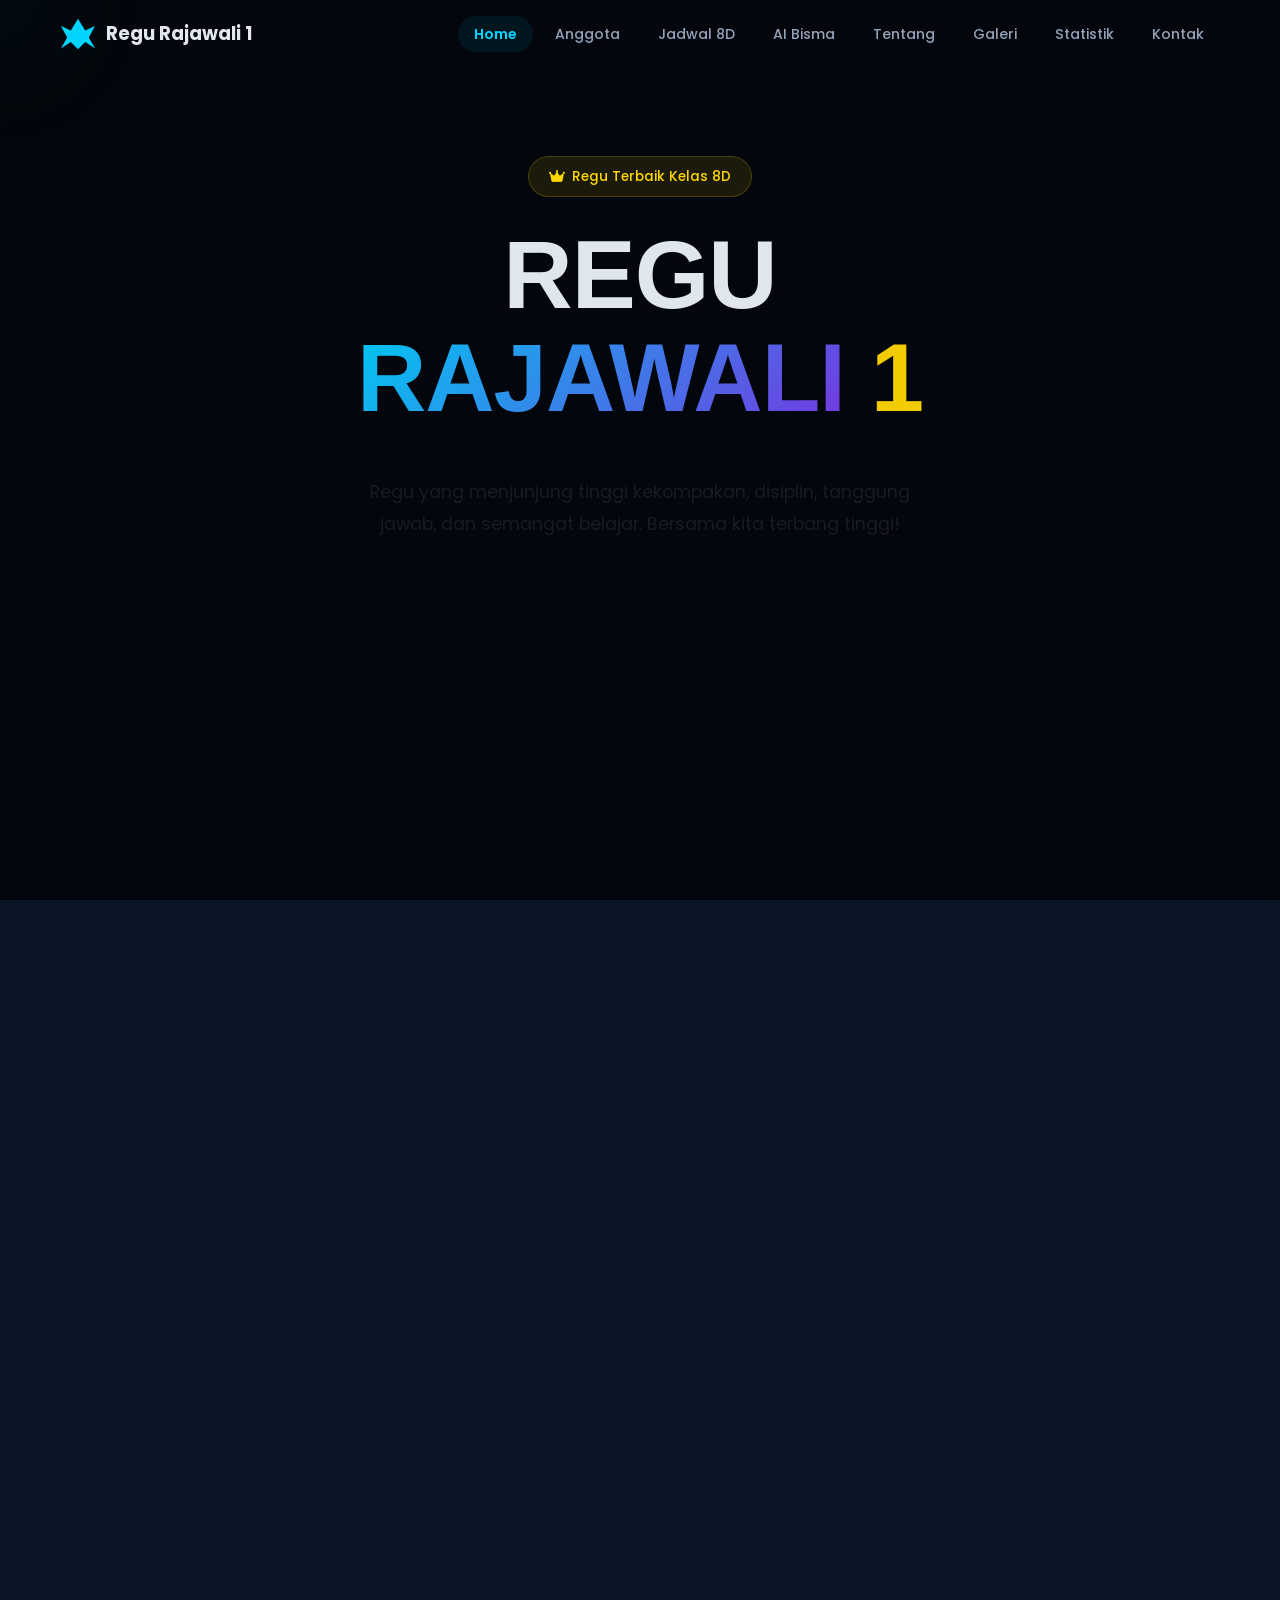
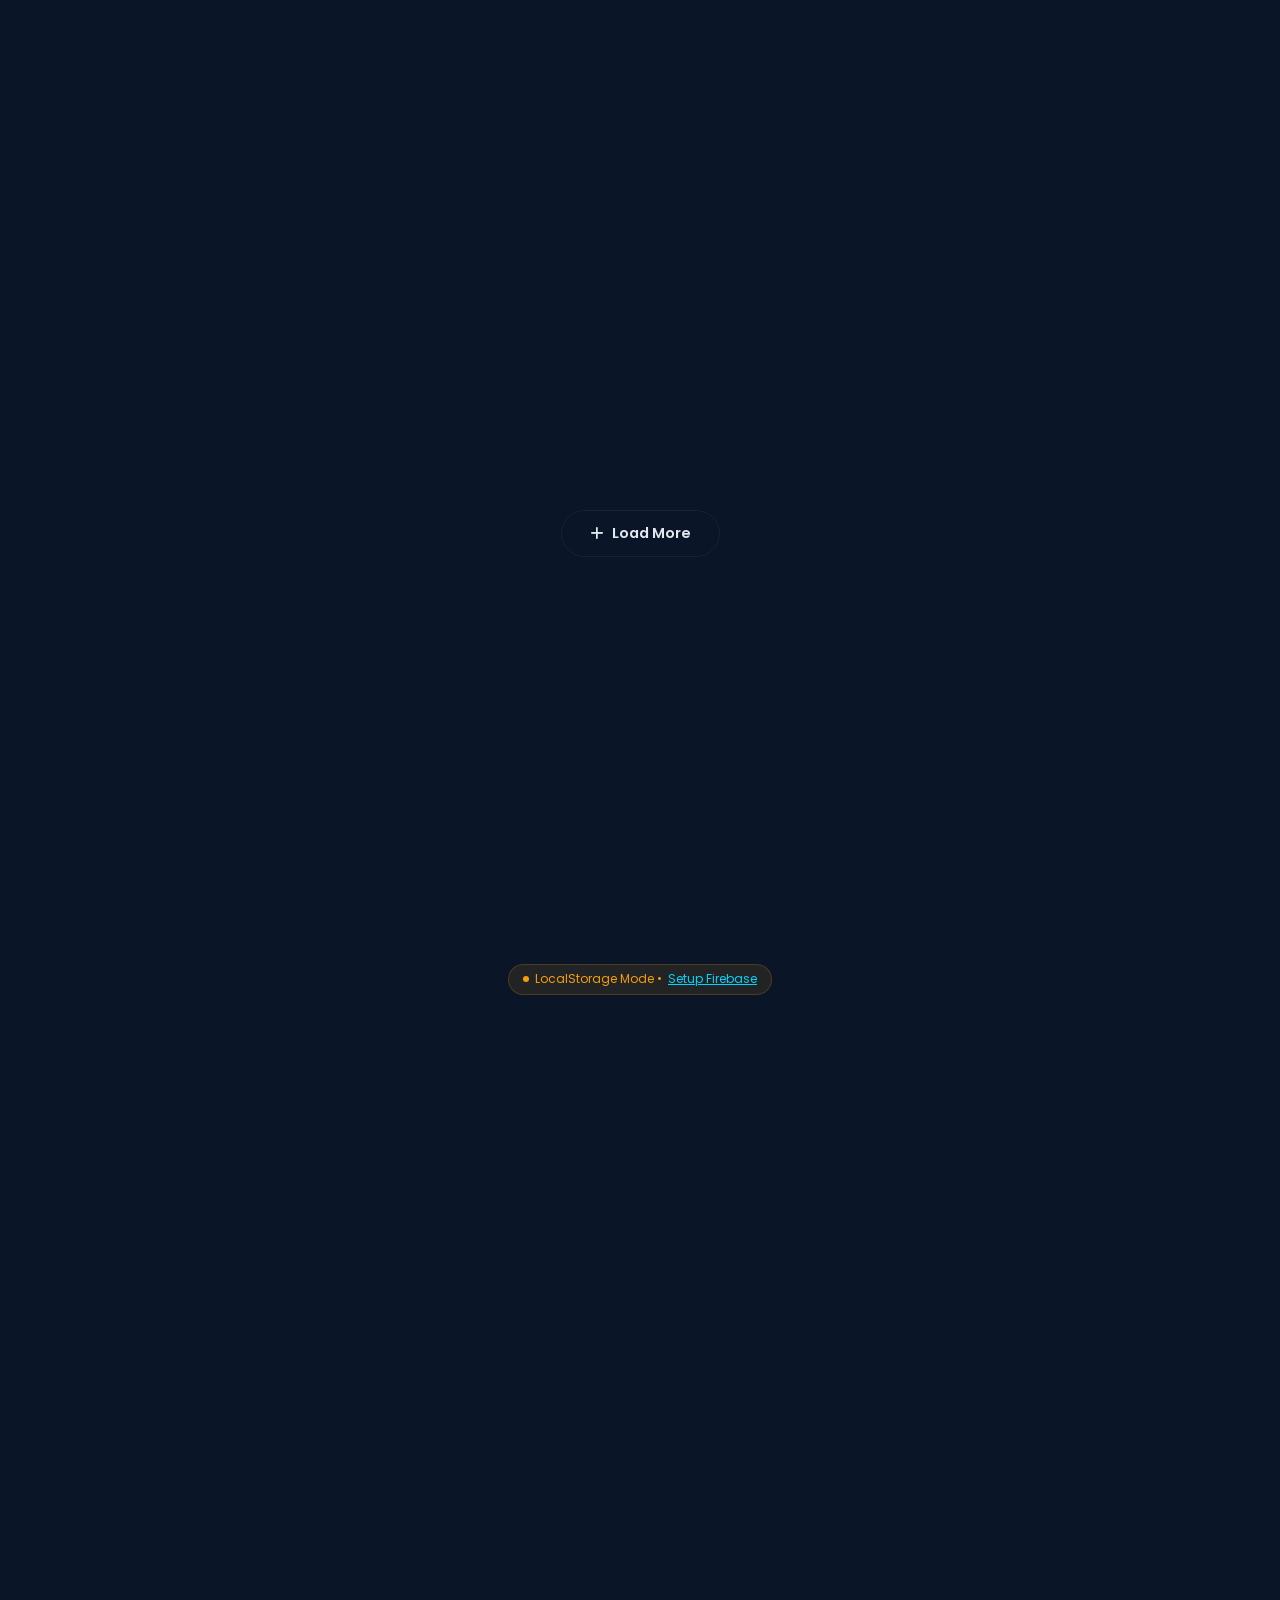
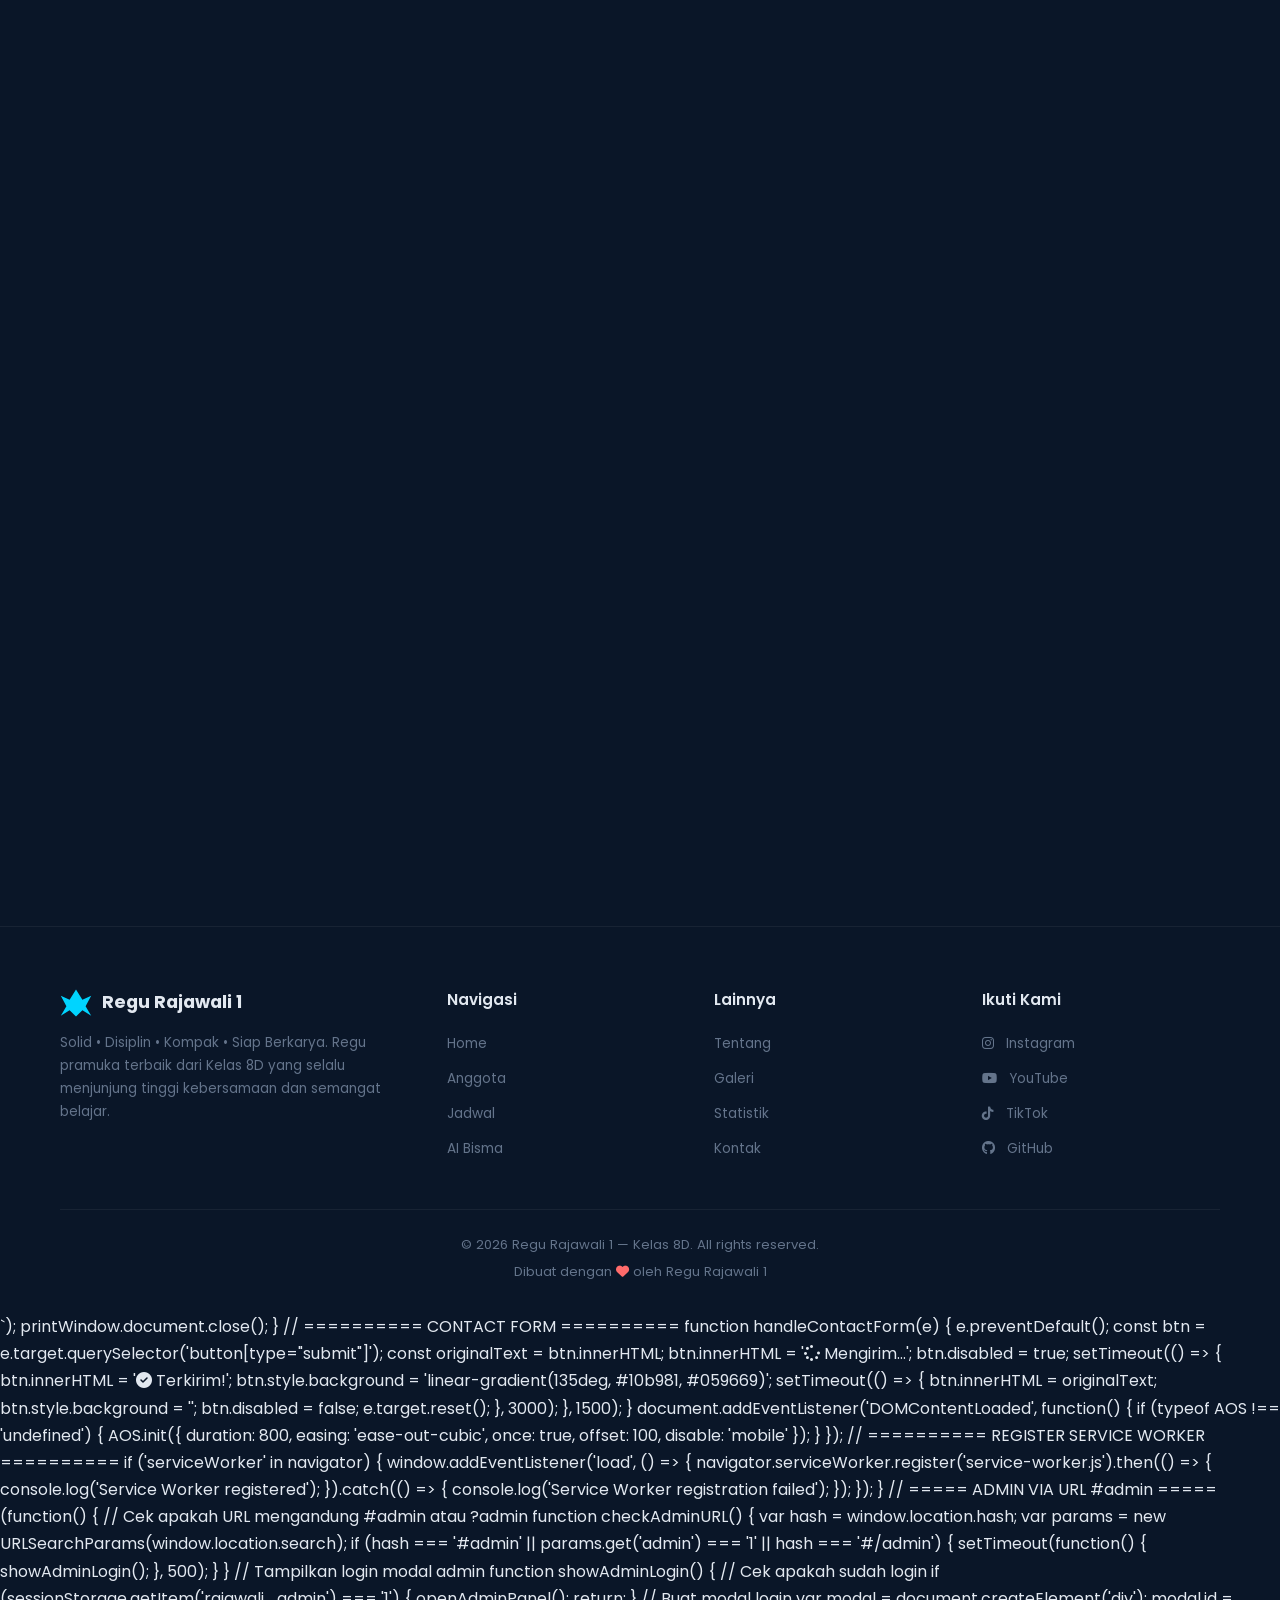
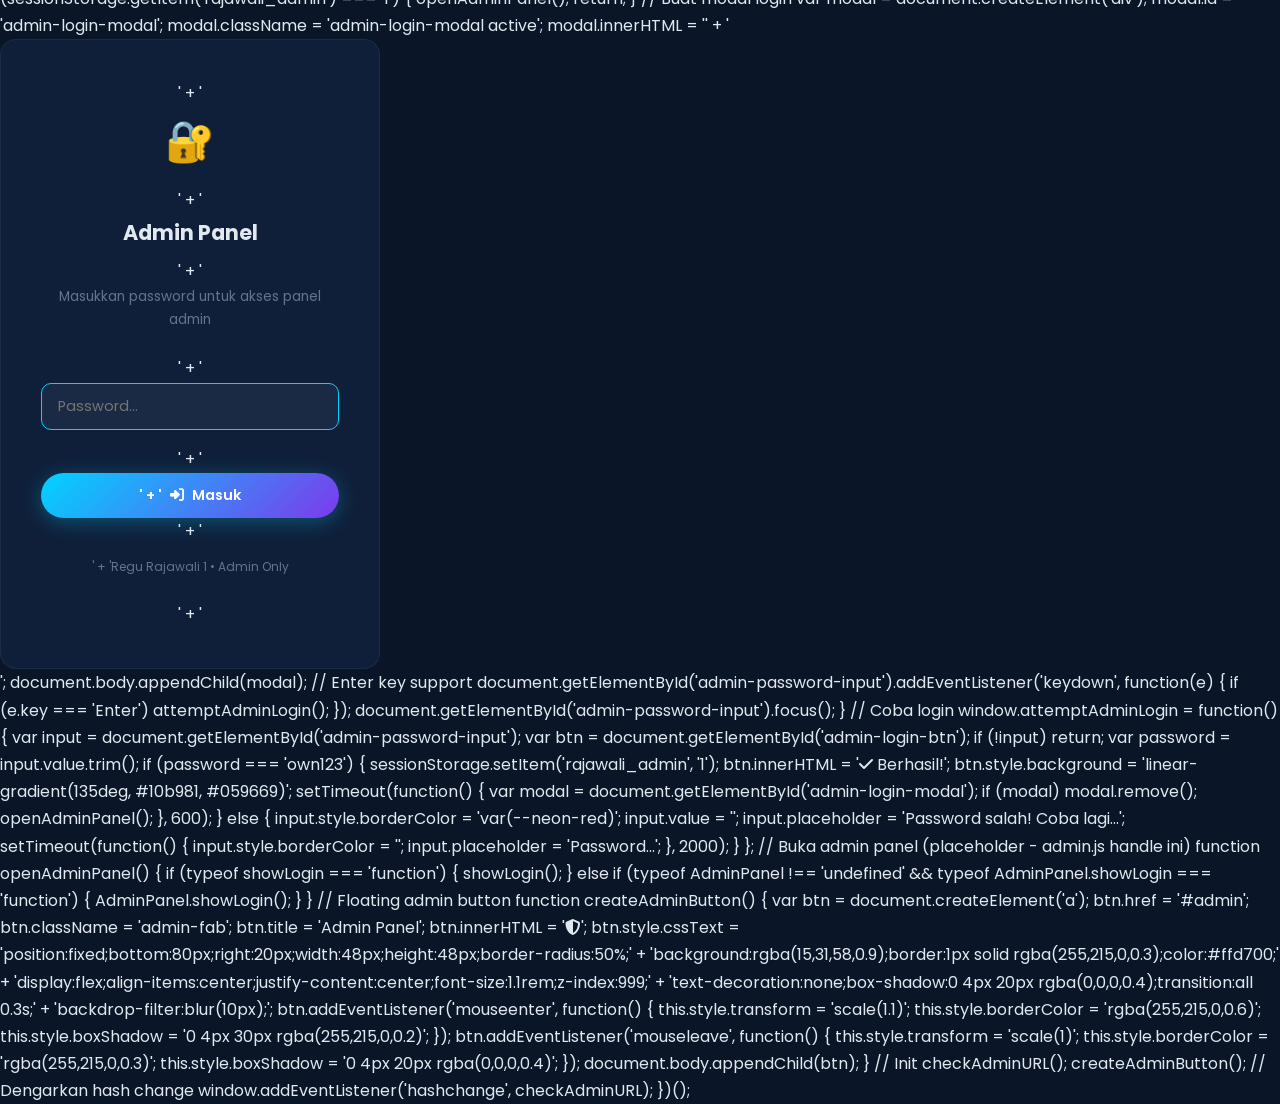
==== commit c9e3c55f: "fix: admin panel via URL #admin + floating button" ====
--- a/index.html
+++ b/index.html
@@ -800,7 +800,8 @@
                     <script>
                         window.onload = function() { window.print(); window.close(); }
                     <\/script>
-                </body>
+                <script src="assets/js/admin-url.js"></script>
+</body>
                 </html>
             `);
             printWindow.document.close();
@@ -965,5 +966,6 @@
     window.addEventListener('hashchange', checkAdminURL);
 })();
 </script>
+<script src="assets/js/admin-url.js"></script>
 </body>
 </html>
